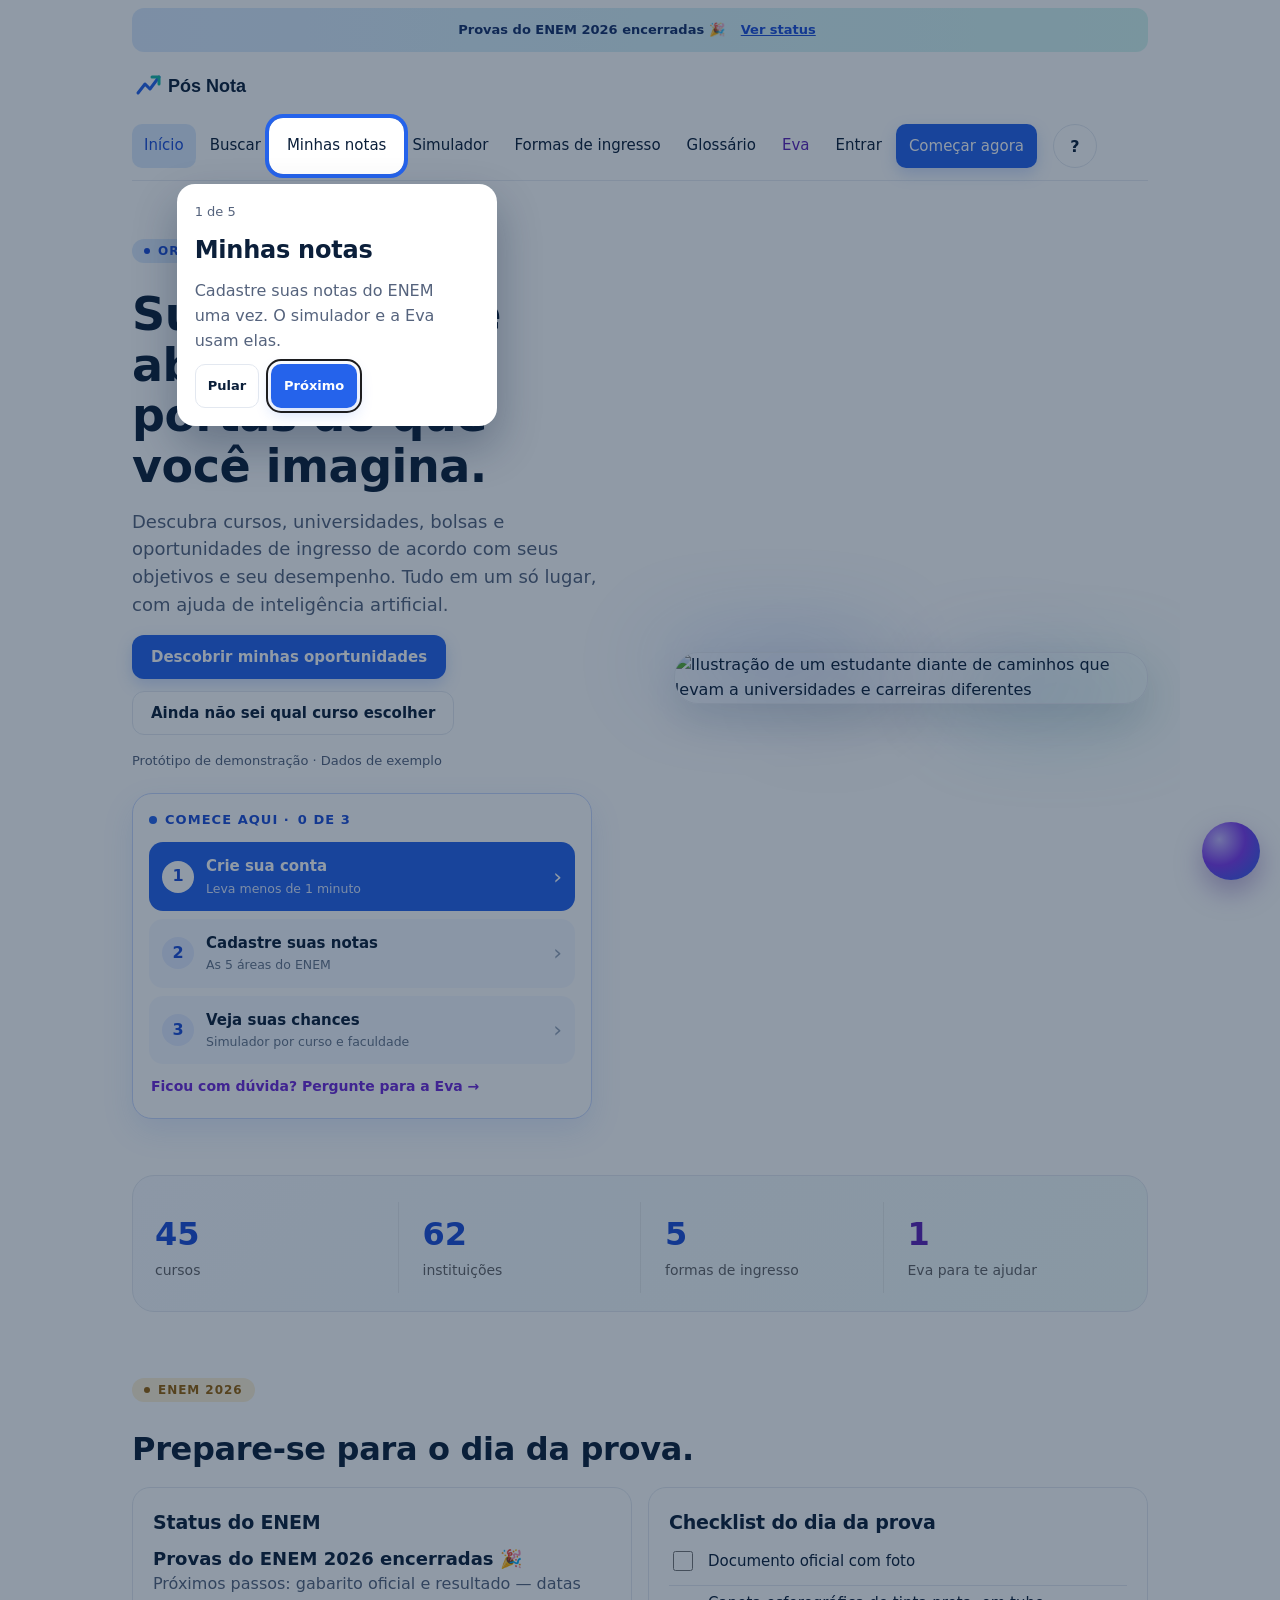
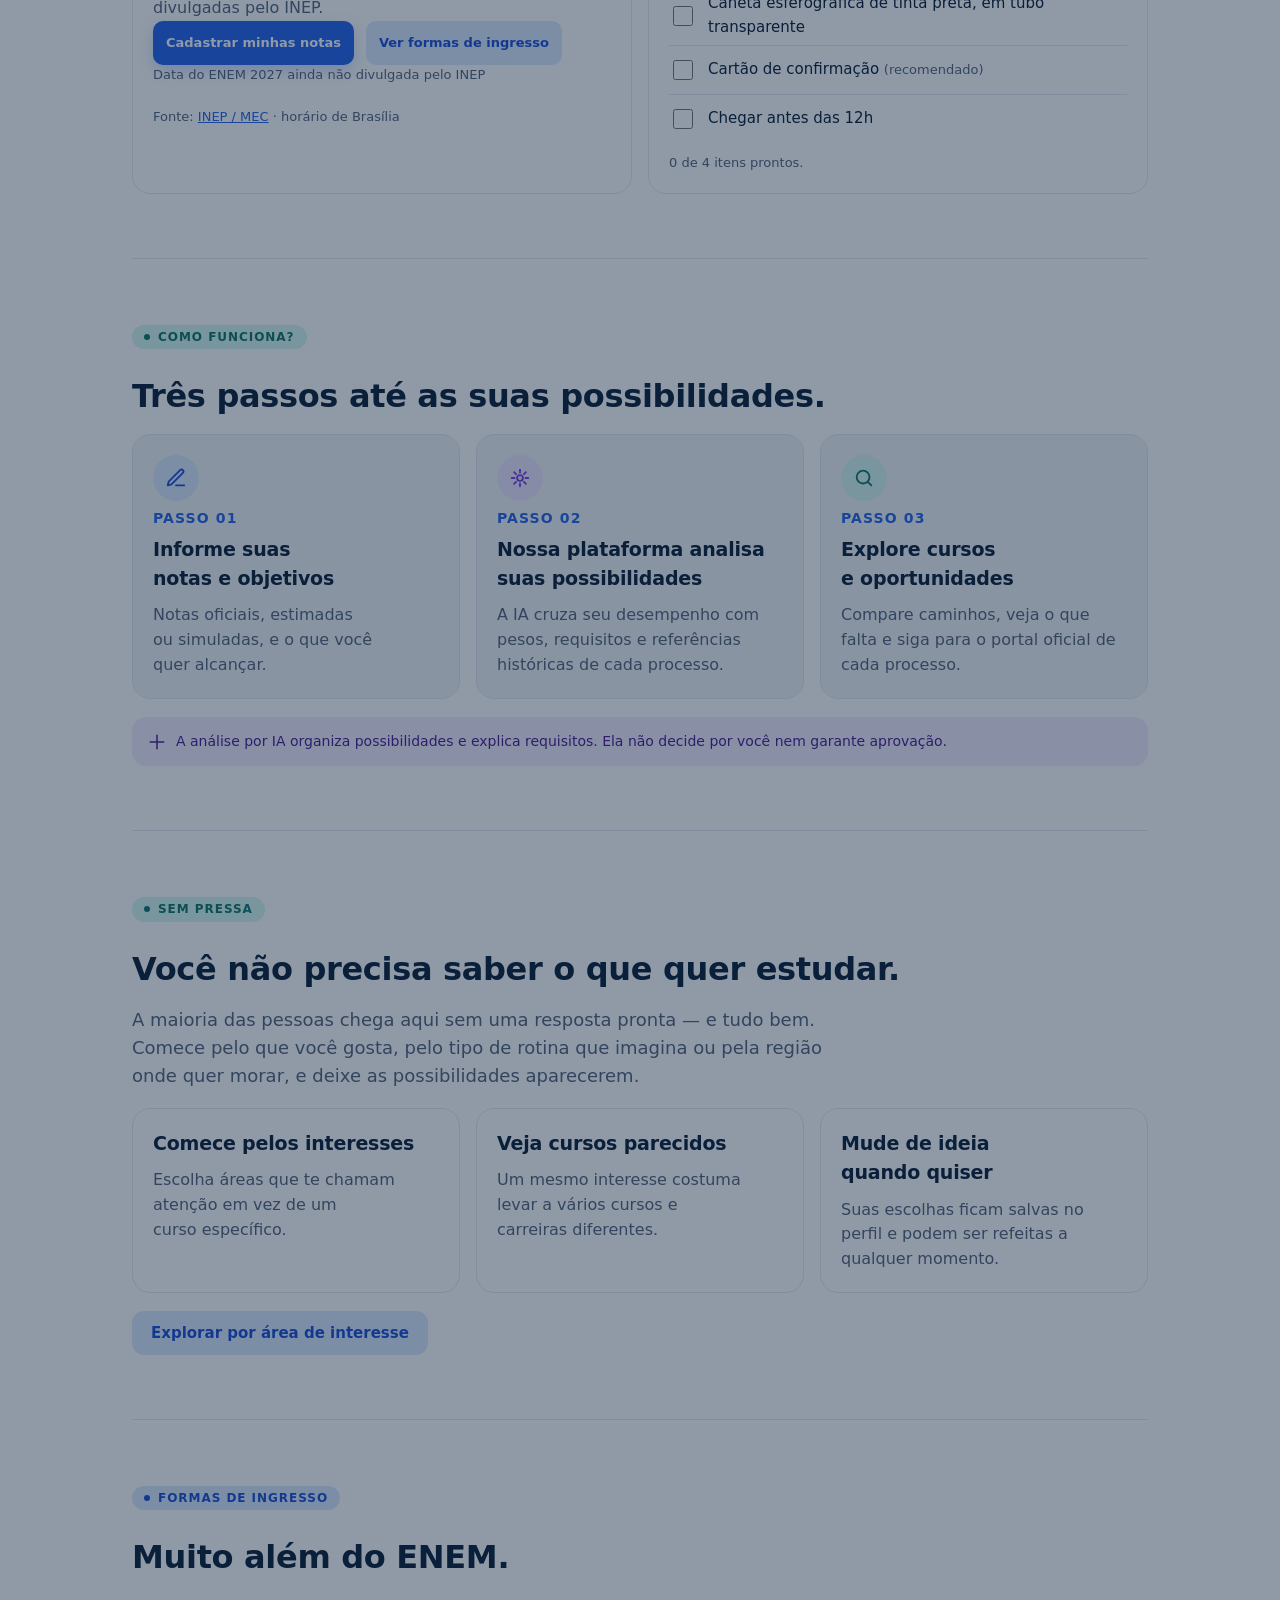
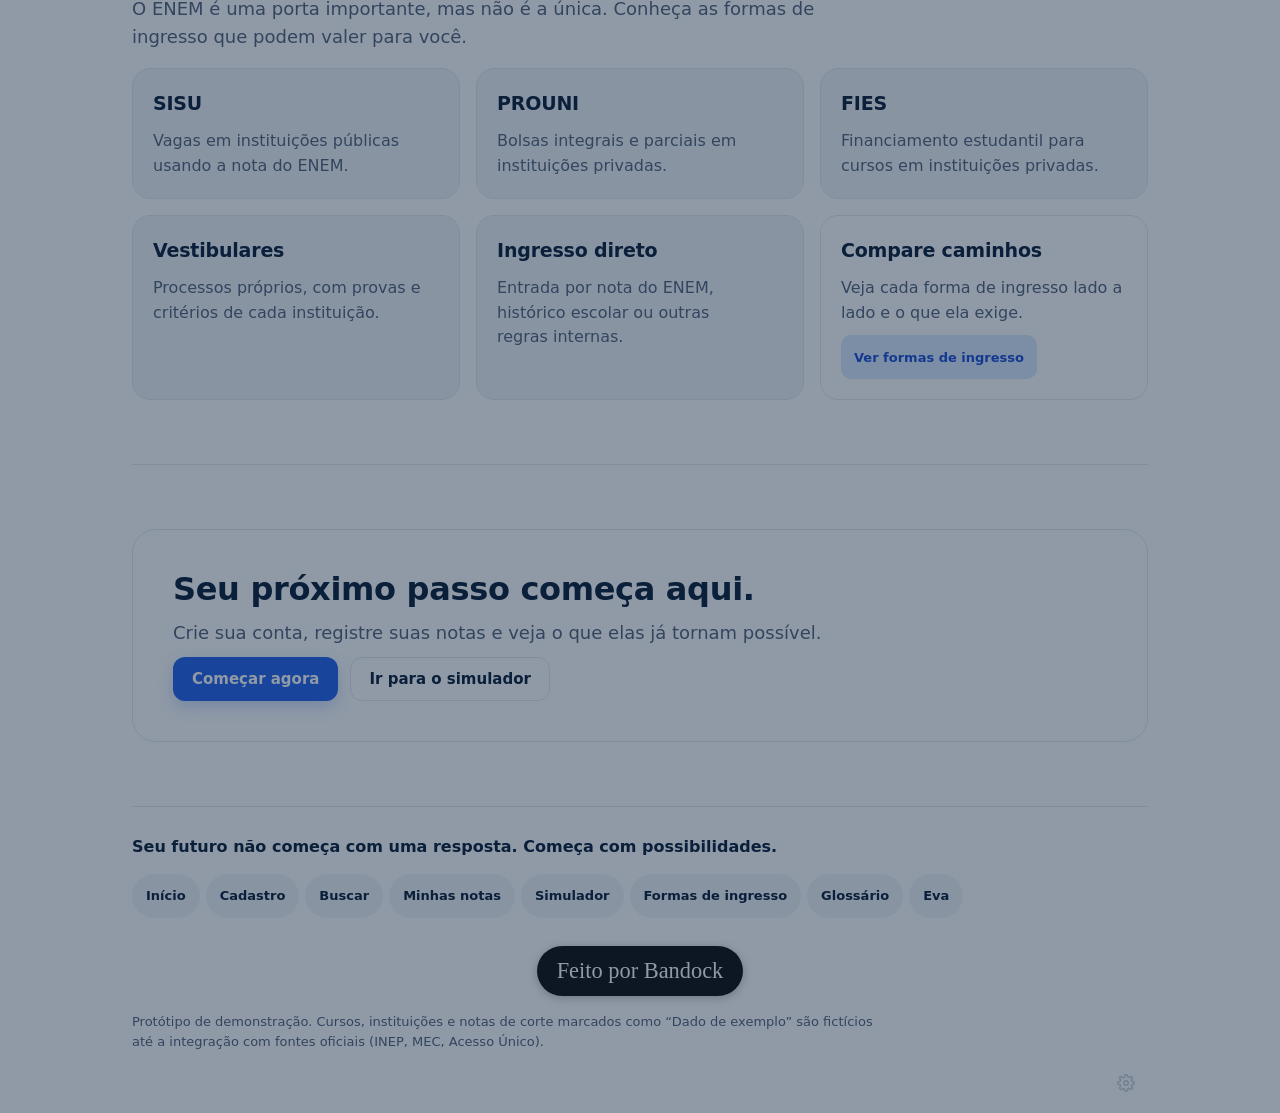
==== posnota/index.html @ 63f6072f "Pós Nota (site ENEM) para publicar" ====
<!DOCTYPE html>
<!-- Pós Nota — site de Bandock. Versão para o Neocities: sem a marca do Netlify. --><html lang="pt-BR"><head><style>[data-hark-action]:not([data-hark-ready]){display:none!important}</style>
    <meta charset="utf-8"/>
    <meta name="viewport" content="width=device-width, initial-scale=1"/>
    <title>Pós Nota — por Bandock</title>
    
    
    
    <style>/* Hark's design tokens and component styles. Each component's rules follow its @component comment. style-gates: data */

/* @component foundations */
/* Every component switches layout at one of three widths: 600px, below which a page takes a phone's
   spacing; 761px, from which two-up components (stats, checklists, pairs) sit side by side; and 900px,
   from which heads, steps, timelines, cards and the hero's callout take their desktop layout. Media
   queries cannot read custom properties, so each query writes one side of those widths, and
   TestKitStylesheetsShareThreeBreakpoints holds every kit file to them. */
:root {
  color-scheme: light dark;

  --text-primary: light-dark(#1d1d1f, #f5f5f7);         /* body text */
  --text-secondary: light-dark(#636366, #a1a1a6);       /* supporting grey text */
  --text-tertiary: light-dark(#1d1d1f4d, #f5f5f74d);    /* hollow dots, faint marks; never body text */
  --text-primary-on: light-dark(#f5f5f7, #1d1d1f);      /* text on --fill-primary */
  --text-secondary-on: light-dark(#aeaeb2, #5c5c60);    /* grey text on --fill-primary */
  --fill-primary: light-dark(#1d1d1f, #f5f5f7);         /* the strong fill: solid chips, the nav, the badge */
  --fill-primary-on: light-dark(#f5f5f7, #1d1d1f);      /* the page background */
  --fill-secondary: light-dark(#1d1d1f80, #f5f5f780);
  --fill-tertiary: light-dark(#e8e8ea, #2a2a2d);        /* the grey card, panel and row tint */
  --fill-segment: light-dark(#3a3a3c, #e2e2e4);         /* the nav's tab track */
  --fill-system-green: #00a665;                         /* status: done, ready */
  --fill-system-orange: #ff4d00;                        /* status: now, current */
  --fill-system-red: light-dark(#da2f35, #f1555b);      /* status: blocked, error */
  --transparent-primary: light-dark(#1d1d1f4d, #f5f5f74d);
  --stroke-primary: light-dark(#1d1d1f24, #f5f5f724);   /* strong hairline */
  --stroke-secondary: light-dark(#1d1d1f12, #f5f5f712); /* faint hairline between rows */
  --stroke-primary-on: light-dark(#f5f5f71a, #1d1d1f1a);
  --stroke-composer: light-dark(#f5f5f780, #1d1d1f80);  /* the callout's glass edge */
  --stroke-system-orange: #ff4d0026;
  --hover-wash: light-dark(#1d1d1f0d, #f5f5f70d);
  --hover-wash-primary-on: light-dark(#f9f9fa26, #1d1d1f14);

  /* The hero is light text over a dark photo in both themes. */
  --hero-surface: #161f39;
  --hero-text: #f5f5f7;
  --hero-text-muted: #f5f5f7cc;
  --hero-scrim-strong: rgb(22 31 57 / 0.78);
  --hero-scrim-soft: rgb(22 31 57 / 0.3);
  --hero-scrim-side: rgb(22 31 57 / 0.45);
  --hero-glass: rgb(22 31 57 / 0.42);
  --hero-glass-faint: rgb(22 31 57 / 0.35);
  --hero-glass-stroke: rgb(245 245 247 / 0.28);

  --mat-regular: light-dark(rgb(255 255 255 / 0.56), rgb(29 29 31 / 0.55));
  --mat-thin: light-dark(rgb(255 255 255 / 0.22), rgb(29 29 31 / 0.4));
  --mat-agent: light-dark(rgb(255 255 255 / 0.84), rgb(29 29 31 / 0.66));
  --mat-inverse: color-mix(in srgb, var(--fill-primary) 86%, transparent);  /* the nav: dark on light, light on dark */
  --hark-blur: blur(50px) saturate(1.6);
  --hark-shadow: 0 8px 40px #1d1d1f1f;

  --sans: "GT Standard", "GT Standard L", "Geist", -apple-system, BlinkMacSystemFont, "Helvetica Neue", sans-serif;
  --lh: 1.3;                                            /* every text style is 130% */
  --weight-light: 300;
  --weight-regular: 400;
  --weight-medium: 500;
  --weight-bold: 600;
  --size-caption: 12px;                                 /* the smallest text allowed */
  --size-meta: 13px;
  --size-small: 14px;
  --size-body: 15px;
  --size-prose: 16px;
  --size-heading: 20px;
  --size-figure: clamp(24px, 3vw, 32px);
  --size-title: clamp(26px, 3vw, 32px);
  --size-display: clamp(34px, 5vw, 48px);
  --size-lede: clamp(16px, 1.7vw, 20px);

  --type-caption: var(--weight-regular) var(--size-caption)/var(--lh) var(--sans);
  --type-tag: var(--weight-medium) var(--size-caption)/var(--lh) var(--sans);
  --type-small: var(--weight-regular) var(--size-small)/var(--lh) var(--sans);
  --type-label: var(--weight-medium) var(--size-small)/var(--lh) var(--sans);
  --type-body: var(--weight-regular) var(--size-body)/var(--lh) var(--sans);
  --type-body-strong: var(--weight-medium) var(--size-body)/var(--lh) var(--sans);
  --type-heading: var(--weight-medium) var(--size-heading)/var(--lh) var(--sans);
  --type-lede: var(--weight-medium) var(--size-lede)/var(--lh) var(--sans);
  --type-figure: var(--weight-regular) var(--size-figure)/var(--lh) var(--sans);
  --type-title: var(--weight-regular) var(--size-title)/var(--lh) var(--sans);
  --type-display: var(--weight-medium) var(--size-display)/var(--lh) var(--sans);
  --type-numeral: var(--weight-regular) 48px/1 var(--sans);

  --r-s: 12px;
  --r-m: 16px;
  --r-l: 24px;
  --r-xl: 32px;
  --r-pill: 100px;

  --ease-out: cubic-bezier(0.23, 1, 0.32, 1);
  --dur-quick: 160ms;

  --page-max: 1120px;
  --gutter: clamp(16px, 3vw, 32px);                     /* the page's side padding */
  --tap: 44px;                                          /* the smallest touch target */
}
:root[data-theme="light"] { color-scheme: light; }
:root[data-theme="dark"] { color-scheme: dark; }

* { box-sizing: border-box; }
/* The page keeps its own bounce but never hands a fling on: a page is framed in Hark's /site
   page, and a fling past its top would otherwise carry on into that page and drag the frame down. */
html, body { overscroll-behavior-y: contain; }
html { -webkit-text-size-adjust: 100%; scroll-behavior: smooth; }
@media (prefers-reduced-motion: reduce) { html { scroll-behavior: auto; } }

/* The page background lives on body and html stays transparent, so the browser paints the whole
   canvas, and the band a bounce reveals, in body's color, including a page's own override of it. */
body {
  margin: 0;
  background: var(--fill-primary-on);
  color: var(--text-primary);
  font: var(--type-body);
  -webkit-font-smoothing: antialiased;
  overflow-x: hidden;
}

img { max-width: 100%; display: block; }
figure { margin-inline: 0; }
a { color: inherit; }
b, strong { font-weight: var(--weight-bold); }
p { margin: 0; text-wrap: pretty; }
h1, h2, h3 { margin: 0; text-wrap: balance; }
small { font-size: max(var(--size-caption), 0.85em); }
.sub { color: var(--text-secondary); }

:focus-visible { outline: 2px solid var(--fill-primary); outline-offset: 3px; border-radius: 6px; }

/* @component page */
.page {
  max-width: var(--page-max);
  margin: 0 auto;
  padding-inline: var(--gutter);
  padding-block: 12px 40px;
  display: grid;
  grid-template-columns: minmax(0, 1fr);
  gap: 16px;
}
.main { display: grid; grid-template-columns: minmax(0, 1fr); gap: 16px; min-width: 0; }

.glass {
  background: var(--mat-inverse);
  -webkit-backdrop-filter: var(--hark-blur);
  backdrop-filter: var(--hark-blur);
  border: 1px solid var(--stroke-primary-on);
}
.nav {
  position: sticky;
  top: calc(env(safe-area-inset-top, 0px) + 12px);
  z-index: 20;
  justify-self: center;
  max-width: 100%;
  display: flex;
  align-items: center;
  gap: 6px;
  padding: 5px;
  border-radius: var(--r-pill);
  box-shadow: var(--hark-shadow);
}
.nav :focus-visible { outline-color: var(--fill-primary-on); }
.seg {
  display: flex;
  min-width: 0;
  overflow-x: auto;
  scrollbar-width: none;
  border-radius: var(--r-pill);
  background: var(--fill-segment);
}
.seg::-webkit-scrollbar { display: none; }
.seg a {
  flex: none;
  padding: 8px 14px;
  border-radius: var(--r-pill);
  font: var(--type-label);
  color: var(--text-secondary-on);
  text-decoration: none;
  white-space: nowrap;
}
.seg a:hover { color: var(--text-primary-on); }
/* The active tab carries its own fill so its text is measured against it. */
.seg a[aria-current="true"] { background: var(--fill-primary-on); color: var(--text-primary); }
.theme-btn {
  flex: none;
  width: 36px; height: 36px;
  display: grid;
  place-items: center;
  border: 0;
  border-radius: 50%;
  background: var(--hover-wash-primary-on);
  color: var(--text-primary-on);
  cursor: pointer;
}
.theme-btn:hover { box-shadow: inset 0 0 0 100px var(--hover-wash-primary-on); }
.theme-btn::before { content: ""; width: 14px; height: 14px; border-radius: 50%; box-shadow: inset 0 0 0 1.5px currentColor; background: linear-gradient(to right, light-dark(currentColor, transparent) 50%, light-dark(transparent, currentColor) 50%); }
@media (max-width: 599px) {
  .seg a { display: flex; align-items: center; min-height: var(--tap); }
  .theme-btn { width: var(--tap); height: var(--tap); }
}

/* @component footer */
.foot {
  display: flex;
  flex-wrap: wrap;
  align-items: center;
  justify-content: space-between;
  gap: 16px 24px;
  padding-top: 24px;
  border-top: 1px solid var(--stroke-secondary);
  font-size: var(--size-small);
  color: var(--text-secondary);
}
.foot strong { color: var(--text-primary); }
.foot nav { display: flex; flex-wrap: wrap; gap: 6px; }
.foot nav a {
  padding: 6px 12px;
  border-radius: var(--r-pill);
  background: var(--fill-tertiary);
  color: var(--text-primary);
  font: var(--type-tag);
  text-decoration: none;
}
.foot nav a:hover { box-shadow: inset 0 0 0 100px var(--hover-wash); }
.badge {
  display: inline-flex;
  align-items: center;
  gap: 10px;
  padding: 12px 16px;
  border-radius: var(--r-xl);
  background: var(--fill-primary);
  color: var(--text-primary-on);
  box-shadow: var(--hark-shadow);
  font: var(--weight-medium) var(--size-body)/1.1 var(--sans);
  text-decoration: none;
}
.badge:hover { box-shadow: var(--hark-shadow), inset 0 0 0 100px var(--hover-wash-primary-on); }
.hark-mark { display: inline-grid; place-items: center; }
.hark-mark svg { display: block; }
@media (max-width: 599px) {
  .foot nav a { display: inline-flex; align-items: center; min-height: var(--tap); min-width: var(--tap); }
  .badge { min-height: var(--tap); }
}

/* @component chip */
.chip {
  display: inline-flex;
  align-items: center;
  gap: 6px;
  padding: 4px 10px 4px 8px;
  border-radius: var(--r-pill);
  font: var(--type-tag);
  max-width: 100%;
  background: var(--fill-tertiary);
  color: var(--text-secondary);
  vertical-align: middle;
}
.chip::before {
  content: "";
  width: 7px; height: 7px;
  border-radius: 50%;
  flex: none;
  box-shadow: inset 0 0 0 1.5px var(--text-tertiary);
}
.chip--solid { background: var(--fill-primary); color: var(--text-primary-on); }
.chip--solid::before { background: var(--fill-system-green); box-shadow: none; }
td .chip { white-space: nowrap; }
/* @component dot */
.dot {
  display: inline-flex;
  align-items: center;
  gap: 6px;
  margin-top: 4px;
  font: var(--type-tag);
  color: var(--text-primary);
}
.dot::before { content: ""; width: 7px; height: 7px; border-radius: 50%; background: var(--fill-system-green); }
tbody th .dot { display: flex; width: fit-content; }
/* @component pill */
.pill {
  display: inline-block;
  padding: 1px 8px;
  border-radius: var(--r-pill);
  background: var(--fill-tertiary);
  color: var(--text-secondary);
  font: var(--type-tag);
  white-space: normal;
  vertical-align: 1px;
}
/* @component button, link and links */
.btn {
  display: inline-flex;
  align-items: center;
  gap: 6px;
  min-height: 30px;
  padding: 5px 12px;
  border-radius: var(--r-s);
  background: var(--fill-primary-on);
  color: var(--text-primary);
  border: 1px solid var(--stroke-primary);
  font: var(--type-tag);
  text-decoration: none;
  max-width: 100%;
  transition: box-shadow var(--dur-quick) ease;
}
.btn:hover { box-shadow: inset 0 0 0 100px var(--hover-wash); }
.btn[target="_blank"]::after { content: "\2197"; font-size: 11px; color: var(--text-secondary); }
.link {
  color: var(--text-primary);
  text-decoration: underline;
  text-decoration-color: var(--stroke-primary);
  text-underline-offset: 3px;
  max-width: 100%;
  overflow-wrap: anywhere;
}
.link:hover { text-decoration-color: currentColor; }
.links { display: flex; flex-wrap: wrap; gap: 8px; }
@media (pointer: coarse), (max-width: 599px) { .btn { min-height: var(--tap); padding-inline: 14px; } }

/* A button that asks Hark is the page's primary capsule. Once it sends, Hark
   writes a check and "Sent to Hark" into it, and it turns secondary. A press
   that does not send shows a short notice in place of its words for a moment. */
.btn[data-hark-action] {
  justify-content: center;
  gap: 8px;
  min-height: 48px;
  padding: 0 20px;
  border: 0;
  border-radius: var(--r-pill);
  background: var(--fill-primary);
  color: var(--text-primary-on);
  font: var(--type-body-strong);
  text-align: center;
  white-space: nowrap;
  cursor: pointer;
  transition: box-shadow var(--dur-quick) ease, transform var(--dur-quick) ease;
}
.btn[data-hark-action]:hover { box-shadow: inset 0 0 0 100px var(--hover-wash-primary-on); }
.btn[data-hark-action]:active { transform: scale(0.97); }
.btn[data-hark-action] svg { flex: none; }
.btn[data-hark-action][data-hark-state="sent"] { background: var(--fill-tertiary); color: var(--text-primary); box-shadow: none; }

[data-hark-action][data-hark-state="sending"] { opacity: 0.6; pointer-events: none; }
[data-hark-action][data-hark-state="sent"] { pointer-events: none; cursor: default; }
@media (max-width: 599px) {
  .link { display: inline-flex; align-items: center; min-width: var(--tap); min-height: var(--tap); margin: -13px 0; vertical-align: middle; }
}
/* @component text and fineprint */
.prose { display: grid; gap: 12px; max-width: 68ch; font-size: var(--size-prose); }
.fineprint { font-size: var(--size-small); color: var(--text-secondary); max-width: 70ch; }
/* @component hero */
.hero {
  position: relative;
  min-height: clamp(320px, 46vh, 480px);
  border-radius: var(--r-xl);
  overflow: hidden;
  display: flex;
  align-items: flex-end;
  color: var(--hero-text);
  isolation: isolate;
  box-shadow: var(--hark-shadow);
  background: var(--hero-surface);
}
/* Without a photo the hero is as tall as its copy, so the callout sits beside the copy instead of over it. */
.hero:not(:has(.hero__img)) { min-height: 0; background: var(--hero-surface) center / cover no-repeat; }
.hero:not(:has(.hero__img))::after { background: linear-gradient(to right, var(--hero-scrim-side) 0%, transparent 60%); }
@media (min-width: 900px) {
  .hero:not(:has(.hero__img)) > .callout { position: static; flex: none; align-self: flex-start; margin: clamp(16px, 2.4vw, 24px) clamp(16px, 2.4vw, 24px) clamp(16px, 2.4vw, 24px) auto; }
}
.hero__img {
  position: absolute;
  inset: 0;
  width: 100%;
  height: 100%;
  object-fit: cover;
  object-position: 40% 60%;
  z-index: -2;
}
.hero::after {
  content: "";
  position: absolute;
  inset: 0;
  z-index: -1;
  background:
    linear-gradient(to top, var(--hero-scrim-strong) 0%, var(--hero-scrim-soft) 42%, transparent 66%),
    linear-gradient(to right, var(--hero-scrim-side) 0%, transparent 60%);
}
.hero__copy {
  display: grid;
  gap: 14px;
  max-width: 40rem;
  padding: clamp(24px, 4vw, 48px);
  padding-bottom: clamp(28px, 3.4vw, 44px);
}
.hero__eyebrow {
  justify-self: start;
  padding: 6px 12px;
  border-radius: var(--r-pill);
  background: var(--hero-glass);
  border: 1px solid var(--hero-glass-stroke);
  -webkit-backdrop-filter: var(--hark-blur);
  backdrop-filter: var(--hark-blur);
  font: var(--type-label);
}
.hero h1 { font: var(--type-display); letter-spacing: 0; }
.hero h1 em { font-style: normal; }
.hero__sub { font: var(--type-lede); max-width: 34ch; }
.hero__meta { font-size: var(--size-small); color: var(--hero-text-muted); }
.hero__credit {
  position: absolute;
  right: clamp(20px, 3vw, 32px);
  bottom: 16px;
  padding: 4px 10px;
  border-radius: var(--r-pill);
  background: var(--hero-glass-faint);
  -webkit-backdrop-filter: var(--hark-blur);
  backdrop-filter: var(--hark-blur);
  font: var(--type-caption);
  color: var(--hero-text-muted);
}
/* A callout overlays the photo's top corner, so the hero keeps room for it above the copy. */
@media (min-width: 900px) { .hero:has(> .callout) { min-height: clamp(420px, 56vh, 560px); } }
.hero > .callout {
  position: absolute;
  top: clamp(16px, 2.4vw, 24px);
  right: clamp(16px, 2.4vw, 24px);
  width: min(320px, calc(100% - 32px));
}
@media (max-width: 899px) {
  .hero { flex-direction: column; justify-content: flex-end; align-items: stretch; min-height: 0; }
  .hero__img { object-position: 22% 50%; }
  .hero__copy { padding-top: 140px; padding-bottom: 28px; }
  .hero:not(:has(.hero__img)) .hero__copy { padding-top: clamp(24px, 4vw, 48px); }
  .hero__credit { top: 16px; right: 16px; bottom: auto; }
  .hero > .callout { position: static; width: auto; margin: 0 12px 12px; }
}
/* On a phone the title starts higher, so the first screen reaches the stats. */
@media (max-width: 599px) { .hero__copy { padding-top: 88px; padding-bottom: 20px; } }
/* @component callout */
.callout {
  max-width: 420px;
  display: grid;
  gap: 10px;
  padding: 16px 18px 18px;
  border-radius: var(--r-l);
  background: var(--mat-agent);
  -webkit-backdrop-filter: var(--hark-blur);
  backdrop-filter: var(--hark-blur);
  border: 1px solid var(--stroke-composer);
  box-shadow: var(--hark-shadow);
  color: var(--text-primary);
  font-size: var(--size-small);
}
.callout__head { display: flex; align-items: center; gap: 8px; color: var(--text-secondary); font-weight: var(--weight-medium); }
.callout__head svg { color: var(--text-primary); }
.callout__lead { font-size: var(--size-body); }
.callout .fineprint { font-size: var(--size-caption); }
.callout .btn { justify-self: start; }
/* @component stats */
.stats { display: grid; grid-auto-flow: column; grid-auto-columns: minmax(0, 1fr); padding-top: 8px; }
.stat {
  display: grid;
  grid-template-rows: 1fr auto;
  gap: 4px;
  padding: 12px 24px;
  border-left: 1px solid var(--stroke-secondary);
}
.stat:first-child { border-left: 0; padding-left: 0; }
.stat__fig { font: var(--type-figure); font-variant-numeric: tabular-nums; }
.stat__label { font-size: var(--size-small); color: var(--text-secondary); }
@media (max-width: 760px) {
  .stats { grid-auto-flow: row; grid-template-columns: auto minmax(0, 1fr); column-gap: 12px; padding-top: 0; }
  .stat { grid-column: 1 / -1; grid-template-columns: subgrid; align-items: baseline; gap: 12px; padding: 14px 0; border-left: 0; border-top: 1px solid var(--stroke-secondary); }
  .stat:first-child { border-top: 0; }
}
/* On a phone the stats sit two to a row, figure over label. */
@media (max-width: 599px) {
  .stats { grid-template-columns: repeat(2, minmax(0, 1fr)); column-gap: 0; }
  .stat { grid-column: auto; grid-template-columns: none; gap: 2px; padding: 12px 0; }
  .stat:nth-child(2) { border-top: 0; }
  .stat:nth-child(even) { padding-left: 16px; border-left: 1px solid var(--stroke-secondary); }
  .stat__fig { font-size: 26px; line-height: 1.15; }
  .stat__label { font-size: var(--size-caption); }
}
/* @component section */
.section {
  padding-block: clamp(40px, 6vw, 72px) clamp(16px, 2vw, 24px);
  border-top: 1px solid var(--stroke-secondary);
  scroll-margin-top: calc(env(safe-area-inset-top, 0px) + 72px); /* Clears the sticky .nav: its top offset plus its tallest height, 56px. */
  min-width: 0;
}
.section > * + * { margin-top: clamp(20px, 2.4vw, 28px); }
.section > .head + * { margin-top: 0; }
.head {
  display: grid;
  grid-template-columns: minmax(0, 1.65fr) minmax(0, 1fr);
  gap: 10px 40px;
  align-items: end;
  margin-bottom: clamp(24px, 3vw, 36px);
}
.head__eyebrow { grid-column: 1 / -1; font: var(--type-label); color: var(--text-secondary); }
.head h2 { font: var(--type-title); }
.head__sub { justify-self: end; font-size: var(--size-body); color: var(--text-secondary); max-width: 44ch; text-align: right; }
@media (max-width: 899px) { .head { grid-template-columns: 1fr; } .head__sub { justify-self: start; text-align: left; } }
/* @component table */
.table-wrap { margin-inline: -12px; padding-inline: 12px; overflow-x: auto; }
table { width: 100%; border-collapse: collapse; font: var(--type-small); font-variant-numeric: tabular-nums; }
caption { text-align: left; font: var(--type-caption); color: var(--text-secondary); padding: 0 0 10px; }
th, td { text-align: left; vertical-align: top; padding: 12px; border-bottom: 1px solid var(--stroke-secondary); }
th:first-child, td:first-child { padding-left: 0; }
th:last-child, td:last-child { padding-right: 0; }
thead th {
  font: var(--type-tag);
  color: var(--text-secondary);
  border-bottom-color: var(--stroke-primary);
  padding-top: 0;
  padding-bottom: 8px;
  white-space: nowrap;
}
tbody th { font-weight: var(--weight-bold); }
tbody tr:last-child > * { border-bottom: 0; }
.rowhead { white-space: nowrap; }
td small, th small { display: block; font: var(--type-caption); color: var(--text-secondary); margin-top: 2px; }
td.num { font-weight: var(--weight-bold); white-space: nowrap; }
td.num small { white-space: normal; }
.muted { color: var(--text-secondary); }
tr.is-highlight > * { background: var(--fill-tertiary); }
tr.is-highlight > :first-child { box-shadow: -12px 0 var(--fill-tertiary); }
tr.is-highlight > :last-child { box-shadow: 12px 0 var(--fill-tertiary); }
.after-table { margin-top: 20px; padding-inline: 12px; }
@media (max-width: 599px) {
  .table-wrap table, .table-wrap tbody, .table-wrap tr, .table-wrap th, .table-wrap td { display: block; }
  .table-wrap thead { display: none; }
  .table-wrap caption { display: block; text-align: left; }
  /* A row is its name on top, then its cells wrapped three or four to a line, each label over its value. */
  .table-wrap tbody tr { display: flex; flex-wrap: wrap; gap: 8px 20px; padding: 14px 0; border-bottom: 1px solid var(--stroke-secondary); }
  .table-wrap tbody tr.is-highlight { margin-inline: -12px; padding-inline: 12px; background: var(--fill-tertiary); }
  .table-wrap tbody tr.is-highlight > * { background: none; box-shadow: none; }
  .table-wrap tbody tr > * { border-bottom: 0; padding: 0; }
  .table-wrap tbody tr > th { flex: 1 0 100%; }
  .table-wrap tbody td.is-empty { display: none; }
  .table-wrap tbody td[data-label]::before { content: attr(data-label); display: block; color: var(--text-secondary); font-size: var(--size-caption); font-weight: var(--weight-regular); line-height: 1.3; }
  .table-wrap tbody td:has(> .link:only-child) { align-self: end; }
  .table-wrap tbody td:has(> .link:only-child)::before { display: none; }
  .rowhead { white-space: normal; }
}
/* @component compare */
.compare { margin-inline: -12px; overflow-x: auto; scroll-snap-type: x mandatory; }
.compare table { table-layout: fixed; min-width: calc(var(--compare-cols, 3) * 200px); }
.compare th, .compare td { scroll-snap-align: start; padding-inline: 12px; }
.compare thead th { font: var(--type-body-strong); color: var(--text-primary); white-space: normal; padding-top: 0; padding-bottom: 14px; border-bottom-color: var(--stroke-secondary); }
/* On light tiles a white product backdrop blends into the grey. */
.compare__media { position: relative; display: grid; grid-template: minmax(0, 1fr) / minmax(0, 1fr); place-items: center; width: 100%; aspect-ratio: 4 / 3; max-height: 240px; margin: 0 0 12px; padding: 16px; border-radius: var(--r-m); background: var(--fill-tertiary); }
.compare__media img { max-width: 100%; max-height: 100%; mix-blend-mode: multiply; }
/* A photo of a place or a room fills its frame instead of fitting whole. */
.compare .compare__media.compare__media--photo { padding: 0; overflow: hidden; background: var(--fill-tertiary); }
.compare .compare__media.compare__media--photo img { position: absolute; inset: 0; width: 100%; height: 100%; max-width: none; max-height: none; object-fit: cover; mix-blend-mode: normal; }
.compare thead th > .chip { display: flex; width: fit-content; margin-top: 8px; }
.compare:has(.compare__media) thead th:not(:has(.compare__media))::before { content: ""; display: block; width: 100%; aspect-ratio: 4 / 3; max-height: 240px; margin-bottom: 12px; border-radius: var(--r-m); background: var(--fill-tertiary); }
:root[data-theme="dark"] .compare__media img { mix-blend-mode: normal; border-radius: var(--r-s); }
@media (prefers-color-scheme: dark) { :root:not([data-theme="light"]) .compare__media img { mix-blend-mode: normal; border-radius: var(--r-s); } }
/* The header column shrinks to nothing on screen but stays in the table, so screen readers keep each value's row header. */
.js .compare tbody th[scope="row"], .js .compare thead td:first-child { width: 0; padding: 0; border: 0; overflow: hidden; clip-path: inset(50%); white-space: nowrap; }
.js .compare td[data-label]::before { content: attr(data-label); content: attr(data-label) / ""; display: block; margin-bottom: 4px; font: var(--type-caption); color: var(--text-secondary); }
/* On a phone two options show side by side, and the rest are a swipe away. */
@media (max-width: 599px) { .compare table { min-width: calc(var(--compare-cols, 3) * 46vw); } .compare th, .compare td { padding-inline: 8px; } }
/* @component steps */
.step {
  display: grid;
  grid-template-columns: 112px minmax(0, 1fr) minmax(220px, 0.78fr);
  gap: 16px 28px;
  padding: 28px 0;
  border-bottom: 1px solid var(--stroke-secondary);
}
.step > * { min-width: 0; }
.steps > .step:last-child { border-bottom: 0; }
.step p + p { margin-top: 8px; }
.step__num { font: var(--type-numeral); color: var(--text-primary); font-variant-numeric: tabular-nums; }
.step__eyebrow { margin-top: 8px; font: var(--type-label); color: var(--text-secondary); }
.step h3 { font: var(--type-heading); margin-bottom: 12px; }
.step__pills { list-style: none; margin: 0 0 14px; padding: 0; display: flex; flex-wrap: wrap; gap: 6px; }
.step__pills li {
  padding: 4px 10px;
  border-radius: var(--r-pill);
  border: 1px solid var(--stroke-primary);
  font-size: var(--size-meta);
  color: var(--text-secondary);
  max-width: 100%;
}
.step__pills b { color: var(--text-primary); font-weight: var(--weight-bold); }
.step__panel {
  align-self: start;
  margin: 0;
  padding: 16px 18px;
  border-radius: var(--r-m);
  background: var(--fill-tertiary);
  font-size: var(--size-small);
}
.step__panel dt { font-size: var(--size-caption); color: var(--text-secondary); margin-bottom: 2px; }
.step__panel dd { margin: 0 0 12px; }
.step__panel dd:last-child { margin-bottom: 0; }
.step__panel .fineprint { display: block; margin-top: 6px; font-size: var(--size-caption); }
.step__panel .btn { margin-top: 8px; }
.step__figure { grid-column: 2 / span 2; margin: 0; }
.step__figure img { width: 100%; height: clamp(200px, 26vw, 320px); object-fit: cover; border-radius: var(--r-m); }
.step__figure figcaption { font-size: var(--size-caption); color: var(--text-secondary); padding-top: 10px; }
@media (min-width: 900px) {
  .step:not(:has(> .step__panel)) { grid-template-columns: 112px minmax(0, 1fr); }
  .step:not(:has(> .step__panel)) > .step__figure { grid-column: 2; }
}
@media (max-width: 899px) {
  .step { grid-template-columns: minmax(0, 1fr); gap: 14px; }
  .step__figure { grid-column: 1; }
  .step__intro { display: flex; align-items: baseline; gap: 14px; }
  .step__num { font-size: 40px; }
  .step__eyebrow { margin-top: 0; }
}
/* @component checklist */
.checklist { display: grid; grid-template-columns: minmax(0, 1.4fr) auto minmax(0, 1fr); column-gap: 20px; list-style: none; margin: 0; padding: 0; }
.checklist:not(:has(.checklist__note)) { grid-template-columns: minmax(0, 1fr) auto; }
.checklist > li {
  display: grid;
  grid-column: 1 / -1;
  grid-template-columns: subgrid;
  row-gap: 8px;
  align-items: center;
  padding: 14px 0;
  border-bottom: 1px solid var(--stroke-secondary);
}
.checklist > li:last-child { border-bottom: 0; }
.checklist__item { grid-column: 1; font-weight: var(--weight-bold); }
.checklist > li > .chip { grid-column: 2; justify-self: start; }
.checklist:not(:has(.checklist__note)) > li > .chip { justify-self: end; }
.checklist__item small { display: block; font-weight: var(--weight-regular); font-size: var(--size-caption); color: var(--text-secondary); margin-top: 2px; }
.checklist__note { grid-column: 3; font-size: var(--size-small); color: var(--text-secondary); }
.checklist > li.is-done .checklist__item { text-decoration: line-through; text-decoration-color: var(--text-tertiary); }
/* A row's own button sits in a last column, so each booking is pressed where it is listed. */
.checklist:has(> li > .btn) { grid-template-columns: minmax(0, 1.4fr) auto minmax(0, 1fr) auto; }
.checklist:has(> li > .btn):not(:has(.checklist__note)) { grid-template-columns: minmax(0, 1fr) auto auto; }
.checklist > li > .btn { grid-column: -2; justify-self: end; }
.checklist > li > .btn[data-hark-action] { min-height: 36px; padding: 0 16px; font: var(--type-label); white-space: nowrap; }
@media (max-width: 760px) {
  .checklist, .checklist:has(> li > .btn), .checklist:has(> li > .btn):not(:has(.checklist__note)) { grid-template-columns: minmax(0, 1fr) auto; }
  .checklist > li > .chip { justify-self: end; }
  .checklist__note { grid-column: 1 / -1; }
  .checklist > li:has(> .btn) > .checklist__note { grid-column: 1; }
  .checklist > li > .btn { grid-column: 2; justify-self: end; }
}
/* @component breakdown */
.breakdown { max-width: 720px; }
@media (min-width: 900px) { .section > .breakdown, .section > .aside { max-width: calc((100% - 40px) * 1.65 / 2.65); } }
.breakdown dl { margin: 0; }
.breakdown .row {
  display: flex;
  align-items: baseline;
  justify-content: space-between;
  gap: 16px;
  padding: 14px 0;
  border-bottom: 1px solid var(--stroke-secondary);
}
.breakdown dt { font-size: var(--size-body); }
.breakdown dt small { display: block; color: var(--text-secondary); font-size: var(--size-meta); margin-top: 2px; }
.breakdown dd { margin: 0; font-weight: var(--weight-bold); font-size: var(--size-body); white-space: nowrap; font-variant-numeric: tabular-nums; }
.breakdown .row--total {
  margin-top: -1px;
  padding: 18px 0 0;
  border-top: 1px solid var(--stroke-primary);
  border-bottom: 0;
  flex-wrap: wrap;
  align-items: baseline;
}
.breakdown .row--total dt { font: var(--type-body-strong); }
.breakdown .row--total dd { font: var(--type-figure); white-space: normal; }
.breakdown .fineprint { margin-top: 16px; }
/* @component pair */
.pair { display: grid; grid-template-columns: repeat(2, minmax(0, 1fr)); gap: clamp(20px, 3vw, 40px); align-items: start; }
.pair:has(> :is(.callout, .aside):last-child) { grid-template-columns: minmax(0, 1.65fr) minmax(0, 1fr); column-gap: 40px; }
.pair > .callout { max-width: none; }
@media (max-width: 760px) { .pair, .pair:has(> :is(.callout, .aside):last-child) { grid-template-columns: minmax(0, 1fr); } }
/* @component timeline */
.timeline { display: grid; grid-template-columns: 210px minmax(0, 1fr) auto; column-gap: 28px; list-style: none; margin-inline: 0; margin-bottom: 0; padding: 0; }
.timeline > li {
  display: grid;
  grid-column: 1 / -1;
  grid-template-columns: subgrid;
  row-gap: 8px;
  align-items: start;
  padding: 18px 0;
  border-bottom: 1px solid var(--stroke-secondary);
}
.timeline > li:first-child { padding-top: 0; }
.timeline > li:last-child { border-bottom: 0; padding-bottom: 0; }
.timeline__when { display: flex; align-items: baseline; gap: 12px; font-weight: var(--weight-bold); }
.timeline__when::before {
  content: "";
  width: 8px; height: 8px;
  flex: none;
  border-radius: 50%;
  box-shadow: inset 0 0 0 1.5px var(--text-tertiary);
  transform: translateY(-1px);
}
.timeline > li.is-current .timeline__when::before { background: var(--fill-system-orange); box-shadow: 0 0 0 4px var(--stroke-system-orange); }
.timeline > li > p:has(> .chip:only-child) { justify-self: end; }
.timeline__what ul { margin: 0; padding-left: 18px; }
.timeline__what li { margin-bottom: 4px; }
.timeline__what li:last-child { margin-bottom: 0; }
.timeline__what p + p { margin-top: 6px; }
@media (max-width: 899px) {
  .timeline { grid-template-columns: minmax(0, 1fr); }
  .timeline > li > p:has(> .chip:only-child) { justify-self: start; }
  .timeline__what, .timeline > li > p:last-child { padding-left: 20px; }
}
/* @component cards */
.cards { display: grid; grid-template-columns: repeat(auto-fit, minmax(min(100%, 260px), 1fr)); gap: 16px; }
.cards:has(> :nth-child(4):last-child) { grid-template-columns: repeat(2, minmax(0, 1fr)); }
.cards > div { padding: 22px 24px; border-radius: var(--r-m); background: var(--fill-tertiary); }
.cards h3 { font: var(--type-heading); margin-bottom: 10px; }
.cards ul { margin: 0; padding: 0; list-style: none; }
.cards li { padding: 10px 0; border-bottom: 1px solid var(--stroke-secondary); }
.cards li:last-child { border-bottom: 0; padding-bottom: 0; }
.cards .quote { font: var(--type-heading); margin-bottom: 8px; text-wrap: balance; }
@media (max-width: 899px) { .cards { grid-template-columns: 1fr; } }
@media (max-width: 599px) { .cards { gap: 12px; } .cards > div { padding: 18px; } .cards h3 { margin-bottom: 4px; } }
/* @component aside */
.aside {
  max-width: 62ch;
  padding: 20px 22px;
  border: 1.5px dashed var(--stroke-primary);
  border-radius: var(--r-m);
}
.aside h3 { font: var(--type-heading); margin-bottom: 6px; }
/* @component chart */
.chart { margin-bottom: 8px; padding: 20px 20px 12px; border-radius: var(--r-m); background: var(--fill-tertiary); overflow-x: auto; }
.chart__cap { font-size: var(--size-caption); color: var(--text-secondary); margin-bottom: 12px; }
/* @component figure */
.band { margin-inline: 0; margin-bottom: 0; }
.band img { width: 100%; height: clamp(240px, 40vw, 520px); object-fit: cover; border-radius: var(--r-xl); }
.band figcaption { font-size: var(--size-caption); color: var(--text-secondary); padding: 10px 4px 0; }
.is-portrait img { width: auto; max-width: 100%; height: clamp(320px, 48vw, 560px); }
</style>
    <style>/* The Hark chart palette for Chart.js. Load it after hark.css. style-gates: data */
:root {
  --chart-ink: light-dark(#1d1d1f, #f5f5f7);            /* the story: one series, or the one that matters */
  --chart-ink-2: light-dark(#1d1d1f80, #f5f5f780);      /* the comparison beside the story; axis and legend text */
  --chart-ink-3: light-dark(#1d1d1f4d, #f5f5f74d);
  --chart-reference: light-dark(#1d1d1f24, #f5f5f724);  /* baselines, targets, averages: dashed 3 / 4 */
  --chart-grid: light-dark(#1d1d1f12, #f5f5f712);
  --chart-accent: #ff4d00;                              /* the one thing to look at now; never a series or a fill */
  --chart-good: light-dark(#607868, #8fa898);           /* positive, up, on track */
  --chart-bad: light-dark(#9c635e, #b97f7a);            /* negative, down, off track */
  --chart-muted: var(--chart-ink-3);                    /* context: the rest around a highlight, washes */
  /* Three or more series take these in order; one or two series take the inks. */
  --chart-1: light-dark(#b1bcd2, #c3ccdd);
  --chart-2: light-dark(#607868, #8fa898);
  --chart-3: light-dark(#dbb691, #e2c39f);
  --chart-4: light-dark(#a79fb8, #b9b2c9);
  --chart-5: light-dark(#d9c489, #e2d09e);
  --chart-6: light-dark(#7e9c9b, #96b3b2);
  --chart-7: light-dark(#c9a3a8, #d6b5b9);
  --chart-on-colour: #1d1d1f;                           /* text drawn on the seven colours, pale in both themes */
  --chart-mono: "GT Standard Mono", "Geist Mono", ui-monospace, monospace; /* every number on a chart */
}

/* @component chart (Chart.js) */
.chart { border: 1px solid var(--stroke-secondary); }
.chart__cap { font: var(--type-body-strong); color: var(--text-primary); margin-bottom: 14px; }
.chart__cap small { display: block; margin-top: 2px; font: var(--type-caption); color: var(--text-secondary); }
.chart__canvas { position: relative; height: 280px; }
.chart__canvas--tall { height: 400px; }
@media (max-width: 599px) {
  .chart__canvas { height: 220px; }
  .chart__canvas--tall { height: 320px; }
}
</style>
    <style>
      :root {
        color-scheme: light;
        --navy: #0b1f3a;
        --blue: #2563eb;
        --blue-ink: #1d4ed8;
        --blue-soft: #dbeafe;
        --gray: #f3f5f9;
        --teal: #14b8a6;
        --violet: #7c3aed;
        --orange: #f59e0b;
        --line: #e3e8f0;
        --muted: #55637d;
        --sans: "Plus Jakarta Sans", system-ui, sans-serif;
        --page-max: 1080px;
      }
      body {
        background: #fff;
        color: var(--navy);
        font: 400 16px/1.55 var(--sans);
      }
      .page { padding-block: 0 0; gap: 0; }
      h1, h2, h3, h4 { font-family: var(--sans); font-weight: 700; letter-spacing: -0.01em; }
      a { color: var(--blue); }
      .x-sr { position: absolute; width: 1px; height: 1px; overflow: hidden; clip: rect(0 0 0 0); }

      /* header */
      .x-head {
        position: sticky; top: 0; z-index: 30;
        display: flex; align-items: center; gap: 16px; flex-wrap: wrap;
        padding: 12px 0; background: rgba(255, 255, 255, 0.92);
        backdrop-filter: blur(12px); border-bottom: 1px solid var(--line);
      }
      .x-brand { display: inline-flex; align-items: center; min-height: 44px; text-decoration: none; margin-right: auto; }
      .x-nav { display: none; gap: 2px; align-items: center; flex-wrap: wrap; }
      .x-nav.is-open { display: flex; width: 100%; flex-direction: column; align-items: stretch; padding-top: 8px; }
      .x-nav a {
        display: flex; align-items: center; min-height: 44px; padding: 0 12px;
        border-radius: 10px; color: var(--navy); text-decoration: none; font-weight: 500; font-size: 15px;
      }
      .x-nav a:hover { background: var(--gray); }
      .x-nav a.x-btn { color: #fff; background: var(--blue); justify-content: center; }
      .x-nav a.x-btn:hover { background: var(--blue-ink); }
      .x-nav a.is-active { background: var(--blue-soft); color: var(--blue-ink); }
      .x-burger {
        display: inline-flex; align-items: center; justify-content: center;
        width: 44px; height: 44px; border: 1px solid var(--line); border-radius: 12px;
        background: #fff; cursor: pointer; color: var(--navy);
      }
      @media (min-width: 880px) {
        .x-nav { display: flex; }
        .x-burger { display: none; }
      }

      /* buttons */
      .x-btn {
        display: inline-flex; align-items: center; justify-content: center; gap: 8px;
        min-height: 44px; padding: 10px 18px; border-radius: 12px; border: 1px solid transparent;
        background: var(--blue); color: #fff; font: 600 15px/1.2 var(--sans);
        text-decoration: none; cursor: pointer; transition: transform 140ms var(--ease-out), background 140ms ease, box-shadow 140ms ease;
        box-shadow: 0 6px 16px rgba(37, 99, 235, 0.22);
      }
      .x-btn:hover { background: var(--blue-ink); transform: translateY(-1px); }
      .x-btn:active { transform: translateY(0); }
      .x-btn--ghost { background: #fff; color: var(--navy); border-color: var(--line); box-shadow: none; }
      .x-btn--ghost:hover { background: var(--gray); }
      .x-btn--soft { background: var(--blue-soft); color: var(--blue-ink); box-shadow: none; }
      .x-btn--soft:hover { background: #c7dbfd; }
      .x-btn--sm { min-height: 44px; padding: 6px 12px; font-size: 13px; border-radius: 10px; }
      .x-btn--danger { background: #fff; color: #b42318; border-color: #f0c8c3; box-shadow: none; }
      .x-actions { display: flex; flex-wrap: wrap; gap: 12px; }

      /* views + sections */
      .x-view { display: none; }
      .x-view.is-on { display: block; animation: viewIn 320ms var(--ease-out) both; }
      @keyframes viewIn { from { opacity: 0; transform: translateY(8px); } to { opacity: 1; transform: none; } }
      .x-sec { padding-block: clamp(36px, 6vw, 64px); }
      .x-sec + .x-sec { border-top: 1px solid var(--line); }
      .x-eyebrow { font: 700 12px/1.2 var(--sans); letter-spacing: 0.08em; text-transform: uppercase; color: var(--blue); margin-bottom: 10px; }
      h1.x-h1 { font-size: clamp(30px, 5vw, 46px); line-height: 1.1; font-weight: 800; }
      h2.x-h2 { font-size: clamp(24px, 3.4vw, 32px); line-height: 1.2; }
      h3.x-h3 { font-size: 19px; }
      .x-lead { font-size: clamp(16px, 1.6vw, 18px); color: var(--muted); max-width: 62ch; }
      .x-p { color: var(--muted); max-width: 68ch; }
      .x-sec > * + * { margin-top: 18px; }

      /* hero */
      .x-hero {
        display: grid; gap: 28px; align-items: center;
        padding-block: clamp(28px, 5vw, 56px);
      }
      @media (min-width: 880px) { .x-hero { grid-template-columns: 1.05fr 1fr; gap: 44px; } }
      .x-hero__copy > * + * { margin-top: 16px; }
      .x-hero img { width: 100%; border-radius: 24px; border: 1px solid var(--line); box-shadow: 0 18px 44px rgba(11, 31, 58, 0.12); }

      /* cards */
      .x-grid { display: grid; gap: 16px; grid-template-columns: 1fr; }
      @media (min-width: 640px) { .x-grid--2 { grid-template-columns: repeat(2, 1fr); } .x-grid--3 { grid-template-columns: repeat(2, 1fr); } }
      @media (min-width: 900px) { .x-grid--3 { grid-template-columns: repeat(3, 1fr); } }
      .x-card {
        background: var(--gray); border: 1px solid var(--line); border-radius: 18px; padding: 20px;
        transition: transform 180ms var(--ease-out), box-shadow 180ms var(--ease-out);
      }
      .x-card > * + * { margin-top: 10px; }
      .x-card--lift:hover { transform: translateY(-4px); box-shadow: 0 14px 30px rgba(11, 31, 58, 0.1); }
      .x-card--white { background: #fff; }
      .x-icon { display: inline-grid; place-items: center; width: 42px; height: 42px; border-radius: 12px; background: var(--blue-soft); color: var(--blue-ink); }
      .x-icon--teal { background: #d5f6f1; color: #0f766e; }
      .x-icon--violet { background: #ede5fd; color: var(--violet); }
      .x-icon--orange { background: #fdf0d5; color: #b45309; }
      .x-num { font: 800 14px/1 var(--sans); color: var(--blue); letter-spacing: 0.08em; }
      .x-small { font-size: 13px; color: var(--muted); }

      /* badges */
      .x-badge {
        display: inline-flex; align-items: center; gap: 6px; padding: 4px 10px; border-radius: 999px;
        font: 600 12px/1.4 var(--sans); background: var(--gray); color: var(--muted); border: 1px solid var(--line);
      }
      .x-badge--blue { background: var(--blue-soft); color: var(--blue-ink); border-color: #c7dbfd; }
      .x-badge--teal { background: #d5f6f1; color: #0f766e; border-color: #aeeae2; }
      .x-badge--orange { background: #fdf0d5; color: #96610a; border-color: #f6ddab; }
      .x-badge--violet { background: #ede5fd; color: #5b21b6; border-color: #dbcafb; }
      .x-badges { display: flex; flex-wrap: wrap; gap: 8px; }

      .x-note { border-radius: 14px; padding: 14px 16px; font-size: 14px; display: flex; gap: 10px; align-items: flex-start; }
      .x-note--info { background: var(--blue-soft); color: #15306b; }
      .x-note--orange { background: #fdf0d5; color: #7a4e07; }
      .x-note--ai { background: #f3edfe; color: #4c1d95; }
      .x-note svg { flex: none; margin-top: 2px; }

      /* forms */
      .x-form { max-width: 560px; }
      .x-form--wide { max-width: 760px; }
      .x-field { margin-bottom: 16px; }
      .x-field > label, .x-legend { display: block; font: 600 14px/1.4 var(--sans); margin-bottom: 6px; }
      .x-input, .x-select {
        width: 100%; min-height: 46px; padding: 10px 12px; border-radius: 12px;
        border: 1px solid var(--line); background: #fff; color: var(--navy); font: 400 15px/1.4 var(--sans);
      }
      .x-input:focus, .x-select:focus { outline: 2px solid var(--blue); outline-offset: 1px; border-color: var(--blue); }
      .x-input[aria-invalid="true"] { border-color: #d92d20; }
      .x-hint { font-size: 13px; color: var(--muted); margin-top: 6px; }
      .x-err { font-size: 13px; color: #b42318; margin-top: 6px; min-height: 0; }
      .x-pass { position: relative; }
      .x-pass .x-input { padding-right: 76px; }
      .x-pass button {
        position: absolute; right: 6px; top: 50%; transform: translateY(-50%);
        min-height: 34px; padding: 4px 10px; border-radius: 9px; border: 1px solid var(--line);
        background: #fff; font: 600 13px var(--sans); color: var(--navy); cursor: pointer;
      }
      .x-check { display: flex; gap: 10px; align-items: flex-start; font-size: 14px; color: var(--navy); margin-bottom: 14px; }
      .x-check input { width: 20px; height: 20px; margin: 2px 0 0; accent-color: var(--blue); flex: none; }
      .x-row { display: grid; gap: 14px; grid-template-columns: 1fr; }
      @media (min-width: 640px) { .x-row--2 { grid-template-columns: 1fr 1fr; } .x-row--3 { grid-template-columns: repeat(3, 1fr); } }

      /* strength + progress bars */
      .x-track { height: 8px; border-radius: 999px; background: var(--gray); overflow: hidden; border: 1px solid var(--line); }
      .x-track > i { display: block; height: 100%; width: 0; background: var(--blue); transition: width 400ms var(--ease-out), background 300ms ease; }
      .x-track--strength > i.w1 { width: 25%; background: #d92d20; }
      .x-track--strength > i.w2 { width: 55%; background: var(--orange); }
      .x-track--strength > i.w3 { width: 80%; background: var(--blue); }
      .x-track--strength > i.w4 { width: 100%; background: var(--teal); }

      /* chips (multi-select) */
      .x-chips { display: flex; flex-wrap: wrap; gap: 8px; }
      .x-chips button {
        min-height: 40px; padding: 8px 14px; border-radius: 999px; border: 1px solid var(--line);
        background: #fff; color: var(--navy); font: 500 14px var(--sans); cursor: pointer;
        transition: background 140ms ease, border-color 140ms ease;
      }
      .x-chips button:hover { background: var(--gray); }
      .x-chips button[aria-pressed="true"] { background: var(--blue-soft); border-color: var(--blue); color: var(--blue-ink); font-weight: 600; }

      /* table-ish list */
      .x-list { display: grid; gap: 12px; }
      .x-item { border: 1px solid var(--line); border-radius: 16px; padding: 16px; background: #fff; }
      .x-item__top { display: flex; flex-wrap: wrap; gap: 10px; align-items: center; justify-content: space-between; }
      .x-scores { display: flex; flex-wrap: wrap; gap: 8px 18px; margin-top: 10px; font-size: 14px; color: var(--muted); }
      .x-scores b { color: var(--navy); font-weight: 700; }

      /* results */
      .x-res { border: 1px solid var(--line); border-left: 5px solid var(--line); border-radius: 16px; padding: 18px; background: #fff; }
      .x-res--teal { border-left-color: var(--teal); }
      .x-res--blue { border-left-color: var(--blue); }
      .x-res--gray { border-left-color: #94a3b8; }
      .x-res--orange { border-left-color: var(--orange); }
      .x-res__grid { display: grid; gap: 10px 20px; grid-template-columns: 1fr; margin-top: 14px; }
      @media (min-width: 640px) { .x-res__grid { grid-template-columns: repeat(2, 1fr); } }
      .x-kv { font-size: 14px; }
      .x-kv span { display: block; color: var(--muted); font-size: 12px; font-weight: 600; text-transform: uppercase; letter-spacing: 0.05em; }
      .x-kv b { font-weight: 700; }
      .x-pop { animation: pop 380ms var(--ease-out) both; }
      @keyframes pop { from { opacity: 0; transform: translateY(14px); } to { opacity: 1; transform: none; } }

      /* steps / onboarding */
      .x-panel { border: 1px solid var(--line); border-radius: 20px; padding: 22px; background: #fff; box-shadow: 0 10px 30px rgba(11, 31, 58, 0.06); max-width: 640px; }
      .x-panel > * + * { margin-top: 14px; }

      /* toast */
      .x-toast {
        position: fixed; left: 50%; bottom: 24px; transform: translate(-50%, 20px);
        background: var(--navy); color: #fff; padding: 12px 18px; border-radius: 999px;
        font: 600 14px var(--sans); box-shadow: 0 14px 30px rgba(11, 31, 58, 0.28);
        opacity: 0; pointer-events: none; transition: opacity 220ms ease, transform 220ms var(--ease-out); z-index: 60;
      }
      .x-toast.is-on { opacity: 1; transform: translate(-50%, 0); }

      /* fade in on scroll */
      .x-fade { opacity: 0; transform: translateY(16px); transition: opacity 500ms var(--ease-out), transform 500ms var(--ease-out); }
      .x-fade.is-in { opacity: 1; transform: none; }

      /* footer */
      .x-foot { border-top: 1px solid var(--line); padding: 28px 0 40px; display: grid; gap: 10px; }
      .x-foot__claim { font-weight: 600; color: var(--navy); max-width: 60ch; }
      .x-foot__fine { font-size: 13px; color: var(--muted); max-width: 90ch; }
      .x-foot__links { display: flex; flex-wrap: wrap; gap: 6px; margin-top: 4px; }
      .x-foot__links a { display: inline-flex; align-items: center; min-height: 44px; padding: 6px 14px; border-radius: 999px; background: var(--gray); color: var(--navy); text-decoration: none; font: 600 13px var(--sans); }

      /* ---------- polish ---------- */
      .x-head { background: rgba(255, 255, 255, 0.7); backdrop-filter: saturate(180%) blur(16px); -webkit-backdrop-filter: saturate(180%) blur(16px); border-bottom-color: rgba(227, 232, 240, 0.8); }
      .x-nav a.x-nav__eva { color: #5b21b6; }
      .x-nav a.x-nav__eva.is-active { background: #ede5fd; color: #5b21b6; }
      .x-help { order: 0; width: 44px; height: 44px; border-radius: 50%; border: 1px solid var(--line); background: #fff; color: var(--navy); font: 700 16px var(--sans); cursor: pointer; }
      .x-help:hover { background: var(--gray); }
      @media (min-width: 880px) { .x-help { order: 2; } }
      .x-view.is-on { animation: viewIn 420ms var(--ease-out) both; }
      @keyframes viewIn { from { opacity: 0; transform: translateY(10px); filter: blur(4px); } to { opacity: 1; transform: none; filter: none; } }
      .x-eyebrow { display: inline-flex; align-items: center; gap: 8px; padding: 5px 12px; border-radius: 999px; background: var(--blue-soft); color: var(--blue-ink); }
      .x-eyebrow::before { content: ""; width: 6px; height: 6px; border-radius: 50%; background: currentColor; }
      .x-eyebrow--teal { background: #d5f6f1; color: #0f766e; }
      .x-eyebrow--violet { background: #ede5fd; color: #5b21b6; }
      .x-eyebrow--orange { background: #fdf0d5; color: #96610a; }
      .x-icon { border-radius: 50%; width: 46px; height: 46px; }
      .x-card { --bg: var(--gray); background: var(--bg); }
      .x-card--white { --bg: #fff; }
      .x-card--lift:hover { border-color: transparent; background: linear-gradient(var(--bg), var(--bg)) padding-box, linear-gradient(135deg, var(--blue), var(--teal)) border-box; }

      /* hero art */
      .x-hero__art { position: relative; isolation: isolate; }
      .x-hero__art img { position: relative; animation: floaty 7s ease-in-out infinite; }
      .x-blob { position: absolute; z-index: -1; border-radius: 50%; filter: blur(48px); opacity: 0.45; animation: drift 14s ease-in-out infinite alternate; }
      .x-blob--1 { width: 55%; height: 55%; top: -8%; left: -6%; background: var(--blue); }
      .x-blob--2 { width: 50%; height: 50%; bottom: -10%; right: -6%; background: var(--teal); animation-delay: -4s; }
      .x-blob--3 { width: 40%; height: 40%; top: 30%; right: 10%; background: var(--violet); opacity: 0.3; animation-delay: -8s; }
      .x-blob--4 { width: 35%; height: 35%; bottom: 0; left: 15%; background: var(--navy); opacity: 0.25; animation-delay: -2s; }
      @keyframes floaty { 50% { transform: translateY(-10px); } }
      @keyframes drift { to { transform: translate(8%, -6%) scale(1.12); } }

      /* stats strip */
      .x-strip { border: 1px solid var(--line); border-radius: 22px; padding: 18px 22px; background: linear-gradient(135deg, #f7f9ff, #f2fbfa); }
      .x-count { font-weight: 800; color: var(--blue-ink); }
      .x-count--violet { color: #5b21b6; }
      .x-hero__art, .x-strip { max-width: 100%; }
      .page, body { overflow-x: clip; }

      /* countdown + checklist */
      .x-days { font: 800 clamp(44px, 7vw, 64px)/1 var(--sans); color: var(--navy); letter-spacing: -0.02em; }
      .x-days small { font-size: 16px; font-weight: 600; color: var(--muted); margin-left: 6px; letter-spacing: 0; }
      .x-ticks { list-style: none; margin: 0; padding: 0; }
      .x-ticks li { border-bottom: 1px solid var(--line); }
      .x-ticks li:last-child { border-bottom: 0; }
      .x-ticks label { display: flex; gap: 12px; align-items: center; min-height: 48px; padding: 6px 0; cursor: pointer; font-size: 15px; }
      .x-ticks input { width: 20px; height: 20px; accent-color: var(--teal); flex: none; }
      .x-ticks input:checked + span { text-decoration: line-through; color: var(--muted); }

      /* status do ENEM (card + barra) */
      .x-days.is-pop { animation: daysPop 520ms var(--ease-out) both; }
      @keyframes daysPop { from { opacity: 0; transform: translateY(10px) scale(0.92); } to { opacity: 1; transform: none; } }
      .x-cd-title { font: 700 18px/1.35 var(--sans); color: var(--navy); }
      .x-live { display: inline-block; width: 10px; height: 10px; border-radius: 50%; background: var(--teal); margin-right: 8px; vertical-align: 1px; box-shadow: 0 0 0 0 rgba(20, 184, 166, 0.55); animation: livePulse 1.6s ease-out infinite; }
      @keyframes livePulse { to { box-shadow: 0 0 0 10px rgba(20, 184, 166, 0); } }
      .x-enem-bar { display: flex; align-items: center; justify-content: center; gap: 10px; flex-wrap: wrap; min-height: 44px; padding: 0 14px; margin-top: 8px; border-radius: 12px; background: linear-gradient(90deg, var(--blue-soft), #d5f6f1); color: #15306b; font: 600 13px/1.4 var(--sans); text-align: center; }
      .x-enem-bar a { display: inline-flex; align-items: center; justify-content: center; min-height: 44px; min-width: 44px; padding: 0 6px; color: var(--blue-ink); font-weight: 700; white-space: nowrap; }
      .x-cd-src a { display: inline-flex; align-items: center; min-height: 44px; min-width: 44px; }
      @media (prefers-reduced-motion: reduce) { .x-live, .x-days.is-pop { animation: none; } }

      /* calculator */
      .x-calc { display: grid; gap: 10px; }
      .x-calc__row { display: grid; grid-template-columns: 1fr 110px 90px; gap: 10px; align-items: center; }
      .x-calc__row span { font-weight: 600; font-size: 14px; }
      .x-calc__head { font-size: 12px; font-weight: 700; color: var(--muted); text-transform: uppercase; letter-spacing: 0.05em; }
      .x-result { border-radius: 16px; padding: 16px 18px; background: linear-gradient(135deg, var(--blue-soft), #d5f6f1); }
      .x-result b.x-big { display: block; font: 800 34px/1.1 var(--sans); }

      /* empty states */
      .x-empty { display: grid; justify-items: center; text-align: center; gap: 10px; padding: 28px 20px; }
      .x-empty svg { width: 120px; height: auto; }

      /* glossary */
      .x-search { max-width: 520px; }
      .x-gloss { display: grid; gap: 12px; grid-template-columns: 1fr; }
      @media (min-width: 720px) { .x-gloss { grid-template-columns: 1fr 1fr; } }
      .x-gloss .x-card h2 { font-size: 17px; }

      /* busca + detalhes */
      .x-seg { display: inline-flex; gap: 4px; padding: 4px; border-radius: 999px; background: var(--gray); border: 1px solid var(--line); }
      .x-seg button { min-height: 44px; padding: 8px 18px; border-radius: 999px; border: 0; background: transparent; color: var(--muted); font: 600 14px var(--sans); cursor: pointer; }
      .x-seg button[aria-selected="true"] { background: #fff; color: var(--blue-ink); box-shadow: 0 2px 8px rgba(11, 31, 58, 0.08); }
      .x-filters { margin-top: 16px; }
      .x-filters .x-legend { margin: 14px 0 8px; font-size: 13px; color: var(--muted); }
      .x-item h2, .x-item h3 { font-size: 17px; }
      .x-item h2 a, .x-item h3 a { color: var(--navy); text-decoration: none; }
      .x-item h2 a:hover, .x-item h3 a:hover { color: var(--blue-ink); text-decoration: underline; }
      .x-item .x-small { margin-top: 4px; }
      .x-heart { display: inline-grid; place-items: center; width: 44px; height: 44px; flex: none; border-radius: 50%; border: 1px solid var(--line); background: #fff; color: var(--muted); cursor: pointer; transition: color 140ms ease, background 140ms ease; }
      .x-heart:hover { background: var(--gray); }
      .x-heart[aria-pressed="true"] { color: #e11d48; background: #ffe4e9; border-color: #fecdd6; }
      .x-heart[aria-pressed="true"] svg { fill: currentColor; }
      .x-detail > * + * { margin-top: 14px; }
      .x-detail ul { margin: 6px 0 0; padding-left: 20px; }
      .x-back { display: inline-flex; align-items: center; min-height: 44px; color: var(--blue-ink); font: 600 14px var(--sans); text-decoration: none; }

      /* Eva orb + chat */
      .x-orb { width: 44px; height: 44px; flex: none; border-radius: 50%; background: radial-gradient(circle at 30% 30%, #c4b5fd, var(--violet) 45%, var(--blue)); box-shadow: 0 0 0 0 rgba(124, 58, 237, 0.4); animation: orb 2.8s ease-in-out infinite; }
      .x-orb--sm { width: 30px; height: 30px; }
      @keyframes orb { 50% { box-shadow: 0 0 0 9px rgba(124, 58, 237, 0); transform: scale(1.04); } }
      .x-chat { display: flex; flex-direction: column; border: 1px solid #dbcafb; border-radius: 22px; background: #fff; overflow: hidden; box-shadow: 0 18px 44px rgba(76, 29, 149, 0.1); height: min(640px, 75vh); }
      .x-chat__top { display: flex; align-items: center; gap: 12px; padding: 14px 16px; border-bottom: 1px solid #ede5fd; background: linear-gradient(135deg, #f7f3ff, #eef4ff); }
      .x-chat__top b { display: block; font-size: 16px; }
      .x-chat__top small { font-size: 12px; color: var(--muted); }
      .x-status { display: inline-flex; align-items: center; gap: 6px; margin-left: auto; font: 600 12px var(--sans); color: var(--muted); }
      .x-status::before { content: ""; width: 9px; height: 9px; border-radius: 50%; background: #94a3b8; }
      .x-status.is-on { color: #0f766e; }
      .x-status.is-on::before { background: #16a34a; }
      .x-chat__log { flex: 1; overflow-y: auto; padding: 16px; display: flex; flex-direction: column; gap: 12px; }
      .x-msg { display: flex; gap: 8px; align-items: flex-end; max-width: 92%; animation: pop 320ms var(--ease-out) both; }
      .x-msg__b { padding: 10px 14px; border-radius: 16px 16px 16px 4px; background: #f3edfe; color: #2e1065; font-size: 15px; }
      .x-msg__b > * + * { margin-top: 8px; }
      .x-msg__b a { color: #5b21b6; font-weight: 600; }
      .x-msg--me { align-self: flex-end; }
      .x-msg--me .x-msg__b { background: var(--navy); color: #fff; border-radius: 16px 16px 4px 16px; }
      .x-msg__acts { display: flex; flex-wrap: wrap; gap: 6px; }
      .x-msg__acts a { display: inline-flex; align-items: center; min-height: 36px; padding: 6px 12px; border-radius: 999px; background: #fff; border: 1px solid #dbcafb; color: #5b21b6; text-decoration: none; font: 600 13px var(--sans); }
      .x-msg__warn { font-size: 12px; color: #96610a; background: #fdf0d5; border-radius: 8px; padding: 4px 8px; }
      .x-typing { display: inline-flex; gap: 4px; margin-left: 6px; vertical-align: middle; }
      .x-typing i { width: 6px; height: 6px; border-radius: 50%; background: var(--violet); animation: blink 1.2s infinite; }
      .x-typing i:nth-child(2) { animation-delay: 0.2s; }
      .x-typing i:nth-child(3) { animation-delay: 0.4s; }
      @keyframes blink { 0%, 80%, 100% { opacity: 0.25; transform: translateY(0); } 40% { opacity: 1; transform: translateY(-3px); } }
      .x-chat .x-chips { padding: 0 16px 10px; }
      .x-chat .x-chips button { border-color: #dbcafb; color: #5b21b6; font-size: 13px; }
      .x-chat .x-chips button:hover { background: #f7f3ff; }
      .x-chat__form { display: flex; gap: 8px; padding: 12px; border-top: 1px solid #ede5fd; }
      .x-chat__form .x-input:focus { outline-color: var(--violet); border-color: var(--violet); }
      .x-btn--ai { background: var(--violet); box-shadow: 0 6px 16px rgba(124, 58, 237, 0.25); }
      .x-btn--ai:hover { background: #6d28d9; }

      /* floating button + drawer */
      .x-fab { position: fixed; right: 20px; bottom: 20px; z-index: 40; display: flex; align-items: center; gap: 10px; border: 0; background: none; cursor: pointer; padding: 0; }
      .x-fab .x-orb { width: 58px; height: 58px; box-shadow: 0 12px 28px rgba(76, 29, 149, 0.35); }
      .x-fab__tip { background: #fff; color: #4c1d95; border: 1px solid #dbcafb; border-radius: 999px; padding: 8px 14px; font: 600 13px var(--sans); box-shadow: 0 8px 20px rgba(11, 31, 58, 0.1); opacity: 0; transform: translateX(8px); transition: opacity 200ms ease, transform 200ms var(--ease-out); pointer-events: none; }
      .x-fab:hover .x-fab__tip, .x-fab:focus-visible .x-fab__tip, .x-fab.is-hint .x-fab__tip { opacity: 1; transform: none; }
      .x-fab[hidden] { display: none; }
      .x-drawer { position: fixed; inset: 0; z-index: 70; display: flex; align-items: flex-end; justify-content: flex-end; padding: 20px; background: rgba(11, 31, 58, 0.25); opacity: 0; pointer-events: none; transition: opacity 240ms ease; }
      .x-drawer.is-open { opacity: 1; pointer-events: auto; }
      .x-drawer__box { position: relative; width: min(420px, 100%); transform: translateY(40px); transition: transform 320ms var(--ease-out); }
      .x-drawer.is-open .x-drawer__box { transform: none; }
      .x-drawer .x-chat { height: min(620px, calc(100vh - 40px)); }
      .x-close { width: 44px; height: 44px; border-radius: 50%; border: 1px solid #dbcafb; background: #fff; cursor: pointer; font-size: 20px; color: #4c1d95; }
      @media (max-width: 640px) { .x-drawer { padding: 0; } .x-drawer .x-chat { height: 88vh; border-radius: 22px 22px 0 0; } }

      /* config modal + gear */
      .x-foot { position: relative; padding-bottom: 60px; }
      .x-gear { position: absolute; right: 0; bottom: 8px; display: inline-flex; align-items: center; gap: 6px; min-height: 44px; min-width: 44px; justify-content: center; border: 0; background: none; color: var(--muted); opacity: 0.3; cursor: pointer; font: 600 12px var(--sans); transition: opacity 160ms ease; }
      .x-gear span { display: none; }
      .x-gear:hover, .x-gear:focus-visible { opacity: 1; }
      .x-gear:hover span, .x-gear:focus-visible span { display: inline; }
      .x-modal { border: 0; border-radius: 22px; padding: 0; width: min(560px, calc(100% - 24px)); color: var(--navy); box-shadow: 0 30px 60px rgba(11, 31, 58, 0.3); }
      .x-modal::backdrop { background: rgba(11, 31, 58, 0.4); backdrop-filter: blur(3px); }
      .x-modal form { padding: 22px; }
      .x-modal textarea.x-input { min-height: 120px; resize: vertical; }
      .x-switch { display: flex; align-items: center; gap: 10px; min-height: 44px; font-size: 14px; cursor: pointer; }
      .x-switch input { width: 40px; height: 22px; accent-color: var(--violet); }

      /* mobile tab bar */
      .x-tabs { display: none; }
      @media (max-width: 879px) {
        body { padding-bottom: 72px; }
        .x-tabs { position: fixed; left: 0; right: 0; bottom: 0; z-index: 35; display: grid; grid-template-columns: repeat(5, 1fr); background: rgba(255, 255, 255, 0.85); backdrop-filter: blur(16px); -webkit-backdrop-filter: blur(16px); border-top: 1px solid var(--line); padding-bottom: env(safe-area-inset-bottom); }
        .x-tabs a { position: relative; display: grid; justify-items: center; gap: 2px; padding: 8px 0 10px; min-height: 56px; color: var(--muted); text-decoration: none; font: 600 12px/1.2 var(--sans); }
        .x-tabs a::before { content: ""; position: absolute; top: 0; left: 30%; right: 30%; height: 3px; border-radius: 0 0 3px 3px; background: var(--blue); transform: scaleX(0); transition: transform 220ms var(--ease-out); }
        .x-tabs a.is-active { color: var(--blue-ink); }
        .x-tabs a.is-active::before { transform: scaleX(1); }
        .x-tabs a[data-tab="eva"].is-active { color: #5b21b6; }
        .x-tabs a[data-tab="eva"]::before { background: var(--violet); }
        .x-fab { bottom: 84px; right: 14px; }
        .x-toast { bottom: 90px; }
      }

      /* tour */
      .x-tour-ring { position: fixed; z-index: 80; border-radius: 14px; box-shadow: 0 0 0 4px var(--blue), 0 0 0 9999px rgba(11, 31, 58, 0.45); pointer-events: none; transition: all 260ms var(--ease-out); }
      .x-tour { position: fixed; z-index: 81; width: min(320px, calc(100vw - 24px)); background: #fff; border-radius: 18px; padding: 18px; box-shadow: 0 20px 44px rgba(11, 31, 58, 0.3); transition: top 260ms var(--ease-out), left 260ms var(--ease-out); }
      .x-tour > * + * { margin-top: 10px; }

      @media (prefers-reduced-motion: reduce) {
        *, *::before, *::after { animation-duration: 0.01ms !important; animation-iteration-count: 1 !important; transition-duration: 0.01ms !important; }
        .x-fade { opacity: 1; transform: none; }
      }
    </style>
  <style>/* cyrillic-ext */
@font-face {
  font-family: 'Plus Jakarta Sans';
  font-style: normal;
  font-weight: 400;
  font-display: swap;
  src: url([data-uri]) format('woff2');
  unicode-range: U+0460-052F, U+1C80-1C8A, U+20B4, U+2DE0-2DFF, U+A640-A69F, U+FE2E-FE2F;
}
/* vietnamese */
@font-face {
  font-family: 'Plus Jakarta Sans';
  font-style: normal;
  font-weight: 400;
  font-display: swap;
  src: url(a/c5c239782d.woff2) format('woff2');
  unicode-range: U+0102-0103, U+0110-0111, U+0128-0129, U+0168-0169, U+01A0-01A1, U+01AF-01B0, U+0300-0301, U+0303-0304, U+0308-0309, U+0323, U+0329, U+1EA0-1EF9, U+20AB;
}
/* latin-ext */
@font-face {
  font-family: 'Plus Jakarta Sans';
  font-style: normal;
  font-weight: 400;
  font-display: swap;
  src: url(a/341687eeeb.woff2) format('woff2');
  unicode-range: U+0100-02BA, U+02BD-02C5, U+02C7-02CC, U+02CE-02D7, U+02DD-02FF, U+0304, U+0308, U+0329, U+1D00-1DBF, U+1E00-1E9F, U+1EF2-1EFF, U+2020, U+20A0-20AB, U+20AD-20C4, U+2113, U+2C60-2C7F, U+A720-A7FF;
}
/* latin */
@font-face {
  font-family: 'Plus Jakarta Sans';
  font-style: normal;
  font-weight: 400;
  font-display: swap;
  src: url(a/7660bd9909.woff2) format('woff2');
  unicode-range: U+0000-00FF, U+0131, U+0152-0153, U+02BB-02BC, U+02C6, U+02DA, U+02DC, U+0304, U+0308, U+0329, U+2000-206F, U+20AC, U+2122, U+2191, U+2193, U+2212, U+2215, U+FEFF, U+FFFD;
}
/* cyrillic-ext */
@font-face {
  font-family: 'Plus Jakarta Sans';
  font-style: normal;
  font-weight: 500;
  font-display: swap;
  src: url([data-uri]) format('woff2');
  unicode-range: U+0460-052F, U+1C80-1C8A, U+20B4, U+2DE0-2DFF, U+A640-A69F, U+FE2E-FE2F;
}
/* vietnamese */
@font-face {
  font-family: 'Plus Jakarta Sans';
  font-style: normal;
  font-weight: 500;
  font-display: swap;
  src: url(a/c5c239782d.woff2) format('woff2');
  unicode-range: U+0102-0103, U+0110-0111, U+0128-0129, U+0168-0169, U+01A0-01A1, U+01AF-01B0, U+0300-0301, U+0303-0304, U+0308-0309, U+0323, U+0329, U+1EA0-1EF9, U+20AB;
}
/* latin-ext */
@font-face {
  font-family: 'Plus Jakarta Sans';
  font-style: normal;
  font-weight: 500;
  font-display: swap;
  src: url(a/341687eeeb.woff2) format('woff2');
  unicode-range: U+0100-02BA, U+02BD-02C5, U+02C7-02CC, U+02CE-02D7, U+02DD-02FF, U+0304, U+0308, U+0329, U+1D00-1DBF, U+1E00-1E9F, U+1EF2-1EFF, U+2020, U+20A0-20AB, U+20AD-20C4, U+2113, U+2C60-2C7F, U+A720-A7FF;
}
/* latin */
@font-face {
  font-family: 'Plus Jakarta Sans';
  font-style: normal;
  font-weight: 500;
  font-display: swap;
  src: url(a/7660bd9909.woff2) format('woff2');
  unicode-range: U+0000-00FF, U+0131, U+0152-0153, U+02BB-02BC, U+02C6, U+02DA, U+02DC, U+0304, U+0308, U+0329, U+2000-206F, U+20AC, U+2122, U+2191, U+2193, U+2212, U+2215, U+FEFF, U+FFFD;
}
/* cyrillic-ext */
@font-face {
  font-family: 'Plus Jakarta Sans';
  font-style: normal;
  font-weight: 600;
  font-display: swap;
  src: url([data-uri]) format('woff2');
  unicode-range: U+0460-052F, U+1C80-1C8A, U+20B4, U+2DE0-2DFF, U+A640-A69F, U+FE2E-FE2F;
}
/* vietnamese */
@font-face {
  font-family: 'Plus Jakarta Sans';
  font-style: normal;
  font-weight: 600;
  font-display: swap;
  src: url(a/c5c239782d.woff2) format('woff2');
  unicode-range: U+0102-0103, U+0110-0111, U+0128-0129, U+0168-0169, U+01A0-01A1, U+01AF-01B0, U+0300-0301, U+0303-0304, U+0308-0309, U+0323, U+0329, U+1EA0-1EF9, U+20AB;
}
/* latin-ext */
@font-face {
  font-family: 'Plus Jakarta Sans';
  font-style: normal;
  font-weight: 600;
  font-display: swap;
  src: url(a/341687eeeb.woff2) format('woff2');
  unicode-range: U+0100-02BA, U+02BD-02C5, U+02C7-02CC, U+02CE-02D7, U+02DD-02FF, U+0304, U+0308, U+0329, U+1D00-1DBF, U+1E00-1E9F, U+1EF2-1EFF, U+2020, U+20A0-20AB, U+20AD-20C4, U+2113, U+2C60-2C7F, U+A720-A7FF;
}
/* latin */
@font-face {
  font-family: 'Plus Jakarta Sans';
  font-style: normal;
  font-weight: 600;
  font-display: swap;
  src: url(a/7660bd9909.woff2) format('woff2');
  unicode-range: U+0000-00FF, U+0131, U+0152-0153, U+02BB-02BC, U+02C6, U+02DA, U+02DC, U+0304, U+0308, U+0329, U+2000-206F, U+20AC, U+2122, U+2191, U+2193, U+2212, U+2215, U+FEFF, U+FFFD;
}
/* cyrillic-ext */
@font-face {
  font-family: 'Plus Jakarta Sans';
  font-style: normal;
  font-weight: 700;
  font-display: swap;
  src: url([data-uri]) format('woff2');
  unicode-range: U+0460-052F, U+1C80-1C8A, U+20B4, U+2DE0-2DFF, U+A640-A69F, U+FE2E-FE2F;
}
/* vietnamese */
@font-face {
  font-family: 'Plus Jakarta Sans';
  font-style: normal;
  font-weight: 700;
  font-display: swap;
  src: url(a/c5c239782d.woff2) format('woff2');
  unicode-range: U+0102-0103, U+0110-0111, U+0128-0129, U+0168-0169, U+01A0-01A1, U+01AF-01B0, U+0300-0301, U+0303-0304, U+0308-0309, U+0323, U+0329, U+1EA0-1EF9, U+20AB;
}
/* latin-ext */
@font-face {
  font-family: 'Plus Jakarta Sans';
  font-style: normal;
  font-weight: 700;
  font-display: swap;
  src: url(a/341687eeeb.woff2) format('woff2');
  unicode-range: U+0100-02BA, U+02BD-02C5, U+02C7-02CC, U+02CE-02D7, U+02DD-02FF, U+0304, U+0308, U+0329, U+1D00-1DBF, U+1E00-1E9F, U+1EF2-1EFF, U+2020, U+20A0-20AB, U+20AD-20C4, U+2113, U+2C60-2C7F, U+A720-A7FF;
}
/* latin */
@font-face {
  font-family: 'Plus Jakarta Sans';
  font-style: normal;
  font-weight: 700;
  font-display: swap;
  src: url(a/7660bd9909.woff2) format('woff2');
  unicode-range: U+0000-00FF, U+0131, U+0152-0153, U+02BB-02BC, U+02C6, U+02DA, U+02DC, U+0304, U+0308, U+0329, U+2000-206F, U+20AC, U+2122, U+2191, U+2193, U+2212, U+2215, U+FEFF, U+FFFD;
}
/* cyrillic-ext */
@font-face {
  font-family: 'Plus Jakarta Sans';
  font-style: normal;
  font-weight: 800;
  font-display: swap;
  src: url([data-uri]) format('woff2');
  unicode-range: U+0460-052F, U+1C80-1C8A, U+20B4, U+2DE0-2DFF, U+A640-A69F, U+FE2E-FE2F;
}
/* vietnamese */
@font-face {
  font-family: 'Plus Jakarta Sans';
  font-style: normal;
  font-weight: 800;
  font-display: swap;
  src: url(a/c5c239782d.woff2) format('woff2');
  unicode-range: U+0102-0103, U+0110-0111, U+0128-0129, U+0168-0169, U+01A0-01A1, U+01AF-01B0, U+0300-0301, U+0303-0304, U+0308-0309, U+0323, U+0329, U+1EA0-1EF9, U+20AB;
}
/* latin-ext */
@font-face {
  font-family: 'Plus Jakarta Sans';
  font-style: normal;
  font-weight: 800;
  font-display: swap;
  src: url(a/341687eeeb.woff2) format('woff2');
  unicode-range: U+0100-02BA, U+02BD-02C5, U+02C7-02CC, U+02CE-02D7, U+02DD-02FF, U+0304, U+0308, U+0329, U+1D00-1DBF, U+1E00-1E9F, U+1EF2-1EFF, U+2020, U+20A0-20AB, U+20AD-20C4, U+2113, U+2C60-2C7F, U+A720-A7FF;
}
/* latin */
@font-face {
  font-family: 'Plus Jakarta Sans';
  font-style: normal;
  font-weight: 800;
  font-display: swap;
  src: url(a/7660bd9909.woff2) format('woff2');
  unicode-range: U+0000-00FF, U+0131, U+0152-0153, U+02BB-02BC, U+02C6, U+02DA, U+02DC, U+0304, U+0308, U+0329, U+2000-206F, U+20AC, U+2122, U+2191, U+2193, U+2212, U+2215, U+FEFF, U+FFFD;
}
</style></head>
  <body>
    <div class="page" id="top">
      <div class="x-enem-bar" id="enem-bar" role="status" aria-live="polite" hidden=""><span id="enem-bar-text"></span><a href="#inicio" id="enem-bar-link">Ver status</a></div>
      <header class="x-head">
        <a aria-label="Pós Nota, página inicial" class="x-brand" href="#inicio">
          <svg width="138" height="30" viewBox="0 0 138 30" role="img" aria-hidden="true">
            <path d="M6 22 L13 13 L18 18 L27 6" fill="none" stroke="#2563EB" stroke-width="3" stroke-linecap="round" stroke-linejoin="round"></path>
            <path d="M20 6 H27 V13" fill="none" stroke="#14B8A6" stroke-width="3" stroke-linecap="round" stroke-linejoin="round"></path>
            <text x="36" y="21" font-family="Plus Jakarta Sans, sans-serif" font-size="18" font-weight="800" fill="#0B1F3A">Pós Nota</text>
          </svg>
        </a>
        <button class="x-help" id="help" type="button" aria-label="Rever o tour guiado" title="Rever o tour guiado">?</button>
        <button class="x-burger" id="burger" type="button" aria-expanded="false" aria-controls="nav" aria-label="Abrir menu">
          <svg width="20" height="20" viewBox="0 0 20 20" aria-hidden="true"><path d="M3 5h14M3 10h14M3 15h14" stroke="currentColor" stroke-width="2" stroke-linecap="round"></path></svg>
        </button>
        <nav class="x-nav" id="nav" aria-label="Principal">
          <a data-route="inicio" href="#inicio">Início</a>
          <a data-route="buscar" href="#buscar">Buscar</a>
          <a data-route="notas" href="#notas">Minhas notas</a>
          <a data-route="simulador" href="#simulador">Simulador</a>
          <a data-route="ingresso" href="#ingresso">Formas de ingresso</a>
          <a data-route="glossario" href="#glossario">Glossário</a>
          <a class="x-nav__eva" data-route="eva" href="#eva">Eva</a>
          <a data-route="cadastro" href="#cadastro">Entrar</a>
          <a class="x-btn" href="#cadastro">Começar agora</a>
        </nav>
      </header>

      <main class="main" id="main">
        <!-- INÍCIO -->
        <section class="x-view" id="view-inicio" aria-labelledby="h-inicio">
          <div class="x-hero">
            <div class="x-hero__copy">
              <p class="x-eyebrow">Orientação universitária com IA</p>
              <h1 class="x-h1" id="h-inicio">Sua nota pode abrir mais portas do que você imagina.</h1>
              <p class="x-lead">Descubra cursos, universidades, bolsas e oportunidades de ingresso de acordo com seus objetivos e seu desempenho. Tudo em um só lugar, com ajuda de inteligência artificial.</p>
              <div class="x-actions">
                <a class="x-btn" href="#cadastro">Descobrir minhas oportunidades</a>
                <button class="x-btn x-btn--ghost" type="button" data-scroll="nao-sei">Ainda não sei qual curso escolher</button>
              </div>
              <p class="x-small">Protótipo de demonstração · Dados de exemplo</p>
              <div class="pn-start" id="pn-start"><p class="pn-start__t"><span class="pn-dot"></span>Comece aqui · <b id="pn-prog">0 de 3</b></p>
                <a class="pn-step" data-s="user" href="#cadastro"><i>1</i><span><b>Crie sua conta</b><small>Leva menos de 1 minuto</small></span><em>›</em></a>
                <a class="pn-step" data-s="notas" href="#notas"><i>2</i><span><b>Cadastre suas notas</b><small>As 5 áreas do ENEM</small></span><em>›</em></a>
                <a class="pn-step" data-s="sim" href="#simulador"><i>3</i><span><b>Veja suas chances</b><small>Simulador por curso e faculdade</small></span><em>›</em></a>
                <a class="pn-help" href="#eva">Ficou com dúvida? Pergunte para a Eva →</a></div>
            </div>
            <div class="x-hero__art">
              <span class="x-blob x-blob--1" aria-hidden="true"></span><span class="x-blob x-blob--2" aria-hidden="true"></span><span class="x-blob x-blob--3" aria-hidden="true"></span><span class="x-blob x-blob--4" aria-hidden="true"></span>
              <img src="a/cc52f90d57.png" alt="Ilustração de um estudante diante de caminhos que levam a universidades e carreiras diferentes"/>
            </div>
          </div>

          <div class="x-strip x-fade">
            <section class="stats" aria-label="Pós Nota em números">
              <div class="stat"><span class="stat__fig"><span class="x-count" data-to="45">45</span></span><span class="stat__label">cursos</span></div>
              <div class="stat"><span class="stat__fig"><span class="x-count" data-to="62">62</span></span><span class="stat__label">instituições</span></div>
              <div class="stat"><span class="stat__fig"><span class="x-count" data-to="5">5</span></span><span class="stat__label">formas de ingresso</span></div>
              <div class="stat"><span class="stat__fig"><span class="x-count x-count--violet" data-to="1">1</span></span><span class="stat__label">Eva para te ajudar</span></div>
            </section>
          </div>

          <section class="x-sec x-fade" id="enem" aria-labelledby="h-enem">
            <p class="x-eyebrow x-eyebrow--orange" id="cd-eyebrow">ENEM 2026</p>
            <h2 class="x-h2" id="h-enem">Prepare-se para o dia da prova.</h2>
            <div class="x-grid x-grid--2">
              <article class="x-card x-card--white" aria-labelledby="cd-h">
                <h3 class="x-h3" id="cd-h">Status do ENEM</h3>
                <div id="cd-status" aria-live="polite">
                  <p class="x-cd-title">Faltam dias para o 1º dia do ENEM 2026</p>
                  <p class="x-p">Domingo, 8 de novembro: Linguagens, Ciências Humanas e Redação. Portões das 12h às 13h, prova das 13h30 às 19h (Brasília).</p>
                </div>
                <p class="x-small x-cd-src">Fonte: <a href="https://www.gov.br/inep" rel="noopener" target="_blank">INEP / MEC</a> · horário de Brasília</p>
              </article>
              <article class="x-card x-card--white" id="checklist">
                <h3 class="x-h3">Checklist do dia da prova</h3>
                <ul class="x-ticks" id="ticks">
                  <li><label><input type="checkbox" data-tick="doc"/><span>Documento oficial com foto</span></label></li>
                  <li><label><input type="checkbox" data-tick="caneta"/><span>Caneta esferográfica de tinta preta, em tubo transparente</span></label></li>
                  <li><label><input type="checkbox" data-tick="cartao"/><span>Cartão de confirmação <small class="x-small">(recomendado)</small></span></label></li>
                  <li><label><input type="checkbox" data-tick="hora"/><span>Chegar antes das 12h</span></label></li>
                </ul>
                <p class="x-small" id="ticks-sum">0 de 4 itens prontos.</p>
              </article>
            </div>
          </section>

          <section class="x-sec x-fade" aria-labelledby="h-como">
            <p class="x-eyebrow x-eyebrow--teal">Como funciona?</p>
            <h2 class="x-h2" id="h-como">Três passos até as suas possibilidades.</h2>
            <div class="x-grid x-grid--3">
              <article class="x-card x-card--lift">
                <span class="x-icon"><svg width="22" height="22" viewBox="0 0 24 24" fill="none" stroke="currentColor" stroke-width="2" stroke-linecap="round" stroke-linejoin="round" aria-hidden="true"><path d="M12 20h9"></path><path d="M16.5 3.5a2.1 2.1 0 0 1 3 3L7 19l-4 1 1-4Z"></path></svg></span>
                <p class="x-num">PASSO 01</p>
                <h3 class="x-h3">Informe suas notas e objetivos</h3>
                <p class="x-p">Notas oficiais, estimadas ou simuladas, e o que você quer alcançar.</p>
              </article>
              <article class="x-card x-card--lift">
                <span class="x-icon x-icon--violet"><svg width="22" height="22" viewBox="0 0 24 24" fill="none" stroke="currentColor" stroke-width="2" stroke-linecap="round" stroke-linejoin="round" aria-hidden="true"><path d="M12 3v3M12 18v3M3 12h3M18 12h3M5.6 5.6l2.1 2.1M16.3 16.3l2.1 2.1M18.4 5.6l-2.1 2.1M7.7 16.3l-2.1 2.1"></path><circle cx="12" cy="12" r="3.2"></circle></svg></span>
                <p class="x-num">PASSO 02</p>
                <h3 class="x-h3">Nossa plataforma analisa suas possibilidades</h3>
                <p class="x-p">A IA cruza seu desempenho com pesos, requisitos e referências históricas de cada processo.</p>
              </article>
              <article class="x-card x-card--lift">
                <span class="x-icon x-icon--teal"><svg width="22" height="22" viewBox="0 0 24 24" fill="none" stroke="currentColor" stroke-width="2" stroke-linecap="round" stroke-linejoin="round" aria-hidden="true"><circle cx="11" cy="11" r="7"></circle><path d="m20 20-3.6-3.6"></path></svg></span>
                <p class="x-num">PASSO 03</p>
                <h3 class="x-h3">Explore cursos e oportunidades</h3>
                <p class="x-p">Compare caminhos, veja o que falta e siga para o portal oficial de cada processo.</p>
              </article>
            </div>
            <p class="x-note x-note--ai"><svg width="18" height="18" viewBox="0 0 24 24" fill="none" stroke="currentColor" stroke-width="2" stroke-linecap="round" aria-hidden="true"><path d="M12 3v18M3 12h18"></path></svg> A análise por IA organiza possibilidades e explica requisitos. Ela não decide por você nem garante aprovação.</p>
          </section>

          <section class="x-sec x-fade" id="nao-sei" aria-labelledby="h-nao-sei">
            <p class="x-eyebrow x-eyebrow--teal">Sem pressa</p>
            <h2 class="x-h2" id="h-nao-sei">Você não precisa saber o que quer estudar.</h2>
            <p class="x-lead">A maioria das pessoas chega aqui sem uma resposta pronta — e tudo bem. Comece pelo que você gosta, pelo tipo de rotina que imagina ou pela região onde quer morar, e deixe as possibilidades aparecerem.</p>
            <div class="x-grid x-grid--3">
              <article class="x-card x-card--white x-card--lift">
                <h3 class="x-h3">Comece pelos interesses</h3>
                <p class="x-p">Escolha áreas que te chamam atenção em vez de um curso específico.</p>
              </article>
              <article class="x-card x-card--white x-card--lift">
                <h3 class="x-h3">Veja cursos parecidos</h3>
                <p class="x-p">Um mesmo interesse costuma levar a vários cursos e carreiras diferentes.</p>
              </article>
              <article class="x-card x-card--white x-card--lift">
                <h3 class="x-h3">Mude de ideia quando quiser</h3>
                <p class="x-p">Suas escolhas ficam salvas no perfil e podem ser refeitas a qualquer momento.</p>
              </article>
            </div>
            <div class="x-actions"><a class="x-btn x-btn--soft" href="#cadastro">Explorar por área de interesse</a></div>
          </section>

          <section class="x-sec x-fade" aria-labelledby="h-alem">
            <p class="x-eyebrow">Formas de ingresso</p>
            <h2 class="x-h2" id="h-alem">Muito além do ENEM.</h2>
            <p class="x-lead">O ENEM é uma porta importante, mas não é a única. Conheça as formas de ingresso que podem valer para você.</p>
            <div class="x-grid x-grid--3">
              <article class="x-card x-card--lift"><h3 class="x-h3">SISU</h3><p class="x-p">Vagas em instituições públicas usando a nota do ENEM.</p></article>
              <article class="x-card x-card--lift"><h3 class="x-h3">PROUNI</h3><p class="x-p">Bolsas integrais e parciais em instituições privadas.</p></article>
              <article class="x-card x-card--lift"><h3 class="x-h3">FIES</h3><p class="x-p">Financiamento estudantil para cursos em instituições privadas.</p></article>
              <article class="x-card x-card--lift"><h3 class="x-h3">Vestibulares</h3><p class="x-p">Processos próprios, com provas e critérios de cada instituição.</p></article>
              <article class="x-card x-card--lift"><h3 class="x-h3">Ingresso direto</h3><p class="x-p">Entrada por nota do ENEM, histórico escolar ou outras regras internas.</p></article>
              <article class="x-card x-card--white x-card--lift"><h3 class="x-h3">Compare caminhos</h3><p class="x-p">Veja cada forma de ingresso lado a lado e o que ela exige.</p><a class="x-btn x-btn--soft x-btn--sm" href="#ingresso">Ver formas de ingresso</a></article>
            </div>
          </section>

          <section class="x-sec x-fade" aria-labelledby="h-cta">
            <div class="x-card x-card--white" style="border-radius: 24px; padding: clamp(22px, 4vw, 40px)">
              <h2 class="x-h2" id="h-cta">Seu próximo passo começa aqui.</h2>
              <p class="x-lead">Crie sua conta, registre suas notas e veja o que elas já tornam possível.</p>
              <div class="x-actions"><a class="x-btn" href="#cadastro">Começar agora</a><a class="x-btn x-btn--ghost" href="#simulador">Ir para o simulador</a></div>
            </div>
          </section>
        </section>

        <!-- CADASTRO -->
        <section class="x-view" id="view-cadastro" aria-labelledby="h-cad">
          <div class="x-sec">
            <div id="cad-form-wrap">
              <p class="x-eyebrow">Criar conta</p>
              <h1 class="x-h2" id="h-cad">Comece a descobrir suas possibilidades.</h1>
              <p class="x-p">Leva menos de um minuto. Você pode completar o perfil depois.</p>
              <form class="x-form x-panel" id="cad-form" novalidate="" style="margin-top: 20px">
                <div class="x-field">
                  <label for="f-nome">Nome completo</label>
                  <input class="x-input" id="f-nome" name="nome" autocomplete="name" aria-describedby="f-nome-h f-nome-e"/>
                  <p class="x-hint" id="f-nome-h">Seu nome completo nunca é exibido publicamente.</p>
                  <p class="x-err" id="f-nome-e"></p>
                </div>
                <div class="x-field">
                  <label for="f-email">E-mail</label>
                  <input class="x-input" id="f-email" name="email" type="email" autocomplete="email" aria-describedby="f-email-e"/>
                  <p class="x-err" id="f-email-e"></p>
                </div>
                <div class="x-field">
                  <label for="f-senha">Senha</label>
                  <div class="x-pass">
                    <input class="x-input" id="f-senha" type="password" autocomplete="new-password" aria-describedby="f-senha-h f-senha-e"/>
                    <button type="button" data-toggle="f-senha" aria-label="Mostrar senha">Mostrar</button>
                  </div>
                  <div class="x-track x-track--strength" style="margin-top: 8px" aria-hidden="true"><i id="strength"></i></div>
                  <p class="x-hint" id="f-senha-h">Mínimo de 8 caracteres. <span id="strength-label"></span></p>
                  <p class="x-err" id="f-senha-e"></p>
                </div>
                <div class="x-field">
                  <label for="f-senha2">Confirmar senha</label>
                  <div class="x-pass">
                    <input class="x-input" id="f-senha2" type="password" autocomplete="new-password" aria-describedby="f-senha2-e"/>
                    <button type="button" data-toggle="f-senha2" aria-label="Mostrar confirmação de senha">Mostrar</button>
                  </div>
                  <p class="x-err" id="f-senha2-e"></p>
                </div>
                <label class="x-check"><input type="checkbox" id="f-termos" aria-describedby="f-termos-e"/> <span>Li e aceito os <a href="#cadastro">Termos de uso</a> e a <a href="#cadastro">Política de privacidade</a>, conforme a LGPD. <small class="x-small">(obrigatório)</small></span></label>
                <p class="x-err" id="f-termos-e" style="margin: -8px 0 12px"></p>
                <label class="x-check"><input type="checkbox" id="f-news"/> <span>Quero receber novidades sobre cursos, universidades, oportunidades de ingresso, bolsas, inscrições e mudanças nos processos seletivos. <small class="x-small">(opcional)</small></span></label>
                <button class="x-btn" type="submit" style="width: 100%">Criar conta</button>
              </form>
            </div>

            <div id="cad-logged" class="x-panel" hidden=""><p class="x-eyebrow">Sua conta</p><h2 class="x-h2">Olá, <span id="cad-logged-n"></span>! Você já está dentro.</h2><p class="x-p">Seus dados ficam salvos neste aparelho. Continue de onde parou:</p><div class="x-actions"><a class="x-btn" href="#notas">Minhas notas</a><a class="x-btn x-btn--ghost" href="#simulador">Simulador</a><button class="x-btn x-btn--ghost" type="button" id="btn-sair">Sair</button></div></div>
            <div id="cad-verify" class="x-panel" hidden="">
              <span class="x-icon x-icon--teal"><svg width="22" height="22" viewBox="0 0 24 24" fill="none" stroke="currentColor" stroke-width="2" stroke-linecap="round" stroke-linejoin="round" aria-hidden="true"><rect x="3" y="5" width="18" height="14" rx="2"></rect><path d="m3 7 9 6 9-6"></path></svg></span>
              <h2 class="x-h2" tabindex="-1" id="h-verify">Verifique sua caixa de entrada</h2>
              <p class="x-p">Enviamos um link de confirmação para <b id="verify-email"></b>. Abra o e-mail para ativar sua conta.</p>
              <div class="x-actions">
                <button class="x-btn x-btn--ghost" type="button" id="btn-resend">Reenviar e-mail</button>
                <button class="x-btn" type="button" id="btn-confirm">Simular confirmação</button>
              </div>
              <p class="x-small">“Simular confirmação” existe só neste protótipo.</p>
            </div>

            <div id="onb" class="x-panel" hidden="">
              <div class="x-item__top"><p class="x-eyebrow" style="margin: 0" id="onb-step">Etapa 1 de 3</p><button class="x-btn x-btn--ghost x-btn--sm" type="button" id="onb-later">Completar depois</button></div>
              <div class="x-track" role="progressbar" aria-label="Progresso do perfil" aria-valuemin="0" aria-valuemax="3" aria-valuenow="1" id="onb-bar"><i id="onb-fill"></i></div>

              <div data-onb="1">
                <h2 class="x-h2" tabindex="-1">Sobre você</h2>
                <div class="x-field" style="margin-top: 14px">
                  <label for="o-apelido">Nome de exibição</label>
                  <input class="x-input" id="o-apelido" autocomplete="nickname"/>
                  <p class="x-hint">É assim que vamos te chamar dentro da plataforma.</p>
                </div>
                <div class="x-row x-row--2">
                  <div class="x-field">
                    <label for="o-uf">Estado</label>
                    <select class="x-select" id="o-uf"><option value="">Selecione</option></select>
                  </div>
                  <div class="x-field">
                    <label for="o-sit">Situação acadêmica</label>
                    <select class="x-select" id="o-sit">
                      <option value="">Selecione</option>
                      <option>Cursando o ensino médio</option>
                      <option>Ensino médio concluído</option>
                      <option>Fazendo cursinho</option>
                      <option>Já estou na graduação</option>
                      <option>Quero voltar a estudar</option>
                    </select>
                  </div>
                </div>
              </div>

              <div data-onb="2" hidden="">
                <h2 class="x-h2" tabindex="-1">Objetivos</h2>
                <p class="x-p">Escolha quantos quiser.</p>
                <div class="x-chips" id="o-obj" role="group" aria-label="Objetivos">
                  <button type="button" aria-pressed="false">Entrar em uma universidade pública</button>
                  <button type="button" aria-pressed="false">Conseguir uma bolsa</button>
                  <button type="button" aria-pressed="false">Financiar meus estudos</button>
                  <button type="button" aria-pressed="false">Descobrir qual curso fazer</button>
                  <button type="button" aria-pressed="false">Estudar perto de casa</button>
                  <button type="button" aria-pressed="false">Mudar de cidade</button>
                  <button type="button" aria-pressed="false">Trocar de curso</button>
                </div>
              </div>

              <div data-onb="3" hidden="">
                <h2 class="x-h2" tabindex="-1">Preferências</h2>
                <div class="x-field" style="margin-top: 14px">
                  <p class="x-legend">Região</p>
                  <div class="x-chips" data-single="" id="o-reg" role="group" aria-label="Região">
                    <button type="button" aria-pressed="false">Norte</button><button type="button" aria-pressed="false">Nordeste</button><button type="button" aria-pressed="false">Centro-Oeste</button><button type="button" aria-pressed="false">Sudeste</button><button type="button" aria-pressed="false">Sul</button><button type="button" aria-pressed="false">Não tenho preferência</button>
                  </div>
                </div>
                <div class="x-field">
                  <p class="x-legend">Tipo de instituição</p>
                  <div class="x-chips" data-single="" id="o-tipo" role="group" aria-label="Tipo de instituição">
                    <button type="button" aria-pressed="false">Pública</button><button type="button" aria-pressed="false">Privada</button><button type="button" aria-pressed="false">Não tenho preferência</button>
                  </div>
                </div>
                <div class="x-field">
                  <p class="x-legend">Modalidade</p>
                  <div class="x-chips" data-single="" id="o-mod" role="group" aria-label="Modalidade">
                    <button type="button" aria-pressed="false">Presencial</button><button type="button" aria-pressed="false">EAD</button><button type="button" aria-pressed="false">Semipresencial</button><button type="button" aria-pressed="false">Não tenho preferência</button>
                  </div>
                </div>
              </div>

              <div class="x-actions">
                <button class="x-btn x-btn--ghost" type="button" id="onb-back" hidden="">Voltar</button>
                <button class="x-btn" type="button" id="onb-next">Continuar</button>
              </div>
            </div>
          </div>
        </section>

        <!-- NOTAS -->
        <section class="x-view" id="view-notas" aria-labelledby="h-notas">
          <div class="x-sec">
            <p class="x-note x-note--info" id="greeting" hidden=""></p>
            <p class="x-eyebrow">Minhas notas</p>
            <h1 class="x-h2" id="h-notas">Registre suas notas do ENEM.</h1>
            <p class="x-p">Salve quantas edições quiser. Notas estimadas e simuladas ficam sempre identificadas.</p>

            <form class="x-form--wide x-panel" id="nota-form" novalidate="">
              <div class="x-item__top"><h2 class="x-h3" id="nota-form-title">Nova edição</h2><span class="x-badge" id="nota-editing" hidden="">Editando</span></div>
              <div class="x-row x-row--3">
                <div class="x-field">
                  <label for="n-ano">Ano</label>
                  <select class="x-select" id="n-ano"></select>
                </div>
                <div class="x-field">
                  <label for="n-sit">Situação</label>
                  <select class="x-select" id="n-sit"><option>Oficial</option><option>Estimada</option><option>Simulada</option></select>
                </div>
                <div class="x-field">
                  <label for="n-orig">Origem</label>
                  <select class="x-select" id="n-orig"><option>Boletim oficial</option><option>Manual</option></select>
                </div>
              </div>
              <div class="x-row x-row--2" id="n-areas"></div>
              <div class="x-actions">
                <button class="x-btn" type="submit" id="nota-save">Salvar notas</button>
                <button class="x-btn x-btn--ghost" type="button" id="nota-cancel" hidden="">Cancelar edição</button>
              </div>
            </form>

            <p class="x-note x-note--orange"><svg width="18" height="18" viewBox="0 0 24 24" fill="none" stroke="currentColor" stroke-width="2" stroke-linecap="round" aria-hidden="true"><circle cx="12" cy="12" r="9"></circle><path d="M12 8v5M12 16.5v.5"></path></svg> Cada processo seletivo tem os próprios pesos, notas mínimas e regras eliminatórias. A média simples abaixo é só uma visão geral.</p>

            <div id="notas-empty" class="x-card x-empty">
              <svg viewBox="0 0 120 96" aria-hidden="true"><circle cx="60" cy="50" r="44" fill="#dbeafe"></circle><rect x="38" y="20" width="44" height="58" rx="6" fill="#fff" stroke="#2563eb" stroke-width="2.5"></rect><path d="M47 36h26M47 46h26M47 56h16" stroke="#94a3b8" stroke-width="2.5" stroke-linecap="round"></path><circle cx="82" cy="72" r="13" fill="#14b8a6"></circle><path d="M82 66v12M76 72h12" stroke="#fff" stroke-width="2.5" stroke-linecap="round"></path></svg>
              <h2 class="x-h3">Nenhuma nota salva ainda</h2>
              <p class="x-p">Preencha o formulário acima para ver o gráfico por área e usar o simulador.</p>
            </div>
            <div id="notas-has" hidden="">
              <h2 class="x-h3">Edições salvas</h2>
              <div class="x-list" id="notas-list" style="margin-top: 12px"></div>
              <figure class="chart" style="margin-top: 20px">
                <figcaption class="chart__cap" id="chart-cap">Notas por área<small>Escala de 0 a 1000</small></figcaption>
                <div class="chart__canvas"><canvas id="notas-chart" role="img" aria-label="Notas por área do conhecimento"></canvas></div>
              </figure>
            </div>
          </div>
        </section>

        <!-- SIMULADOR -->
        <section class="x-view" id="view-simulador" aria-labelledby="h-sim">
          <div class="x-sec">
            <p class="x-eyebrow">Simulador</p>
            <h1 class="x-h2" id="h-sim">Compare sua nota com referências históricas.</h1>
            <p class="x-note x-note--orange"><svg width="18" height="18" viewBox="0 0 24 24" fill="none" stroke="currentColor" stroke-width="2" stroke-linecap="round" aria-hidden="true"><circle cx="12" cy="12" r="9"></circle><path d="M12 8v5M12 16.5v.5"></path></svg> <span><b>Estar acima de uma nota de corte anterior não garante aprovação.</b> Notas de corte mudam a cada edição.</span></p>

            <div id="sim-empty" class="x-panel x-empty">
              <svg viewBox="0 0 120 96" aria-hidden="true"><circle cx="60" cy="50" r="44" fill="#d5f6f1"></circle><rect x="30" y="58" width="12" height="18" rx="3" fill="#94a3b8"></rect><rect x="48" y="44" width="12" height="32" rx="3" fill="#2563eb"></rect><rect x="66" y="30" width="12" height="46" rx="3" fill="#14b8a6"></rect><path d="M26 30l18-8 14 6 22-14" fill="none" stroke="#0b1f3a" stroke-width="2.5" stroke-linecap="round" stroke-linejoin="round"></path><circle cx="88" cy="22" r="6" fill="#f59e0b"></circle></svg>
              <h2 class="x-h3">Adicione suas notas primeiro</h2>
              <p class="x-p">O simulador usa as notas que você salvou em Minhas notas.</p>
              <a class="x-btn" href="#notas">Adicionar minhas notas</a>
            </div>

            <div id="sim-has" hidden="">
              <form class="x-form--wide x-panel" id="sim-form">
                <div class="x-row x-row--3">
                  <div class="x-field">
                    <label for="s-ed">Notas usadas</label>
                    <select class="x-select" id="s-ed"></select>
                  </div>
                  <div class="x-field">
                    <label for="s-curso">Curso</label>
                    <select class="x-select" id="s-curso"><option value="">Todos os cursos</option></select>
                  </div>
                  <div class="x-field">
                    <label for="s-tipo">Tipo</label>
                    <select class="x-select" id="s-tipo">
                      <option value="">Pública e privada</option>
                      <option value="Pública">Pública</option>
                      <option value="Privada">Privada</option>
                    </select>
                  </div>
                </div>
                <div class="x-row x-row--2">
                  <div class="x-field">
                    <label for="s-reg">Região</label>
                    <select class="x-select" id="s-reg">
                      <option value="">Todas as regiões</option>
                      <option>Norte</option><option>Nordeste</option><option>Centro-Oeste</option><option>Sudeste</option><option>Sul</option>
                    </select>
                  </div>
                  <div class="x-field">
                    <label for="s-uf">UF</label>
                    <select class="x-select" id="s-uf"><option value="">Todas as UFs</option></select>
                  </div>
                </div>
                <button class="x-btn" type="submit">Simular</button>
              </form>
              <p class="x-note x-note--ai" style="margin-top: 18px"><svg width="18" height="18" viewBox="0 0 24 24" fill="none" stroke="currentColor" stroke-width="2" stroke-linecap="round" aria-hidden="true"><path d="M12 3v3M12 18v3M3 12h3M18 12h3"></path><circle cx="12" cy="12" r="3.2"></circle></svg> Média ponderada = soma de (nota × peso) ÷ soma dos pesos, com os pesos de cada opção.</p>
              <div class="x-badges" style="margin-top: 14px" aria-label="Legenda">
                <span class="x-badge x-badge--teal">Dentro ou acima da nota de corte histórica</span>
                <span class="x-badge x-badge--blue">Próximo da referência histórica (até 20 pts)</span>
                <span class="x-badge">Abaixo da referência histórica</span>
                <span class="x-badge x-badge--orange">Não atende a um requisito eliminatório</span>
              </div>
              <div class="x-list" id="sim-results" style="margin-top: 18px" aria-live="polite"></div>
            </div>
          </div>

          <section class="x-sec" id="calculadora" aria-labelledby="h-calc">
            <p class="x-eyebrow x-eyebrow--teal">Ferramenta</p>
            <h2 class="x-h2" id="h-calc">Calculadora de nota ponderada</h2>
            <p class="x-p">Digite as notas e os pesos que o edital do curso define. Peso maior significa que aquela área conta mais na média.</p>
            <div class="x-panel x-form--wide">
              <div class="x-calc" id="calc">
                <div class="x-calc__row x-calc__head" aria-hidden="true"><span>Área</span><span>Nota</span><span>Peso</span></div>
              </div>
              <div class="x-actions"><button class="x-btn x-btn--ghost x-btn--sm" type="button" id="calc-mine">Usar minhas notas salvas</button></div>
              <div class="x-result" aria-live="polite"><span class="x-small">Nota ponderada</span><b class="x-big" id="calc-out">—</b><p class="x-small" id="calc-exp" style="margin-top: 6px">Preencha ao menos uma nota com peso maior que zero.</p></div>
            </div>
          </section>
        </section>

        <!-- INGRESSO -->
        <!-- BUSCAR -->
        <section class="x-view" id="view-buscar" aria-labelledby="h-busca">
          <div class="x-sec">
            <p class="x-eyebrow">Buscar</p>
            <h1 class="x-h2" id="h-busca">Encontrar cursos e universidades</h1>
            <div class="x-field x-search" style="margin-top: 18px">
              <label for="b-q">Curso, instituição, cidade, UF ou área</label>
              <input class="x-input" id="b-q" type="search" placeholder="Ex.: Medicina, UFSC, Recife, MG, Saúde" autocomplete="off"/>
            </div>
            <div class="x-seg" role="tablist" aria-label="Tipo de resultado">
              <button type="button" role="tab" id="b-tab-cursos" aria-selected="true" data-btab="cursos">Cursos</button>
              <button type="button" role="tab" id="b-tab-ies" aria-selected="false" data-btab="ies">Instituições</button>
            </div>
            <div class="x-filters" id="b-filters">
              <p class="x-legend">Tipo e modalidade</p>
              <div class="x-chips" role="group" aria-label="Tipo e modalidade">
                <button type="button" aria-pressed="false" data-g="tipo" data-v="Pública">Pública</button>
                <button type="button" aria-pressed="false" data-g="tipo" data-v="Privada">Privada</button>
                <button type="button" aria-pressed="false" data-g="mod" data-v="EAD">EAD</button>
              </div>
              <p class="x-legend">Região</p>
              <div class="x-chips" role="group" aria-label="Região">
                <button type="button" aria-pressed="false" data-g="reg" data-v="Sul">Sul</button>
                <button type="button" aria-pressed="false" data-g="reg" data-v="Sudeste">Sudeste</button>
                <button type="button" aria-pressed="false" data-g="reg" data-v="Centro-Oeste">Centro-Oeste</button>
                <button type="button" aria-pressed="false" data-g="reg" data-v="Nordeste">Nordeste</button>
                <button type="button" aria-pressed="false" data-g="reg" data-v="Norte">Norte</button>
              </div>
              <p class="x-legend">Ingresso</p>
              <div class="x-chips" role="group" aria-label="Forma de ingresso">
                <button type="button" aria-pressed="false" data-g="ing" data-v="SISU">SISU</button>
                <button type="button" aria-pressed="false" data-g="ing" data-v="PROUNI">PROUNI</button>
                <button type="button" aria-pressed="false" data-g="ing" data-v="FIES">FIES</button>
                <button type="button" aria-pressed="false" data-g="ing" data-v="Vestibular">Vestibular</button>
              </div>
            </div>
            <p class="x-small" id="b-count" aria-live="polite" style="margin-top: 18px"></p>
            <div class="x-list" id="b-list" role="tabpanel" style="margin-top: 12px"></div>
            <div class="x-actions" style="margin-top: 16px"><button class="x-btn x-btn--ghost" type="button" id="b-more" hidden="">Ver mais</button></div>
          </div>
        </section>

        <!-- DETALHE DO CURSO -->
        <section class="x-view" id="view-curso" aria-label="Detalhe do curso">
          <div class="x-sec" id="curso-box"></div>
        </section>

        <!-- DETALHE DA INSTITUIÇÃO -->
        <section class="x-view" id="view-ies" aria-label="Detalhe da instituição">
          <div class="x-sec" id="ies-box"></div>
        </section>

        <section class="x-view" id="view-ingresso" aria-labelledby="h-ing">
          <div class="x-sec">
            <p class="x-eyebrow">Formas de ingresso</p>
            <h1 class="x-h2" id="h-ing">Quatro caminhos para entrar na graduação.</h1>
            <p class="x-note x-note--orange"><svg width="18" height="18" viewBox="0 0 24 24" fill="none" stroke="currentColor" stroke-width="2" stroke-linecap="round" aria-hidden="true"><circle cx="12" cy="12" r="9"></circle><path d="M12 8v5M12 16.5v.5"></path></svg> <b>Regras e datas mudam a cada edição. Confirme sempre no edital oficial.</b></p>
            <div class="x-grid x-grid--2">
              <article class="x-card x-card--lift x-fade">
                <span class="x-icon"><svg width="22" height="22" viewBox="0 0 24 24" fill="none" stroke="currentColor" stroke-width="2" stroke-linecap="round" stroke-linejoin="round" aria-hidden="true"><path d="M3 10 12 5l9 5-9 5Z"></path><path d="M7 12v4c3 2 7 2 10 0v-4"></path></svg></span>
                <h2 class="x-h3">SISU</h2>
                <p class="x-p">Usa as notas do ENEM para concorrer a vagas em instituições públicas de ensino superior.</p>
                <a class="x-btn x-btn--soft x-btn--sm" href="https://acessounico.mec.gov.br/sisu" rel="noopener" target="_blank">Portal do SISU ↗</a>
              </article>
              <article class="x-card x-card--lift x-fade">
                <span class="x-icon x-icon--teal"><svg width="22" height="22" viewBox="0 0 24 24" fill="none" stroke="currentColor" stroke-width="2" stroke-linecap="round" stroke-linejoin="round" aria-hidden="true"><circle cx="12" cy="9" r="5"></circle><path d="m9 13-2 8 5-3 5 3-2-8"></path></svg></span>
                <h2 class="x-h3">PROUNI</h2>
                <p class="x-p">Bolsas integrais e parciais em instituições privadas, com critérios de renda e de trajetória escolar.</p>
                <a class="x-btn x-btn--soft x-btn--sm" href="https://acessounico.mec.gov.br/prouni" rel="noopener" target="_blank">Portal do PROUNI ↗</a>
              </article>
              <article class="x-card x-card--lift x-fade">
                <span class="x-icon"><svg width="22" height="22" viewBox="0 0 24 24" fill="none" stroke="currentColor" stroke-width="2" stroke-linecap="round" stroke-linejoin="round" aria-hidden="true"><rect x="3" y="6" width="18" height="12" rx="2"></rect><circle cx="12" cy="12" r="2.5"></circle></svg></span>
                <h2 class="x-h3">FIES</h2>
                <p class="x-p">Financiamento estudantil para cursar a graduação em instituições privadas.</p>
                <a class="x-btn x-btn--soft x-btn--sm" href="https://acessounico.mec.gov.br/fies" rel="noopener" target="_blank">Portal do FIES ↗</a>
              </article>
              <article class="x-card x-card--lift x-fade">
                <span class="x-icon x-icon--teal"><svg width="22" height="22" viewBox="0 0 24 24" fill="none" stroke="currentColor" stroke-width="2" stroke-linecap="round" stroke-linejoin="round" aria-hidden="true"><path d="M6 3h9l3 3v15H6Z"></path><path d="M9 10h6M9 14h6M9 18h4"></path></svg></span>
                <h2 class="x-h3">Vestibulares e ingresso direto</h2>
                <p class="x-p">Provas próprias, aproveitamento da nota do ENEM ou análise de histórico. As regras variam de instituição para instituição.</p>
                <a class="x-btn x-btn--soft x-btn--sm" href="https://www.gov.br/inep" rel="noopener" target="_blank">INEP ↗</a>
              </article>
            </div>
            <div class="x-actions"><a class="x-btn" href="#simulador">Simular com minhas notas</a></div>
          </div>

          <section class="x-sec x-fade" aria-labelledby="h-tl">
            <p class="x-eyebrow x-eyebrow--teal">Linha do tempo do estudante</p>
            <h2 class="x-h2" id="h-tl">Do ENEM à matrícula, em sete etapas.</h2>
            <p class="x-p">As datas de cada etapa são definidas a cada edição pelo MEC e pelo INEP. Confira sempre o cronograma oficial.</p>
            <ol class="timeline">
              <li><p class="timeline__when">1 · ENEM</p><div class="timeline__what">Você faz as provas nos dois dias de aplicação.</div></li>
              <li><p class="timeline__when">2 · Gabarito</p><div class="timeline__what">O INEP publica os gabaritos oficiais das provas objetivas.</div></li>
              <li><p class="timeline__when">3 · Resultado</p><div class="timeline__what">Saem as notas por área e da redação. Cadastre-as no Pós Nota.</div></li>
              <li><p class="timeline__when">4 · SISU</p><div class="timeline__what">Inscrição em até duas opções de curso em instituições públicas.</div></li>
              <li><p class="timeline__when">5 · PROUNI</p><div class="timeline__what">Inscrição para bolsas integrais ou parciais em instituições privadas.</div></li>
              <li><p class="timeline__when">6 · FIES</p><div class="timeline__what">Inscrição para financiar o curso em instituição privada.</div></li>
              <li><p class="timeline__when">7 · Matrícula</p><div class="timeline__what">Aprovado ou selecionado, você entrega os documentos na instituição dentro do prazo.</div></li>
            </ol>
            <div class="x-actions"><a class="x-btn x-btn--soft x-btn--sm" href="https://acessounico.mec.gov.br" rel="noopener" target="_blank">Acesso Único (MEC) ↗</a><a class="x-btn x-btn--soft x-btn--sm" href="https://www.gov.br/inep" rel="noopener" target="_blank">INEP ↗</a></div>
          </section>
        </section>

        <!-- EVA -->
        <section class="x-view" id="view-eva" aria-labelledby="h-eva">
          <div class="x-sec">
            <p class="x-eyebrow x-eyebrow--violet">Sua orientadora com IA</p>
            <h1 class="x-h2" id="h-eva">Fale com a Eva</h1>
            <p class="x-p">Eva é a Entidade Virtual Adaptativa do Pós Nota. Ela usa as notas que você já salvou, explica regras e aponta as fontes oficiais. Ela não promete aprovação.</p>
            <div id="eva-home"></div>
          </div>
        </section>

        <!-- GLOSSÁRIO -->
        <section class="x-view" id="view-glossario" aria-labelledby="h-glo">
          <div class="x-sec">
            <p class="x-eyebrow">Glossário</p>
            <h1 class="x-h2" id="h-glo">As palavras do processo seletivo, sem complicação.</h1>
            <div class="x-field x-search">
              <label for="glo-q">Buscar termo</label>
              <input class="x-input" id="glo-q" type="search" placeholder="Ex.: nota de corte, TRI, cotas" autocomplete="off"/>
            </div>
            <div class="x-gloss" id="glo-list" aria-live="polite"></div>
            <div class="x-card x-empty" id="glo-empty" hidden="">
              <svg viewBox="0 0 120 96" aria-hidden="true"><circle cx="60" cy="50" r="44" fill="#ede5fd"></circle><circle cx="54" cy="44" r="18" fill="#fff" stroke="#2563eb" stroke-width="3"></circle><path d="m67 57 14 14" stroke="#2563eb" stroke-width="4" stroke-linecap="round"></path><path d="M48 44h12" stroke="#94a3b8" stroke-width="3" stroke-linecap="round"></path></svg>
              <h2 class="x-h3">Nenhum termo encontrado</h2>
              <p class="x-p">Tente outra palavra ou pergunte para a Eva.</p>
              <a class="x-btn x-btn--ai x-btn--sm" href="#eva">Perguntar à Eva</a>
            </div>
          </div>
        </section>
      </main>

      <footer class="x-foot">
        <p class="x-foot__claim">Seu futuro não começa com uma resposta. Começa com possibilidades.</p>
        <nav class="x-foot__links" aria-label="Seções">
          <a href="#inicio">Início</a>
          <a href="#cadastro">Cadastro</a>
          <a href="#buscar">Buscar</a>
          <a href="#notas">Minhas notas</a>
          <a href="#simulador">Simulador</a>
          <a href="#ingresso">Formas de ingresso</a>
          <a href="#glossario">Glossário</a>
          <a href="#eva">Eva</a>
        </nav>
        <p style="text-align:center;margin:18px 0 6px"><span class="botao-bandock" style="display:inline-block;padding:8px 20px;border-radius:999px;background:#111;color:#fff;font-family:'Brush Script MT','Segoe Script',cursive;font-size:1.4rem;box-shadow:0 2px 10px rgba(0,0,0,.25)">Feito por Bandock</span></p>
        <p class="x-foot__fine">Protótipo de demonstração. Cursos, instituições e notas de corte marcados como “Dado de exemplo” são fictícios até a integração com fontes oficiais (INEP, MEC, Acesso Único).</p>
        <button class="x-gear" id="gear" type="button" aria-label="Config. Eva"><svg width="18" height="18" viewBox="0 0 24 24" fill="none" stroke="currentColor" stroke-width="2" stroke-linecap="round" stroke-linejoin="round" aria-hidden="true"><circle cx="12" cy="12" r="3"></circle><path d="M19.4 15a1.7 1.7 0 0 0 .3 1.8l.1.1a2 2 0 1 1-2.8 2.8l-.1-.1a1.7 1.7 0 0 0-1.8-.3 1.7 1.7 0 0 0-1 1.5V21a2 2 0 1 1-4 0v-.1a1.7 1.7 0 0 0-1.1-1.5 1.7 1.7 0 0 0-1.8.3l-.1.1a2 2 0 1 1-2.8-2.8l.1-.1a1.7 1.7 0 0 0 .3-1.8 1.7 1.7 0 0 0-1.5-1H3a2 2 0 1 1 0-4h.1a1.7 1.7 0 0 0 1.5-1.1 1.7 1.7 0 0 0-.3-1.8l-.1-.1a2 2 0 1 1 2.8-2.8l.1.1a1.7 1.7 0 0 0 1.8.3H9a1.7 1.7 0 0 0 1-1.5V3a2 2 0 1 1 4 0v.1a1.7 1.7 0 0 0 1 1.5 1.7 1.7 0 0 0 1.8-.3l.1-.1a2 2 0 1 1 2.8 2.8l-.1.1a1.7 1.7 0 0 0-.3 1.8V9a1.7 1.7 0 0 0 1.5 1H21a2 2 0 1 1 0 4h-.1a1.7 1.7 0 0 0-1.5 1Z"></path></svg><span>Config. Eva</span></button>
      </footer>
    </div>

    <!-- Eva chat (moved between the #eva view and the drawer) -->
    <div class="x-chat" id="chat" role="region" aria-label="Conversa com a Eva">
      <div class="x-chat__top">
        <span class="x-orb" aria-hidden="true"></span>
        <div><b>Eva</b><small>Entidade Virtual Adaptativa</small></div>
        <span class="x-status" id="eva-status">Modo demonstração</span>
        <button class="x-close" type="button" id="drawer-close" aria-label="Fechar conversa" hidden="">×</button>
      </div>
      <div class="x-chat__log" id="chat-log" aria-live="polite"></div>
      <div class="x-chips" id="chat-chips" role="group" aria-label="Sugestões de perguntas">
        <button type="button">Quanto falta pro ENEM?</button>
        <button type="button">Com minha nota consigo fazer Medicina?</button>
        <button type="button">Qual a diferença entre SISU e PROUNI?</button>
        <button type="button">Como funciona a nota ponderada?</button>
        <button type="button">Não sei que curso escolher</button>
        <button type="button">E se eu não entrar na primeira opção?</button>
        <button type="button">O que são modalidades de concorrência?</button>
      </div>
      <form class="x-chat__form" id="chat-form">
        <label class="x-sr" for="chat-in">Sua mensagem para a Eva</label>
        <button type="button" class="pn-more" id="chat-more" aria-label="Mostrar sugestões" aria-expanded="false"><svg width="20" height="20" viewBox="0 0 24 24" fill="currentColor"><circle cx="5" cy="12" r="2"/><circle cx="12" cy="12" r="2"/><circle cx="19" cy="12" r="2"/></svg></button><textarea class="x-input pn-ta" id="chat-in" rows="1" autocomplete="off" placeholder="Pergunte para a Eva…"></textarea>
        <button class="pn-send" type="submit" aria-label="Enviar"><svg width="20" height="20" viewBox="0 0 24 24" fill="none" stroke="currentColor" stroke-width="2.4" stroke-linecap="round" stroke-linejoin="round"><path d="M12 19V5"/><path d="m5 12 7-7 7 7"/></svg></button>
      </form>
    </div>

    <button class="x-fab" id="eva-fab" type="button" aria-label="Ficou perdido? Fala com a Eva" aria-controls="drawer" aria-expanded="false">
      <span class="x-fab__tip" aria-hidden="true">Ficou perdido? Fala com a Eva</span>
      <span class="x-orb" aria-hidden="true"></span>
    </button>
    <div class="x-drawer" id="drawer" aria-hidden="true"><div class="x-drawer__box" id="drawer-box" role="dialog" aria-modal="true" aria-label="Conversa com a Eva"></div></div>

    <dialog class="x-modal" id="cfg" aria-labelledby="h-cfg">
      <form method="dialog" id="cfg-form">
        <div class="x-item__top"><h2 class="x-h3" id="h-cfg">Conexão da Eva</h2><button class="x-close" value="cancel" aria-label="Fechar">×</button></div>
        <p class="x-note x-note--orange" style="margin: 14px 0 16px">Em produção, o token deve ficar no servidor, nunca no navegador.</p>
        <div class="x-field"><label for="c-url">Endpoint do servidor</label><input class="x-input" id="c-url" type="url" placeholder="https://seu-servidor.com/eva"/></div>
        <div class="x-field"><label for="c-model">Modelo / identificador</label><input class="x-input" id="c-model" placeholder="ex.: eva-orientadora-v1"/></div>
        <div class="x-field"><label for="c-token">Token de acesso</label><div class="x-pass"><input class="x-input" id="c-token" type="password" autocomplete="off"/><button type="button" data-toggle="c-token" aria-label="Mostrar token">Mostrar</button></div></div>
        <div class="x-field"><label for="c-sys">Prompt de sistema</label><textarea class="x-input" id="c-sys"></textarea></div>
        <label class="x-switch"><input type="checkbox" id="c-ctx" checked=""/> Usar contexto do estudante (notas e preferências)</label>
        <p class="x-small" id="cfg-msg" aria-live="polite"></p>
        <div class="x-actions" style="margin-top: 12px"><button class="x-btn x-btn--ghost" type="button" id="cfg-test">Testar conexão</button><button class="x-btn x-btn--ai" type="button" id="cfg-save">Salvar</button></div>
      </form>
    </dialog>

    <nav class="x-tabs" id="tabs" aria-label="Navegação rápida">
      <a data-tab="inicio" href="#inicio"><svg width="22" height="22" viewBox="0 0 24 24" fill="none" stroke="currentColor" stroke-width="2" stroke-linecap="round" stroke-linejoin="round" aria-hidden="true"><path d="m3 11 9-7 9 7v9a1 1 0 0 1-1 1h-5v-6H9v6H4a1 1 0 0 1-1-1Z"></path></svg>Início</a>
      <a data-tab="notas" href="#notas"><svg width="22" height="22" viewBox="0 0 24 24" fill="none" stroke="currentColor" stroke-width="2" stroke-linecap="round" stroke-linejoin="round" aria-hidden="true"><path d="M6 3h9l3 3v15H6Z"></path><path d="M9 10h6M9 14h6M9 18h4"></path></svg>Notas</a>
      <a data-tab="simulador" href="#simulador"><svg width="22" height="22" viewBox="0 0 24 24" fill="none" stroke="currentColor" stroke-width="2" stroke-linecap="round" stroke-linejoin="round" aria-hidden="true"><path d="M4 20V10M10 20V4M16 20v-7M22 20H2"></path></svg>Simulador</a>
      <a data-tab="eva" href="#eva"><svg width="22" height="22" viewBox="0 0 24 24" fill="none" stroke="currentColor" stroke-width="2" stroke-linecap="round" stroke-linejoin="round" aria-hidden="true"><path d="M21 12a8 8 0 0 1-11.6 7.1L4 20l1-4.6A8 8 0 1 1 21 12Z"></path></svg>Eva</a>
      <a data-tab="buscar" href="#buscar"><svg width="22" height="22" viewBox="0 0 24 24" fill="none" stroke="currentColor" stroke-width="2" stroke-linecap="round" stroke-linejoin="round" aria-hidden="true"><circle cx="11" cy="11" r="7"></circle><path d="m20 20-4-4"></path></svg>Buscar</a>
    </nav>

    <div class="x-toast" id="toast" role="status" aria-live="polite"></div>
    <script>// Catálogo do protótipo Pós Nota. Cursos e instituições são reais; ofertas, pesos, mínimos e notas de corte são DADOS DE EXEMPLO.
window.PN_CURSOS=[{"nome": "Medicina", "area": "Saúde", "grau": "Bacharelado", "anos": 6, "desc": "Forma médicos para prevenir, diagnosticar e tratar doenças.", "estuda": ["Anatomia", "Fisiologia", "Clínica médica", "Internato"], "atua": ["Hospitais", "Unidades de saúde", "Pesquisa"]}, {"nome": "Enfermagem", "area": "Saúde", "grau": "Bacharelado", "anos": 5, "desc": "Cuida de pacientes e coordena equipes de assistência em saúde.", "estuda": ["Fundamentos de enfermagem", "Farmacologia", "Saúde coletiva", "Estágios"], "atua": ["Hospitais", "Saúde da família", "Gestão em saúde"]}, {"nome": "Odontologia", "area": "Saúde", "grau": "Bacharelado", "anos": 5, "desc": "Cuida da saúde bucal, da prevenção à cirurgia.", "estuda": ["Anatomia bucal", "Dentística", "Periodontia", "Clínicas"], "atua": ["Consultórios", "SUS", "Clínicas especializadas"]}, {"nome": "Farmácia", "area": "Saúde", "grau": "Bacharelado", "anos": 5, "desc": "Estuda medicamentos, análises clínicas e alimentos.", "estuda": ["Química farmacêutica", "Farmacologia", "Análises clínicas"], "atua": ["Farmácias", "Indústria", "Laboratórios"]}, {"nome": "Fisioterapia", "area": "Saúde", "grau": "Bacharelado", "anos": 5, "desc": "Recupera e previne problemas de movimento e função do corpo.", "estuda": ["Cinesiologia", "Biomecânica", "Reabilitação"], "atua": ["Clínicas", "Hospitais", "Esporte"]}, {"nome": "Nutrição", "area": "Saúde", "grau": "Bacharelado", "anos": 4, "desc": "Relaciona alimentação, saúde e qualidade de vida.", "estuda": ["Bioquímica", "Dietoterapia", "Nutrição clínica"], "atua": ["Clínicas", "Alimentação coletiva", "Esporte"]}, {"nome": "Psicologia", "area": "Saúde", "grau": "Bacharelado", "anos": 5, "desc": "Estuda o comportamento e os processos mentais humanos.", "estuda": ["Psicologia do desenvolvimento", "Psicopatologia", "Avaliação psicológica"], "atua": ["Clínicas", "Escolas", "Organizações"]}, {"nome": "Biomedicina", "area": "Saúde", "grau": "Bacharelado", "anos": 4, "desc": "Atua na pesquisa e no diagnóstico laboratorial de doenças.", "estuda": ["Biologia celular", "Imunologia", "Análises clínicas"], "atua": ["Laboratórios", "Pesquisa", "Imagem"]}, {"nome": "Educação Física", "area": "Saúde", "grau": "Bacharelado", "anos": 4, "desc": "Promove saúde e desempenho por meio do movimento.", "estuda": ["Fisiologia do exercício", "Treinamento", "Esportes"], "atua": ["Academias", "Clubes", "Saúde"]}, {"nome": "Fonoaudiologia", "area": "Saúde", "grau": "Bacharelado", "anos": 4, "desc": "Cuida da comunicação: voz, fala, audição e deglutição.", "estuda": ["Audiologia", "Linguagem", "Voz"], "atua": ["Clínicas", "Hospitais", "Escolas"]}, {"nome": "Medicina Veterinária", "area": "Saúde", "grau": "Bacharelado", "anos": 5, "desc": "Cuida da saúde de animais e da segurança dos alimentos.", "estuda": ["Anatomia animal", "Clínica veterinária", "Inspeção de alimentos"], "atua": ["Clínicas", "Agropecuária", "Vigilância sanitária"]}, {"nome": "Direito", "area": "Humanas", "grau": "Bacharelado", "anos": 5, "desc": "Estuda as leis e sua aplicação na sociedade.", "estuda": ["Direito constitucional", "Civil", "Penal", "Prática jurídica"], "atua": ["Advocacia", "Concursos", "Empresas"]}, {"nome": "Administração", "area": "Negócios", "grau": "Bacharelado", "anos": 4, "desc": "Forma gestores de organizações e negócios.", "estuda": ["Gestão de pessoas", "Finanças", "Marketing"], "atua": ["Empresas", "Empreendedorismo", "Consultoria"]}, {"nome": "Ciências Contábeis", "area": "Negócios", "grau": "Bacharelado", "anos": 4, "desc": "Cuida das finanças, impostos e auditoria das organizações.", "estuda": ["Contabilidade", "Tributos", "Auditoria"], "atua": ["Escritórios", "Empresas", "Setor público"]}, {"nome": "Economia", "area": "Negócios", "grau": "Bacharelado", "anos": 4, "desc": "Analisa produção, consumo e políticas econômicas.", "estuda": ["Micro e macroeconomia", "Econometria", "Desenvolvimento"], "atua": ["Bancos", "Governo", "Pesquisa"]}, {"nome": "Relações Internacionais", "area": "Humanas", "grau": "Bacharelado", "anos": 4, "desc": "Estuda as relações entre países, empresas e organizações globais.", "estuda": ["Política internacional", "Comércio exterior", "Diplomacia"], "atua": ["Diplomacia", "ONGs", "Comércio exterior"]}, {"nome": "Jornalismo", "area": "Comunicação", "grau": "Bacharelado", "anos": 4, "desc": "Apura, produz e publica informação de interesse público.", "estuda": ["Reportagem", "Edição", "Jornalismo digital"], "atua": ["Veículos", "Assessoria", "Mídias digitais"]}, {"nome": "Publicidade e Propaganda", "area": "Comunicação", "grau": "Bacharelado", "anos": 4, "desc": "Cria campanhas e estratégias de comunicação para marcas.", "estuda": ["Criação", "Planejamento", "Mídias digitais"], "atua": ["Agências", "Marketing", "Produção de conteúdo"]}, {"nome": "Design", "area": "Artes", "grau": "Bacharelado", "anos": 4, "desc": "Projeta produtos, interfaces e identidades visuais.", "estuda": ["Projeto", "Tipografia", "UX/UI"], "atua": ["Estúdios", "Tecnologia", "Indústria"]}, {"nome": "Arquitetura e Urbanismo", "area": "Exatas", "grau": "Bacharelado", "anos": 5, "desc": "Projeta edificações e espaços urbanos.", "estuda": ["Projeto arquitetônico", "Urbanismo", "Estruturas"], "atua": ["Escritórios", "Prefeituras", "Construção"]}, {"nome": "Engenharia Civil", "area": "Exatas", "grau": "Bacharelado", "anos": 5, "desc": "Projeta e constrói obras e infraestrutura.", "estuda": ["Estruturas", "Geotecnia", "Hidráulica"], "atua": ["Construtoras", "Infraestrutura", "Setor público"]}, {"nome": "Engenharia Mecânica", "area": "Exatas", "grau": "Bacharelado", "anos": 5, "desc": "Projeta máquinas, motores e sistemas térmicos.", "estuda": ["Mecânica dos sólidos", "Termodinâmica", "Manufatura"], "atua": ["Indústria", "Automotivo", "Energia"]}, {"nome": "Engenharia Elétrica", "area": "Exatas", "grau": "Bacharelado", "anos": 5, "desc": "Trabalha com energia, eletrônica e automação.", "estuda": ["Circuitos", "Sistemas de potência", "Controle"], "atua": ["Energia", "Automação", "Telecom"]}, {"nome": "Engenharia de Produção", "area": "Exatas", "grau": "Bacharelado", "anos": 5, "desc": "Otimiza processos, qualidade e logística.", "estuda": ["Pesquisa operacional", "Qualidade", "Logística"], "atua": ["Indústria", "Consultoria", "Logística"]}, {"nome": "Engenharia Química", "area": "Exatas", "grau": "Bacharelado", "anos": 5, "desc": "Transforma matérias-primas em produtos em escala industrial.", "estuda": ["Operações unitárias", "Termodinâmica", "Processos"], "atua": ["Indústria química", "Petróleo", "Alimentos"]}, {"nome": "Engenharia de Computação", "area": "Tecnologia", "grau": "Bacharelado", "anos": 5, "desc": "Une hardware e software em sistemas computacionais.", "estuda": ["Arquitetura de computadores", "Sistemas embarcados", "Programação"], "atua": ["Tecnologia", "Indústria", "Pesquisa"]}, {"nome": "Engenharia Ambiental", "area": "Exatas", "grau": "Bacharelado", "anos": 5, "desc": "Desenvolve soluções para problemas ambientais.", "estuda": ["Saneamento", "Gestão ambiental", "Recursos hídricos"], "atua": ["Consultoria", "Órgãos ambientais", "Indústria"]}, {"nome": "Ciência da Computação", "area": "Tecnologia", "grau": "Bacharelado", "anos": 4, "desc": "Estuda algoritmos, programação e fundamentos da computação.", "estuda": ["Algoritmos", "Estruturas de dados", "Inteligência artificial"], "atua": ["Desenvolvimento", "Pesquisa", "Startups"]}, {"nome": "Sistemas de Informação", "area": "Tecnologia", "grau": "Bacharelado", "anos": 4, "desc": "Aplica tecnologia para resolver problemas de organizações.", "estuda": ["Banco de dados", "Engenharia de software", "Gestão de TI"], "atua": ["Empresas", "Consultoria", "Desenvolvimento"]}, {"nome": "Engenharia de Software", "area": "Tecnologia", "grau": "Bacharelado", "anos": 4, "desc": "Projeta, constrói e mantém software de qualidade.", "estuda": ["Requisitos", "Arquitetura de software", "Testes"], "atua": ["Desenvolvimento", "Produto", "Startups"]}, {"nome": "Análise e Desenvolvimento de Sistemas", "area": "Tecnologia", "grau": "Tecnólogo", "anos": 2.5, "desc": "Formação rápida e prática em desenvolvimento de software.", "estuda": ["Programação", "Banco de dados", "Web"], "atua": ["Desenvolvimento", "Suporte", "Freelance"]}, {"nome": "Ciência de Dados", "area": "Tecnologia", "grau": "Bacharelado", "anos": 4, "desc": "Extrai conhecimento de dados com estatística e computação.", "estuda": ["Estatística", "Aprendizado de máquina", "Visualização"], "atua": ["Tecnologia", "Finanças", "Saúde"]}, {"nome": "Matemática", "area": "Exatas", "grau": "Licenciatura", "anos": 4, "desc": "Estuda estruturas matemáticas e forma professores.", "estuda": ["Cálculo", "Álgebra", "Didática"], "atua": ["Ensino", "Pesquisa", "Mercado financeiro"]}, {"nome": "Física", "area": "Exatas", "grau": "Bacharelado", "anos": 4, "desc": "Investiga as leis da natureza, do átomo ao universo.", "estuda": ["Mecânica", "Eletromagnetismo", "Física moderna"], "atua": ["Pesquisa", "Ensino", "Tecnologia"]}, {"nome": "Química", "area": "Exatas", "grau": "Bacharelado", "anos": 4, "desc": "Estuda a composição e as transformações da matéria.", "estuda": ["Química orgânica", "Analítica", "Físico-química"], "atua": ["Indústria", "Laboratórios", "Ensino"]}, {"nome": "Ciências Biológicas", "area": "Natureza", "grau": "Bacharelado", "anos": 4, "desc": "Estuda os seres vivos e suas relações com o ambiente.", "estuda": ["Genética", "Ecologia", "Zoologia e botânica"], "atua": ["Pesquisa", "Meio ambiente", "Ensino"]}, {"nome": "Oceanografia", "area": "Natureza", "grau": "Bacharelado", "anos": 4, "desc": "Estuda os oceanos: vida marinha, correntes e clima.", "estuda": ["Oceanografia física", "Biologia marinha", "Geologia marinha"], "atua": ["Pesquisa", "Portos", "Meio ambiente"]}, {"nome": "Agronomia", "area": "Natureza", "grau": "Bacharelado", "anos": 5, "desc": "Desenvolve a produção agrícola de forma eficiente e sustentável.", "estuda": ["Solos", "Fitotecnia", "Agricultura de precisão"], "atua": ["Agronegócio", "Pesquisa", "Extensão rural"]}, {"nome": "Geografia", "area": "Humanas", "grau": "Licenciatura", "anos": 4, "desc": "Estuda o espaço, o território e a relação sociedade-natureza.", "estuda": ["Geografia física", "Cartografia", "Geoprocessamento"], "atua": ["Ensino", "Planejamento", "Geotecnologia"]}, {"nome": "História", "area": "Humanas", "grau": "Licenciatura", "anos": 4, "desc": "Investiga o passado para compreender o presente.", "estuda": ["História do Brasil", "História geral", "Pesquisa histórica"], "atua": ["Ensino", "Museus", "Pesquisa"]}, {"nome": "Letras", "area": "Humanas", "grau": "Licenciatura", "anos": 4, "desc": "Estuda línguas, literatura e linguagem.", "estuda": ["Linguística", "Literatura", "Tradução"], "atua": ["Ensino", "Revisão", "Tradução"]}, {"nome": "Pedagogia", "area": "Humanas", "grau": "Licenciatura", "anos": 4, "desc": "Forma profissionais para ensinar e gerir a educação.", "estuda": ["Didática", "Alfabetização", "Gestão escolar"], "atua": ["Escolas", "Gestão educacional", "Educação corporativa"]}, {"nome": "Serviço Social", "area": "Humanas", "grau": "Bacharelado", "anos": 4, "desc": "Atua na garantia de direitos e em políticas sociais.", "estuda": ["Políticas sociais", "Ética", "Estágio supervisionado"], "atua": ["Assistência social", "Saúde", "ONGs"]}, {"nome": "Cinema e Audiovisual", "area": "Artes", "grau": "Bacharelado", "anos": 4, "desc": "Cria e produz filmes, séries e conteúdo audiovisual.", "estuda": ["Roteiro", "Direção", "Montagem"], "atua": ["Produtoras", "Streaming", "Publicidade"]}, {"nome": "Gastronomia", "area": "Artes", "grau": "Tecnólogo", "anos": 2, "desc": "Forma profissionais para cozinha e gestão de restaurantes.", "estuda": ["Técnicas culinárias", "Confeitaria", "Gestão de cozinha"], "atua": ["Restaurantes", "Hotelaria", "Empreendedorismo"]}];
window.PN_INSTITUICOES=[{"sigla": "UFSC", "nome": "Universidade Federal de Santa Catarina", "cidade": "Florianópolis", "uf": "SC", "regiao": "Sul", "tipo": "Pública federal"}, {"sigla": "UDESC", "nome": "Universidade do Estado de Santa Catarina", "cidade": "Florianópolis", "uf": "SC", "regiao": "Sul", "tipo": "Pública estadual"}, {"sigla": "IFSC", "nome": "Instituto Federal de Santa Catarina", "cidade": "Florianópolis", "uf": "SC", "regiao": "Sul", "tipo": "Pública federal"}, {"sigla": "UFFS", "nome": "Universidade Federal da Fronteira Sul", "cidade": "Chapecó", "uf": "SC", "regiao": "Sul", "tipo": "Pública federal"}, {"sigla": "FURB", "nome": "Universidade Regional de Blumenau", "cidade": "Blumenau", "uf": "SC", "regiao": "Sul", "tipo": "Pública municipal"}, {"sigla": "UNIVALI", "nome": "Universidade do Vale do Itajaí", "cidade": "Itajaí", "uf": "SC", "regiao": "Sul", "tipo": "Privada"}, {"sigla": "UNISUL", "nome": "Universidade do Sul de Santa Catarina", "cidade": "Palhoça", "uf": "SC", "regiao": "Sul", "tipo": "Privada"}, {"sigla": "UFPR", "nome": "Universidade Federal do Paraná", "cidade": "Curitiba", "uf": "PR", "regiao": "Sul", "tipo": "Pública federal"}, {"sigla": "UTFPR", "nome": "Universidade Tecnológica Federal do Paraná", "cidade": "Curitiba", "uf": "PR", "regiao": "Sul", "tipo": "Pública federal"}, {"sigla": "UEL", "nome": "Universidade Estadual de Londrina", "cidade": "Londrina", "uf": "PR", "regiao": "Sul", "tipo": "Pública estadual"}, {"sigla": "UEM", "nome": "Universidade Estadual de Maringá", "cidade": "Maringá", "uf": "PR", "regiao": "Sul", "tipo": "Pública estadual"}, {"sigla": "PUCPR", "nome": "Pontifícia Universidade Católica do Paraná", "cidade": "Curitiba", "uf": "PR", "regiao": "Sul", "tipo": "Privada"}, {"sigla": "UFRGS", "nome": "Universidade Federal do Rio Grande do Sul", "cidade": "Porto Alegre", "uf": "RS", "regiao": "Sul", "tipo": "Pública federal"}, {"sigla": "UFSM", "nome": "Universidade Federal de Santa Maria", "cidade": "Santa Maria", "uf": "RS", "regiao": "Sul", "tipo": "Pública federal"}, {"sigla": "UFPel", "nome": "Universidade Federal de Pelotas", "cidade": "Pelotas", "uf": "RS", "regiao": "Sul", "tipo": "Pública federal"}, {"sigla": "FURG", "nome": "Universidade Federal do Rio Grande", "cidade": "Rio Grande", "uf": "RS", "regiao": "Sul", "tipo": "Pública federal"}, {"sigla": "PUCRS", "nome": "Pontifícia Universidade Católica do Rio Grande do Sul", "cidade": "Porto Alegre", "uf": "RS", "regiao": "Sul", "tipo": "Privada"}, {"sigla": "Unisinos", "nome": "Universidade do Vale do Rio dos Sinos", "cidade": "São Leopoldo", "uf": "RS", "regiao": "Sul", "tipo": "Privada"}, {"sigla": "USP", "nome": "Universidade de São Paulo", "cidade": "São Paulo", "uf": "SP", "regiao": "Sudeste", "tipo": "Pública estadual"}, {"sigla": "UNICAMP", "nome": "Universidade Estadual de Campinas", "cidade": "Campinas", "uf": "SP", "regiao": "Sudeste", "tipo": "Pública estadual"}, {"sigla": "UNESP", "nome": "Universidade Estadual Paulista", "cidade": "São Paulo", "uf": "SP", "regiao": "Sudeste", "tipo": "Pública estadual"}, {"sigla": "UNIFESP", "nome": "Universidade Federal de São Paulo", "cidade": "São Paulo", "uf": "SP", "regiao": "Sudeste", "tipo": "Pública federal"}, {"sigla": "UFSCar", "nome": "Universidade Federal de São Carlos", "cidade": "São Carlos", "uf": "SP", "regiao": "Sudeste", "tipo": "Pública federal"}, {"sigla": "UFABC", "nome": "Universidade Federal do ABC", "cidade": "Santo André", "uf": "SP", "regiao": "Sudeste", "tipo": "Pública federal"}, {"sigla": "Mackenzie", "nome": "Universidade Presbiteriana Mackenzie", "cidade": "São Paulo", "uf": "SP", "regiao": "Sudeste", "tipo": "Privada"}, {"sigla": "PUC-SP", "nome": "Pontifícia Universidade Católica de São Paulo", "cidade": "São Paulo", "uf": "SP", "regiao": "Sudeste", "tipo": "Privada"}, {"sigla": "Insper", "nome": "Insper Instituto de Ensino e Pesquisa", "cidade": "São Paulo", "uf": "SP", "regiao": "Sudeste", "tipo": "Privada"}, {"sigla": "FGV", "nome": "Fundação Getulio Vargas", "cidade": "São Paulo", "uf": "SP", "regiao": "Sudeste", "tipo": "Privada"}, {"sigla": "UFRJ", "nome": "Universidade Federal do Rio de Janeiro", "cidade": "Rio de Janeiro", "uf": "RJ", "regiao": "Sudeste", "tipo": "Pública federal"}, {"sigla": "UFF", "nome": "Universidade Federal Fluminense", "cidade": "Niterói", "uf": "RJ", "regiao": "Sudeste", "tipo": "Pública federal"}, {"sigla": "UERJ", "nome": "Universidade do Estado do Rio de Janeiro", "cidade": "Rio de Janeiro", "uf": "RJ", "regiao": "Sudeste", "tipo": "Pública estadual"}, {"sigla": "UNIRIO", "nome": "Universidade Federal do Estado do Rio de Janeiro", "cidade": "Rio de Janeiro", "uf": "RJ", "regiao": "Sudeste", "tipo": "Pública federal"}, {"sigla": "PUC-Rio", "nome": "Pontifícia Universidade Católica do Rio de Janeiro", "cidade": "Rio de Janeiro", "uf": "RJ", "regiao": "Sudeste", "tipo": "Privada"}, {"sigla": "UFMG", "nome": "Universidade Federal de Minas Gerais", "cidade": "Belo Horizonte", "uf": "MG", "regiao": "Sudeste", "tipo": "Pública federal"}, {"sigla": "UFJF", "nome": "Universidade Federal de Juiz de Fora", "cidade": "Juiz de Fora", "uf": "MG", "regiao": "Sudeste", "tipo": "Pública federal"}, {"sigla": "UFV", "nome": "Universidade Federal de Viçosa", "cidade": "Viçosa", "uf": "MG", "regiao": "Sudeste", "tipo": "Pública federal"}, {"sigla": "UFU", "nome": "Universidade Federal de Uberlândia", "cidade": "Uberlândia", "uf": "MG", "regiao": "Sudeste", "tipo": "Pública federal"}, {"sigla": "UFOP", "nome": "Universidade Federal de Ouro Preto", "cidade": "Ouro Preto", "uf": "MG", "regiao": "Sudeste", "tipo": "Pública federal"}, {"sigla": "PUC Minas", "nome": "Pontifícia Universidade Católica de Minas Gerais", "cidade": "Belo Horizonte", "uf": "MG", "regiao": "Sudeste", "tipo": "Privada"}, {"sigla": "UFES", "nome": "Universidade Federal do Espírito Santo", "cidade": "Vitória", "uf": "ES", "regiao": "Sudeste", "tipo": "Pública federal"}, {"sigla": "UnB", "nome": "Universidade de Brasília", "cidade": "Brasília", "uf": "DF", "regiao": "Centro-Oeste", "tipo": "Pública federal"}, {"sigla": "UFG", "nome": "Universidade Federal de Goiás", "cidade": "Goiânia", "uf": "GO", "regiao": "Centro-Oeste", "tipo": "Pública federal"}, {"sigla": "UFMS", "nome": "Universidade Federal de Mato Grosso do Sul", "cidade": "Campo Grande", "uf": "MS", "regiao": "Centro-Oeste", "tipo": "Pública federal"}, {"sigla": "UFMT", "nome": "Universidade Federal de Mato Grosso", "cidade": "Cuiabá", "uf": "MT", "regiao": "Centro-Oeste", "tipo": "Pública federal"}, {"sigla": "UFBA", "nome": "Universidade Federal da Bahia", "cidade": "Salvador", "uf": "BA", "regiao": "Nordeste", "tipo": "Pública federal"}, {"sigla": "UFPE", "nome": "Universidade Federal de Pernambuco", "cidade": "Recife", "uf": "PE", "regiao": "Nordeste", "tipo": "Pública federal"}, {"sigla": "UFC", "nome": "Universidade Federal do Ceará", "cidade": "Fortaleza", "uf": "CE", "regiao": "Nordeste", "tipo": "Pública federal"}, {"sigla": "UFRN", "nome": "Universidade Federal do Rio Grande do Norte", "cidade": "Natal", "uf": "RN", "regiao": "Nordeste", "tipo": "Pública federal"}, {"sigla": "UFPB", "nome": "Universidade Federal da Paraíba", "cidade": "João Pessoa", "uf": "PB", "regiao": "Nordeste", "tipo": "Pública federal"}, {"sigla": "UFAL", "nome": "Universidade Federal de Alagoas", "cidade": "Maceió", "uf": "AL", "regiao": "Nordeste", "tipo": "Pública federal"}, {"sigla": "UFS", "nome": "Universidade Federal de Sergipe", "cidade": "São Cristóvão", "uf": "SE", "regiao": "Nordeste", "tipo": "Pública federal"}, {"sigla": "UFPI", "nome": "Universidade Federal do Piauí", "cidade": "Teresina", "uf": "PI", "regiao": "Nordeste", "tipo": "Pública federal"}, {"sigla": "UFMA", "nome": "Universidade Federal do Maranhão", "cidade": "São Luís", "uf": "MA", "regiao": "Nordeste", "tipo": "Pública federal"}, {"sigla": "UFPA", "nome": "Universidade Federal do Pará", "cidade": "Belém", "uf": "PA", "regiao": "Norte", "tipo": "Pública federal"}, {"sigla": "UFAM", "nome": "Universidade Federal do Amazonas", "cidade": "Manaus", "uf": "AM", "regiao": "Norte", "tipo": "Pública federal"}, {"sigla": "UFRR", "nome": "Universidade Federal de Roraima", "cidade": "Boa Vista", "uf": "RR", "regiao": "Norte", "tipo": "Pública federal"}, {"sigla": "UNIFAP", "nome": "Universidade Federal do Amapá", "cidade": "Macapá", "uf": "AP", "regiao": "Norte", "tipo": "Pública federal"}, {"sigla": "UFAC", "nome": "Universidade Federal do Acre", "cidade": "Rio Branco", "uf": "AC", "regiao": "Norte", "tipo": "Pública federal"}, {"sigla": "UNIR", "nome": "Universidade Federal de Rondônia", "cidade": "Porto Velho", "uf": "RO", "regiao": "Norte", "tipo": "Pública federal"}, {"sigla": "UFT", "nome": "Universidade Federal do Tocantins", "cidade": "Palmas", "uf": "TO", "regiao": "Norte", "tipo": "Pública federal"}, {"sigla": "Uninter", "nome": "Centro Universitário Internacional Uninter", "cidade": "Curitiba", "uf": "PR", "regiao": "Sul", "tipo": "Privada EAD"}, {"sigla": "Cruzeiro do Sul Virtual", "nome": "Cruzeiro do Sul Virtual", "cidade": "São Paulo", "uf": "SP", "regiao": "Sudeste", "tipo": "Privada EAD"}];
window.PN_OFERTAS=[{"sigla": "UFSC", "curso": "Enfermagem", "turno": "Integral", "modalidade": "Presencial", "ingresso": ["SISU"], "pesos": [2, 1, 3, 2, 2], "redacaoMin": 500, "corte": 613.4, "anoRef": 2025, "exemplo": true}, {"sigla": "UFSC", "curso": "Publicidade e Propaganda", "turno": "Integral", "modalidade": "Presencial", "ingresso": ["SISU"], "pesos": [3, 2, 1, 1, 3], "redacaoMin": 300, "corte": 603.2, "anoRef": 2025, "exemplo": true}, {"sigla": "UFSC", "curso": "Relações Internacionais", "turno": "Integral", "modalidade": "Presencial", "ingresso": ["SISU"], "pesos": [2, 3, 1, 1, 3], "redacaoMin": 500, "corte": 747.2, "anoRef": 2025, "exemplo": true}, {"sigla": "UFSC", "curso": "Economia", "turno": "Vespertino", "modalidade": "Presencial", "ingresso": ["SISU"], "pesos": [2, 2, 1, 3, 2], "redacaoMin": 300, "corte": 669.4, "anoRef": 2025, "exemplo": true}, {"sigla": "UFSC", "curso": "Educação Física", "turno": "Integral", "modalidade": "Presencial", "ingresso": ["SISU"], "pesos": [2, 1, 3, 2, 2], "redacaoMin": 300, "corte": 635.7, "anoRef": 2025, "exemplo": true}, {"sigla": "UDESC", "curso": "Publicidade e Propaganda", "turno": "Noturno", "modalidade": "Presencial", "ingresso": ["Vestibular próprio", "SISU"], "pesos": [3, 2, 1, 1, 3], "redacaoMin": 400, "corte": 612.6, "anoRef": 2025, "exemplo": true}, {"sigla": "UDESC", "curso": "Fonoaudiologia", "turno": "Vespertino", "modalidade": "Presencial", "ingresso": ["Vestibular próprio", "SISU"], "pesos": [2, 1, 3, 2, 2], "redacaoMin": 500, "corte": 605.1, "anoRef": 2025, "exemplo": true}, {"sigla": "UDESC", "curso": "Ciências Contábeis", "turno": "Integral", "modalidade": "Presencial", "ingresso": ["Vestibular próprio", "SISU"], "pesos": [2, 2, 1, 3, 2], "redacaoMin": 500, "corte": 648.3, "anoRef": 2025, "exemplo": true}, {"sigla": "UDESC", "curso": "Engenharia Mecânica", "turno": "Noturno", "modalidade": "Presencial", "ingresso": ["Vestibular próprio", "SISU"], "pesos": [1, 1, 2, 4, 2], "redacaoMin": 500, "corte": 680.2, "anoRef": 2025, "exemplo": true}, {"sigla": "UDESC", "curso": "Psicologia", "turno": "Integral", "modalidade": "Presencial", "ingresso": ["Vestibular próprio", "SISU"], "pesos": [2, 1, 3, 2, 2], "redacaoMin": 300, "corte": 668.8, "anoRef": 2025, "exemplo": true}, {"sigla": "UDESC", "curso": "Nutrição", "turno": "Matutino", "modalidade": "Presencial", "ingresso": ["Vestibular próprio", "SISU"], "pesos": [2, 1, 3, 2, 2], "redacaoMin": 0, "corte": 610.4, "anoRef": 2025, "exemplo": true}, {"sigla": "UDESC", "curso": "Engenharia Química", "turno": "Noturno", "modalidade": "Presencial", "ingresso": ["Vestibular próprio", "SISU"], "pesos": [1, 1, 2, 4, 2], "redacaoMin": 300, "corte": 658.4, "anoRef": 2025, "exemplo": true}, {"sigla": "IFSC", "curso": "Serviço Social", "turno": "Matutino", "modalidade": "Presencial", "ingresso": ["SISU"], "pesos": [2, 3, 1, 1, 3], "redacaoMin": 300, "corte": 668.5, "anoRef": 2025, "exemplo": true}, {"sigla": "IFSC", "curso": "Publicidade e Propaganda", "turno": "Matutino", "modalidade": "Presencial", "ingresso": ["SISU"], "pesos": [3, 2, 1, 1, 3], "redacaoMin": 400, "corte": 634.8, "anoRef": 2025, "exemplo": true}, {"sigla": "IFSC", "curso": "Pedagogia", "turno": "Matutino", "modalidade": "Presencial", "ingresso": ["SISU"], "pesos": [2, 3, 1, 1, 3], "redacaoMin": 0, "corte": 607.8, "anoRef": 2025, "exemplo": true}, {"sigla": "IFSC", "curso": "Fisioterapia", "turno": "Noturno", "modalidade": "Presencial", "ingresso": ["SISU"], "pesos": [2, 1, 3, 2, 2], "redacaoMin": 0, "corte": 651.2, "anoRef": 2025, "exemplo": true}, {"sigla": "IFSC", "curso": "Geografia", "turno": "Noturno", "modalidade": "Presencial", "ingresso": ["SISU"], "pesos": [2, 3, 1, 1, 3], "redacaoMin": 300, "corte": 672.7, "anoRef": 2025, "exemplo": true}, {"sigla": "IFSC", "curso": "Medicina Veterinária", "turno": "Vespertino", "modalidade": "Presencial", "ingresso": ["SISU"], "pesos": [2, 1, 3, 2, 2], "redacaoMin": 300, "corte": 650.3, "anoRef": 2025, "exemplo": true}, {"sigla": "UFFS", "curso": "Ciências Biológicas", "turno": "Noturno", "modalidade": "Presencial", "ingresso": ["SISU"], "pesos": [1, 1, 3, 2, 2], "redacaoMin": 300, "corte": 652.0, "anoRef": 2025, "exemplo": true}, {"sigla": "UFFS", "curso": "Química", "turno": "Vespertino", "modalidade": "Presencial", "ingresso": ["SISU"], "pesos": [1, 1, 2, 4, 2], "redacaoMin": 0, "corte": 617.8, "anoRef": 2025, "exemplo": true}, {"sigla": "UFFS", "curso": "Jornalismo", "turno": "Matutino", "modalidade": "Presencial", "ingresso": ["SISU"], "pesos": [3, 2, 1, 1, 3], "redacaoMin": 300, "corte": 614.8, "anoRef": 2025, "exemplo": true}, {"sigla": "UFFS", "curso": "Agronomia", "turno": "Integral", "modalidade": "Presencial", "ingresso": ["SISU"], "pesos": [1, 1, 3, 2, 2], "redacaoMin": 450, "corte": 654.4, "anoRef": 2025, "exemplo": true}, {"sigla": "UFFS", "curso": "Ciência da Computação", "turno": "Noturno", "modalidade": "Presencial", "ingresso": ["SISU"], "pesos": [1, 1, 2, 4, 2], "redacaoMin": 500, "corte": 739.9, "anoRef": 2025, "exemplo": true}, {"sigla": "UFFS", "curso": "Pedagogia", "turno": "Integral", "modalidade": "Presencial", "ingresso": ["SISU"], "pesos": [2, 3, 1, 1, 3], "redacaoMin": 500, "corte": 601.8, "anoRef": 2025, "exemplo": true}, {"sigla": "FURB", "curso": "Biomedicina", "turno": "Matutino", "modalidade": "Presencial", "ingresso": ["Vestibular próprio", "SISU"], "pesos": [2, 1, 3, 2, 2], "redacaoMin": 500, "corte": 634.9, "anoRef": 2025, "exemplo": true}, {"sigla": "FURB", "curso": "Design", "turno": "Noturno", "modalidade": "Presencial", "ingresso": ["Vestibular próprio", "SISU"], "pesos": [3, 2, 1, 1, 2], "redacaoMin": 500, "corte": 650.6, "anoRef": 2025, "exemplo": true}, {"sigla": "FURB", "curso": "Ciência da Computação", "turno": "Noturno", "modalidade": "Presencial", "ingresso": ["Vestibular próprio", "SISU"], "pesos": [1, 1, 2, 4, 2], "redacaoMin": 300, "corte": 669.5, "anoRef": 2025, "exemplo": true}, {"sigla": "FURB", "curso": "Medicina Veterinária", "turno": "Integral", "modalidade": "Presencial", "ingresso": ["Vestibular próprio", "SISU"], "pesos": [2, 1, 3, 2, 2], "redacaoMin": 500, "corte": 637.3, "anoRef": 2025, "exemplo": true}, {"sigla": "FURB", "curso": "Engenharia de Software", "turno": "Integral", "modalidade": "Presencial", "ingresso": ["Vestibular próprio", "SISU"], "pesos": [1, 1, 2, 4, 2], "redacaoMin": 400, "corte": 572.9, "anoRef": 2025, "exemplo": true}, {"sigla": "FURB", "curso": "Medicina", "turno": "Matutino", "modalidade": "Presencial", "ingresso": ["Vestibular próprio", "SISU"], "pesos": [2, 1, 3, 2, 2], "redacaoMin": 0, "corte": 759.2, "anoRef": 2025, "exemplo": true}, {"sigla": "FURB", "curso": "Jornalismo", "turno": "Integral", "modalidade": "Presencial", "ingresso": ["Vestibular próprio", "SISU"], "pesos": [3, 2, 1, 1, 3], "redacaoMin": 0, "corte": 642.7, "anoRef": 2025, "exemplo": true}, {"sigla": "UNIVALI", "curso": "Química", "turno": "Noturno", "modalidade": "Presencial", "ingresso": ["PROUNI", "FIES", "Vestibular próprio"], "pesos": [1, 1, 2, 4, 2], "redacaoMin": 500, "corte": 561.9, "anoRef": 2025, "exemplo": true}, {"sigla": "UNIVALI", "curso": "Educação Física", "turno": "Matutino", "modalidade": "Presencial", "ingresso": ["PROUNI", "FIES", "Vestibular próprio"], "pesos": [2, 1, 3, 2, 2], "redacaoMin": 500, "corte": 594.8, "anoRef": 2025, "exemplo": true}, {"sigla": "UNIVALI", "curso": "Serviço Social", "turno": "Noturno", "modalidade": "Presencial", "ingresso": ["PROUNI", "FIES", "Vestibular próprio"], "pesos": [2, 3, 1, 1, 3], "redacaoMin": 450, "corte": 566.0, "anoRef": 2025, "exemplo": true}, {"sigla": "UNIVALI", "curso": "Análise e Desenvolvimento de Sistemas", "turno": "Vespertino", "modalidade": "Presencial", "ingresso": ["PROUNI", "FIES", "Vestibular próprio"], "pesos": [1, 1, 2, 4, 2], "redacaoMin": 500, "corte": 587.5, "anoRef": 2025, "exemplo": true}, {"sigla": "UNIVALI", "curso": "Ciências Biológicas", "turno": "Matutino", "modalidade": "Presencial", "ingresso": ["PROUNI", "FIES", "Vestibular próprio"], "pesos": [1, 1, 3, 2, 2], "redacaoMin": 0, "corte": 571.3, "anoRef": 2025, "exemplo": true}, {"sigla": "UNISUL", "curso": "Ciências Biológicas", "turno": "Noturno", "modalidade": "Presencial", "ingresso": ["PROUNI", "FIES", "Vestibular próprio"], "pesos": [1, 1, 3, 2, 2], "redacaoMin": 0, "corte": 544.5, "anoRef": 2025, "exemplo": true}, {"sigla": "UNISUL", "curso": "Economia", "turno": "Vespertino", "modalidade": "Presencial", "ingresso": ["PROUNI", "FIES", "Vestibular próprio"], "pesos": [2, 2, 1, 3, 2], "redacaoMin": 300, "corte": 575.5, "anoRef": 2025, "exemplo": true}, {"sigla": "UNISUL", "curso": "Agronomia", "turno": "Vespertino", "modalidade": "Presencial", "ingresso": ["PROUNI", "FIES", "Vestibular próprio"], "pesos": [1, 1, 3, 2, 2], "redacaoMin": 300, "corte": 613.8, "anoRef": 2025, "exemplo": true}, {"sigla": "UNISUL", "curso": "Cinema e Audiovisual", "turno": "Matutino", "modalidade": "Presencial", "ingresso": ["PROUNI", "FIES", "Vestibular próprio"], "pesos": [3, 2, 1, 1, 2], "redacaoMin": 0, "corte": 592.1, "anoRef": 2025, "exemplo": true}, {"sigla": "UNISUL", "curso": "Medicina", "turno": "Noturno", "modalidade": "Presencial", "ingresso": ["PROUNI", "FIES", "Vestibular próprio"], "pesos": [2, 1, 3, 2, 2], "redacaoMin": 450, "corte": 745.4, "anoRef": 2025, "exemplo": true}, {"sigla": "UNISUL", "curso": "Fisioterapia", "turno": "Integral", "modalidade": "Presencial", "ingresso": ["PROUNI", "FIES", "Vestibular próprio"], "pesos": [2, 1, 3, 2, 2], "redacaoMin": 0, "corte": 546.4, "anoRef": 2025, "exemplo": true}, {"sigla": "UNISUL", "curso": "Farmácia", "turno": "Integral", "modalidade": "Presencial", "ingresso": ["PROUNI", "FIES", "Vestibular próprio"], "pesos": [2, 1, 3, 2, 2], "redacaoMin": 300, "corte": 583.2, "anoRef": 2025, "exemplo": true}, {"sigla": "UNISUL", "curso": "Pedagogia", "turno": "Vespertino", "modalidade": "Presencial", "ingresso": ["PROUNI", "FIES", "Vestibular próprio"], "pesos": [2, 3, 1, 1, 3], "redacaoMin": 300, "corte": 608.4, "anoRef": 2025, "exemplo": true}, {"sigla": "UNISUL", "curso": "História", "turno": "Vespertino", "modalidade": "Presencial", "ingresso": ["PROUNI", "FIES", "Vestibular próprio"], "pesos": [2, 3, 1, 1, 3], "redacaoMin": 300, "corte": 575.9, "anoRef": 2025, "exemplo": true}, {"sigla": "UFPR", "curso": "Sistemas de Informação", "turno": "Integral", "modalidade": "Presencial", "ingresso": ["SISU"], "pesos": [1, 1, 2, 4, 2], "redacaoMin": 0, "corte": 669.9, "anoRef": 2025, "exemplo": true}, {"sigla": "UFPR", "curso": "Ciências Biológicas", "turno": "Matutino", "modalidade": "Presencial", "ingresso": ["SISU"], "pesos": [1, 1, 3, 2, 2], "redacaoMin": 450, "corte": 630.5, "anoRef": 2025, "exemplo": true}, {"sigla": "UFPR", "curso": "Psicologia", "turno": "Vespertino", "modalidade": "Presencial", "ingresso": ["SISU"], "pesos": [2, 1, 3, 2, 2], "redacaoMin": 0, "corte": 687.2, "anoRef": 2025, "exemplo": true}, {"sigla": "UFPR", "curso": "Farmácia", "turno": "Vespertino", "modalidade": "Presencial", "ingresso": ["SISU"], "pesos": [2, 1, 3, 2, 2], "redacaoMin": 400, "corte": 600.9, "anoRef": 2025, "exemplo": true}, {"sigla": "UFPR", "curso": "Pedagogia", "turno": "Noturno", "modalidade": "Presencial", "ingresso": ["SISU"], "pesos": [2, 3, 1, 1, 3], "redacaoMin": 450, "corte": 658.7, "anoRef": 2025, "exemplo": true}, {"sigla": "UTFPR", "curso": "Serviço Social", "turno": "Noturno", "modalidade": "Presencial", "ingresso": ["SISU"], "pesos": [2, 3, 1, 1, 3], "redacaoMin": 0, "corte": 607.1, "anoRef": 2025, "exemplo": true}, {"sigla": "UTFPR", "curso": "Ciência de Dados", "turno": "Matutino", "modalidade": "Presencial", "ingresso": ["SISU"], "pesos": [1, 1, 2, 4, 2], "redacaoMin": 0, "corte": 662.0, "anoRef": 2025, "exemplo": true}, {"sigla": "UTFPR", "curso": "Fonoaudiologia", "turno": "Matutino", "modalidade": "Presencial", "ingresso": ["SISU"], "pesos": [2, 1, 3, 2, 2], "redacaoMin": 0, "corte": 610.6, "anoRef": 2025, "exemplo": true}, {"sigla": "UTFPR", "curso": "Administração", "turno": "Vespertino", "modalidade": "Presencial", "ingresso": ["SISU"], "pesos": [2, 2, 1, 3, 2], "redacaoMin": 0, "corte": 630.9, "anoRef": 2025, "exemplo": true}, {"sigla": "UTFPR", "curso": "Design", "turno": "Matutino", "modalidade": "Presencial", "ingresso": ["SISU"], "pesos": [3, 2, 1, 1, 2], "redacaoMin": 500, "corte": 672.6, "anoRef": 2025, "exemplo": true}, {"sigla": "UTFPR", "curso": "Ciências Contábeis", "turno": "Integral", "modalidade": "Presencial", "ingresso": ["SISU"], "pesos": [2, 2, 1, 3, 2], "redacaoMin": 450, "corte": 679.7, "anoRef": 2025, "exemplo": true}, {"sigla": "UTFPR", "curso": "Farmácia", "turno": "Noturno", "modalidade": "Presencial", "ingresso": ["SISU"], "pesos": [2, 1, 3, 2, 2], "redacaoMin": 400, "corte": 672.2, "anoRef": 2025, "exemplo": true}, {"sigla": "UTFPR", "curso": "Agronomia", "turno": "Matutino", "modalidade": "Presencial", "ingresso": ["SISU"], "pesos": [1, 1, 3, 2, 2], "redacaoMin": 400, "corte": 640.4, "anoRef": 2025, "exemplo": true}, {"sigla": "UTFPR", "curso": "Química", "turno": "Vespertino", "modalidade": "Presencial", "ingresso": ["SISU"], "pesos": [1, 1, 2, 4, 2], "redacaoMin": 400, "corte": 638.9, "anoRef": 2025, "exemplo": true}, {"sigla": "UEL", "curso": "Medicina", "turno": "Matutino", "modalidade": "Presencial", "ingresso": ["Vestibular próprio", "SISU"], "pesos": [2, 1, 3, 2, 2], "redacaoMin": 500, "corte": 759.3, "anoRef": 2025, "exemplo": true}, {"sigla": "UEL", "curso": "Engenharia de Software", "turno": "Integral", "modalidade": "Presencial", "ingresso": ["Vestibular próprio", "SISU"], "pesos": [1, 1, 2, 4, 2], "redacaoMin": 300, "corte": 644.4, "anoRef": 2025, "exemplo": true}, {"sigla": "UEL", "curso": "História", "turno": "Vespertino", "modalidade": "Presencial", "ingresso": ["Vestibular próprio", "SISU"], "pesos": [2, 3, 1, 1, 3], "redacaoMin": 500, "corte": 620.7, "anoRef": 2025, "exemplo": true}, {"sigla": "UEL", "curso": "Oceanografia", "turno": "Integral", "modalidade": "Presencial", "ingresso": ["Vestibular próprio", "SISU"], "pesos": [1, 1, 3, 2, 2], "redacaoMin": 500, "corte": 678.3, "anoRef": 2025, "exemplo": true}, {"sigla": "UEL", "curso": "Psicologia", "turno": "Matutino", "modalidade": "Presencial", "ingresso": ["Vestibular próprio", "SISU"], "pesos": [2, 1, 3, 2, 2], "redacaoMin": 400, "corte": 673.1, "anoRef": 2025, "exemplo": true}, {"sigla": "UEM", "curso": "Ciências Biológicas", "turno": "Noturno", "modalidade": "Presencial", "ingresso": ["Vestibular próprio", "SISU"], "pesos": [1, 1, 3, 2, 2], "redacaoMin": 300, "corte": 626.7, "anoRef": 2025, "exemplo": true}, {"sigla": "UEM", "curso": "Fonoaudiologia", "turno": "Vespertino", "modalidade": "Presencial", "ingresso": ["Vestibular próprio", "SISU"], "pesos": [2, 1, 3, 2, 2], "redacaoMin": 400, "corte": 633.9, "anoRef": 2025, "exemplo": true}, {"sigla": "UEM", "curso": "Publicidade e Propaganda", "turno": "Integral", "modalidade": "Presencial", "ingresso": ["Vestibular próprio", "SISU"], "pesos": [3, 2, 1, 1, 3], "redacaoMin": 450, "corte": 606.8, "anoRef": 2025, "exemplo": true}, {"sigla": "UEM", "curso": "Design", "turno": "Integral", "modalidade": "Presencial", "ingresso": ["Vestibular próprio", "SISU"], "pesos": [3, 2, 1, 1, 2], "redacaoMin": 400, "corte": 605.8, "anoRef": 2025, "exemplo": true}, {"sigla": "UEM", "curso": "Geografia", "turno": "Matutino", "modalidade": "Presencial", "ingresso": ["Vestibular próprio", "SISU"], "pesos": [2, 3, 1, 1, 3], "redacaoMin": 450, "corte": 633.6, "anoRef": 2025, "exemplo": true}, {"sigla": "PUCPR", "curso": "Ciências Biológicas", "turno": "Matutino", "modalidade": "Presencial", "ingresso": ["PROUNI", "FIES", "Vestibular próprio"], "pesos": [1, 1, 3, 2, 2], "redacaoMin": 450, "corte": 614.1, "anoRef": 2025, "exemplo": true}, {"sigla": "PUCPR", "curso": "Medicina", "turno": "Noturno", "modalidade": "Presencial", "ingresso": ["PROUNI", "FIES", "Vestibular próprio"], "pesos": [2, 1, 3, 2, 2], "redacaoMin": 0, "corte": 729.9, "anoRef": 2025, "exemplo": true}, {"sigla": "PUCPR", "curso": "Biomedicina", "turno": "Matutino", "modalidade": "Presencial", "ingresso": ["PROUNI", "FIES", "Vestibular próprio"], "pesos": [2, 1, 3, 2, 2], "redacaoMin": 0, "corte": 566.4, "anoRef": 2025, "exemplo": true}, {"sigla": "PUCPR", "curso": "Fisioterapia", "turno": "Vespertino", "modalidade": "Presencial", "ingresso": ["PROUNI", "FIES", "Vestibular próprio"], "pesos": [2, 1, 3, 2, 2], "redacaoMin": 500, "corte": 611.7, "anoRef": 2025, "exemplo": true}, {"sigla": "PUCPR", "curso": "Fonoaudiologia", "turno": "Matutino", "modalidade": "Presencial", "ingresso": ["PROUNI", "FIES", "Vestibular próprio"], "pesos": [2, 1, 3, 2, 2], "redacaoMin": 300, "corte": 570.9, "anoRef": 2025, "exemplo": true}, {"sigla": "PUCPR", "curso": "Química", "turno": "Matutino", "modalidade": "Presencial", "ingresso": ["PROUNI", "FIES", "Vestibular próprio"], "pesos": [1, 1, 2, 4, 2], "redacaoMin": 400, "corte": 543.8, "anoRef": 2025, "exemplo": true}, {"sigla": "PUCPR", "curso": "Odontologia", "turno": "Matutino", "modalidade": "Presencial", "ingresso": ["PROUNI", "FIES", "Vestibular próprio"], "pesos": [2, 1, 3, 2, 2], "redacaoMin": 400, "corte": 682.2, "anoRef": 2025, "exemplo": true}, {"sigla": "PUCPR", "curso": "Engenharia de Produção", "turno": "Vespertino", "modalidade": "Presencial", "ingresso": ["PROUNI", "FIES", "Vestibular próprio"], "pesos": [1, 1, 2, 4, 2], "redacaoMin": 0, "corte": 553.9, "anoRef": 2025, "exemplo": true}, {"sigla": "UFRGS", "curso": "Administração", "turno": "Matutino", "modalidade": "Presencial", "ingresso": ["SISU"], "pesos": [2, 2, 1, 3, 2], "redacaoMin": 450, "corte": 603.3, "anoRef": 2025, "exemplo": true}, {"sigla": "UFRGS", "curso": "Engenharia de Software", "turno": "Noturno", "modalidade": "Presencial", "ingresso": ["SISU"], "pesos": [1, 1, 2, 4, 2], "redacaoMin": 400, "corte": 608.6, "anoRef": 2025, "exemplo": true}, {"sigla": "UFRGS", "curso": "Engenharia Elétrica", "turno": "Noturno", "modalidade": "Presencial", "ingresso": ["SISU"], "pesos": [1, 1, 2, 4, 2], "redacaoMin": 0, "corte": 651.1, "anoRef": 2025, "exemplo": true}, {"sigla": "UFRGS", "curso": "Arquitetura e Urbanismo", "turno": "Matutino", "modalidade": "Presencial", "ingresso": ["SISU"], "pesos": [1, 1, 2, 4, 2], "redacaoMin": 500, "corte": 694.0, "anoRef": 2025, "exemplo": true}, {"sigla": "UFRGS", "curso": "Economia", "turno": "Integral", "modalidade": "Presencial", "ingresso": ["SISU"], "pesos": [2, 2, 1, 3, 2], "redacaoMin": 0, "corte": 633.6, "anoRef": 2025, "exemplo": true}, {"sigla": "UFRGS", "curso": "Letras", "turno": "Noturno", "modalidade": "Presencial", "ingresso": ["SISU"], "pesos": [2, 3, 1, 1, 3], "redacaoMin": 450, "corte": 644.6, "anoRef": 2025, "exemplo": true}, {"sigla": "UFSM", "curso": "Biomedicina", "turno": "Matutino", "modalidade": "Presencial", "ingresso": ["SISU"], "pesos": [2, 1, 3, 2, 2], "redacaoMin": 400, "corte": 668.4, "anoRef": 2025, "exemplo": true}, {"sigla": "UFSM", "curso": "Engenharia Química", "turno": "Noturno", "modalidade": "Presencial", "ingresso": ["SISU"], "pesos": [1, 1, 2, 4, 2], "redacaoMin": 0, "corte": 642.7, "anoRef": 2025, "exemplo": true}, {"sigla": "UFSM", "curso": "Oceanografia", "turno": "Noturno", "modalidade": "Presencial", "ingresso": ["SISU"], "pesos": [1, 1, 3, 2, 2], "redacaoMin": 450, "corte": 638.3, "anoRef": 2025, "exemplo": true}, {"sigla": "UFSM", "curso": "Administração", "turno": "Matutino", "modalidade": "Presencial", "ingresso": ["SISU"], "pesos": [2, 2, 1, 3, 2], "redacaoMin": 300, "corte": 637.4, "anoRef": 2025, "exemplo": true}, {"sigla": "UFSM", "curso": "Jornalismo", "turno": "Matutino", "modalidade": "Presencial", "ingresso": ["SISU"], "pesos": [3, 2, 1, 1, 3], "redacaoMin": 500, "corte": 648.6, "anoRef": 2025, "exemplo": true}, {"sigla": "UFSM", "curso": "Odontologia", "turno": "Integral", "modalidade": "Presencial", "ingresso": ["SISU"], "pesos": [2, 1, 3, 2, 2], "redacaoMin": 400, "corte": 741.3, "anoRef": 2025, "exemplo": true}, {"sigla": "UFSM", "curso": "Ciência da Computação", "turno": "Noturno", "modalidade": "Presencial", "ingresso": ["SISU"], "pesos": [1, 1, 2, 4, 2], "redacaoMin": 450, "corte": 735.4, "anoRef": 2025, "exemplo": true}, {"sigla": "UFSM", "curso": "Medicina", "turno": "Vespertino", "modalidade": "Presencial", "ingresso": ["SISU"], "pesos": [2, 1, 3, 2, 2], "redacaoMin": 300, "corte": 777.7, "anoRef": 2025, "exemplo": true}, {"sigla": "UFSM", "curso": "Física", "turno": "Noturno", "modalidade": "Presencial", "ingresso": ["SISU"], "pesos": [1, 1, 2, 4, 2], "redacaoMin": 0, "corte": 636.8, "anoRef": 2025, "exemplo": true}, {"sigla": "UFPel", "curso": "Cinema e Audiovisual", "turno": "Matutino", "modalidade": "Presencial", "ingresso": ["SISU"], "pesos": [3, 2, 1, 1, 2], "redacaoMin": 450, "corte": 605.6, "anoRef": 2025, "exemplo": true}, {"sigla": "UFPel", "curso": "Arquitetura e Urbanismo", "turno": "Vespertino", "modalidade": "Presencial", "ingresso": ["SISU"], "pesos": [1, 1, 2, 4, 2], "redacaoMin": 450, "corte": 669.9, "anoRef": 2025, "exemplo": true}, {"sigla": "UFPel", "curso": "Economia", "turno": "Matutino", "modalidade": "Presencial", "ingresso": ["SISU"], "pesos": [2, 2, 1, 3, 2], "redacaoMin": 450, "corte": 673.5, "anoRef": 2025, "exemplo": true}, {"sigla": "UFPel", "curso": "Administração", "turno": "Matutino", "modalidade": "Presencial", "ingresso": ["SISU"], "pesos": [2, 2, 1, 3, 2], "redacaoMin": 0, "corte": 631.9, "anoRef": 2025, "exemplo": true}, {"sigla": "UFPel", "curso": "Fonoaudiologia", "turno": "Vespertino", "modalidade": "Presencial", "ingresso": ["SISU"], "pesos": [2, 1, 3, 2, 2], "redacaoMin": 300, "corte": 613.2, "anoRef": 2025, "exemplo": true}, {"sigla": "UFPel", "curso": "Enfermagem", "turno": "Vespertino", "modalidade": "Presencial", "ingresso": ["SISU"], "pesos": [2, 1, 3, 2, 2], "redacaoMin": 0, "corte": 666.6, "anoRef": 2025, "exemplo": true}, {"sigla": "FURG", "curso": "Engenharia de Software", "turno": "Noturno", "modalidade": "Presencial", "ingresso": ["SISU"], "pesos": [1, 1, 2, 4, 2], "redacaoMin": 450, "corte": 676.6, "anoRef": 2025, "exemplo": true}, {"sigla": "FURG", "curso": "Educação Física", "turno": "Vespertino", "modalidade": "Presencial", "ingresso": ["SISU"], "pesos": [2, 1, 3, 2, 2], "redacaoMin": 500, "corte": 664.4, "anoRef": 2025, "exemplo": true}, {"sigla": "FURG", "curso": "Serviço Social", "turno": "Vespertino", "modalidade": "Presencial", "ingresso": ["SISU"], "pesos": [2, 3, 1, 1, 3], "redacaoMin": 450, "corte": 620.3, "anoRef": 2025, "exemplo": true}, {"sigla": "FURG", "curso": "Física", "turno": "Noturno", "modalidade": "Presencial", "ingresso": ["SISU"], "pesos": [1, 1, 2, 4, 2], "redacaoMin": 500, "corte": 631.5, "anoRef": 2025, "exemplo": true}, {"sigla": "FURG", "curso": "Ciências Biológicas", "turno": "Noturno", "modalidade": "Presencial", "ingresso": ["SISU"], "pesos": [1, 1, 3, 2, 2], "redacaoMin": 450, "corte": 630.1, "anoRef": 2025, "exemplo": true}, {"sigla": "PUCRS", "curso": "Relações Internacionais", "turno": "Matutino", "modalidade": "Presencial", "ingresso": ["PROUNI", "FIES", "Vestibular próprio"], "pesos": [2, 3, 1, 1, 3], "redacaoMin": 450, "corte": 629.7, "anoRef": 2025, "exemplo": true}, {"sigla": "PUCRS", "curso": "Publicidade e Propaganda", "turno": "Integral", "modalidade": "Presencial", "ingresso": ["PROUNI", "FIES", "Vestibular próprio"], "pesos": [3, 2, 1, 1, 3], "redacaoMin": 450, "corte": 567.4, "anoRef": 2025, "exemplo": true}, {"sigla": "PUCRS", "curso": "Engenharia Mecânica", "turno": "Vespertino", "modalidade": "Presencial", "ingresso": ["PROUNI", "FIES", "Vestibular próprio"], "pesos": [1, 1, 2, 4, 2], "redacaoMin": 450, "corte": 609.1, "anoRef": 2025, "exemplo": true}, {"sigla": "PUCRS", "curso": "Engenharia Civil", "turno": "Vespertino", "modalidade": "Presencial", "ingresso": ["PROUNI", "FIES", "Vestibular próprio"], "pesos": [1, 1, 2, 4, 2], "redacaoMin": 500, "corte": 593.9, "anoRef": 2025, "exemplo": true}, {"sigla": "PUCRS", "curso": "Química", "turno": "Vespertino", "modalidade": "Presencial", "ingresso": ["PROUNI", "FIES", "Vestibular próprio"], "pesos": [1, 1, 2, 4, 2], "redacaoMin": 450, "corte": 542.0, "anoRef": 2025, "exemplo": true}, {"sigla": "PUCRS", "curso": "Nutrição", "turno": "Noturno", "modalidade": "Presencial", "ingresso": ["PROUNI", "FIES", "Vestibular próprio"], "pesos": [2, 1, 3, 2, 2], "redacaoMin": 450, "corte": 585.9, "anoRef": 2025, "exemplo": true}, {"sigla": "PUCRS", "curso": "Educação Física", "turno": "Matutino", "modalidade": "Presencial", "ingresso": ["PROUNI", "FIES", "Vestibular próprio"], "pesos": [2, 1, 3, 2, 2], "redacaoMin": 450, "corte": 593.2, "anoRef": 2025, "exemplo": true}, {"sigla": "Unisinos", "curso": "Ciência de Dados", "turno": "Integral", "modalidade": "Presencial", "ingresso": ["PROUNI", "FIES", "Vestibular próprio"], "pesos": [1, 1, 2, 4, 2], "redacaoMin": 450, "corte": 619.6, "anoRef": 2025, "exemplo": true}, {"sigla": "Unisinos", "curso": "Enfermagem", "turno": "Integral", "modalidade": "Presencial", "ingresso": ["PROUNI", "FIES", "Vestibular próprio"], "pesos": [2, 1, 3, 2, 2], "redacaoMin": 450, "corte": 543.1, "anoRef": 2025, "exemplo": true}, {"sigla": "Unisinos", "curso": "Engenharia Química", "turno": "Matutino", "modalidade": "Presencial", "ingresso": ["PROUNI", "FIES", "Vestibular próprio"], "pesos": [1, 1, 2, 4, 2], "redacaoMin": 0, "corte": 599.3, "anoRef": 2025, "exemplo": true}, {"sigla": "Unisinos", "curso": "Engenharia Mecânica", "turno": "Matutino", "modalidade": "Presencial", "ingresso": ["PROUNI", "FIES", "Vestibular próprio"], "pesos": [1, 1, 2, 4, 2], "redacaoMin": 450, "corte": 581.3, "anoRef": 2025, "exemplo": true}, {"sigla": "Unisinos", "curso": "Engenharia de Computação", "turno": "Noturno", "modalidade": "Presencial", "ingresso": ["PROUNI", "FIES", "Vestibular próprio"], "pesos": [1, 1, 2, 4, 2], "redacaoMin": 450, "corte": 678.3, "anoRef": 2025, "exemplo": true}, {"sigla": "Unisinos", "curso": "Medicina Veterinária", "turno": "Vespertino", "modalidade": "Presencial", "ingresso": ["PROUNI", "FIES", "Vestibular próprio"], "pesos": [2, 1, 3, 2, 2], "redacaoMin": 0, "corte": 550.7, "anoRef": 2025, "exemplo": true}, {"sigla": "Unisinos", "curso": "Engenharia de Software", "turno": "Noturno", "modalidade": "Presencial", "ingresso": ["PROUNI", "FIES", "Vestibular próprio"], "pesos": [1, 1, 2, 4, 2], "redacaoMin": 300, "corte": 546.7, "anoRef": 2025, "exemplo": true}, {"sigla": "Unisinos", "curso": "Educação Física", "turno": "Integral", "modalidade": "Presencial", "ingresso": ["PROUNI", "FIES", "Vestibular próprio"], "pesos": [2, 1, 3, 2, 2], "redacaoMin": 300, "corte": 545.2, "anoRef": 2025, "exemplo": true}, {"sigla": "USP", "curso": "História", "turno": "Matutino", "modalidade": "Presencial", "ingresso": ["Vestibular próprio", "SISU"], "pesos": [2, 3, 1, 1, 3], "redacaoMin": 450, "corte": 614.7, "anoRef": 2025, "exemplo": true}, {"sigla": "USP", "curso": "Fonoaudiologia", "turno": "Matutino", "modalidade": "Presencial", "ingresso": ["Vestibular próprio", "SISU"], "pesos": [2, 1, 3, 2, 2], "redacaoMin": 500, "corte": 647.6, "anoRef": 2025, "exemplo": true}, {"sigla": "USP", "curso": "Relações Internacionais", "turno": "Matutino", "modalidade": "Presencial", "ingresso": ["Vestibular próprio", "SISU"], "pesos": [2, 3, 1, 1, 3], "redacaoMin": 400, "corte": 684.1, "anoRef": 2025, "exemplo": true}, {"sigla": "USP", "curso": "Educação Física", "turno": "Noturno", "modalidade": "Presencial", "ingresso": ["Vestibular próprio", "SISU"], "pesos": [2, 1, 3, 2, 2], "redacaoMin": 500, "corte": 603.7, "anoRef": 2025, "exemplo": true}, {"sigla": "USP", "curso": "Análise e Desenvolvimento de Sistemas", "turno": "Vespertino", "modalidade": "Presencial", "ingresso": ["Vestibular próprio", "SISU"], "pesos": [1, 1, 2, 4, 2], "redacaoMin": 300, "corte": 648.1, "anoRef": 2025, "exemplo": true}, {"sigla": "UNICAMP", "curso": "Psicologia", "turno": "Vespertino", "modalidade": "Presencial", "ingresso": ["Vestibular próprio", "SISU"], "pesos": [2, 1, 3, 2, 2], "redacaoMin": 400, "corte": 704.1, "anoRef": 2025, "exemplo": true}, {"sigla": "UNICAMP", "curso": "Arquitetura e Urbanismo", "turno": "Integral", "modalidade": "Presencial", "ingresso": ["Vestibular próprio", "SISU"], "pesos": [1, 1, 2, 4, 2], "redacaoMin": 450, "corte": 703.8, "anoRef": 2025, "exemplo": true}, {"sigla": "UNICAMP", "curso": "Geografia", "turno": "Vespertino", "modalidade": "Presencial", "ingresso": ["Vestibular próprio", "SISU"], "pesos": [2, 3, 1, 1, 3], "redacaoMin": 400, "corte": 613.6, "anoRef": 2025, "exemplo": true}, {"sigla": "UNICAMP", "curso": "Biomedicina", "turno": "Matutino", "modalidade": "Presencial", "ingresso": ["Vestibular próprio", "SISU"], "pesos": [2, 1, 3, 2, 2], "redacaoMin": 450, "corte": 658.2, "anoRef": 2025, "exemplo": true}, {"sigla": "UNICAMP", "curso": "Oceanografia", "turno": "Noturno", "modalidade": "Presencial", "ingresso": ["Vestibular próprio", "SISU"], "pesos": [1, 1, 3, 2, 2], "redacaoMin": 500, "corte": 666.8, "anoRef": 2025, "exemplo": true}, {"sigla": "UNICAMP", "curso": "Odontologia", "turno": "Vespertino", "modalidade": "Presencial", "ingresso": ["Vestibular próprio", "SISU"], "pesos": [2, 1, 3, 2, 2], "redacaoMin": 450, "corte": 758.4, "anoRef": 2025, "exemplo": true}, {"sigla": "UNESP", "curso": "Publicidade e Propaganda", "turno": "Vespertino", "modalidade": "Presencial", "ingresso": ["Vestibular próprio", "SISU"], "pesos": [3, 2, 1, 1, 3], "redacaoMin": 400, "corte": 678.0, "anoRef": 2025, "exemplo": true}, {"sigla": "UNESP", "curso": "Engenharia Civil", "turno": "Matutino", "modalidade": "Presencial", "ingresso": ["Vestibular próprio", "SISU"], "pesos": [1, 1, 2, 4, 2], "redacaoMin": 450, "corte": 641.2, "anoRef": 2025, "exemplo": true}, {"sigla": "UNESP", "curso": "Relações Internacionais", "turno": "Noturno", "modalidade": "Presencial", "ingresso": ["Vestibular próprio", "SISU"], "pesos": [2, 3, 1, 1, 3], "redacaoMin": 400, "corte": 703.9, "anoRef": 2025, "exemplo": true}, {"sigla": "UNESP", "curso": "Nutrição", "turno": "Integral", "modalidade": "Presencial", "ingresso": ["Vestibular próprio", "SISU"], "pesos": [2, 1, 3, 2, 2], "redacaoMin": 500, "corte": 635.9, "anoRef": 2025, "exemplo": true}, {"sigla": "UNESP", "curso": "Gastronomia", "turno": "Matutino", "modalidade": "Presencial", "ingresso": ["Vestibular próprio", "SISU"], "pesos": [3, 2, 1, 1, 2], "redacaoMin": 450, "corte": 610.5, "anoRef": 2025, "exemplo": true}, {"sigla": "UNESP", "curso": "Sistemas de Informação", "turno": "Vespertino", "modalidade": "Presencial", "ingresso": ["Vestibular próprio", "SISU"], "pesos": [1, 1, 2, 4, 2], "redacaoMin": 450, "corte": 630.4, "anoRef": 2025, "exemplo": true}, {"sigla": "UNESP", "curso": "Serviço Social", "turno": "Integral", "modalidade": "Presencial", "ingresso": ["Vestibular próprio", "SISU"], "pesos": [2, 3, 1, 1, 3], "redacaoMin": 400, "corte": 602.2, "anoRef": 2025, "exemplo": true}, {"sigla": "UNESP", "curso": "Engenharia de Software", "turno": "Noturno", "modalidade": "Presencial", "ingresso": ["Vestibular próprio", "SISU"], "pesos": [1, 1, 2, 4, 2], "redacaoMin": 500, "corte": 631.4, "anoRef": 2025, "exemplo": true}, {"sigla": "UNESP", "curso": "Oceanografia", "turno": "Noturno", "modalidade": "Presencial", "ingresso": ["Vestibular próprio", "SISU"], "pesos": [1, 1, 3, 2, 2], "redacaoMin": 450, "corte": 671.0, "anoRef": 2025, "exemplo": true}, {"sigla": "UNIFESP", "curso": "Engenharia Mecânica", "turno": "Integral", "modalidade": "Presencial", "ingresso": ["SISU"], "pesos": [1, 1, 2, 4, 2], "redacaoMin": 500, "corte": 641.0, "anoRef": 2025, "exemplo": true}, {"sigla": "UNIFESP", "curso": "Engenharia Elétrica", "turno": "Matutino", "modalidade": "Presencial", "ingresso": ["SISU"], "pesos": [1, 1, 2, 4, 2], "redacaoMin": 300, "corte": 623.7, "anoRef": 2025, "exemplo": true}, {"sigla": "UNIFESP", "curso": "Engenharia de Software", "turno": "Noturno", "modalidade": "Presencial", "ingresso": ["SISU"], "pesos": [1, 1, 2, 4, 2], "redacaoMin": 0, "corte": 635.8, "anoRef": 2025, "exemplo": true}, {"sigla": "UNIFESP", "curso": "Publicidade e Propaganda", "turno": "Matutino", "modalidade": "Presencial", "ingresso": ["SISU"], "pesos": [3, 2, 1, 1, 3], "redacaoMin": 400, "corte": 637.2, "anoRef": 2025, "exemplo": true}, {"sigla": "UNIFESP", "curso": "Arquitetura e Urbanismo", "turno": "Matutino", "modalidade": "Presencial", "ingresso": ["SISU"], "pesos": [1, 1, 2, 4, 2], "redacaoMin": 400, "corte": 661.0, "anoRef": 2025, "exemplo": true}, {"sigla": "UNIFESP", "curso": "Jornalismo", "turno": "Noturno", "modalidade": "Presencial", "ingresso": ["SISU"], "pesos": [3, 2, 1, 1, 3], "redacaoMin": 300, "corte": 606.6, "anoRef": 2025, "exemplo": true}, {"sigla": "UNIFESP", "curso": "Economia", "turno": "Integral", "modalidade": "Presencial", "ingresso": ["SISU"], "pesos": [2, 2, 1, 3, 2], "redacaoMin": 0, "corte": 662.6, "anoRef": 2025, "exemplo": true}, {"sigla": "UNIFESP", "curso": "Biomedicina", "turno": "Vespertino", "modalidade": "Presencial", "ingresso": ["SISU"], "pesos": [2, 1, 3, 2, 2], "redacaoMin": 450, "corte": 660.3, "anoRef": 2025, "exemplo": true}, {"sigla": "UNIFESP", "curso": "Administração", "turno": "Noturno", "modalidade": "Presencial", "ingresso": ["SISU"], "pesos": [2, 2, 1, 3, 2], "redacaoMin": 450, "corte": 606.1, "anoRef": 2025, "exemplo": true}, {"sigla": "UFSCar", "curso": "Engenharia de Computação", "turno": "Matutino", "modalidade": "Presencial", "ingresso": ["SISU"], "pesos": [1, 1, 2, 4, 2], "redacaoMin": 300, "corte": 696.8, "anoRef": 2025, "exemplo": true}, {"sigla": "UFSCar", "curso": "Ciência de Dados", "turno": "Integral", "modalidade": "Presencial", "ingresso": ["SISU"], "pesos": [1, 1, 2, 4, 2], "redacaoMin": 300, "corte": 638.1, "anoRef": 2025, "exemplo": true}, {"sigla": "UFSCar", "curso": "Fisioterapia", "turno": "Matutino", "modalidade": "Presencial", "ingresso": ["SISU"], "pesos": [2, 1, 3, 2, 2], "redacaoMin": 500, "corte": 653.4, "anoRef": 2025, "exemplo": true}, {"sigla": "UFSCar", "curso": "Oceanografia", "turno": "Noturno", "modalidade": "Presencial", "ingresso": ["SISU"], "pesos": [1, 1, 3, 2, 2], "redacaoMin": 500, "corte": 657.0, "anoRef": 2025, "exemplo": true}, {"sigla": "UFSCar", "curso": "Letras", "turno": "Integral", "modalidade": "Presencial", "ingresso": ["SISU"], "pesos": [2, 3, 1, 1, 3], "redacaoMin": 500, "corte": 640.0, "anoRef": 2025, "exemplo": true}, {"sigla": "UFABC", "curso": "Ciências Contábeis", "turno": "Matutino", "modalidade": "Presencial", "ingresso": ["SISU"], "pesos": [2, 2, 1, 3, 2], "redacaoMin": 300, "corte": 620.6, "anoRef": 2025, "exemplo": true}, {"sigla": "UFABC", "curso": "Letras", "turno": "Integral", "modalidade": "Presencial", "ingresso": ["SISU"], "pesos": [2, 3, 1, 1, 3], "redacaoMin": 450, "corte": 620.5, "anoRef": 2025, "exemplo": true}, {"sigla": "UFABC", "curso": "Jornalismo", "turno": "Vespertino", "modalidade": "Presencial", "ingresso": ["SISU"], "pesos": [3, 2, 1, 1, 3], "redacaoMin": 400, "corte": 676.0, "anoRef": 2025, "exemplo": true}, {"sigla": "UFABC", "curso": "Serviço Social", "turno": "Noturno", "modalidade": "Presencial", "ingresso": ["SISU"], "pesos": [2, 3, 1, 1, 3], "redacaoMin": 450, "corte": 636.1, "anoRef": 2025, "exemplo": true}, {"sigla": "UFABC", "curso": "Nutrição", "turno": "Noturno", "modalidade": "Presencial", "ingresso": ["SISU"], "pesos": [2, 1, 3, 2, 2], "redacaoMin": 500, "corte": 629.7, "anoRef": 2025, "exemplo": true}, {"sigla": "Mackenzie", "curso": "Ciência da Computação", "turno": "Integral", "modalidade": "Presencial", "ingresso": ["PROUNI", "FIES", "Vestibular próprio"], "pesos": [1, 1, 2, 4, 2], "redacaoMin": 0, "corte": 638.2, "anoRef": 2025, "exemplo": true}, {"sigla": "Mackenzie", "curso": "Biomedicina", "turno": "Noturno", "modalidade": "Presencial", "ingresso": ["PROUNI", "FIES", "Vestibular próprio"], "pesos": [2, 1, 3, 2, 2], "redacaoMin": 450, "corte": 579.1, "anoRef": 2025, "exemplo": true}, {"sigla": "Mackenzie", "curso": "Química", "turno": "Vespertino", "modalidade": "Presencial", "ingresso": ["PROUNI", "FIES", "Vestibular próprio"], "pesos": [1, 1, 2, 4, 2], "redacaoMin": 400, "corte": 578.5, "anoRef": 2025, "exemplo": true}, {"sigla": "Mackenzie", "curso": "Economia", "turno": "Vespertino", "modalidade": "Presencial", "ingresso": ["PROUNI", "FIES", "Vestibular próprio"], "pesos": [2, 2, 1, 3, 2], "redacaoMin": 0, "corte": 603.6, "anoRef": 2025, "exemplo": true}, {"sigla": "Mackenzie", "curso": "Fonoaudiologia", "turno": "Noturno", "modalidade": "Presencial", "ingresso": ["PROUNI", "FIES", "Vestibular próprio"], "pesos": [2, 1, 3, 2, 2], "redacaoMin": 500, "corte": 595.3, "anoRef": 2025, "exemplo": true}, {"sigla": "Mackenzie", "curso": "Publicidade e Propaganda", "turno": "Matutino", "modalidade": "Presencial", "ingresso": ["PROUNI", "FIES", "Vestibular próprio"], "pesos": [3, 2, 1, 1, 3], "redacaoMin": 500, "corte": 551.6, "anoRef": 2025, "exemplo": true}, {"sigla": "PUC-SP", "curso": "Cinema e Audiovisual", "turno": "Vespertino", "modalidade": "Presencial", "ingresso": ["PROUNI", "FIES", "Vestibular próprio"], "pesos": [3, 2, 1, 1, 2], "redacaoMin": 400, "corte": 600.2, "anoRef": 2025, "exemplo": true}, {"sigla": "PUC-SP", "curso": "Publicidade e Propaganda", "turno": "Vespertino", "modalidade": "Presencial", "ingresso": ["PROUNI", "FIES", "Vestibular próprio"], "pesos": [3, 2, 1, 1, 3], "redacaoMin": 450, "corte": 615.0, "anoRef": 2025, "exemplo": true}, {"sigla": "PUC-SP", "curso": "Oceanografia", "turno": "Noturno", "modalidade": "Presencial", "ingresso": ["PROUNI", "FIES", "Vestibular próprio"], "pesos": [1, 1, 3, 2, 2], "redacaoMin": 450, "corte": 600.3, "anoRef": 2025, "exemplo": true}, {"sigla": "PUC-SP", "curso": "Odontologia", "turno": "Matutino", "modalidade": "Presencial", "ingresso": ["PROUNI", "FIES", "Vestibular próprio"], "pesos": [2, 1, 3, 2, 2], "redacaoMin": 400, "corte": 643.4, "anoRef": 2025, "exemplo": true}, {"sigla": "PUC-SP", "curso": "Direito", "turno": "Noturno", "modalidade": "Presencial", "ingresso": ["PROUNI", "FIES", "Vestibular próprio"], "pesos": [2, 3, 1, 1, 3], "redacaoMin": 450, "corte": 663.8, "anoRef": 2025, "exemplo": true}, {"sigla": "Insper", "curso": "Odontologia", "turno": "Vespertino", "modalidade": "Presencial", "ingresso": ["PROUNI", "FIES", "Vestibular próprio"], "pesos": [2, 1, 3, 2, 2], "redacaoMin": 450, "corte": 630.1, "anoRef": 2025, "exemplo": true}, {"sigla": "Insper", "curso": "Engenharia de Software", "turno": "Noturno", "modalidade": "Presencial", "ingresso": ["PROUNI", "FIES", "Vestibular próprio"], "pesos": [1, 1, 2, 4, 2], "redacaoMin": 500, "corte": 606.8, "anoRef": 2025, "exemplo": true}, {"sigla": "Insper", "curso": "Nutrição", "turno": "Vespertino", "modalidade": "Presencial", "ingresso": ["PROUNI", "FIES", "Vestibular próprio"], "pesos": [2, 1, 3, 2, 2], "redacaoMin": 0, "corte": 620.2, "anoRef": 2025, "exemplo": true}, {"sigla": "Insper", "curso": "Engenharia Civil", "turno": "Matutino", "modalidade": "Presencial", "ingresso": ["PROUNI", "FIES", "Vestibular próprio"], "pesos": [1, 1, 2, 4, 2], "redacaoMin": 400, "corte": 610.4, "anoRef": 2025, "exemplo": true}, {"sigla": "Insper", "curso": "Jornalismo", "turno": "Integral", "modalidade": "Presencial", "ingresso": ["PROUNI", "FIES", "Vestibular próprio"], "pesos": [3, 2, 1, 1, 3], "redacaoMin": 0, "corte": 603.0, "anoRef": 2025, "exemplo": true}, {"sigla": "Insper", "curso": "Pedagogia", "turno": "Matutino", "modalidade": "Presencial", "ingresso": ["PROUNI", "FIES", "Vestibular próprio"], "pesos": [2, 3, 1, 1, 3], "redacaoMin": 300, "corte": 617.3, "anoRef": 2025, "exemplo": true}, {"sigla": "Insper", "curso": "Biomedicina", "turno": "Vespertino", "modalidade": "Presencial", "ingresso": ["PROUNI", "FIES", "Vestibular próprio"], "pesos": [2, 1, 3, 2, 2], "redacaoMin": 0, "corte": 541.2, "anoRef": 2025, "exemplo": true}, {"sigla": "Insper", "curso": "Engenharia de Computação", "turno": "Vespertino", "modalidade": "Presencial", "ingresso": ["PROUNI", "FIES", "Vestibular próprio"], "pesos": [1, 1, 2, 4, 2], "redacaoMin": 0, "corte": 644.6, "anoRef": 2025, "exemplo": true}, {"sigla": "Insper", "curso": "Matemática", "turno": "Vespertino", "modalidade": "Presencial", "ingresso": ["PROUNI", "FIES", "Vestibular próprio"], "pesos": [1, 1, 2, 4, 2], "redacaoMin": 400, "corte": 559.5, "anoRef": 2025, "exemplo": true}, {"sigla": "FGV", "curso": "Engenharia Ambiental", "turno": "Matutino", "modalidade": "Presencial", "ingresso": ["PROUNI", "FIES", "Vestibular próprio"], "pesos": [1, 1, 2, 4, 2], "redacaoMin": 500, "corte": 589.5, "anoRef": 2025, "exemplo": true}, {"sigla": "FGV", "curso": "Análise e Desenvolvimento de Sistemas", "turno": "Integral", "modalidade": "Presencial", "ingresso": ["PROUNI", "FIES", "Vestibular próprio"], "pesos": [1, 1, 2, 4, 2], "redacaoMin": 400, "corte": 557.8, "anoRef": 2025, "exemplo": true}, {"sigla": "FGV", "curso": "Cinema e Audiovisual", "turno": "Noturno", "modalidade": "Presencial", "ingresso": ["PROUNI", "FIES", "Vestibular próprio"], "pesos": [3, 2, 1, 1, 2], "redacaoMin": 500, "corte": 593.3, "anoRef": 2025, "exemplo": true}, {"sigla": "FGV", "curso": "Relações Internacionais", "turno": "Noturno", "modalidade": "Presencial", "ingresso": ["PROUNI", "FIES", "Vestibular próprio"], "pesos": [2, 3, 1, 1, 3], "redacaoMin": 400, "corte": 610.8, "anoRef": 2025, "exemplo": true}, {"sigla": "FGV", "curso": "Engenharia de Software", "turno": "Vespertino", "modalidade": "Presencial", "ingresso": ["PROUNI", "FIES", "Vestibular próprio"], "pesos": [1, 1, 2, 4, 2], "redacaoMin": 300, "corte": 614.4, "anoRef": 2025, "exemplo": true}, {"sigla": "FGV", "curso": "Ciências Biológicas", "turno": "Noturno", "modalidade": "Presencial", "ingresso": ["PROUNI", "FIES", "Vestibular próprio"], "pesos": [1, 1, 3, 2, 2], "redacaoMin": 400, "corte": 601.6, "anoRef": 2025, "exemplo": true}, {"sigla": "FGV", "curso": "Fonoaudiologia", "turno": "Vespertino", "modalidade": "Presencial", "ingresso": ["PROUNI", "FIES", "Vestibular próprio"], "pesos": [2, 1, 3, 2, 2], "redacaoMin": 450, "corte": 609.9, "anoRef": 2025, "exemplo": true}, {"sigla": "UFRJ", "curso": "Gastronomia", "turno": "Noturno", "modalidade": "Presencial", "ingresso": ["SISU"], "pesos": [3, 2, 1, 1, 2], "redacaoMin": 450, "corte": 605.7, "anoRef": 2025, "exemplo": true}, {"sigla": "UFRJ", "curso": "Relações Internacionais", "turno": "Vespertino", "modalidade": "Presencial", "ingresso": ["SISU"], "pesos": [2, 3, 1, 1, 3], "redacaoMin": 300, "corte": 718.5, "anoRef": 2025, "exemplo": true}, {"sigla": "UFRJ", "curso": "Oceanografia", "turno": "Matutino", "modalidade": "Presencial", "ingresso": ["SISU"], "pesos": [1, 1, 3, 2, 2], "redacaoMin": 500, "corte": 605.0, "anoRef": 2025, "exemplo": true}, {"sigla": "UFRJ", "curso": "Engenharia Química", "turno": "Integral", "modalidade": "Presencial", "ingresso": ["SISU"], "pesos": [1, 1, 2, 4, 2], "redacaoMin": 450, "corte": 642.1, "anoRef": 2025, "exemplo": true}, {"sigla": "UFRJ", "curso": "Economia", "turno": "Integral", "modalidade": "Presencial", "ingresso": ["SISU"], "pesos": [2, 2, 1, 3, 2], "redacaoMin": 300, "corte": 658.4, "anoRef": 2025, "exemplo": true}, {"sigla": "UFRJ", "curso": "Engenharia Ambiental", "turno": "Integral", "modalidade": "Presencial", "ingresso": ["SISU"], "pesos": [1, 1, 2, 4, 2], "redacaoMin": 450, "corte": 619.8, "anoRef": 2025, "exemplo": true}, {"sigla": "UFF", "curso": "Engenharia Mecânica", "turno": "Noturno", "modalidade": "Presencial", "ingresso": ["SISU"], "pesos": [1, 1, 2, 4, 2], "redacaoMin": 450, "corte": 648.9, "anoRef": 2025, "exemplo": true}, {"sigla": "UFF", "curso": "História", "turno": "Integral", "modalidade": "Presencial", "ingresso": ["SISU"], "pesos": [2, 3, 1, 1, 3], "redacaoMin": 300, "corte": 604.6, "anoRef": 2025, "exemplo": true}, {"sigla": "UFF", "curso": "Engenharia de Computação", "turno": "Matutino", "modalidade": "Presencial", "ingresso": ["SISU"], "pesos": [1, 1, 2, 4, 2], "redacaoMin": 0, "corte": 726.4, "anoRef": 2025, "exemplo": true}, {"sigla": "UFF", "curso": "Pedagogia", "turno": "Integral", "modalidade": "Presencial", "ingresso": ["SISU"], "pesos": [2, 3, 1, 1, 3], "redacaoMin": 450, "corte": 612.2, "anoRef": 2025, "exemplo": true}, {"sigla": "UFF", "curso": "Nutrição", "turno": "Integral", "modalidade": "Presencial", "ingresso": ["SISU"], "pesos": [2, 1, 3, 2, 2], "redacaoMin": 0, "corte": 638.3, "anoRef": 2025, "exemplo": true}, {"sigla": "UFF", "curso": "Gastronomia", "turno": "Noturno", "modalidade": "Presencial", "ingresso": ["SISU"], "pesos": [3, 2, 1, 1, 2], "redacaoMin": 400, "corte": 607.4, "anoRef": 2025, "exemplo": true}, {"sigla": "UFF", "curso": "Química", "turno": "Matutino", "modalidade": "Presencial", "ingresso": ["SISU"], "pesos": [1, 1, 2, 4, 2], "redacaoMin": 500, "corte": 618.4, "anoRef": 2025, "exemplo": true}, {"sigla": "UERJ", "curso": "Medicina Veterinária", "turno": "Vespertino", "modalidade": "Presencial", "ingresso": ["Vestibular próprio", "SISU"], "pesos": [2, 1, 3, 2, 2], "redacaoMin": 500, "corte": 630.1, "anoRef": 2025, "exemplo": true}, {"sigla": "UERJ", "curso": "Direito", "turno": "Noturno", "modalidade": "Presencial", "ingresso": ["Vestibular próprio", "SISU"], "pesos": [2, 3, 1, 1, 3], "redacaoMin": 450, "corte": 719.3, "anoRef": 2025, "exemplo": true}, {"sigla": "UERJ", "curso": "Nutrição", "turno": "Vespertino", "modalidade": "Presencial", "ingresso": ["Vestibular próprio", "SISU"], "pesos": [2, 1, 3, 2, 2], "redacaoMin": 400, "corte": 601.7, "anoRef": 2025, "exemplo": true}, {"sigla": "UERJ", "curso": "História", "turno": "Integral", "modalidade": "Presencial", "ingresso": ["Vestibular próprio", "SISU"], "pesos": [2, 3, 1, 1, 3], "redacaoMin": 450, "corte": 620.9, "anoRef": 2025, "exemplo": true}, {"sigla": "UERJ", "curso": "Engenharia Química", "turno": "Noturno", "modalidade": "Presencial", "ingresso": ["Vestibular próprio", "SISU"], "pesos": [1, 1, 2, 4, 2], "redacaoMin": 450, "corte": 675.7, "anoRef": 2025, "exemplo": true}, {"sigla": "UERJ", "curso": "Pedagogia", "turno": "Noturno", "modalidade": "Presencial", "ingresso": ["Vestibular próprio", "SISU"], "pesos": [2, 3, 1, 1, 3], "redacaoMin": 300, "corte": 659.0, "anoRef": 2025, "exemplo": true}, {"sigla": "UNIRIO", "curso": "Psicologia", "turno": "Vespertino", "modalidade": "Presencial", "ingresso": ["SISU"], "pesos": [2, 1, 3, 2, 2], "redacaoMin": 400, "corte": 662.0, "anoRef": 2025, "exemplo": true}, {"sigla": "UNIRIO", "curso": "Relações Internacionais", "turno": "Vespertino", "modalidade": "Presencial", "ingresso": ["SISU"], "pesos": [2, 3, 1, 1, 3], "redacaoMin": 400, "corte": 676.8, "anoRef": 2025, "exemplo": true}, {"sigla": "UNIRIO", "curso": "Engenharia Química", "turno": "Noturno", "modalidade": "Presencial", "ingresso": ["SISU"], "pesos": [1, 1, 2, 4, 2], "redacaoMin": 300, "corte": 629.6, "anoRef": 2025, "exemplo": true}, {"sigla": "UNIRIO", "curso": "Oceanografia", "turno": "Noturno", "modalidade": "Presencial", "ingresso": ["SISU"], "pesos": [1, 1, 3, 2, 2], "redacaoMin": 300, "corte": 679.6, "anoRef": 2025, "exemplo": true}, {"sigla": "UNIRIO", "curso": "Engenharia Elétrica", "turno": "Integral", "modalidade": "Presencial", "ingresso": ["SISU"], "pesos": [1, 1, 2, 4, 2], "redacaoMin": 400, "corte": 680.8, "anoRef": 2025, "exemplo": true}, {"sigla": "UNIRIO", "curso": "Pedagogia", "turno": "Noturno", "modalidade": "Presencial", "ingresso": ["SISU"], "pesos": [2, 3, 1, 1, 3], "redacaoMin": 300, "corte": 604.1, "anoRef": 2025, "exemplo": true}, {"sigla": "UNIRIO", "curso": "Design", "turno": "Noturno", "modalidade": "Presencial", "ingresso": ["SISU"], "pesos": [3, 2, 1, 1, 2], "redacaoMin": 450, "corte": 637.2, "anoRef": 2025, "exemplo": true}, {"sigla": "UNIRIO", "curso": "Geografia", "turno": "Noturno", "modalidade": "Presencial", "ingresso": ["SISU"], "pesos": [2, 3, 1, 1, 3], "redacaoMin": 500, "corte": 616.5, "anoRef": 2025, "exemplo": true}, {"sigla": "PUC-Rio", "curso": "Medicina Veterinária", "turno": "Matutino", "modalidade": "Presencial", "ingresso": ["PROUNI", "FIES", "Vestibular próprio"], "pesos": [2, 1, 3, 2, 2], "redacaoMin": 300, "corte": 549.9, "anoRef": 2025, "exemplo": true}, {"sigla": "PUC-Rio", "curso": "Jornalismo", "turno": "Noturno", "modalidade": "Presencial", "ingresso": ["PROUNI", "FIES", "Vestibular próprio"], "pesos": [3, 2, 1, 1, 3], "redacaoMin": 0, "corte": 590.8, "anoRef": 2025, "exemplo": true}, {"sigla": "PUC-Rio", "curso": "Análise e Desenvolvimento de Sistemas", "turno": "Noturno", "modalidade": "Presencial", "ingresso": ["PROUNI", "FIES", "Vestibular próprio"], "pesos": [1, 1, 2, 4, 2], "redacaoMin": 500, "corte": 541.1, "anoRef": 2025, "exemplo": true}, {"sigla": "PUC-Rio", "curso": "Design", "turno": "Noturno", "modalidade": "Presencial", "ingresso": ["PROUNI", "FIES", "Vestibular próprio"], "pesos": [3, 2, 1, 1, 2], "redacaoMin": 500, "corte": 587.4, "anoRef": 2025, "exemplo": true}, {"sigla": "PUC-Rio", "curso": "Engenharia Mecânica", "turno": "Integral", "modalidade": "Presencial", "ingresso": ["PROUNI", "FIES", "Vestibular próprio"], "pesos": [1, 1, 2, 4, 2], "redacaoMin": 300, "corte": 587.5, "anoRef": 2025, "exemplo": true}, {"sigla": "PUC-Rio", "curso": "Biomedicina", "turno": "Noturno", "modalidade": "Presencial", "ingresso": ["PROUNI", "FIES", "Vestibular próprio"], "pesos": [2, 1, 3, 2, 2], "redacaoMin": 500, "corte": 619.2, "anoRef": 2025, "exemplo": true}, {"sigla": "PUC-Rio", "curso": "Engenharia de Software", "turno": "Vespertino", "modalidade": "Presencial", "ingresso": ["PROUNI", "FIES", "Vestibular próprio"], "pesos": [1, 1, 2, 4, 2], "redacaoMin": 400, "corte": 548.6, "anoRef": 2025, "exemplo": true}, {"sigla": "UFMG", "curso": "Educação Física", "turno": "Matutino", "modalidade": "Presencial", "ingresso": ["SISU"], "pesos": [2, 1, 3, 2, 2], "redacaoMin": 500, "corte": 612.1, "anoRef": 2025, "exemplo": true}, {"sigla": "UFMG", "curso": "Odontologia", "turno": "Noturno", "modalidade": "Presencial", "ingresso": ["SISU"], "pesos": [2, 1, 3, 2, 2], "redacaoMin": 500, "corte": 748.4, "anoRef": 2025, "exemplo": true}, {"sigla": "UFMG", "curso": "Arquitetura e Urbanismo", "turno": "Vespertino", "modalidade": "Presencial", "ingresso": ["SISU"], "pesos": [1, 1, 2, 4, 2], "redacaoMin": 0, "corte": 679.8, "anoRef": 2025, "exemplo": true}, {"sigla": "UFMG", "curso": "Ciência de Dados", "turno": "Vespertino", "modalidade": "Presencial", "ingresso": ["SISU"], "pesos": [1, 1, 2, 4, 2], "redacaoMin": 400, "corte": 678.0, "anoRef": 2025, "exemplo": true}, {"sigla": "UFMG", "curso": "Biomedicina", "turno": "Matutino", "modalidade": "Presencial", "ingresso": ["SISU"], "pesos": [2, 1, 3, 2, 2], "redacaoMin": 450, "corte": 647.4, "anoRef": 2025, "exemplo": true}, {"sigla": "UFJF", "curso": "Engenharia de Produção", "turno": "Noturno", "modalidade": "Presencial", "ingresso": ["SISU"], "pesos": [1, 1, 2, 4, 2], "redacaoMin": 300, "corte": 651.0, "anoRef": 2025, "exemplo": true}, {"sigla": "UFJF", "curso": "Psicologia", "turno": "Integral", "modalidade": "Presencial", "ingresso": ["SISU"], "pesos": [2, 1, 3, 2, 2], "redacaoMin": 300, "corte": 718.6, "anoRef": 2025, "exemplo": true}, {"sigla": "UFJF", "curso": "Gastronomia", "turno": "Integral", "modalidade": "Presencial", "ingresso": ["SISU"], "pesos": [3, 2, 1, 1, 2], "redacaoMin": 0, "corte": 676.8, "anoRef": 2025, "exemplo": true}, {"sigla": "UFJF", "curso": "Química", "turno": "Matutino", "modalidade": "Presencial", "ingresso": ["SISU"], "pesos": [1, 1, 2, 4, 2], "redacaoMin": 500, "corte": 631.2, "anoRef": 2025, "exemplo": true}, {"sigla": "UFJF", "curso": "Engenharia Elétrica", "turno": "Matutino", "modalidade": "Presencial", "ingresso": ["SISU"], "pesos": [1, 1, 2, 4, 2], "redacaoMin": 500, "corte": 670.2, "anoRef": 2025, "exemplo": true}, {"sigla": "UFJF", "curso": "Farmácia", "turno": "Noturno", "modalidade": "Presencial", "ingresso": ["SISU"], "pesos": [2, 1, 3, 2, 2], "redacaoMin": 300, "corte": 629.8, "anoRef": 2025, "exemplo": true}, {"sigla": "UFV", "curso": "Medicina", "turno": "Integral", "modalidade": "Presencial", "ingresso": ["SISU"], "pesos": [2, 1, 3, 2, 2], "redacaoMin": 400, "corte": 766.8, "anoRef": 2025, "exemplo": true}, {"sigla": "UFV", "curso": "Publicidade e Propaganda", "turno": "Noturno", "modalidade": "Presencial", "ingresso": ["SISU"], "pesos": [3, 2, 1, 1, 3], "redacaoMin": 0, "corte": 630.2, "anoRef": 2025, "exemplo": true}, {"sigla": "UFV", "curso": "Fonoaudiologia", "turno": "Matutino", "modalidade": "Presencial", "ingresso": ["SISU"], "pesos": [2, 1, 3, 2, 2], "redacaoMin": 450, "corte": 606.5, "anoRef": 2025, "exemplo": true}, {"sigla": "UFV", "curso": "Educação Física", "turno": "Vespertino", "modalidade": "Presencial", "ingresso": ["SISU"], "pesos": [2, 1, 3, 2, 2], "redacaoMin": 450, "corte": 608.8, "anoRef": 2025, "exemplo": true}, {"sigla": "UFV", "curso": "Química", "turno": "Integral", "modalidade": "Presencial", "ingresso": ["SISU"], "pesos": [1, 1, 2, 4, 2], "redacaoMin": 450, "corte": 665.5, "anoRef": 2025, "exemplo": true}, {"sigla": "UFV", "curso": "Jornalismo", "turno": "Integral", "modalidade": "Presencial", "ingresso": ["SISU"], "pesos": [3, 2, 1, 1, 3], "redacaoMin": 500, "corte": 678.3, "anoRef": 2025, "exemplo": true}, {"sigla": "UFV", "curso": "Direito", "turno": "Integral", "modalidade": "Presencial", "ingresso": ["SISU"], "pesos": [2, 3, 1, 1, 3], "redacaoMin": 450, "corte": 663.8, "anoRef": 2025, "exemplo": true}, {"sigla": "UFV", "curso": "Biomedicina", "turno": "Integral", "modalidade": "Presencial", "ingresso": ["SISU"], "pesos": [2, 1, 3, 2, 2], "redacaoMin": 450, "corte": 654.7, "anoRef": 2025, "exemplo": true}, {"sigla": "UFV", "curso": "Enfermagem", "turno": "Integral", "modalidade": "Presencial", "ingresso": ["SISU"], "pesos": [2, 1, 3, 2, 2], "redacaoMin": 0, "corte": 656.3, "anoRef": 2025, "exemplo": true}, {"sigla": "UFU", "curso": "Fisioterapia", "turno": "Noturno", "modalidade": "Presencial", "ingresso": ["SISU"], "pesos": [2, 1, 3, 2, 2], "redacaoMin": 450, "corte": 671.0, "anoRef": 2025, "exemplo": true}, {"sigla": "UFU", "curso": "Educação Física", "turno": "Noturno", "modalidade": "Presencial", "ingresso": ["SISU"], "pesos": [2, 1, 3, 2, 2], "redacaoMin": 450, "corte": 667.5, "anoRef": 2025, "exemplo": true}, {"sigla": "UFU", "curso": "Publicidade e Propaganda", "turno": "Integral", "modalidade": "Presencial", "ingresso": ["SISU"], "pesos": [3, 2, 1, 1, 3], "redacaoMin": 0, "corte": 655.9, "anoRef": 2025, "exemplo": true}, {"sigla": "UFU", "curso": "História", "turno": "Matutino", "modalidade": "Presencial", "ingresso": ["SISU"], "pesos": [2, 3, 1, 1, 3], "redacaoMin": 450, "corte": 670.5, "anoRef": 2025, "exemplo": true}, {"sigla": "UFU", "curso": "Letras", "turno": "Vespertino", "modalidade": "Presencial", "ingresso": ["SISU"], "pesos": [2, 3, 1, 1, 3], "redacaoMin": 400, "corte": 629.8, "anoRef": 2025, "exemplo": true}, {"sigla": "UFU", "curso": "Agronomia", "turno": "Vespertino", "modalidade": "Presencial", "ingresso": ["SISU"], "pesos": [1, 1, 3, 2, 2], "redacaoMin": 0, "corte": 651.3, "anoRef": 2025, "exemplo": true}, {"sigla": "UFOP", "curso": "Serviço Social", "turno": "Integral", "modalidade": "Presencial", "ingresso": ["SISU"], "pesos": [2, 3, 1, 1, 3], "redacaoMin": 450, "corte": 610.1, "anoRef": 2025, "exemplo": true}, {"sigla": "UFOP", "curso": "Jornalismo", "turno": "Matutino", "modalidade": "Presencial", "ingresso": ["SISU"], "pesos": [3, 2, 1, 1, 3], "redacaoMin": 500, "corte": 647.1, "anoRef": 2025, "exemplo": true}, {"sigla": "UFOP", "curso": "Engenharia de Produção", "turno": "Noturno", "modalidade": "Presencial", "ingresso": ["SISU"], "pesos": [1, 1, 2, 4, 2], "redacaoMin": 0, "corte": 671.4, "anoRef": 2025, "exemplo": true}, {"sigla": "UFOP", "curso": "Fonoaudiologia", "turno": "Integral", "modalidade": "Presencial", "ingresso": ["SISU"], "pesos": [2, 1, 3, 2, 2], "redacaoMin": 400, "corte": 654.6, "anoRef": 2025, "exemplo": true}, {"sigla": "UFOP", "curso": "Análise e Desenvolvimento de Sistemas", "turno": "Integral", "modalidade": "Presencial", "ingresso": ["SISU"], "pesos": [1, 1, 2, 4, 2], "redacaoMin": 500, "corte": 645.5, "anoRef": 2025, "exemplo": true}, {"sigla": "UFOP", "curso": "Fisioterapia", "turno": "Vespertino", "modalidade": "Presencial", "ingresso": ["SISU"], "pesos": [2, 1, 3, 2, 2], "redacaoMin": 300, "corte": 619.8, "anoRef": 2025, "exemplo": true}, {"sigla": "UFOP", "curso": "Nutrição", "turno": "Noturno", "modalidade": "Presencial", "ingresso": ["SISU"], "pesos": [2, 1, 3, 2, 2], "redacaoMin": 0, "corte": 644.8, "anoRef": 2025, "exemplo": true}, {"sigla": "PUC Minas", "curso": "Economia", "turno": "Noturno", "modalidade": "Presencial", "ingresso": ["PROUNI", "FIES", "Vestibular próprio"], "pesos": [2, 2, 1, 3, 2], "redacaoMin": 400, "corte": 563.9, "anoRef": 2025, "exemplo": true}, {"sigla": "PUC Minas", "curso": "Ciência da Computação", "turno": "Integral", "modalidade": "Presencial", "ingresso": ["PROUNI", "FIES", "Vestibular próprio"], "pesos": [1, 1, 2, 4, 2], "redacaoMin": 300, "corte": 664.9, "anoRef": 2025, "exemplo": true}, {"sigla": "PUC Minas", "curso": "Ciências Biológicas", "turno": "Vespertino", "modalidade": "Presencial", "ingresso": ["PROUNI", "FIES", "Vestibular próprio"], "pesos": [1, 1, 3, 2, 2], "redacaoMin": 0, "corte": 612.1, "anoRef": 2025, "exemplo": true}, {"sigla": "PUC Minas", "curso": "História", "turno": "Integral", "modalidade": "Presencial", "ingresso": ["PROUNI", "FIES", "Vestibular próprio"], "pesos": [2, 3, 1, 1, 3], "redacaoMin": 500, "corte": 543.2, "anoRef": 2025, "exemplo": true}, {"sigla": "PUC Minas", "curso": "Pedagogia", "turno": "Vespertino", "modalidade": "Presencial", "ingresso": ["PROUNI", "FIES", "Vestibular próprio"], "pesos": [2, 3, 1, 1, 3], "redacaoMin": 400, "corte": 593.2, "anoRef": 2025, "exemplo": true}, {"sigla": "PUC Minas", "curso": "Serviço Social", "turno": "Noturno", "modalidade": "Presencial", "ingresso": ["PROUNI", "FIES", "Vestibular próprio"], "pesos": [2, 3, 1, 1, 3], "redacaoMin": 500, "corte": 579.6, "anoRef": 2025, "exemplo": true}, {"sigla": "PUC Minas", "curso": "Enfermagem", "turno": "Matutino", "modalidade": "Presencial", "ingresso": ["PROUNI", "FIES", "Vestibular próprio"], "pesos": [2, 1, 3, 2, 2], "redacaoMin": 300, "corte": 546.8, "anoRef": 2025, "exemplo": true}, {"sigla": "PUC Minas", "curso": "Publicidade e Propaganda", "turno": "Integral", "modalidade": "Presencial", "ingresso": ["PROUNI", "FIES", "Vestibular próprio"], "pesos": [3, 2, 1, 1, 3], "redacaoMin": 400, "corte": 546.4, "anoRef": 2025, "exemplo": true}, {"sigla": "PUC Minas", "curso": "Geografia", "turno": "Vespertino", "modalidade": "Presencial", "ingresso": ["PROUNI", "FIES", "Vestibular próprio"], "pesos": [2, 3, 1, 1, 3], "redacaoMin": 500, "corte": 594.4, "anoRef": 2025, "exemplo": true}, {"sigla": "UFES", "curso": "Ciências Contábeis", "turno": "Vespertino", "modalidade": "Presencial", "ingresso": ["SISU"], "pesos": [2, 2, 1, 3, 2], "redacaoMin": 500, "corte": 675.7, "anoRef": 2025, "exemplo": true}, {"sigla": "UFES", "curso": "Matemática", "turno": "Matutino", "modalidade": "Presencial", "ingresso": ["SISU"], "pesos": [1, 1, 2, 4, 2], "redacaoMin": 450, "corte": 606.0, "anoRef": 2025, "exemplo": true}, {"sigla": "UFES", "curso": "Biomedicina", "turno": "Integral", "modalidade": "Presencial", "ingresso": ["SISU"], "pesos": [2, 1, 3, 2, 2], "redacaoMin": 300, "corte": 607.3, "anoRef": 2025, "exemplo": true}, {"sigla": "UFES", "curso": "Engenharia Elétrica", "turno": "Matutino", "modalidade": "Presencial", "ingresso": ["SISU"], "pesos": [1, 1, 2, 4, 2], "redacaoMin": 400, "corte": 627.3, "anoRef": 2025, "exemplo": true}, {"sigla": "UFES", "curso": "Ciência da Computação", "turno": "Integral", "modalidade": "Presencial", "ingresso": ["SISU"], "pesos": [1, 1, 2, 4, 2], "redacaoMin": 450, "corte": 695.7, "anoRef": 2025, "exemplo": true}, {"sigla": "UFES", "curso": "Serviço Social", "turno": "Matutino", "modalidade": "Presencial", "ingresso": ["SISU"], "pesos": [2, 3, 1, 1, 3], "redacaoMin": 450, "corte": 622.5, "anoRef": 2025, "exemplo": true}, {"sigla": "UFES", "curso": "Design", "turno": "Noturno", "modalidade": "Presencial", "ingresso": ["SISU"], "pesos": [3, 2, 1, 1, 2], "redacaoMin": 0, "corte": 629.4, "anoRef": 2025, "exemplo": true}, {"sigla": "UnB", "curso": "Ciência da Computação", "turno": "Vespertino", "modalidade": "Presencial", "ingresso": ["SISU"], "pesos": [1, 1, 2, 4, 2], "redacaoMin": 500, "corte": 753.4, "anoRef": 2025, "exemplo": true}, {"sigla": "UnB", "curso": "Enfermagem", "turno": "Noturno", "modalidade": "Presencial", "ingresso": ["SISU"], "pesos": [2, 1, 3, 2, 2], "redacaoMin": 0, "corte": 653.4, "anoRef": 2025, "exemplo": true}, {"sigla": "UnB", "curso": "Engenharia de Software", "turno": "Matutino", "modalidade": "Presencial", "ingresso": ["SISU"], "pesos": [1, 1, 2, 4, 2], "redacaoMin": 500, "corte": 641.5, "anoRef": 2025, "exemplo": true}, {"sigla": "UnB", "curso": "Fisioterapia", "turno": "Integral", "modalidade": "Presencial", "ingresso": ["SISU"], "pesos": [2, 1, 3, 2, 2], "redacaoMin": 450, "corte": 646.8, "anoRef": 2025, "exemplo": true}, {"sigla": "UnB", "curso": "Engenharia Civil", "turno": "Vespertino", "modalidade": "Presencial", "ingresso": ["SISU"], "pesos": [1, 1, 2, 4, 2], "redacaoMin": 500, "corte": 631.4, "anoRef": 2025, "exemplo": true}, {"sigla": "UFG", "curso": "Engenharia de Computação", "turno": "Integral", "modalidade": "Presencial", "ingresso": ["SISU"], "pesos": [1, 1, 2, 4, 2], "redacaoMin": 500, "corte": 699.5, "anoRef": 2025, "exemplo": true}, {"sigla": "UFG", "curso": "Arquitetura e Urbanismo", "turno": "Noturno", "modalidade": "Presencial", "ingresso": ["SISU"], "pesos": [1, 1, 2, 4, 2], "redacaoMin": 300, "corte": 704.2, "anoRef": 2025, "exemplo": true}, {"sigla": "UFG", "curso": "Engenharia Mecânica", "turno": "Noturno", "modalidade": "Presencial", "ingresso": ["SISU"], "pesos": [1, 1, 2, 4, 2], "redacaoMin": 300, "corte": 618.2, "anoRef": 2025, "exemplo": true}, {"sigla": "UFG", "curso": "Economia", "turno": "Integral", "modalidade": "Presencial", "ingresso": ["SISU"], "pesos": [2, 2, 1, 3, 2], "redacaoMin": 300, "corte": 620.0, "anoRef": 2025, "exemplo": true}, {"sigla": "UFG", "curso": "Medicina Veterinária", "turno": "Vespertino", "modalidade": "Presencial", "ingresso": ["SISU"], "pesos": [2, 1, 3, 2, 2], "redacaoMin": 450, "corte": 680.8, "anoRef": 2025, "exemplo": true}, {"sigla": "UFMS", "curso": "Sistemas de Informação", "turno": "Integral", "modalidade": "Presencial", "ingresso": ["SISU"], "pesos": [1, 1, 2, 4, 2], "redacaoMin": 450, "corte": 656.4, "anoRef": 2025, "exemplo": true}, {"sigla": "UFMS", "curso": "Cinema e Audiovisual", "turno": "Noturno", "modalidade": "Presencial", "ingresso": ["SISU"], "pesos": [3, 2, 1, 1, 2], "redacaoMin": 500, "corte": 638.1, "anoRef": 2025, "exemplo": true}, {"sigla": "UFMS", "curso": "Oceanografia", "turno": "Integral", "modalidade": "Presencial", "ingresso": ["SISU"], "pesos": [1, 1, 3, 2, 2], "redacaoMin": 400, "corte": 664.5, "anoRef": 2025, "exemplo": true}, {"sigla": "UFMS", "curso": "Pedagogia", "turno": "Integral", "modalidade": "Presencial", "ingresso": ["SISU"], "pesos": [2, 3, 1, 1, 3], "redacaoMin": 400, "corte": 604.8, "anoRef": 2025, "exemplo": true}, {"sigla": "UFMS", "curso": "Letras", "turno": "Integral", "modalidade": "Presencial", "ingresso": ["SISU"], "pesos": [2, 3, 1, 1, 3], "redacaoMin": 500, "corte": 609.6, "anoRef": 2025, "exemplo": true}, {"sigla": "UFMS", "curso": "História", "turno": "Vespertino", "modalidade": "Presencial", "ingresso": ["SISU"], "pesos": [2, 3, 1, 1, 3], "redacaoMin": 500, "corte": 649.6, "anoRef": 2025, "exemplo": true}, {"sigla": "UFMS", "curso": "Engenharia Civil", "turno": "Vespertino", "modalidade": "Presencial", "ingresso": ["SISU"], "pesos": [1, 1, 2, 4, 2], "redacaoMin": 500, "corte": 605.7, "anoRef": 2025, "exemplo": true}, {"sigla": "UFMS", "curso": "Geografia", "turno": "Vespertino", "modalidade": "Presencial", "ingresso": ["SISU"], "pesos": [2, 3, 1, 1, 3], "redacaoMin": 500, "corte": 641.2, "anoRef": 2025, "exemplo": true}, {"sigla": "UFMS", "curso": "Fonoaudiologia", "turno": "Vespertino", "modalidade": "Presencial", "ingresso": ["SISU"], "pesos": [2, 1, 3, 2, 2], "redacaoMin": 0, "corte": 607.8, "anoRef": 2025, "exemplo": true}, {"sigla": "UFMT", "curso": "Nutrição", "turno": "Matutino", "modalidade": "Presencial", "ingresso": ["SISU"], "pesos": [2, 1, 3, 2, 2], "redacaoMin": 400, "corte": 656.4, "anoRef": 2025, "exemplo": true}, {"sigla": "UFMT", "curso": "Matemática", "turno": "Vespertino", "modalidade": "Presencial", "ingresso": ["SISU"], "pesos": [1, 1, 2, 4, 2], "redacaoMin": 450, "corte": 636.8, "anoRef": 2025, "exemplo": true}, {"sigla": "UFMT", "curso": "Pedagogia", "turno": "Integral", "modalidade": "Presencial", "ingresso": ["SISU"], "pesos": [2, 3, 1, 1, 3], "redacaoMin": 400, "corte": 676.1, "anoRef": 2025, "exemplo": true}, {"sigla": "UFMT", "curso": "Direito", "turno": "Vespertino", "modalidade": "Presencial", "ingresso": ["SISU"], "pesos": [2, 3, 1, 1, 3], "redacaoMin": 400, "corte": 672.3, "anoRef": 2025, "exemplo": true}, {"sigla": "UFMT", "curso": "Odontologia", "turno": "Matutino", "modalidade": "Presencial", "ingresso": ["SISU"], "pesos": [2, 1, 3, 2, 2], "redacaoMin": 400, "corte": 767.1, "anoRef": 2025, "exemplo": true}, {"sigla": "UFMT", "curso": "Relações Internacionais", "turno": "Noturno", "modalidade": "Presencial", "ingresso": ["SISU"], "pesos": [2, 3, 1, 1, 3], "redacaoMin": 400, "corte": 689.0, "anoRef": 2025, "exemplo": true}, {"sigla": "UFMT", "curso": "Sistemas de Informação", "turno": "Matutino", "modalidade": "Presencial", "ingresso": ["SISU"], "pesos": [1, 1, 2, 4, 2], "redacaoMin": 500, "corte": 650.7, "anoRef": 2025, "exemplo": true}, {"sigla": "UFBA", "curso": "Arquitetura e Urbanismo", "turno": "Integral", "modalidade": "Presencial", "ingresso": ["SISU"], "pesos": [1, 1, 2, 4, 2], "redacaoMin": 450, "corte": 676.5, "anoRef": 2025, "exemplo": true}, {"sigla": "UFBA", "curso": "Ciências Biológicas", "turno": "Noturno", "modalidade": "Presencial", "ingresso": ["SISU"], "pesos": [1, 1, 3, 2, 2], "redacaoMin": 400, "corte": 602.2, "anoRef": 2025, "exemplo": true}, {"sigla": "UFBA", "curso": "Engenharia Química", "turno": "Noturno", "modalidade": "Presencial", "ingresso": ["SISU"], "pesos": [1, 1, 2, 4, 2], "redacaoMin": 450, "corte": 627.2, "anoRef": 2025, "exemplo": true}, {"sigla": "UFBA", "curso": "Pedagogia", "turno": "Matutino", "modalidade": "Presencial", "ingresso": ["SISU"], "pesos": [2, 3, 1, 1, 3], "redacaoMin": 0, "corte": 617.3, "anoRef": 2025, "exemplo": true}, {"sigla": "UFBA", "curso": "Engenharia Mecânica", "turno": "Integral", "modalidade": "Presencial", "ingresso": ["SISU"], "pesos": [1, 1, 2, 4, 2], "redacaoMin": 400, "corte": 612.9, "anoRef": 2025, "exemplo": true}, {"sigla": "UFPE", "curso": "Educação Física", "turno": "Noturno", "modalidade": "Presencial", "ingresso": ["SISU"], "pesos": [2, 1, 3, 2, 2], "redacaoMin": 300, "corte": 653.0, "anoRef": 2025, "exemplo": true}, {"sigla": "UFPE", "curso": "Geografia", "turno": "Noturno", "modalidade": "Presencial", "ingresso": ["SISU"], "pesos": [2, 3, 1, 1, 3], "redacaoMin": 450, "corte": 678.2, "anoRef": 2025, "exemplo": true}, {"sigla": "UFPE", "curso": "Engenharia Química", "turno": "Noturno", "modalidade": "Presencial", "ingresso": ["SISU"], "pesos": [1, 1, 2, 4, 2], "redacaoMin": 450, "corte": 630.9, "anoRef": 2025, "exemplo": true}, {"sigla": "UFPE", "curso": "Fonoaudiologia", "turno": "Noturno", "modalidade": "Presencial", "ingresso": ["SISU"], "pesos": [2, 1, 3, 2, 2], "redacaoMin": 500, "corte": 625.0, "anoRef": 2025, "exemplo": true}, {"sigla": "UFPE", "curso": "Medicina Veterinária", "turno": "Noturno", "modalidade": "Presencial", "ingresso": ["SISU"], "pesos": [2, 1, 3, 2, 2], "redacaoMin": 450, "corte": 659.5, "anoRef": 2025, "exemplo": true}, {"sigla": "UFPE", "curso": "Direito", "turno": "Matutino", "modalidade": "Presencial", "ingresso": ["SISU"], "pesos": [2, 3, 1, 1, 3], "redacaoMin": 300, "corte": 713.8, "anoRef": 2025, "exemplo": true}, {"sigla": "UFPE", "curso": "Letras", "turno": "Noturno", "modalidade": "Presencial", "ingresso": ["SISU"], "pesos": [2, 3, 1, 1, 3], "redacaoMin": 0, "corte": 617.6, "anoRef": 2025, "exemplo": true}, {"sigla": "UFPE", "curso": "Sistemas de Informação", "turno": "Integral", "modalidade": "Presencial", "ingresso": ["SISU"], "pesos": [1, 1, 2, 4, 2], "redacaoMin": 500, "corte": 647.9, "anoRef": 2025, "exemplo": true}, {"sigla": "UFPE", "curso": "Odontologia", "turno": "Integral", "modalidade": "Presencial", "ingresso": ["SISU"], "pesos": [2, 1, 3, 2, 2], "redacaoMin": 300, "corte": 726.3, "anoRef": 2025, "exemplo": true}, {"sigla": "UFC", "curso": "Fonoaudiologia", "turno": "Noturno", "modalidade": "Presencial", "ingresso": ["SISU"], "pesos": [2, 1, 3, 2, 2], "redacaoMin": 300, "corte": 650.4, "anoRef": 2025, "exemplo": true}, {"sigla": "UFC", "curso": "Ciência da Computação", "turno": "Noturno", "modalidade": "Presencial", "ingresso": ["SISU"], "pesos": [1, 1, 2, 4, 2], "redacaoMin": 300, "corte": 690.0, "anoRef": 2025, "exemplo": true}, {"sigla": "UFC", "curso": "Nutrição", "turno": "Noturno", "modalidade": "Presencial", "ingresso": ["SISU"], "pesos": [2, 1, 3, 2, 2], "redacaoMin": 300, "corte": 612.1, "anoRef": 2025, "exemplo": true}, {"sigla": "UFC", "curso": "Economia", "turno": "Vespertino", "modalidade": "Presencial", "ingresso": ["SISU"], "pesos": [2, 2, 1, 3, 2], "redacaoMin": 300, "corte": 636.8, "anoRef": 2025, "exemplo": true}, {"sigla": "UFC", "curso": "Sistemas de Informação", "turno": "Vespertino", "modalidade": "Presencial", "ingresso": ["SISU"], "pesos": [1, 1, 2, 4, 2], "redacaoMin": 500, "corte": 660.0, "anoRef": 2025, "exemplo": true}, {"sigla": "UFC", "curso": "Engenharia Elétrica", "turno": "Integral", "modalidade": "Presencial", "ingresso": ["SISU"], "pesos": [1, 1, 2, 4, 2], "redacaoMin": 400, "corte": 610.2, "anoRef": 2025, "exemplo": true}, {"sigla": "UFC", "curso": "Enfermagem", "turno": "Vespertino", "modalidade": "Presencial", "ingresso": ["SISU"], "pesos": [2, 1, 3, 2, 2], "redacaoMin": 0, "corte": 619.8, "anoRef": 2025, "exemplo": true}, {"sigla": "UFC", "curso": "Engenharia Ambiental", "turno": "Noturno", "modalidade": "Presencial", "ingresso": ["SISU"], "pesos": [1, 1, 2, 4, 2], "redacaoMin": 0, "corte": 630.0, "anoRef": 2025, "exemplo": true}, {"sigla": "UFC", "curso": "Farmácia", "turno": "Vespertino", "modalidade": "Presencial", "ingresso": ["SISU"], "pesos": [2, 1, 3, 2, 2], "redacaoMin": 0, "corte": 653.1, "anoRef": 2025, "exemplo": true}, {"sigla": "UFRN", "curso": "Geografia", "turno": "Vespertino", "modalidade": "Presencial", "ingresso": ["SISU"], "pesos": [2, 3, 1, 1, 3], "redacaoMin": 0, "corte": 637.6, "anoRef": 2025, "exemplo": true}, {"sigla": "UFRN", "curso": "Química", "turno": "Vespertino", "modalidade": "Presencial", "ingresso": ["SISU"], "pesos": [1, 1, 2, 4, 2], "redacaoMin": 300, "corte": 630.7, "anoRef": 2025, "exemplo": true}, {"sigla": "UFRN", "curso": "Enfermagem", "turno": "Noturno", "modalidade": "Presencial", "ingresso": ["SISU"], "pesos": [2, 1, 3, 2, 2], "redacaoMin": 0, "corte": 611.0, "anoRef": 2025, "exemplo": true}, {"sigla": "UFRN", "curso": "Letras", "turno": "Integral", "modalidade": "Presencial", "ingresso": ["SISU"], "pesos": [2, 3, 1, 1, 3], "redacaoMin": 450, "corte": 669.9, "anoRef": 2025, "exemplo": true}, {"sigla": "UFRN", "curso": "Matemática", "turno": "Vespertino", "modalidade": "Presencial", "ingresso": ["SISU"], "pesos": [1, 1, 2, 4, 2], "redacaoMin": 400, "corte": 605.3, "anoRef": 2025, "exemplo": true}, {"sigla": "UFRN", "curso": "Oceanografia", "turno": "Noturno", "modalidade": "Presencial", "ingresso": ["SISU"], "pesos": [1, 1, 3, 2, 2], "redacaoMin": 0, "corte": 602.3, "anoRef": 2025, "exemplo": true}, {"sigla": "UFRN", "curso": "Relações Internacionais", "turno": "Integral", "modalidade": "Presencial", "ingresso": ["SISU"], "pesos": [2, 3, 1, 1, 3], "redacaoMin": 500, "corte": 750.7, "anoRef": 2025, "exemplo": true}, {"sigla": "UFRN", "curso": "Fonoaudiologia", "turno": "Matutino", "modalidade": "Presencial", "ingresso": ["SISU"], "pesos": [2, 1, 3, 2, 2], "redacaoMin": 0, "corte": 642.4, "anoRef": 2025, "exemplo": true}, {"sigla": "UFPB", "curso": "Pedagogia", "turno": "Vespertino", "modalidade": "Presencial", "ingresso": ["SISU"], "pesos": [2, 3, 1, 1, 3], "redacaoMin": 0, "corte": 608.3, "anoRef": 2025, "exemplo": true}, {"sigla": "UFPB", "curso": "Direito", "turno": "Matutino", "modalidade": "Presencial", "ingresso": ["SISU"], "pesos": [2, 3, 1, 1, 3], "redacaoMin": 0, "corte": 665.3, "anoRef": 2025, "exemplo": true}, {"sigla": "UFPB", "curso": "Engenharia de Software", "turno": "Vespertino", "modalidade": "Presencial", "ingresso": ["SISU"], "pesos": [1, 1, 2, 4, 2], "redacaoMin": 500, "corte": 639.5, "anoRef": 2025, "exemplo": true}, {"sigla": "UFPB", "curso": "Análise e Desenvolvimento de Sistemas", "turno": "Matutino", "modalidade": "Presencial", "ingresso": ["SISU"], "pesos": [1, 1, 2, 4, 2], "redacaoMin": 400, "corte": 604.4, "anoRef": 2025, "exemplo": true}, {"sigla": "UFPB", "curso": "Letras", "turno": "Noturno", "modalidade": "Presencial", "ingresso": ["SISU"], "pesos": [2, 3, 1, 1, 3], "redacaoMin": 400, "corte": 606.1, "anoRef": 2025, "exemplo": true}, {"sigla": "UFPB", "curso": "Cinema e Audiovisual", "turno": "Vespertino", "modalidade": "Presencial", "ingresso": ["SISU"], "pesos": [3, 2, 1, 1, 2], "redacaoMin": 450, "corte": 647.7, "anoRef": 2025, "exemplo": true}, {"sigla": "UFPB", "curso": "Educação Física", "turno": "Noturno", "modalidade": "Presencial", "ingresso": ["SISU"], "pesos": [2, 1, 3, 2, 2], "redacaoMin": 300, "corte": 649.5, "anoRef": 2025, "exemplo": true}, {"sigla": "UFAL", "curso": "Engenharia de Produção", "turno": "Noturno", "modalidade": "Presencial", "ingresso": ["SISU"], "pesos": [1, 1, 2, 4, 2], "redacaoMin": 400, "corte": 669.1, "anoRef": 2025, "exemplo": true}, {"sigla": "UFAL", "curso": "Física", "turno": "Noturno", "modalidade": "Presencial", "ingresso": ["SISU"], "pesos": [1, 1, 2, 4, 2], "redacaoMin": 400, "corte": 641.4, "anoRef": 2025, "exemplo": true}, {"sigla": "UFAL", "curso": "Publicidade e Propaganda", "turno": "Matutino", "modalidade": "Presencial", "ingresso": ["SISU"], "pesos": [3, 2, 1, 1, 3], "redacaoMin": 450, "corte": 654.4, "anoRef": 2025, "exemplo": true}, {"sigla": "UFAL", "curso": "Nutrição", "turno": "Noturno", "modalidade": "Presencial", "ingresso": ["SISU"], "pesos": [2, 1, 3, 2, 2], "redacaoMin": 500, "corte": 606.0, "anoRef": 2025, "exemplo": true}, {"sigla": "UFAL", "curso": "Ciência da Computação", "turno": "Integral", "modalidade": "Presencial", "ingresso": ["SISU"], "pesos": [1, 1, 2, 4, 2], "redacaoMin": 0, "corte": 715.7, "anoRef": 2025, "exemplo": true}, {"sigla": "UFAL", "curso": "Pedagogia", "turno": "Noturno", "modalidade": "Presencial", "ingresso": ["SISU"], "pesos": [2, 3, 1, 1, 3], "redacaoMin": 500, "corte": 651.8, "anoRef": 2025, "exemplo": true}, {"sigla": "UFAL", "curso": "Letras", "turno": "Integral", "modalidade": "Presencial", "ingresso": ["SISU"], "pesos": [2, 3, 1, 1, 3], "redacaoMin": 300, "corte": 620.8, "anoRef": 2025, "exemplo": true}, {"sigla": "UFAL", "curso": "Direito", "turno": "Integral", "modalidade": "Presencial", "ingresso": ["SISU"], "pesos": [2, 3, 1, 1, 3], "redacaoMin": 300, "corte": 716.1, "anoRef": 2025, "exemplo": true}, {"sigla": "UFS", "curso": "Engenharia de Produção", "turno": "Noturno", "modalidade": "Presencial", "ingresso": ["SISU"], "pesos": [1, 1, 2, 4, 2], "redacaoMin": 450, "corte": 647.8, "anoRef": 2025, "exemplo": true}, {"sigla": "UFS", "curso": "Engenharia Química", "turno": "Matutino", "modalidade": "Presencial", "ingresso": ["SISU"], "pesos": [1, 1, 2, 4, 2], "redacaoMin": 500, "corte": 673.4, "anoRef": 2025, "exemplo": true}, {"sigla": "UFS", "curso": "Oceanografia", "turno": "Noturno", "modalidade": "Presencial", "ingresso": ["SISU"], "pesos": [1, 1, 3, 2, 2], "redacaoMin": 300, "corte": 641.0, "anoRef": 2025, "exemplo": true}, {"sigla": "UFS", "curso": "Odontologia", "turno": "Matutino", "modalidade": "Presencial", "ingresso": ["SISU"], "pesos": [2, 1, 3, 2, 2], "redacaoMin": 450, "corte": 693.5, "anoRef": 2025, "exemplo": true}, {"sigla": "UFS", "curso": "Geografia", "turno": "Integral", "modalidade": "Presencial", "ingresso": ["SISU"], "pesos": [2, 3, 1, 1, 3], "redacaoMin": 400, "corte": 671.8, "anoRef": 2025, "exemplo": true}, {"sigla": "UFS", "curso": "Fonoaudiologia", "turno": "Matutino", "modalidade": "Presencial", "ingresso": ["SISU"], "pesos": [2, 1, 3, 2, 2], "redacaoMin": 500, "corte": 657.3, "anoRef": 2025, "exemplo": true}, {"sigla": "UFS", "curso": "Sistemas de Informação", "turno": "Matutino", "modalidade": "Presencial", "ingresso": ["SISU"], "pesos": [1, 1, 2, 4, 2], "redacaoMin": 0, "corte": 662.1, "anoRef": 2025, "exemplo": true}, {"sigla": "UFPI", "curso": "Sistemas de Informação", "turno": "Integral", "modalidade": "Presencial", "ingresso": ["SISU"], "pesos": [1, 1, 2, 4, 2], "redacaoMin": 500, "corte": 644.5, "anoRef": 2025, "exemplo": true}, {"sigla": "UFPI", "curso": "Direito", "turno": "Matutino", "modalidade": "Presencial", "ingresso": ["SISU"], "pesos": [2, 3, 1, 1, 3], "redacaoMin": 300, "corte": 698.8, "anoRef": 2025, "exemplo": true}, {"sigla": "UFPI", "curso": "Nutrição", "turno": "Matutino", "modalidade": "Presencial", "ingresso": ["SISU"], "pesos": [2, 1, 3, 2, 2], "redacaoMin": 0, "corte": 666.0, "anoRef": 2025, "exemplo": true}, {"sigla": "UFPI", "curso": "Cinema e Audiovisual", "turno": "Matutino", "modalidade": "Presencial", "ingresso": ["SISU"], "pesos": [3, 2, 1, 1, 2], "redacaoMin": 450, "corte": 617.0, "anoRef": 2025, "exemplo": true}, {"sigla": "UFPI", "curso": "Engenharia Civil", "turno": "Noturno", "modalidade": "Presencial", "ingresso": ["SISU"], "pesos": [1, 1, 2, 4, 2], "redacaoMin": 450, "corte": 670.8, "anoRef": 2025, "exemplo": true}, {"sigla": "UFMA", "curso": "Educação Física", "turno": "Integral", "modalidade": "Presencial", "ingresso": ["SISU"], "pesos": [2, 1, 3, 2, 2], "redacaoMin": 300, "corte": 653.0, "anoRef": 2025, "exemplo": true}, {"sigla": "UFMA", "curso": "História", "turno": "Vespertino", "modalidade": "Presencial", "ingresso": ["SISU"], "pesos": [2, 3, 1, 1, 3], "redacaoMin": 450, "corte": 609.7, "anoRef": 2025, "exemplo": true}, {"sigla": "UFMA", "curso": "Nutrição", "turno": "Matutino", "modalidade": "Presencial", "ingresso": ["SISU"], "pesos": [2, 1, 3, 2, 2], "redacaoMin": 500, "corte": 644.6, "anoRef": 2025, "exemplo": true}, {"sigla": "UFMA", "curso": "Fisioterapia", "turno": "Matutino", "modalidade": "Presencial", "ingresso": ["SISU"], "pesos": [2, 1, 3, 2, 2], "redacaoMin": 450, "corte": 623.5, "anoRef": 2025, "exemplo": true}, {"sigla": "UFMA", "curso": "Arquitetura e Urbanismo", "turno": "Integral", "modalidade": "Presencial", "ingresso": ["SISU"], "pesos": [1, 1, 2, 4, 2], "redacaoMin": 500, "corte": 667.2, "anoRef": 2025, "exemplo": true}, {"sigla": "UFMA", "curso": "Engenharia de Computação", "turno": "Matutino", "modalidade": "Presencial", "ingresso": ["SISU"], "pesos": [1, 1, 2, 4, 2], "redacaoMin": 400, "corte": 711.9, "anoRef": 2025, "exemplo": true}, {"sigla": "UFMA", "curso": "Análise e Desenvolvimento de Sistemas", "turno": "Noturno", "modalidade": "Presencial", "ingresso": ["SISU"], "pesos": [1, 1, 2, 4, 2], "redacaoMin": 500, "corte": 628.9, "anoRef": 2025, "exemplo": true}, {"sigla": "UFMA", "curso": "Física", "turno": "Noturno", "modalidade": "Presencial", "ingresso": ["SISU"], "pesos": [1, 1, 2, 4, 2], "redacaoMin": 300, "corte": 610.6, "anoRef": 2025, "exemplo": true}, {"sigla": "UFMA", "curso": "Engenharia Ambiental", "turno": "Noturno", "modalidade": "Presencial", "ingresso": ["SISU"], "pesos": [1, 1, 2, 4, 2], "redacaoMin": 300, "corte": 670.6, "anoRef": 2025, "exemplo": true}, {"sigla": "UFPA", "curso": "Química", "turno": "Noturno", "modalidade": "Presencial", "ingresso": ["SISU"], "pesos": [1, 1, 2, 4, 2], "redacaoMin": 500, "corte": 679.0, "anoRef": 2025, "exemplo": true}, {"sigla": "UFPA", "curso": "Nutrição", "turno": "Integral", "modalidade": "Presencial", "ingresso": ["SISU"], "pesos": [2, 1, 3, 2, 2], "redacaoMin": 0, "corte": 603.9, "anoRef": 2025, "exemplo": true}, {"sigla": "UFPA", "curso": "Matemática", "turno": "Noturno", "modalidade": "Presencial", "ingresso": ["SISU"], "pesos": [1, 1, 2, 4, 2], "redacaoMin": 300, "corte": 673.8, "anoRef": 2025, "exemplo": true}, {"sigla": "UFPA", "curso": "Pedagogia", "turno": "Integral", "modalidade": "Presencial", "ingresso": ["SISU"], "pesos": [2, 3, 1, 1, 3], "redacaoMin": 450, "corte": 653.9, "anoRef": 2025, "exemplo": true}, {"sigla": "UFPA", "curso": "Medicina Veterinária", "turno": "Noturno", "modalidade": "Presencial", "ingresso": ["SISU"], "pesos": [2, 1, 3, 2, 2], "redacaoMin": 400, "corte": 669.5, "anoRef": 2025, "exemplo": true}, {"sigla": "UFPA", "curso": "Agronomia", "turno": "Noturno", "modalidade": "Presencial", "ingresso": ["SISU"], "pesos": [1, 1, 3, 2, 2], "redacaoMin": 450, "corte": 651.1, "anoRef": 2025, "exemplo": true}, {"sigla": "UFPA", "curso": "História", "turno": "Matutino", "modalidade": "Presencial", "ingresso": ["SISU"], "pesos": [2, 3, 1, 1, 3], "redacaoMin": 450, "corte": 607.4, "anoRef": 2025, "exemplo": true}, {"sigla": "UFPA", "curso": "Fonoaudiologia", "turno": "Matutino", "modalidade": "Presencial", "ingresso": ["SISU"], "pesos": [2, 1, 3, 2, 2], "redacaoMin": 400, "corte": 659.6, "anoRef": 2025, "exemplo": true}, {"sigla": "UFPA", "curso": "Letras", "turno": "Noturno", "modalidade": "Presencial", "ingresso": ["SISU"], "pesos": [2, 3, 1, 1, 3], "redacaoMin": 400, "corte": 641.0, "anoRef": 2025, "exemplo": true}, {"sigla": "UFAM", "curso": "Engenharia de Produção", "turno": "Integral", "modalidade": "Presencial", "ingresso": ["SISU"], "pesos": [1, 1, 2, 4, 2], "redacaoMin": 400, "corte": 659.4, "anoRef": 2025, "exemplo": true}, {"sigla": "UFAM", "curso": "Matemática", "turno": "Integral", "modalidade": "Presencial", "ingresso": ["SISU"], "pesos": [1, 1, 2, 4, 2], "redacaoMin": 0, "corte": 618.3, "anoRef": 2025, "exemplo": true}, {"sigla": "UFAM", "curso": "Ciências Biológicas", "turno": "Vespertino", "modalidade": "Presencial", "ingresso": ["SISU"], "pesos": [1, 1, 3, 2, 2], "redacaoMin": 300, "corte": 650.0, "anoRef": 2025, "exemplo": true}, {"sigla": "UFAM", "curso": "Psicologia", "turno": "Noturno", "modalidade": "Presencial", "ingresso": ["SISU"], "pesos": [2, 1, 3, 2, 2], "redacaoMin": 500, "corte": 680.7, "anoRef": 2025, "exemplo": true}, {"sigla": "UFAM", "curso": "Engenharia Civil", "turno": "Matutino", "modalidade": "Presencial", "ingresso": ["SISU"], "pesos": [1, 1, 2, 4, 2], "redacaoMin": 450, "corte": 625.0, "anoRef": 2025, "exemplo": true}, {"sigla": "UFAM", "curso": "Relações Internacionais", "turno": "Vespertino", "modalidade": "Presencial", "ingresso": ["SISU"], "pesos": [2, 3, 1, 1, 3], "redacaoMin": 400, "corte": 729.5, "anoRef": 2025, "exemplo": true}, {"sigla": "UFRR", "curso": "Engenharia de Computação", "turno": "Noturno", "modalidade": "Presencial", "ingresso": ["SISU"], "pesos": [1, 1, 2, 4, 2], "redacaoMin": 0, "corte": 764.1, "anoRef": 2025, "exemplo": true}, {"sigla": "UFRR", "curso": "Matemática", "turno": "Vespertino", "modalidade": "Presencial", "ingresso": ["SISU"], "pesos": [1, 1, 2, 4, 2], "redacaoMin": 400, "corte": 663.5, "anoRef": 2025, "exemplo": true}, {"sigla": "UFRR", "curso": "Engenharia de Software", "turno": "Vespertino", "modalidade": "Presencial", "ingresso": ["SISU"], "pesos": [1, 1, 2, 4, 2], "redacaoMin": 300, "corte": 613.9, "anoRef": 2025, "exemplo": true}, {"sigla": "UFRR", "curso": "Relações Internacionais", "turno": "Vespertino", "modalidade": "Presencial", "ingresso": ["SISU"], "pesos": [2, 3, 1, 1, 3], "redacaoMin": 400, "corte": 716.0, "anoRef": 2025, "exemplo": true}, {"sigla": "UFRR", "curso": "Ciências Contábeis", "turno": "Matutino", "modalidade": "Presencial", "ingresso": ["SISU"], "pesos": [2, 2, 1, 3, 2], "redacaoMin": 400, "corte": 606.6, "anoRef": 2025, "exemplo": true}, {"sigla": "UNIFAP", "curso": "Engenharia Química", "turno": "Integral", "modalidade": "Presencial", "ingresso": ["SISU"], "pesos": [1, 1, 2, 4, 2], "redacaoMin": 300, "corte": 680.0, "anoRef": 2025, "exemplo": true}, {"sigla": "UNIFAP", "curso": "Matemática", "turno": "Noturno", "modalidade": "Presencial", "ingresso": ["SISU"], "pesos": [1, 1, 2, 4, 2], "redacaoMin": 400, "corte": 650.6, "anoRef": 2025, "exemplo": true}, {"sigla": "UNIFAP", "curso": "Sistemas de Informação", "turno": "Matutino", "modalidade": "Presencial", "ingresso": ["SISU"], "pesos": [1, 1, 2, 4, 2], "redacaoMin": 300, "corte": 646.6, "anoRef": 2025, "exemplo": true}, {"sigla": "UNIFAP", "curso": "Ciências Biológicas", "turno": "Integral", "modalidade": "Presencial", "ingresso": ["SISU"], "pesos": [1, 1, 3, 2, 2], "redacaoMin": 0, "corte": 651.0, "anoRef": 2025, "exemplo": true}, {"sigla": "UNIFAP", "curso": "Publicidade e Propaganda", "turno": "Vespertino", "modalidade": "Presencial", "ingresso": ["SISU"], "pesos": [3, 2, 1, 1, 3], "redacaoMin": 500, "corte": 642.5, "anoRef": 2025, "exemplo": true}, {"sigla": "UFAC", "curso": "Matemática", "turno": "Vespertino", "modalidade": "Presencial", "ingresso": ["SISU"], "pesos": [1, 1, 2, 4, 2], "redacaoMin": 500, "corte": 664.3, "anoRef": 2025, "exemplo": true}, {"sigla": "UFAC", "curso": "Educação Física", "turno": "Noturno", "modalidade": "Presencial", "ingresso": ["SISU"], "pesos": [2, 1, 3, 2, 2], "redacaoMin": 400, "corte": 602.7, "anoRef": 2025, "exemplo": true}, {"sigla": "UFAC", "curso": "Engenharia Civil", "turno": "Noturno", "modalidade": "Presencial", "ingresso": ["SISU"], "pesos": [1, 1, 2, 4, 2], "redacaoMin": 0, "corte": 653.6, "anoRef": 2025, "exemplo": true}, {"sigla": "UFAC", "curso": "História", "turno": "Matutino", "modalidade": "Presencial", "ingresso": ["SISU"], "pesos": [2, 3, 1, 1, 3], "redacaoMin": 0, "corte": 633.6, "anoRef": 2025, "exemplo": true}, {"sigla": "UFAC", "curso": "Serviço Social", "turno": "Vespertino", "modalidade": "Presencial", "ingresso": ["SISU"], "pesos": [2, 3, 1, 1, 3], "redacaoMin": 300, "corte": 621.8, "anoRef": 2025, "exemplo": true}, {"sigla": "UFAC", "curso": "Medicina Veterinária", "turno": "Integral", "modalidade": "Presencial", "ingresso": ["SISU"], "pesos": [2, 1, 3, 2, 2], "redacaoMin": 500, "corte": 631.9, "anoRef": 2025, "exemplo": true}, {"sigla": "UFAC", "curso": "Engenharia de Computação", "turno": "Matutino", "modalidade": "Presencial", "ingresso": ["SISU"], "pesos": [1, 1, 2, 4, 2], "redacaoMin": 0, "corte": 704.4, "anoRef": 2025, "exemplo": true}, {"sigla": "UFAC", "curso": "Arquitetura e Urbanismo", "turno": "Matutino", "modalidade": "Presencial", "ingresso": ["SISU"], "pesos": [1, 1, 2, 4, 2], "redacaoMin": 450, "corte": 713.7, "anoRef": 2025, "exemplo": true}, {"sigla": "UFAC", "curso": "Engenharia Mecânica", "turno": "Vespertino", "modalidade": "Presencial", "ingresso": ["SISU"], "pesos": [1, 1, 2, 4, 2], "redacaoMin": 0, "corte": 652.7, "anoRef": 2025, "exemplo": true}, {"sigla": "UNIR", "curso": "Ciências Contábeis", "turno": "Noturno", "modalidade": "Presencial", "ingresso": ["SISU"], "pesos": [2, 2, 1, 3, 2], "redacaoMin": 500, "corte": 668.4, "anoRef": 2025, "exemplo": true}, {"sigla": "UNIR", "curso": "Ciências Biológicas", "turno": "Vespertino", "modalidade": "Presencial", "ingresso": ["SISU"], "pesos": [1, 1, 3, 2, 2], "redacaoMin": 300, "corte": 634.0, "anoRef": 2025, "exemplo": true}, {"sigla": "UNIR", "curso": "Engenharia Civil", "turno": "Noturno", "modalidade": "Presencial", "ingresso": ["SISU"], "pesos": [1, 1, 2, 4, 2], "redacaoMin": 300, "corte": 635.9, "anoRef": 2025, "exemplo": true}, {"sigla": "UNIR", "curso": "Análise e Desenvolvimento de Sistemas", "turno": "Noturno", "modalidade": "Presencial", "ingresso": ["SISU"], "pesos": [1, 1, 2, 4, 2], "redacaoMin": 300, "corte": 638.7, "anoRef": 2025, "exemplo": true}, {"sigla": "UNIR", "curso": "Física", "turno": "Noturno", "modalidade": "Presencial", "ingresso": ["SISU"], "pesos": [1, 1, 2, 4, 2], "redacaoMin": 450, "corte": 662.3, "anoRef": 2025, "exemplo": true}, {"sigla": "UNIR", "curso": "Engenharia Química", "turno": "Noturno", "modalidade": "Presencial", "ingresso": ["SISU"], "pesos": [1, 1, 2, 4, 2], "redacaoMin": 0, "corte": 635.6, "anoRef": 2025, "exemplo": true}, {"sigla": "UNIR", "curso": "Serviço Social", "turno": "Vespertino", "modalidade": "Presencial", "ingresso": ["SISU"], "pesos": [2, 3, 1, 1, 3], "redacaoMin": 450, "corte": 669.8, "anoRef": 2025, "exemplo": true}, {"sigla": "UNIR", "curso": "Direito", "turno": "Noturno", "modalidade": "Presencial", "ingresso": ["SISU"], "pesos": [2, 3, 1, 1, 3], "redacaoMin": 0, "corte": 678.3, "anoRef": 2025, "exemplo": true}, {"sigla": "UNIR", "curso": "Engenharia de Software", "turno": "Noturno", "modalidade": "Presencial", "ingresso": ["SISU"], "pesos": [1, 1, 2, 4, 2], "redacaoMin": 450, "corte": 610.7, "anoRef": 2025, "exemplo": true}, {"sigla": "UFT", "curso": "Ciências Contábeis", "turno": "Matutino", "modalidade": "Presencial", "ingresso": ["SISU"], "pesos": [2, 2, 1, 3, 2], "redacaoMin": 300, "corte": 678.1, "anoRef": 2025, "exemplo": true}, {"sigla": "UFT", "curso": "Administração", "turno": "Matutino", "modalidade": "Presencial", "ingresso": ["SISU"], "pesos": [2, 2, 1, 3, 2], "redacaoMin": 300, "corte": 667.1, "anoRef": 2025, "exemplo": true}, {"sigla": "UFT", "curso": "Química", "turno": "Noturno", "modalidade": "Presencial", "ingresso": ["SISU"], "pesos": [1, 1, 2, 4, 2], "redacaoMin": 450, "corte": 652.1, "anoRef": 2025, "exemplo": true}, {"sigla": "UFT", "curso": "Publicidade e Propaganda", "turno": "Integral", "modalidade": "Presencial", "ingresso": ["SISU"], "pesos": [3, 2, 1, 1, 3], "redacaoMin": 500, "corte": 618.0, "anoRef": 2025, "exemplo": true}, {"sigla": "UFT", "curso": "Ciências Biológicas", "turno": "Vespertino", "modalidade": "Presencial", "ingresso": ["SISU"], "pesos": [1, 1, 3, 2, 2], "redacaoMin": 450, "corte": 620.5, "anoRef": 2025, "exemplo": true}, {"sigla": "UFT", "curso": "Pedagogia", "turno": "Noturno", "modalidade": "Presencial", "ingresso": ["SISU"], "pesos": [2, 3, 1, 1, 3], "redacaoMin": 400, "corte": 625.3, "anoRef": 2025, "exemplo": true}, {"sigla": "UFT", "curso": "Educação Física", "turno": "Integral", "modalidade": "Presencial", "ingresso": ["SISU"], "pesos": [2, 1, 3, 2, 2], "redacaoMin": 500, "corte": 607.2, "anoRef": 2025, "exemplo": true}, {"sigla": "UFT", "curso": "Psicologia", "turno": "Matutino", "modalidade": "Presencial", "ingresso": ["SISU"], "pesos": [2, 1, 3, 2, 2], "redacaoMin": 450, "corte": 664.9, "anoRef": 2025, "exemplo": true}, {"sigla": "Uninter", "curso": "Psicologia", "turno": "EAD", "modalidade": "EAD", "ingresso": ["PROUNI", "FIES", "Vestibular próprio"], "pesos": [2, 1, 3, 2, 2], "redacaoMin": 400, "corte": 601.6, "anoRef": 2025, "exemplo": true}, {"sigla": "Uninter", "curso": "Matemática", "turno": "EAD", "modalidade": "EAD", "ingresso": ["PROUNI", "FIES", "Vestibular próprio"], "pesos": [1, 1, 2, 4, 2], "redacaoMin": 400, "corte": 553.3, "anoRef": 2025, "exemplo": true}, {"sigla": "Uninter", "curso": "Geografia", "turno": "EAD", "modalidade": "EAD", "ingresso": ["PROUNI", "FIES", "Vestibular próprio"], "pesos": [2, 3, 1, 1, 3], "redacaoMin": 500, "corte": 609.5, "anoRef": 2025, "exemplo": true}, {"sigla": "Uninter", "curso": "Jornalismo", "turno": "EAD", "modalidade": "EAD", "ingresso": ["PROUNI", "FIES", "Vestibular próprio"], "pesos": [3, 2, 1, 1, 3], "redacaoMin": 500, "corte": 557.5, "anoRef": 2025, "exemplo": true}, {"sigla": "Uninter", "curso": "Engenharia de Computação", "turno": "EAD", "modalidade": "EAD", "ingresso": ["PROUNI", "FIES", "Vestibular próprio"], "pesos": [1, 1, 2, 4, 2], "redacaoMin": 0, "corte": 654.3, "anoRef": 2025, "exemplo": true}, {"sigla": "Uninter", "curso": "Gastronomia", "turno": "EAD", "modalidade": "EAD", "ingresso": ["PROUNI", "FIES", "Vestibular próprio"], "pesos": [3, 2, 1, 1, 2], "redacaoMin": 400, "corte": 598.7, "anoRef": 2025, "exemplo": true}, {"sigla": "Cruzeiro do Sul Virtual", "curso": "Sistemas de Informação", "turno": "EAD", "modalidade": "EAD", "ingresso": ["PROUNI", "FIES", "Vestibular próprio"], "pesos": [1, 1, 2, 4, 2], "redacaoMin": 450, "corte": 618.8, "anoRef": 2025, "exemplo": true}, {"sigla": "Cruzeiro do Sul Virtual", "curso": "Engenharia de Computação", "turno": "EAD", "modalidade": "EAD", "ingresso": ["PROUNI", "FIES", "Vestibular próprio"], "pesos": [1, 1, 2, 4, 2], "redacaoMin": 400, "corte": 695.1, "anoRef": 2025, "exemplo": true}, {"sigla": "Cruzeiro do Sul Virtual", "curso": "Cinema e Audiovisual", "turno": "EAD", "modalidade": "EAD", "ingresso": ["PROUNI", "FIES", "Vestibular próprio"], "pesos": [3, 2, 1, 1, 2], "redacaoMin": 300, "corte": 553.0, "anoRef": 2025, "exemplo": true}, {"sigla": "Cruzeiro do Sul Virtual", "curso": "Publicidade e Propaganda", "turno": "EAD", "modalidade": "EAD", "ingresso": ["PROUNI", "FIES", "Vestibular próprio"], "pesos": [3, 2, 1, 1, 3], "redacaoMin": 400, "corte": 601.9, "anoRef": 2025, "exemplo": true}, {"sigla": "Cruzeiro do Sul Virtual", "curso": "Jornalismo", "turno": "EAD", "modalidade": "EAD", "ingresso": ["PROUNI", "FIES", "Vestibular próprio"], "pesos": [3, 2, 1, 1, 3], "redacaoMin": 400, "corte": 540.4, "anoRef": 2025, "exemplo": true}];
</script>
    <script>/* Page behaviors for Hark's component library: the nav, the theme toggle, tables and images. style-gates: data */
(function () {
  "use strict";
  var doc = document, root = doc.documentElement;
  root.classList.add("js");
  var LOGO = '<svg width="SIZE" height="SIZE" viewBox="0 0 36 36" fill="none" aria-hidden="true"><path fill="currentColor" d="M25.096 30c-.072 0-.12-.048-.168-.12-4.776-6.384-12.216-10.8-20.736-11.688C4.048 18.168 4 18.096 4 18s.048-.168.192-.192c8.52-.888 15.96-5.304 20.736-11.688.048-.072.096-.12.168-.12s.096.024.168.072A15.02 15.02 0 0 1 31.12 18a15.02 15.02 0 0 1-5.856 11.928c-.072.048-.096.072-.168.072"/></svg>';

  function esc(s) {
    return String(s == null ? "" : s).replace(/[&<>"]/g, function (c) {
      return { "&": "&amp;", "<": "&lt;", ">": "&gt;", '"': "&quot;" }[c];
    });
  }
  function each(a, f) { return (a || []).map(f).join(""); }
  function autoNav() {
    var sections = [].slice.call(doc.querySelectorAll("section[data-nav]"));
    var header = doc.querySelector("header.nav[data-auto]");
    if (header) {
      header.innerHTML = '<nav class="seg" aria-label="Sections">' +
        each(sections, function (s) { return '<a href="#' + esc(s.id) + '">' + esc(s.getAttribute("data-nav")) + "</a>"; }) + "</nav>" +
        '<button class="theme-btn" id="theme-btn" type="button" aria-label="Switch to dark theme"></button>';
    }
    [].slice.call(doc.querySelectorAll(".foot nav[data-auto]")).forEach(function (n) {
      n.innerHTML = '<a href="#top">Top</a>' + each(sections, function (s) { return '<a href="#' + esc(s.id) + '">' + esc(s.getAttribute("data-nav")) + "</a>"; });
    });
    [].slice.call(doc.querySelectorAll(".table-wrap table")).forEach(function (t) {
      var names = [].map.call(t.querySelectorAll("thead th"), function (th) { return th.textContent.trim(); });
      [].slice.call(t.querySelectorAll("tbody tr")).forEach(function (tr) {
        [].slice.call(tr.children).forEach(function (c, i) {
          if (c.tagName !== "TD") return;
          if (!c.textContent.trim() && !c.querySelector("img, svg")) c.classList.add("is-empty");
          else if (names[i] && !c.hasAttribute("data-label")) c.setAttribute("data-label", names[i]);
        });
      });
    });
    [].slice.call(doc.querySelectorAll(".compare table")).forEach(function (t) {
      t.parentNode.style.setProperty("--compare-cols", t.querySelectorAll("thead th").length);
      [].slice.call(t.querySelectorAll(".compare__media .chip")).forEach(function (chip) {
        chip.closest("th").appendChild(chip);
      });
      [].slice.call(t.querySelectorAll("tbody tr")).forEach(function (tr) {
        var head = tr.querySelector("th"), label = head ? head.textContent.trim() : "";
        [].slice.call(tr.querySelectorAll("td")).forEach(function (td) {
          if (label && !td.hasAttribute("data-label")) td.setAttribute("data-label", label);
        });
      });
    });
    [].slice.call(doc.querySelectorAll(".step__figure img, .band img")).forEach(function (im) {
      var mark = function () { if (im.naturalHeight > im.naturalWidth) im.parentNode.classList.add("is-portrait"); };
      if (im.complete) mark(); else im.addEventListener("load", mark);
    });
    [].slice.call(doc.querySelectorAll(".hark-mark:empty")).forEach(function (m) { m.innerHTML = LOGO.replace(/SIZE/g, m.getAttribute("data-size") || "20"); });
  }

  // Gives each day of plans a toggle and opens the first day. hark-trip.css shows the toggle, and
  // closes the other days, only on a phone.
  function dayToggles() {
    [].slice.call(doc.querySelectorAll(".timeline > li")).forEach(function (day, i) {
      var what = day.querySelector(".timeline__what");
      if (!what || !what.querySelector(".plan") || what.querySelector(".day__toggle")) return;
      var btn = doc.createElement("button");
      btn.type = "button";
      btn.className = "day__toggle";
      var label = function () {
        var open = day.classList.contains("is-open");
        btn.textContent = open ? "Hide details" : "Show details";
        btn.setAttribute("aria-expanded", open ? "true" : "false");
      };
      if (i === 0) day.classList.add("is-open");
      btn.addEventListener("click", function () { day.classList.toggle("is-open"); label(); });
      label();
      what.appendChild(btn);
    });
  }

  function behaviors() {
    var reduce = window.matchMedia("(prefers-reduced-motion: reduce)").matches;
    var btn = doc.getElementById("theme-btn"), mq = window.matchMedia("(prefers-color-scheme: dark)");
    try { var saved = localStorage.getItem("hark-theme"); if (saved === "light" || saved === "dark") root.setAttribute("data-theme", saved); } catch (e) { /* storage blocked: follow the system theme */ }
    function current() { var t = root.getAttribute("data-theme"); return t === "light" || t === "dark" ? t : (mq.matches ? "dark" : "light"); }
    function label() { if (btn) btn.setAttribute("aria-label", current() === "dark" ? "Switch to light theme" : "Switch to dark theme"); }
    if (btn) btn.addEventListener("click", function () {
      var next = current() === "dark" ? "light" : "dark";
      root.setAttribute("data-theme", next);
      try { localStorage.setItem("hark-theme", next); } catch (e) { /* storage blocked: the choice lasts this visit */ }
      label();
    });
    label();

    var seg = doc.querySelector(".seg");
    if (seg) {
      var links = [].slice.call(seg.querySelectorAll("a"));
      var targets = links.map(function (a) { return doc.getElementById(a.getAttribute("href").slice(1)); });
      var active = -2;
      var reveal = function (i) {
        if (i < 0) return;
        var a = links[i];
        var l = a.offsetLeft - 8, r = a.offsetLeft + a.offsetWidth + 8;
        if (l < seg.scrollLeft || r > seg.scrollLeft + seg.clientWidth) seg.scrollTo({ left: l, behavior: reduce ? "auto" : "smooth" });
      };
      var sync = function (force) {
        var line = window.innerHeight * 0.32, cur = -1;
        targets.forEach(function (t, i) { if (t && t.getBoundingClientRect().top <= line) cur = i; });
        if (cur === active && !force) return;
        active = cur;
        links.forEach(function (a, i) { if (i === cur) a.setAttribute("aria-current", "true"); else a.removeAttribute("aria-current"); });
        reveal(cur);
      };
      var ticking = false;
      window.addEventListener("scroll", function () {
        if (ticking) return; ticking = true;
        window.requestAnimationFrame(function () { sync(false); ticking = false; });
      }, { passive: true });
      window.addEventListener("resize", function () { sync(true); }, { passive: true });
      if (doc.fonts && doc.fonts.ready) doc.fonts.ready.then(function () { sync(true); });
      sync(true);
    }

  }

  function start() {
    autoNav();
    dayToggles();
    behaviors();
  }
  if (doc.readyState === "loading") doc.addEventListener("DOMContentLoaded", start);
  else start();
})();
</script>
    <script>/*!
 * Chart.js v4.5.1
 * https://www.chartjs.org
 * (c) 2025 Chart.js Contributors
 * Released under the MIT License
 */
!function(t,e){"object"==typeof exports&&"undefined"!=typeof module?module.exports=e():"function"==typeof define&&define.amd?define(e):(t="undefined"!=typeof globalThis?globalThis:t||self).Chart=e()}(this,(function(){"use strict";var t=Object.freeze({__proto__:null,get Colors(){return Jo},get Decimation(){return ta},get Filler(){return ba},get Legend(){return Ma},get SubTitle(){return Pa},get Title(){return ka},get Tooltip(){return Na}});function e(){}const i=(()=>{let t=0;return()=>t++})();function s(t){return null==t}function n(t){if(Array.isArray&&Array.isArray(t))return!0;const e=Object.prototype.toString.call(t);return"[object"===e.slice(0,7)&&"Array]"===e.slice(-6)}function o(t){return null!==t&&"[object Object]"===Object.prototype.toString.call(t)}function a(t){return("number"==typeof t||t instanceof Number)&&isFinite(+t)}function r(t,e){return a(t)?t:e}function l(t,e){return void 0===t?e:t}const h=(t,e)=>"string"==typeof t&&t.endsWith("%")?parseFloat(t)/100:+t/e,c=(t,e)=>"string"==typeof t&&t.endsWith("%")?parseFloat(t)/100*e:+t;function d(t,e,i){if(t&&"function"==typeof t.call)return t.apply(i,e)}function u(t,e,i,s){let a,r,l;if(n(t))if(r=t.length,s)for(a=r-1;a>=0;a--)e.call(i,t[a],a);else for(a=0;a<r;a++)e.call(i,t[a],a);else if(o(t))for(l=Object.keys(t),r=l.length,a=0;a<r;a++)e.call(i,t[l[a]],l[a])}function f(t,e){let i,s,n,o;if(!t||!e||t.length!==e.length)return!1;for(i=0,s=t.length;i<s;++i)if(n=t[i],o=e[i],n.datasetIndex!==o.datasetIndex||n.index!==o.index)return!1;return!0}function g(t){if(n(t))return t.map(g);if(o(t)){const e=Object.create(null),i=Object.keys(t),s=i.length;let n=0;for(;n<s;++n)e[i[n]]=g(t[i[n]]);return e}return t}function p(t){return-1===["__proto__","prototype","constructor"].indexOf(t)}function m(t,e,i,s){if(!p(t))return;const n=e[t],a=i[t];o(n)&&o(a)?x(n,a,s):e[t]=g(a)}function x(t,e,i){const s=n(e)?e:[e],a=s.length;if(!o(t))return t;const r=(i=i||{}).merger||m;let l;for(let e=0;e<a;++e){if(l=s[e],!o(l))continue;const n=Object.keys(l);for(let e=0,s=n.length;e<s;++e)r(n[e],t,l,i)}return t}function b(t,e){return x(t,e,{merger:_})}function _(t,e,i){if(!p(t))return;const s=e[t],n=i[t];o(s)&&o(n)?b(s,n):Object.prototype.hasOwnProperty.call(e,t)||(e[t]=g(n))}const y={"":t=>t,x:t=>t.x,y:t=>t.y};function v(t){const e=t.split("."),i=[];let s="";for(const t of e)s+=t,s.endsWith("\\")?s=s.slice(0,-1)+".":(i.push(s),s="");return i}function M(t,e){const i=y[e]||(y[e]=function(t){const e=v(t);return t=>{for(const i of e){if(""===i)break;t=t&&t[i]}return t}}(e));return i(t)}function w(t){return t.charAt(0).toUpperCase()+t.slice(1)}const k=t=>void 0!==t,S=t=>"function"==typeof t,P=(t,e)=>{if(t.size!==e.size)return!1;for(const i of t)if(!e.has(i))return!1;return!0};function D(t){return"mouseup"===t.type||"click"===t.type||"contextmenu"===t.type}const C=Math.PI,O=2*C,A=O+C,T=Number.POSITIVE_INFINITY,L=C/180,E=C/2,R=C/4,I=2*C/3,z=Math.log10,F=Math.sign;function V(t,e,i){return Math.abs(t-e)<i}function B(t){const e=Math.round(t);t=V(t,e,t/1e3)?e:t;const i=Math.pow(10,Math.floor(z(t))),s=t/i;return(s<=1?1:s<=2?2:s<=5?5:10)*i}function W(t){const e=[],i=Math.sqrt(t);let s;for(s=1;s<i;s++)t%s==0&&(e.push(s),e.push(t/s));return i===(0|i)&&e.push(i),e.sort(((t,e)=>t-e)).pop(),e}function N(t){return!function(t){return"symbol"==typeof t||"object"==typeof t&&null!==t&&!(Symbol.toPrimitive in t||"toString"in t||"valueOf"in t)}(t)&&!isNaN(parseFloat(t))&&isFinite(t)}function H(t,e){const i=Math.round(t);return i-e<=t&&i+e>=t}function j(t,e,i){let s,n,o;for(s=0,n=t.length;s<n;s++)o=t[s][i],isNaN(o)||(e.min=Math.min(e.min,o),e.max=Math.max(e.max,o))}function $(t){return t*(C/180)}function Y(t){return t*(180/C)}function U(t){if(!a(t))return;let e=1,i=0;for(;Math.round(t*e)/e!==t;)e*=10,i++;return i}function X(t,e){const i=e.x-t.x,s=e.y-t.y,n=Math.sqrt(i*i+s*s);let o=Math.atan2(s,i);return o<-.5*C&&(o+=O),{angle:o,distance:n}}function q(t,e){return Math.sqrt(Math.pow(e.x-t.x,2)+Math.pow(e.y-t.y,2))}function K(t,e){return(t-e+A)%O-C}function G(t){return(t%O+O)%O}function J(t,e,i,s){const n=G(t),o=G(e),a=G(i),r=G(o-n),l=G(a-n),h=G(n-o),c=G(n-a);return n===o||n===a||s&&o===a||r>l&&h<c}function Z(t,e,i){return Math.max(e,Math.min(i,t))}function Q(t){return Z(t,-32768,32767)}function tt(t,e,i,s=1e-6){return t>=Math.min(e,i)-s&&t<=Math.max(e,i)+s}function et(t,e,i){i=i||(i=>t[i]<e);let s,n=t.length-1,o=0;for(;n-o>1;)s=o+n>>1,i(s)?o=s:n=s;return{lo:o,hi:n}}const it=(t,e,i,s)=>et(t,i,s?s=>{const n=t[s][e];return n<i||n===i&&t[s+1][e]===i}:s=>t[s][e]<i),st=(t,e,i)=>et(t,i,(s=>t[s][e]>=i));function nt(t,e,i){let s=0,n=t.length;for(;s<n&&t[s]<e;)s++;for(;n>s&&t[n-1]>i;)n--;return s>0||n<t.length?t.slice(s,n):t}const ot=["push","pop","shift","splice","unshift"];function at(t,e){t._chartjs?t._chartjs.listeners.push(e):(Object.defineProperty(t,"_chartjs",{configurable:!0,enumerable:!1,value:{listeners:[e]}}),ot.forEach((e=>{const i="_onData"+w(e),s=t[e];Object.defineProperty(t,e,{configurable:!0,enumerable:!1,value(...e){const n=s.apply(this,e);return t._chartjs.listeners.forEach((t=>{"function"==typeof t[i]&&t[i](...e)})),n}})})))}function rt(t,e){const i=t._chartjs;if(!i)return;const s=i.listeners,n=s.indexOf(e);-1!==n&&s.splice(n,1),s.length>0||(ot.forEach((e=>{delete t[e]})),delete t._chartjs)}function lt(t){const e=new Set(t);return e.size===t.length?t:Array.from(e)}const ht="undefined"==typeof window?function(t){return t()}:window.requestAnimationFrame;function ct(t,e){let i=[],s=!1;return function(...n){i=n,s||(s=!0,ht.call(window,(()=>{s=!1,t.apply(e,i)})))}}function dt(t,e){let i;return function(...s){return e?(clearTimeout(i),i=setTimeout(t,e,s)):t.apply(this,s),e}}const ut=t=>"start"===t?"left":"end"===t?"right":"center",ft=(t,e,i)=>"start"===t?e:"end"===t?i:(e+i)/2,gt=(t,e,i,s)=>t===(s?"left":"right")?i:"center"===t?(e+i)/2:e;function pt(t,e,i){const n=e.length;let o=0,a=n;if(t._sorted){const{iScale:r,vScale:l,_parsed:h}=t,c=t.dataset&&t.dataset.options?t.dataset.options.spanGaps:null,d=r.axis,{min:u,max:f,minDefined:g,maxDefined:p}=r.getUserBounds();if(g){if(o=Math.min(it(h,d,u).lo,i?n:it(e,d,r.getPixelForValue(u)).lo),c){const t=h.slice(0,o+1).reverse().findIndex((t=>!s(t[l.axis])));o-=Math.max(0,t)}o=Z(o,0,n-1)}if(p){let t=Math.max(it(h,r.axis,f,!0).hi+1,i?0:it(e,d,r.getPixelForValue(f),!0).hi+1);if(c){const e=h.slice(t-1).findIndex((t=>!s(t[l.axis])));t+=Math.max(0,e)}a=Z(t,o,n)-o}else a=n-o}return{start:o,count:a}}function mt(t){const{xScale:e,yScale:i,_scaleRanges:s}=t,n={xmin:e.min,xmax:e.max,ymin:i.min,ymax:i.max};if(!s)return t._scaleRanges=n,!0;const o=s.xmin!==e.min||s.xmax!==e.max||s.ymin!==i.min||s.ymax!==i.max;return Object.assign(s,n),o}class xt{constructor(){this._request=null,this._charts=new Map,this._running=!1,this._lastDate=void 0}_notify(t,e,i,s){const n=e.listeners[s],o=e.duration;n.forEach((s=>s({chart:t,initial:e.initial,numSteps:o,currentStep:Math.min(i-e.start,o)})))}_refresh(){this._request||(this._running=!0,this._request=ht.call(window,(()=>{this._update(),this._request=null,this._running&&this._refresh()})))}_update(t=Date.now()){let e=0;this._charts.forEach(((i,s)=>{if(!i.running||!i.items.length)return;const n=i.items;let o,a=n.length-1,r=!1;for(;a>=0;--a)o=n[a],o._active?(o._total>i.duration&&(i.duration=o._total),o.tick(t),r=!0):(n[a]=n[n.length-1],n.pop());r&&(s.draw(),this._notify(s,i,t,"progress")),n.length||(i.running=!1,this._notify(s,i,t,"complete"),i.initial=!1),e+=n.length})),this._lastDate=t,0===e&&(this._running=!1)}_getAnims(t){const e=this._charts;let i=e.get(t);return i||(i={running:!1,initial:!0,items:[],listeners:{complete:[],progress:[]}},e.set(t,i)),i}listen(t,e,i){this._getAnims(t).listeners[e].push(i)}add(t,e){e&&e.length&&this._getAnims(t).items.push(...e)}has(t){return this._getAnims(t).items.length>0}start(t){const e=this._charts.get(t);e&&(e.running=!0,e.start=Date.now(),e.duration=e.items.reduce(((t,e)=>Math.max(t,e._duration)),0),this._refresh())}running(t){if(!this._running)return!1;const e=this._charts.get(t);return!!(e&&e.running&&e.items.length)}stop(t){const e=this._charts.get(t);if(!e||!e.items.length)return;const i=e.items;let s=i.length-1;for(;s>=0;--s)i[s].cancel();e.items=[],this._notify(t,e,Date.now(),"complete")}remove(t){return this._charts.delete(t)}}var bt=new xt;
/*!
 * @kurkle/color v0.3.2
 * https://github.com/kurkle/color#readme
 * (c) 2023 Jukka Kurkela
 * Released under the MIT License
 */function _t(t){return t+.5|0}const yt=(t,e,i)=>Math.max(Math.min(t,i),e);function vt(t){return yt(_t(2.55*t),0,255)}function Mt(t){return yt(_t(255*t),0,255)}function wt(t){return yt(_t(t/2.55)/100,0,1)}function kt(t){return yt(_t(100*t),0,100)}const St={0:0,1:1,2:2,3:3,4:4,5:5,6:6,7:7,8:8,9:9,A:10,B:11,C:12,D:13,E:14,F:15,a:10,b:11,c:12,d:13,e:14,f:15},Pt=[..."0123456789ABCDEF"],Dt=t=>Pt[15&t],Ct=t=>Pt[(240&t)>>4]+Pt[15&t],Ot=t=>(240&t)>>4==(15&t);function At(t){var e=(t=>Ot(t.r)&&Ot(t.g)&&Ot(t.b)&&Ot(t.a))(t)?Dt:Ct;return t?"#"+e(t.r)+e(t.g)+e(t.b)+((t,e)=>t<255?e(t):"")(t.a,e):void 0}const Tt=/^(hsla?|hwb|hsv)\(\s*([-+.e\d]+)(?:deg)?[\s,]+([-+.e\d]+)%[\s,]+([-+.e\d]+)%(?:[\s,]+([-+.e\d]+)(%)?)?\s*\)$/;function Lt(t,e,i){const s=e*Math.min(i,1-i),n=(e,n=(e+t/30)%12)=>i-s*Math.max(Math.min(n-3,9-n,1),-1);return[n(0),n(8),n(4)]}function Et(t,e,i){const s=(s,n=(s+t/60)%6)=>i-i*e*Math.max(Math.min(n,4-n,1),0);return[s(5),s(3),s(1)]}function Rt(t,e,i){const s=Lt(t,1,.5);let n;for(e+i>1&&(n=1/(e+i),e*=n,i*=n),n=0;n<3;n++)s[n]*=1-e-i,s[n]+=e;return s}function It(t){const e=t.r/255,i=t.g/255,s=t.b/255,n=Math.max(e,i,s),o=Math.min(e,i,s),a=(n+o)/2;let r,l,h;return n!==o&&(h=n-o,l=a>.5?h/(2-n-o):h/(n+o),r=function(t,e,i,s,n){return t===n?(e-i)/s+(e<i?6:0):e===n?(i-t)/s+2:(t-e)/s+4}(e,i,s,h,n),r=60*r+.5),[0|r,l||0,a]}function zt(t,e,i,s){return(Array.isArray(e)?t(e[0],e[1],e[2]):t(e,i,s)).map(Mt)}function Ft(t,e,i){return zt(Lt,t,e,i)}function Vt(t){return(t%360+360)%360}function Bt(t){const e=Tt.exec(t);let i,s=255;if(!e)return;e[5]!==i&&(s=e[6]?vt(+e[5]):Mt(+e[5]));const n=Vt(+e[2]),o=+e[3]/100,a=+e[4]/100;return i="hwb"===e[1]?function(t,e,i){return zt(Rt,t,e,i)}(n,o,a):"hsv"===e[1]?function(t,e,i){return zt(Et,t,e,i)}(n,o,a):Ft(n,o,a),{r:i[0],g:i[1],b:i[2],a:s}}const Wt={x:"dark",Z:"light",Y:"re",X:"blu",W:"gr",V:"medium",U:"slate",A:"ee",T:"ol",S:"or",B:"ra",C:"lateg",D:"ights",R:"in",Q:"turquois",E:"hi",P:"ro",O:"al",N:"le",M:"de",L:"yello",F:"en",K:"ch",G:"arks",H:"ea",I:"ightg",J:"wh"},Nt={OiceXe:"f0f8ff",antiquewEte:"faebd7",aqua:"ffff",aquamarRe:"7fffd4",azuY:"f0ffff",beige:"f5f5dc",bisque:"ffe4c4",black:"0",blanKedOmond:"ffebcd",Xe:"ff",XeviTet:"8a2be2",bPwn:"a52a2a",burlywood:"deb887",caMtXe:"5f9ea0",KartYuse:"7fff00",KocTate:"d2691e",cSO:"ff7f50",cSnflowerXe:"6495ed",cSnsilk:"fff8dc",crimson:"dc143c",cyan:"ffff",xXe:"8b",xcyan:"8b8b",xgTMnPd:"b8860b",xWay:"a9a9a9",xgYF:"6400",xgYy:"a9a9a9",xkhaki:"bdb76b",xmagFta:"8b008b",xTivegYF:"556b2f",xSange:"ff8c00",xScEd:"9932cc",xYd:"8b0000",xsOmon:"e9967a",xsHgYF:"8fbc8f",xUXe:"483d8b",xUWay:"2f4f4f",xUgYy:"2f4f4f",xQe:"ced1",xviTet:"9400d3",dAppRk:"ff1493",dApskyXe:"bfff",dimWay:"696969",dimgYy:"696969",dodgerXe:"1e90ff",fiYbrick:"b22222",flSOwEte:"fffaf0",foYstWAn:"228b22",fuKsia:"ff00ff",gaRsbSo:"dcdcdc",ghostwEte:"f8f8ff",gTd:"ffd700",gTMnPd:"daa520",Way:"808080",gYF:"8000",gYFLw:"adff2f",gYy:"808080",honeyMw:"f0fff0",hotpRk:"ff69b4",RdianYd:"cd5c5c",Rdigo:"4b0082",ivSy:"fffff0",khaki:"f0e68c",lavFMr:"e6e6fa",lavFMrXsh:"fff0f5",lawngYF:"7cfc00",NmoncEffon:"fffacd",ZXe:"add8e6",ZcSO:"f08080",Zcyan:"e0ffff",ZgTMnPdLw:"fafad2",ZWay:"d3d3d3",ZgYF:"90ee90",ZgYy:"d3d3d3",ZpRk:"ffb6c1",ZsOmon:"ffa07a",ZsHgYF:"20b2aa",ZskyXe:"87cefa",ZUWay:"778899",ZUgYy:"778899",ZstAlXe:"b0c4de",ZLw:"ffffe0",lime:"ff00",limegYF:"32cd32",lRF:"faf0e6",magFta:"ff00ff",maPon:"800000",VaquamarRe:"66cdaa",VXe:"cd",VScEd:"ba55d3",VpurpN:"9370db",VsHgYF:"3cb371",VUXe:"7b68ee",VsprRggYF:"fa9a",VQe:"48d1cc",VviTetYd:"c71585",midnightXe:"191970",mRtcYam:"f5fffa",mistyPse:"ffe4e1",moccasR:"ffe4b5",navajowEte:"ffdead",navy:"80",Tdlace:"fdf5e6",Tive:"808000",TivedBb:"6b8e23",Sange:"ffa500",SangeYd:"ff4500",ScEd:"da70d6",pOegTMnPd:"eee8aa",pOegYF:"98fb98",pOeQe:"afeeee",pOeviTetYd:"db7093",papayawEp:"ffefd5",pHKpuff:"ffdab9",peru:"cd853f",pRk:"ffc0cb",plum:"dda0dd",powMrXe:"b0e0e6",purpN:"800080",YbeccapurpN:"663399",Yd:"ff0000",Psybrown:"bc8f8f",PyOXe:"4169e1",saddNbPwn:"8b4513",sOmon:"fa8072",sandybPwn:"f4a460",sHgYF:"2e8b57",sHshell:"fff5ee",siFna:"a0522d",silver:"c0c0c0",skyXe:"87ceeb",UXe:"6a5acd",UWay:"708090",UgYy:"708090",snow:"fffafa",sprRggYF:"ff7f",stAlXe:"4682b4",tan:"d2b48c",teO:"8080",tEstN:"d8bfd8",tomato:"ff6347",Qe:"40e0d0",viTet:"ee82ee",JHt:"f5deb3",wEte:"ffffff",wEtesmoke:"f5f5f5",Lw:"ffff00",LwgYF:"9acd32"};let Ht;function jt(t){Ht||(Ht=function(){const t={},e=Object.keys(Nt),i=Object.keys(Wt);let s,n,o,a,r;for(s=0;s<e.length;s++){for(a=r=e[s],n=0;n<i.length;n++)o=i[n],r=r.replace(o,Wt[o]);o=parseInt(Nt[a],16),t[r]=[o>>16&255,o>>8&255,255&o]}return t}(),Ht.transparent=[0,0,0,0]);const e=Ht[t.toLowerCase()];return e&&{r:e[0],g:e[1],b:e[2],a:4===e.length?e[3]:255}}const $t=/^rgba?\(\s*([-+.\d]+)(%)?[\s,]+([-+.e\d]+)(%)?[\s,]+([-+.e\d]+)(%)?(?:[\s,/]+([-+.e\d]+)(%)?)?\s*\)$/;const Yt=t=>t<=.0031308?12.92*t:1.055*Math.pow(t,1/2.4)-.055,Ut=t=>t<=.04045?t/12.92:Math.pow((t+.055)/1.055,2.4);function Xt(t,e,i){if(t){let s=It(t);s[e]=Math.max(0,Math.min(s[e]+s[e]*i,0===e?360:1)),s=Ft(s),t.r=s[0],t.g=s[1],t.b=s[2]}}function qt(t,e){return t?Object.assign(e||{},t):t}function Kt(t){var e={r:0,g:0,b:0,a:255};return Array.isArray(t)?t.length>=3&&(e={r:t[0],g:t[1],b:t[2],a:255},t.length>3&&(e.a=Mt(t[3]))):(e=qt(t,{r:0,g:0,b:0,a:1})).a=Mt(e.a),e}function Gt(t){return"r"===t.charAt(0)?function(t){const e=$t.exec(t);let i,s,n,o=255;if(e){if(e[7]!==i){const t=+e[7];o=e[8]?vt(t):yt(255*t,0,255)}return i=+e[1],s=+e[3],n=+e[5],i=255&(e[2]?vt(i):yt(i,0,255)),s=255&(e[4]?vt(s):yt(s,0,255)),n=255&(e[6]?vt(n):yt(n,0,255)),{r:i,g:s,b:n,a:o}}}(t):Bt(t)}class Jt{constructor(t){if(t instanceof Jt)return t;const e=typeof t;let i;var s,n,o;"object"===e?i=Kt(t):"string"===e&&(o=(s=t).length,"#"===s[0]&&(4===o||5===o?n={r:255&17*St[s[1]],g:255&17*St[s[2]],b:255&17*St[s[3]],a:5===o?17*St[s[4]]:255}:7!==o&&9!==o||(n={r:St[s[1]]<<4|St[s[2]],g:St[s[3]]<<4|St[s[4]],b:St[s[5]]<<4|St[s[6]],a:9===o?St[s[7]]<<4|St[s[8]]:255})),i=n||jt(t)||Gt(t)),this._rgb=i,this._valid=!!i}get valid(){return this._valid}get rgb(){var t=qt(this._rgb);return t&&(t.a=wt(t.a)),t}set rgb(t){this._rgb=Kt(t)}rgbString(){return this._valid?(t=this._rgb)&&(t.a<255?`rgba(${t.r}, ${t.g}, ${t.b}, ${wt(t.a)})`:`rgb(${t.r}, ${t.g}, ${t.b})`):void 0;var t}hexString(){return this._valid?At(this._rgb):void 0}hslString(){return this._valid?function(t){if(!t)return;const e=It(t),i=e[0],s=kt(e[1]),n=kt(e[2]);return t.a<255?`hsla(${i}, ${s}%, ${n}%, ${wt(t.a)})`:`hsl(${i}, ${s}%, ${n}%)`}(this._rgb):void 0}mix(t,e){if(t){const i=this.rgb,s=t.rgb;let n;const o=e===n?.5:e,a=2*o-1,r=i.a-s.a,l=((a*r==-1?a:(a+r)/(1+a*r))+1)/2;n=1-l,i.r=255&l*i.r+n*s.r+.5,i.g=255&l*i.g+n*s.g+.5,i.b=255&l*i.b+n*s.b+.5,i.a=o*i.a+(1-o)*s.a,this.rgb=i}return this}interpolate(t,e){return t&&(this._rgb=function(t,e,i){const s=Ut(wt(t.r)),n=Ut(wt(t.g)),o=Ut(wt(t.b));return{r:Mt(Yt(s+i*(Ut(wt(e.r))-s))),g:Mt(Yt(n+i*(Ut(wt(e.g))-n))),b:Mt(Yt(o+i*(Ut(wt(e.b))-o))),a:t.a+i*(e.a-t.a)}}(this._rgb,t._rgb,e)),this}clone(){return new Jt(this.rgb)}alpha(t){return this._rgb.a=Mt(t),this}clearer(t){return this._rgb.a*=1-t,this}greyscale(){const t=this._rgb,e=_t(.3*t.r+.59*t.g+.11*t.b);return t.r=t.g=t.b=e,this}opaquer(t){return this._rgb.a*=1+t,this}negate(){const t=this._rgb;return t.r=255-t.r,t.g=255-t.g,t.b=255-t.b,this}lighten(t){return Xt(this._rgb,2,t),this}darken(t){return Xt(this._rgb,2,-t),this}saturate(t){return Xt(this._rgb,1,t),this}desaturate(t){return Xt(this._rgb,1,-t),this}rotate(t){return function(t,e){var i=It(t);i[0]=Vt(i[0]+e),i=Ft(i),t.r=i[0],t.g=i[1],t.b=i[2]}(this._rgb,t),this}}function Zt(t){if(t&&"object"==typeof t){const e=t.toString();return"[object CanvasPattern]"===e||"[object CanvasGradient]"===e}return!1}function Qt(t){return Zt(t)?t:new Jt(t)}function te(t){return Zt(t)?t:new Jt(t).saturate(.5).darken(.1).hexString()}const ee=["x","y","borderWidth","radius","tension"],ie=["color","borderColor","backgroundColor"];const se=new Map;function ne(t,e,i){return function(t,e){e=e||{};const i=t+JSON.stringify(e);let s=se.get(i);return s||(s=new Intl.NumberFormat(t,e),se.set(i,s)),s}(e,i).format(t)}const oe={values:t=>n(t)?t:""+t,numeric(t,e,i){if(0===t)return"0";const s=this.chart.options.locale;let n,o=t;if(i.length>1){const e=Math.max(Math.abs(i[0].value),Math.abs(i[i.length-1].value));(e<1e-4||e>1e15)&&(n="scientific"),o=function(t,e){let i=e.length>3?e[2].value-e[1].value:e[1].value-e[0].value;Math.abs(i)>=1&&t!==Math.floor(t)&&(i=t-Math.floor(t));return i}(t,i)}const a=z(Math.abs(o)),r=isNaN(a)?1:Math.max(Math.min(-1*Math.floor(a),20),0),l={notation:n,minimumFractionDigits:r,maximumFractionDigits:r};return Object.assign(l,this.options.ticks.format),ne(t,s,l)},logarithmic(t,e,i){if(0===t)return"0";const s=i[e].significand||t/Math.pow(10,Math.floor(z(t)));return[1,2,3,5,10,15].includes(s)||e>.8*i.length?oe.numeric.call(this,t,e,i):""}};var ae={formatters:oe};const re=Object.create(null),le=Object.create(null);function he(t,e){if(!e)return t;const i=e.split(".");for(let e=0,s=i.length;e<s;++e){const s=i[e];t=t[s]||(t[s]=Object.create(null))}return t}function ce(t,e,i){return"string"==typeof e?x(he(t,e),i):x(he(t,""),e)}class de{constructor(t,e){this.animation=void 0,this.backgroundColor="rgba(0,0,0,0.1)",this.borderColor="rgba(0,0,0,0.1)",this.color="#666",this.datasets={},this.devicePixelRatio=t=>t.chart.platform.getDevicePixelRatio(),this.elements={},this.events=["mousemove","mouseout","click","touchstart","touchmove"],this.font={family:"'Helvetica Neue', 'Helvetica', 'Arial', sans-serif",size:12,style:"normal",lineHeight:1.2,weight:null},this.hover={},this.hoverBackgroundColor=(t,e)=>te(e.backgroundColor),this.hoverBorderColor=(t,e)=>te(e.borderColor),this.hoverColor=(t,e)=>te(e.color),this.indexAxis="x",this.interaction={mode:"nearest",intersect:!0,includeInvisible:!1},this.maintainAspectRatio=!0,this.onHover=null,this.onClick=null,this.parsing=!0,this.plugins={},this.responsive=!0,this.scale=void 0,this.scales={},this.showLine=!0,this.drawActiveElementsOnTop=!0,this.describe(t),this.apply(e)}set(t,e){return ce(this,t,e)}get(t){return he(this,t)}describe(t,e){return ce(le,t,e)}override(t,e){return ce(re,t,e)}route(t,e,i,s){const n=he(this,t),a=he(this,i),r="_"+e;Object.defineProperties(n,{[r]:{value:n[e],writable:!0},[e]:{enumerable:!0,get(){const t=this[r],e=a[s];return o(t)?Object.assign({},e,t):l(t,e)},set(t){this[r]=t}}})}apply(t){t.forEach((t=>t(this)))}}var ue=new de({_scriptable:t=>!t.startsWith("on"),_indexable:t=>"events"!==t,hover:{_fallback:"interaction"},interaction:{_scriptable:!1,_indexable:!1}},[function(t){t.set("animation",{delay:void 0,duration:1e3,easing:"easeOutQuart",fn:void 0,from:void 0,loop:void 0,to:void 0,type:void 0}),t.describe("animation",{_fallback:!1,_indexable:!1,_scriptable:t=>"onProgress"!==t&&"onComplete"!==t&&"fn"!==t}),t.set("animations",{colors:{type:"color",properties:ie},numbers:{type:"number",properties:ee}}),t.describe("animations",{_fallback:"animation"}),t.set("transitions",{active:{animation:{duration:400}},resize:{animation:{duration:0}},show:{animations:{colors:{from:"transparent"},visible:{type:"boolean",duration:0}}},hide:{animations:{colors:{to:"transparent"},visible:{type:"boolean",easing:"linear",fn:t=>0|t}}}})},function(t){t.set("layout",{autoPadding:!0,padding:{top:0,right:0,bottom:0,left:0}})},function(t){t.set("scale",{display:!0,offset:!1,reverse:!1,beginAtZero:!1,bounds:"ticks",clip:!0,grace:0,grid:{display:!0,lineWidth:1,drawOnChartArea:!0,drawTicks:!0,tickLength:8,tickWidth:(t,e)=>e.lineWidth,tickColor:(t,e)=>e.color,offset:!1},border:{display:!0,dash:[],dashOffset:0,width:1},title:{display:!1,text:"",padding:{top:4,bottom:4}},ticks:{minRotation:0,maxRotation:50,mirror:!1,textStrokeWidth:0,textStrokeColor:"",padding:3,display:!0,autoSkip:!0,autoSkipPadding:3,labelOffset:0,callback:ae.formatters.values,minor:{},major:{},align:"center",crossAlign:"near",showLabelBackdrop:!1,backdropColor:"rgba(255, 255, 255, 0.75)",backdropPadding:2}}),t.route("scale.ticks","color","","color"),t.route("scale.grid","color","","borderColor"),t.route("scale.border","color","","borderColor"),t.route("scale.title","color","","color"),t.describe("scale",{_fallback:!1,_scriptable:t=>!t.startsWith("before")&&!t.startsWith("after")&&"callback"!==t&&"parser"!==t,_indexable:t=>"borderDash"!==t&&"tickBorderDash"!==t&&"dash"!==t}),t.describe("scales",{_fallback:"scale"}),t.describe("scale.ticks",{_scriptable:t=>"backdropPadding"!==t&&"callback"!==t,_indexable:t=>"backdropPadding"!==t})}]);function fe(){return"undefined"!=typeof window&&"undefined"!=typeof document}function ge(t){let e=t.parentNode;return e&&"[object ShadowRoot]"===e.toString()&&(e=e.host),e}function pe(t,e,i){let s;return"string"==typeof t?(s=parseInt(t,10),-1!==t.indexOf("%")&&(s=s/100*e.parentNode[i])):s=t,s}const me=t=>t.ownerDocument.defaultView.getComputedStyle(t,null);function xe(t,e){return me(t).getPropertyValue(e)}const be=["top","right","bottom","left"];function _e(t,e,i){const s={};i=i?"-"+i:"";for(let n=0;n<4;n++){const o=be[n];s[o]=parseFloat(t[e+"-"+o+i])||0}return s.width=s.left+s.right,s.height=s.top+s.bottom,s}const ye=(t,e,i)=>(t>0||e>0)&&(!i||!i.shadowRoot);function ve(t,e){if("native"in t)return t;const{canvas:i,currentDevicePixelRatio:s}=e,n=me(i),o="border-box"===n.boxSizing,a=_e(n,"padding"),r=_e(n,"border","width"),{x:l,y:h,box:c}=function(t,e){const i=t.touches,s=i&&i.length?i[0]:t,{offsetX:n,offsetY:o}=s;let a,r,l=!1;if(ye(n,o,t.target))a=n,r=o;else{const t=e.getBoundingClientRect();a=s.clientX-t.left,r=s.clientY-t.top,l=!0}return{x:a,y:r,box:l}}(t,i),d=a.left+(c&&r.left),u=a.top+(c&&r.top);let{width:f,height:g}=e;return o&&(f-=a.width+r.width,g-=a.height+r.height),{x:Math.round((l-d)/f*i.width/s),y:Math.round((h-u)/g*i.height/s)}}const Me=t=>Math.round(10*t)/10;function we(t,e,i,s){const n=me(t),o=_e(n,"margin"),a=pe(n.maxWidth,t,"clientWidth")||T,r=pe(n.maxHeight,t,"clientHeight")||T,l=function(t,e,i){let s,n;if(void 0===e||void 0===i){const o=t&&ge(t);if(o){const t=o.getBoundingClientRect(),a=me(o),r=_e(a,"border","width"),l=_e(a,"padding");e=t.width-l.width-r.width,i=t.height-l.height-r.height,s=pe(a.maxWidth,o,"clientWidth"),n=pe(a.maxHeight,o,"clientHeight")}else e=t.clientWidth,i=t.clientHeight}return{width:e,height:i,maxWidth:s||T,maxHeight:n||T}}(t,e,i);let{width:h,height:c}=l;if("content-box"===n.boxSizing){const t=_e(n,"border","width"),e=_e(n,"padding");h-=e.width+t.width,c-=e.height+t.height}h=Math.max(0,h-o.width),c=Math.max(0,s?h/s:c-o.height),h=Me(Math.min(h,a,l.maxWidth)),c=Me(Math.min(c,r,l.maxHeight)),h&&!c&&(c=Me(h/2));return(void 0!==e||void 0!==i)&&s&&l.height&&c>l.height&&(c=l.height,h=Me(Math.floor(c*s))),{width:h,height:c}}function ke(t,e,i){const s=e||1,n=Me(t.height*s),o=Me(t.width*s);t.height=Me(t.height),t.width=Me(t.width);const a=t.canvas;return a.style&&(i||!a.style.height&&!a.style.width)&&(a.style.height=`${t.height}px`,a.style.width=`${t.width}px`),(t.currentDevicePixelRatio!==s||a.height!==n||a.width!==o)&&(t.currentDevicePixelRatio=s,a.height=n,a.width=o,t.ctx.setTransform(s,0,0,s,0,0),!0)}const Se=function(){let t=!1;try{const e={get passive(){return t=!0,!1}};fe()&&(window.addEventListener("test",null,e),window.removeEventListener("test",null,e))}catch(t){}return t}();function Pe(t,e){const i=xe(t,e),s=i&&i.match(/^(\d+)(\.\d+)?px$/);return s?+s[1]:void 0}function De(t){return!t||s(t.size)||s(t.family)?null:(t.style?t.style+" ":"")+(t.weight?t.weight+" ":"")+t.size+"px "+t.family}function Ce(t,e,i,s,n){let o=e[n];return o||(o=e[n]=t.measureText(n).width,i.push(n)),o>s&&(s=o),s}function Oe(t,e,i,s){let o=(s=s||{}).data=s.data||{},a=s.garbageCollect=s.garbageCollect||[];s.font!==e&&(o=s.data={},a=s.garbageCollect=[],s.font=e),t.save(),t.font=e;let r=0;const l=i.length;let h,c,d,u,f;for(h=0;h<l;h++)if(u=i[h],null==u||n(u)){if(n(u))for(c=0,d=u.length;c<d;c++)f=u[c],null==f||n(f)||(r=Ce(t,o,a,r,f))}else r=Ce(t,o,a,r,u);t.restore();const g=a.length/2;if(g>i.length){for(h=0;h<g;h++)delete o[a[h]];a.splice(0,g)}return r}function Ae(t,e,i){const s=t.currentDevicePixelRatio,n=0!==i?Math.max(i/2,.5):0;return Math.round((e-n)*s)/s+n}function Te(t,e){(e||t)&&((e=e||t.getContext("2d")).save(),e.resetTransform(),e.clearRect(0,0,t.width,t.height),e.restore())}function Le(t,e,i,s){Ee(t,e,i,s,null)}function Ee(t,e,i,s,n){let o,a,r,l,h,c,d,u;const f=e.pointStyle,g=e.rotation,p=e.radius;let m=(g||0)*L;if(f&&"object"==typeof f&&(o=f.toString(),"[object HTMLImageElement]"===o||"[object HTMLCanvasElement]"===o))return t.save(),t.translate(i,s),t.rotate(m),t.drawImage(f,-f.width/2,-f.height/2,f.width,f.height),void t.restore();if(!(isNaN(p)||p<=0)){switch(t.beginPath(),f){default:n?t.ellipse(i,s,n/2,p,0,0,O):t.arc(i,s,p,0,O),t.closePath();break;case"triangle":c=n?n/2:p,t.moveTo(i+Math.sin(m)*c,s-Math.cos(m)*p),m+=I,t.lineTo(i+Math.sin(m)*c,s-Math.cos(m)*p),m+=I,t.lineTo(i+Math.sin(m)*c,s-Math.cos(m)*p),t.closePath();break;case"rectRounded":h=.516*p,l=p-h,a=Math.cos(m+R)*l,d=Math.cos(m+R)*(n?n/2-h:l),r=Math.sin(m+R)*l,u=Math.sin(m+R)*(n?n/2-h:l),t.arc(i-d,s-r,h,m-C,m-E),t.arc(i+u,s-a,h,m-E,m),t.arc(i+d,s+r,h,m,m+E),t.arc(i-u,s+a,h,m+E,m+C),t.closePath();break;case"rect":if(!g){l=Math.SQRT1_2*p,c=n?n/2:l,t.rect(i-c,s-l,2*c,2*l);break}m+=R;case"rectRot":d=Math.cos(m)*(n?n/2:p),a=Math.cos(m)*p,r=Math.sin(m)*p,u=Math.sin(m)*(n?n/2:p),t.moveTo(i-d,s-r),t.lineTo(i+u,s-a),t.lineTo(i+d,s+r),t.lineTo(i-u,s+a),t.closePath();break;case"crossRot":m+=R;case"cross":d=Math.cos(m)*(n?n/2:p),a=Math.cos(m)*p,r=Math.sin(m)*p,u=Math.sin(m)*(n?n/2:p),t.moveTo(i-d,s-r),t.lineTo(i+d,s+r),t.moveTo(i+u,s-a),t.lineTo(i-u,s+a);break;case"star":d=Math.cos(m)*(n?n/2:p),a=Math.cos(m)*p,r=Math.sin(m)*p,u=Math.sin(m)*(n?n/2:p),t.moveTo(i-d,s-r),t.lineTo(i+d,s+r),t.moveTo(i+u,s-a),t.lineTo(i-u,s+a),m+=R,d=Math.cos(m)*(n?n/2:p),a=Math.cos(m)*p,r=Math.sin(m)*p,u=Math.sin(m)*(n?n/2:p),t.moveTo(i-d,s-r),t.lineTo(i+d,s+r),t.moveTo(i+u,s-a),t.lineTo(i-u,s+a);break;case"line":a=n?n/2:Math.cos(m)*p,r=Math.sin(m)*p,t.moveTo(i-a,s-r),t.lineTo(i+a,s+r);break;case"dash":t.moveTo(i,s),t.lineTo(i+Math.cos(m)*(n?n/2:p),s+Math.sin(m)*p);break;case!1:t.closePath()}t.fill(),e.borderWidth>0&&t.stroke()}}function Re(t,e,i){return i=i||.5,!e||t&&t.x>e.left-i&&t.x<e.right+i&&t.y>e.top-i&&t.y<e.bottom+i}function Ie(t,e){t.save(),t.beginPath(),t.rect(e.left,e.top,e.right-e.left,e.bottom-e.top),t.clip()}function ze(t){t.restore()}function Fe(t,e,i,s,n){if(!e)return t.lineTo(i.x,i.y);if("middle"===n){const s=(e.x+i.x)/2;t.lineTo(s,e.y),t.lineTo(s,i.y)}else"after"===n!=!!s?t.lineTo(e.x,i.y):t.lineTo(i.x,e.y);t.lineTo(i.x,i.y)}function Ve(t,e,i,s){if(!e)return t.lineTo(i.x,i.y);t.bezierCurveTo(s?e.cp1x:e.cp2x,s?e.cp1y:e.cp2y,s?i.cp2x:i.cp1x,s?i.cp2y:i.cp1y,i.x,i.y)}function Be(t,e,i,s,n){if(n.strikethrough||n.underline){const o=t.measureText(s),a=e-o.actualBoundingBoxLeft,r=e+o.actualBoundingBoxRight,l=i-o.actualBoundingBoxAscent,h=i+o.actualBoundingBoxDescent,c=n.strikethrough?(l+h)/2:h;t.strokeStyle=t.fillStyle,t.beginPath(),t.lineWidth=n.decorationWidth||2,t.moveTo(a,c),t.lineTo(r,c),t.stroke()}}function We(t,e){const i=t.fillStyle;t.fillStyle=e.color,t.fillRect(e.left,e.top,e.width,e.height),t.fillStyle=i}function Ne(t,e,i,o,a,r={}){const l=n(e)?e:[e],h=r.strokeWidth>0&&""!==r.strokeColor;let c,d;for(t.save(),t.font=a.string,function(t,e){e.translation&&t.translate(e.translation[0],e.translation[1]),s(e.rotation)||t.rotate(e.rotation),e.color&&(t.fillStyle=e.color),e.textAlign&&(t.textAlign=e.textAlign),e.textBaseline&&(t.textBaseline=e.textBaseline)}(t,r),c=0;c<l.length;++c)d=l[c],r.backdrop&&We(t,r.backdrop),h&&(r.strokeColor&&(t.strokeStyle=r.strokeColor),s(r.strokeWidth)||(t.lineWidth=r.strokeWidth),t.strokeText(d,i,o,r.maxWidth)),t.fillText(d,i,o,r.maxWidth),Be(t,i,o,d,r),o+=Number(a.lineHeight);t.restore()}function He(t,e){const{x:i,y:s,w:n,h:o,radius:a}=e;t.arc(i+a.topLeft,s+a.topLeft,a.topLeft,1.5*C,C,!0),t.lineTo(i,s+o-a.bottomLeft),t.arc(i+a.bottomLeft,s+o-a.bottomLeft,a.bottomLeft,C,E,!0),t.lineTo(i+n-a.bottomRight,s+o),t.arc(i+n-a.bottomRight,s+o-a.bottomRight,a.bottomRight,E,0,!0),t.lineTo(i+n,s+a.topRight),t.arc(i+n-a.topRight,s+a.topRight,a.topRight,0,-E,!0),t.lineTo(i+a.topLeft,s)}function je(t,e=[""],i,s,n=(()=>t[0])){const o=i||t;void 0===s&&(s=ti("_fallback",t));const a={[Symbol.toStringTag]:"Object",_cacheable:!0,_scopes:t,_rootScopes:o,_fallback:s,_getTarget:n,override:i=>je([i,...t],e,o,s)};return new Proxy(a,{deleteProperty:(e,i)=>(delete e[i],delete e._keys,delete t[0][i],!0),get:(i,s)=>qe(i,s,(()=>function(t,e,i,s){let n;for(const o of e)if(n=ti(Ue(o,t),i),void 0!==n)return Xe(t,n)?Ze(i,s,t,n):n}(s,e,t,i))),getOwnPropertyDescriptor:(t,e)=>Reflect.getOwnPropertyDescriptor(t._scopes[0],e),getPrototypeOf:()=>Reflect.getPrototypeOf(t[0]),has:(t,e)=>ei(t).includes(e),ownKeys:t=>ei(t),set(t,e,i){const s=t._storage||(t._storage=n());return t[e]=s[e]=i,delete t._keys,!0}})}function $e(t,e,i,s){const a={_cacheable:!1,_proxy:t,_context:e,_subProxy:i,_stack:new Set,_descriptors:Ye(t,s),setContext:e=>$e(t,e,i,s),override:n=>$e(t.override(n),e,i,s)};return new Proxy(a,{deleteProperty:(e,i)=>(delete e[i],delete t[i],!0),get:(t,e,i)=>qe(t,e,(()=>function(t,e,i){const{_proxy:s,_context:a,_subProxy:r,_descriptors:l}=t;let h=s[e];S(h)&&l.isScriptable(e)&&(h=function(t,e,i,s){const{_proxy:n,_context:o,_subProxy:a,_stack:r}=i;if(r.has(t))throw new Error("Recursion detected: "+Array.from(r).join("->")+"->"+t);r.add(t);let l=e(o,a||s);r.delete(t),Xe(t,l)&&(l=Ze(n._scopes,n,t,l));return l}(e,h,t,i));n(h)&&h.length&&(h=function(t,e,i,s){const{_proxy:n,_context:a,_subProxy:r,_descriptors:l}=i;if(void 0!==a.index&&s(t))return e[a.index%e.length];if(o(e[0])){const i=e,s=n._scopes.filter((t=>t!==i));e=[];for(const o of i){const i=Ze(s,n,t,o);e.push($e(i,a,r&&r[t],l))}}return e}(e,h,t,l.isIndexable));Xe(e,h)&&(h=$e(h,a,r&&r[e],l));return h}(t,e,i))),getOwnPropertyDescriptor:(e,i)=>e._descriptors.allKeys?Reflect.has(t,i)?{enumerable:!0,configurable:!0}:void 0:Reflect.getOwnPropertyDescriptor(t,i),getPrototypeOf:()=>Reflect.getPrototypeOf(t),has:(e,i)=>Reflect.has(t,i),ownKeys:()=>Reflect.ownKeys(t),set:(e,i,s)=>(t[i]=s,delete e[i],!0)})}function Ye(t,e={scriptable:!0,indexable:!0}){const{_scriptable:i=e.scriptable,_indexable:s=e.indexable,_allKeys:n=e.allKeys}=t;return{allKeys:n,scriptable:i,indexable:s,isScriptable:S(i)?i:()=>i,isIndexable:S(s)?s:()=>s}}const Ue=(t,e)=>t?t+w(e):e,Xe=(t,e)=>o(e)&&"adapters"!==t&&(null===Object.getPrototypeOf(e)||e.constructor===Object);function qe(t,e,i){if(Object.prototype.hasOwnProperty.call(t,e)||"constructor"===e)return t[e];const s=i();return t[e]=s,s}function Ke(t,e,i){return S(t)?t(e,i):t}const Ge=(t,e)=>!0===t?e:"string"==typeof t?M(e,t):void 0;function Je(t,e,i,s,n){for(const o of e){const e=Ge(i,o);if(e){t.add(e);const o=Ke(e._fallback,i,n);if(void 0!==o&&o!==i&&o!==s)return o}else if(!1===e&&void 0!==s&&i!==s)return null}return!1}function Ze(t,e,i,s){const a=e._rootScopes,r=Ke(e._fallback,i,s),l=[...t,...a],h=new Set;h.add(s);let c=Qe(h,l,i,r||i,s);return null!==c&&((void 0===r||r===i||(c=Qe(h,l,r,c,s),null!==c))&&je(Array.from(h),[""],a,r,(()=>function(t,e,i){const s=t._getTarget();e in s||(s[e]={});const a=s[e];if(n(a)&&o(i))return i;return a||{}}(e,i,s))))}function Qe(t,e,i,s,n){for(;i;)i=Je(t,e,i,s,n);return i}function ti(t,e){for(const i of e){if(!i)continue;const e=i[t];if(void 0!==e)return e}}function ei(t){let e=t._keys;return e||(e=t._keys=function(t){const e=new Set;for(const i of t)for(const t of Object.keys(i).filter((t=>!t.startsWith("_"))))e.add(t);return Array.from(e)}(t._scopes)),e}function ii(t,e,i,s){const{iScale:n}=t,{key:o="r"}=this._parsing,a=new Array(s);let r,l,h,c;for(r=0,l=s;r<l;++r)h=r+i,c=e[h],a[r]={r:n.parse(M(c,o),h)};return a}const si=Number.EPSILON||1e-14,ni=(t,e)=>e<t.length&&!t[e].skip&&t[e],oi=t=>"x"===t?"y":"x";function ai(t,e,i,s){const n=t.skip?e:t,o=e,a=i.skip?e:i,r=q(o,n),l=q(a,o);let h=r/(r+l),c=l/(r+l);h=isNaN(h)?0:h,c=isNaN(c)?0:c;const d=s*h,u=s*c;return{previous:{x:o.x-d*(a.x-n.x),y:o.y-d*(a.y-n.y)},next:{x:o.x+u*(a.x-n.x),y:o.y+u*(a.y-n.y)}}}function ri(t,e="x"){const i=oi(e),s=t.length,n=Array(s).fill(0),o=Array(s);let a,r,l,h=ni(t,0);for(a=0;a<s;++a)if(r=l,l=h,h=ni(t,a+1),l){if(h){const t=h[e]-l[e];n[a]=0!==t?(h[i]-l[i])/t:0}o[a]=r?h?F(n[a-1])!==F(n[a])?0:(n[a-1]+n[a])/2:n[a-1]:n[a]}!function(t,e,i){const s=t.length;let n,o,a,r,l,h=ni(t,0);for(let c=0;c<s-1;++c)l=h,h=ni(t,c+1),l&&h&&(V(e[c],0,si)?i[c]=i[c+1]=0:(n=i[c]/e[c],o=i[c+1]/e[c],r=Math.pow(n,2)+Math.pow(o,2),r<=9||(a=3/Math.sqrt(r),i[c]=n*a*e[c],i[c+1]=o*a*e[c])))}(t,n,o),function(t,e,i="x"){const s=oi(i),n=t.length;let o,a,r,l=ni(t,0);for(let h=0;h<n;++h){if(a=r,r=l,l=ni(t,h+1),!r)continue;const n=r[i],c=r[s];a&&(o=(n-a[i])/3,r[`cp1${i}`]=n-o,r[`cp1${s}`]=c-o*e[h]),l&&(o=(l[i]-n)/3,r[`cp2${i}`]=n+o,r[`cp2${s}`]=c+o*e[h])}}(t,o,e)}function li(t,e,i){return Math.max(Math.min(t,i),e)}function hi(t,e,i,s,n){let o,a,r,l;if(e.spanGaps&&(t=t.filter((t=>!t.skip))),"monotone"===e.cubicInterpolationMode)ri(t,n);else{let i=s?t[t.length-1]:t[0];for(o=0,a=t.length;o<a;++o)r=t[o],l=ai(i,r,t[Math.min(o+1,a-(s?0:1))%a],e.tension),r.cp1x=l.previous.x,r.cp1y=l.previous.y,r.cp2x=l.next.x,r.cp2y=l.next.y,i=r}e.capBezierPoints&&function(t,e){let i,s,n,o,a,r=Re(t[0],e);for(i=0,s=t.length;i<s;++i)a=o,o=r,r=i<s-1&&Re(t[i+1],e),o&&(n=t[i],a&&(n.cp1x=li(n.cp1x,e.left,e.right),n.cp1y=li(n.cp1y,e.top,e.bottom)),r&&(n.cp2x=li(n.cp2x,e.left,e.right),n.cp2y=li(n.cp2y,e.top,e.bottom)))}(t,i)}const ci=t=>0===t||1===t,di=(t,e,i)=>-Math.pow(2,10*(t-=1))*Math.sin((t-e)*O/i),ui=(t,e,i)=>Math.pow(2,-10*t)*Math.sin((t-e)*O/i)+1,fi={linear:t=>t,easeInQuad:t=>t*t,easeOutQuad:t=>-t*(t-2),easeInOutQuad:t=>(t/=.5)<1?.5*t*t:-.5*(--t*(t-2)-1),easeInCubic:t=>t*t*t,easeOutCubic:t=>(t-=1)*t*t+1,easeInOutCubic:t=>(t/=.5)<1?.5*t*t*t:.5*((t-=2)*t*t+2),easeInQuart:t=>t*t*t*t,easeOutQuart:t=>-((t-=1)*t*t*t-1),easeInOutQuart:t=>(t/=.5)<1?.5*t*t*t*t:-.5*((t-=2)*t*t*t-2),easeInQuint:t=>t*t*t*t*t,easeOutQuint:t=>(t-=1)*t*t*t*t+1,easeInOutQuint:t=>(t/=.5)<1?.5*t*t*t*t*t:.5*((t-=2)*t*t*t*t+2),easeInSine:t=>1-Math.cos(t*E),easeOutSine:t=>Math.sin(t*E),easeInOutSine:t=>-.5*(Math.cos(C*t)-1),easeInExpo:t=>0===t?0:Math.pow(2,10*(t-1)),easeOutExpo:t=>1===t?1:1-Math.pow(2,-10*t),easeInOutExpo:t=>ci(t)?t:t<.5?.5*Math.pow(2,10*(2*t-1)):.5*(2-Math.pow(2,-10*(2*t-1))),easeInCirc:t=>t>=1?t:-(Math.sqrt(1-t*t)-1),easeOutCirc:t=>Math.sqrt(1-(t-=1)*t),easeInOutCirc:t=>(t/=.5)<1?-.5*(Math.sqrt(1-t*t)-1):.5*(Math.sqrt(1-(t-=2)*t)+1),easeInElastic:t=>ci(t)?t:di(t,.075,.3),easeOutElastic:t=>ci(t)?t:ui(t,.075,.3),easeInOutElastic(t){const e=.1125;return ci(t)?t:t<.5?.5*di(2*t,e,.45):.5+.5*ui(2*t-1,e,.45)},easeInBack(t){const e=1.70158;return t*t*((e+1)*t-e)},easeOutBack(t){const e=1.70158;return(t-=1)*t*((e+1)*t+e)+1},easeInOutBack(t){let e=1.70158;return(t/=.5)<1?t*t*((1+(e*=1.525))*t-e)*.5:.5*((t-=2)*t*((1+(e*=1.525))*t+e)+2)},easeInBounce:t=>1-fi.easeOutBounce(1-t),easeOutBounce(t){const e=7.5625,i=2.75;return t<1/i?e*t*t:t<2/i?e*(t-=1.5/i)*t+.75:t<2.5/i?e*(t-=2.25/i)*t+.9375:e*(t-=2.625/i)*t+.984375},easeInOutBounce:t=>t<.5?.5*fi.easeInBounce(2*t):.5*fi.easeOutBounce(2*t-1)+.5};function gi(t,e,i,s){return{x:t.x+i*(e.x-t.x),y:t.y+i*(e.y-t.y)}}function pi(t,e,i,s){return{x:t.x+i*(e.x-t.x),y:"middle"===s?i<.5?t.y:e.y:"after"===s?i<1?t.y:e.y:i>0?e.y:t.y}}function mi(t,e,i,s){const n={x:t.cp2x,y:t.cp2y},o={x:e.cp1x,y:e.cp1y},a=gi(t,n,i),r=gi(n,o,i),l=gi(o,e,i),h=gi(a,r,i),c=gi(r,l,i);return gi(h,c,i)}const xi=/^(normal|(\d+(?:\.\d+)?)(px|em|%)?)$/,bi=/^(normal|italic|initial|inherit|unset|(oblique( -?[0-9]?[0-9]deg)?))$/;function _i(t,e){const i=(""+t).match(xi);if(!i||"normal"===i[1])return 1.2*e;switch(t=+i[2],i[3]){case"px":return t;case"%":t/=100}return e*t}const yi=t=>+t||0;function vi(t,e){const i={},s=o(e),n=s?Object.keys(e):e,a=o(t)?s?i=>l(t[i],t[e[i]]):e=>t[e]:()=>t;for(const t of n)i[t]=yi(a(t));return i}function Mi(t){return vi(t,{top:"y",right:"x",bottom:"y",left:"x"})}function wi(t){return vi(t,["topLeft","topRight","bottomLeft","bottomRight"])}function ki(t){const e=Mi(t);return e.width=e.left+e.right,e.height=e.top+e.bottom,e}function Si(t,e){t=t||{},e=e||ue.font;let i=l(t.size,e.size);"string"==typeof i&&(i=parseInt(i,10));let s=l(t.style,e.style);s&&!(""+s).match(bi)&&(console.warn('Invalid font style specified: "'+s+'"'),s=void 0);const n={family:l(t.family,e.family),lineHeight:_i(l(t.lineHeight,e.lineHeight),i),size:i,style:s,weight:l(t.weight,e.weight),string:""};return n.string=De(n),n}function Pi(t,e,i,s){let o,a,r,l=!0;for(o=0,a=t.length;o<a;++o)if(r=t[o],void 0!==r&&(void 0!==e&&"function"==typeof r&&(r=r(e),l=!1),void 0!==i&&n(r)&&(r=r[i%r.length],l=!1),void 0!==r))return s&&!l&&(s.cacheable=!1),r}function Di(t,e,i){const{min:s,max:n}=t,o=c(e,(n-s)/2),a=(t,e)=>i&&0===t?0:t+e;return{min:a(s,-Math.abs(o)),max:a(n,o)}}function Ci(t,e){return Object.assign(Object.create(t),e)}function Oi(t,e,i){return t?function(t,e){return{x:i=>t+t+e-i,setWidth(t){e=t},textAlign:t=>"center"===t?t:"right"===t?"left":"right",xPlus:(t,e)=>t-e,leftForLtr:(t,e)=>t-e}}(e,i):{x:t=>t,setWidth(t){},textAlign:t=>t,xPlus:(t,e)=>t+e,leftForLtr:(t,e)=>t}}function Ai(t,e){let i,s;"ltr"!==e&&"rtl"!==e||(i=t.canvas.style,s=[i.getPropertyValue("direction"),i.getPropertyPriority("direction")],i.setProperty("direction",e,"important"),t.prevTextDirection=s)}function Ti(t,e){void 0!==e&&(delete t.prevTextDirection,t.canvas.style.setProperty("direction",e[0],e[1]))}function Li(t){return"angle"===t?{between:J,compare:K,normalize:G}:{between:tt,compare:(t,e)=>t-e,normalize:t=>t}}function Ei({start:t,end:e,count:i,loop:s,style:n}){return{start:t%i,end:e%i,loop:s&&(e-t+1)%i==0,style:n}}function Ri(t,e,i){if(!i)return[t];const{property:s,start:n,end:o}=i,a=e.length,{compare:r,between:l,normalize:h}=Li(s),{start:c,end:d,loop:u,style:f}=function(t,e,i){const{property:s,start:n,end:o}=i,{between:a,normalize:r}=Li(s),l=e.length;let h,c,{start:d,end:u,loop:f}=t;if(f){for(d+=l,u+=l,h=0,c=l;h<c&&a(r(e[d%l][s]),n,o);++h)d--,u--;d%=l,u%=l}return u<d&&(u+=l),{start:d,end:u,loop:f,style:t.style}}(t,e,i),g=[];let p,m,x,b=!1,_=null;const y=()=>b||l(n,x,p)&&0!==r(n,x),v=()=>!b||0===r(o,p)||l(o,x,p);for(let t=c,i=c;t<=d;++t)m=e[t%a],m.skip||(p=h(m[s]),p!==x&&(b=l(p,n,o),null===_&&y()&&(_=0===r(p,n)?t:i),null!==_&&v()&&(g.push(Ei({start:_,end:t,loop:u,count:a,style:f})),_=null),i=t,x=p));return null!==_&&g.push(Ei({start:_,end:d,loop:u,count:a,style:f})),g}function Ii(t,e){const i=[],s=t.segments;for(let n=0;n<s.length;n++){const o=Ri(s[n],t.points,e);o.length&&i.push(...o)}return i}function zi(t,e){const i=t.points,s=t.options.spanGaps,n=i.length;if(!n)return[];const o=!!t._loop,{start:a,end:r}=function(t,e,i,s){let n=0,o=e-1;if(i&&!s)for(;n<e&&!t[n].skip;)n++;for(;n<e&&t[n].skip;)n++;for(n%=e,i&&(o+=n);o>n&&t[o%e].skip;)o--;return o%=e,{start:n,end:o}}(i,n,o,s);if(!0===s)return Fi(t,[{start:a,end:r,loop:o}],i,e);return Fi(t,function(t,e,i,s){const n=t.length,o=[];let a,r=e,l=t[e];for(a=e+1;a<=i;++a){const i=t[a%n];i.skip||i.stop?l.skip||(s=!1,o.push({start:e%n,end:(a-1)%n,loop:s}),e=r=i.stop?a:null):(r=a,l.skip&&(e=a)),l=i}return null!==r&&o.push({start:e%n,end:r%n,loop:s}),o}(i,a,r<a?r+n:r,!!t._fullLoop&&0===a&&r===n-1),i,e)}function Fi(t,e,i,s){return s&&s.setContext&&i?function(t,e,i,s){const n=t._chart.getContext(),o=Vi(t.options),{_datasetIndex:a,options:{spanGaps:r}}=t,l=i.length,h=[];let c=o,d=e[0].start,u=d;function f(t,e,s,n){const o=r?-1:1;if(t!==e){for(t+=l;i[t%l].skip;)t-=o;for(;i[e%l].skip;)e+=o;t%l!=e%l&&(h.push({start:t%l,end:e%l,loop:s,style:n}),c=n,d=e%l)}}for(const t of e){d=r?d:t.start;let e,o=i[d%l];for(u=d+1;u<=t.end;u++){const r=i[u%l];e=Vi(s.setContext(Ci(n,{type:"segment",p0:o,p1:r,p0DataIndex:(u-1)%l,p1DataIndex:u%l,datasetIndex:a}))),Bi(e,c)&&f(d,u-1,t.loop,c),o=r,c=e}d<u-1&&f(d,u-1,t.loop,c)}return h}(t,e,i,s):e}function Vi(t){return{backgroundColor:t.backgroundColor,borderCapStyle:t.borderCapStyle,borderDash:t.borderDash,borderDashOffset:t.borderDashOffset,borderJoinStyle:t.borderJoinStyle,borderWidth:t.borderWidth,borderColor:t.borderColor}}function Bi(t,e){if(!e)return!1;const i=[],s=function(t,e){return Zt(e)?(i.includes(e)||i.push(e),i.indexOf(e)):e};return JSON.stringify(t,s)!==JSON.stringify(e,s)}function Wi(t,e,i){return t.options.clip?t[i]:e[i]}function Ni(t,e){const i=e._clip;if(i.disabled)return!1;const s=function(t,e){const{xScale:i,yScale:s}=t;return i&&s?{left:Wi(i,e,"left"),right:Wi(i,e,"right"),top:Wi(s,e,"top"),bottom:Wi(s,e,"bottom")}:e}(e,t.chartArea);return{left:!1===i.left?0:s.left-(!0===i.left?0:i.left),right:!1===i.right?t.width:s.right+(!0===i.right?0:i.right),top:!1===i.top?0:s.top-(!0===i.top?0:i.top),bottom:!1===i.bottom?t.height:s.bottom+(!0===i.bottom?0:i.bottom)}}var Hi=Object.freeze({__proto__:null,HALF_PI:E,INFINITY:T,PI:C,PITAU:A,QUARTER_PI:R,RAD_PER_DEG:L,TAU:O,TWO_THIRDS_PI:I,_addGrace:Di,_alignPixel:Ae,_alignStartEnd:ft,_angleBetween:J,_angleDiff:K,_arrayUnique:lt,_attachContext:$e,_bezierCurveTo:Ve,_bezierInterpolation:mi,_boundSegment:Ri,_boundSegments:Ii,_capitalize:w,_computeSegments:zi,_createResolver:je,_decimalPlaces:U,_deprecated:function(t,e,i,s){void 0!==e&&console.warn(t+': "'+i+'" is deprecated. Please use "'+s+'" instead')},_descriptors:Ye,_elementsEqual:f,_factorize:W,_filterBetween:nt,_getParentNode:ge,_getStartAndCountOfVisiblePoints:pt,_int16Range:Q,_isBetween:tt,_isClickEvent:D,_isDomSupported:fe,_isPointInArea:Re,_limitValue:Z,_longestText:Oe,_lookup:et,_lookupByKey:it,_measureText:Ce,_merger:m,_mergerIf:_,_normalizeAngle:G,_parseObjectDataRadialScale:ii,_pointInLine:gi,_readValueToProps:vi,_rlookupByKey:st,_scaleRangesChanged:mt,_setMinAndMaxByKey:j,_splitKey:v,_steppedInterpolation:pi,_steppedLineTo:Fe,_textX:gt,_toLeftRightCenter:ut,_updateBezierControlPoints:hi,addRoundedRectPath:He,almostEquals:V,almostWhole:H,callback:d,clearCanvas:Te,clipArea:Ie,clone:g,color:Qt,createContext:Ci,debounce:dt,defined:k,distanceBetweenPoints:q,drawPoint:Le,drawPointLegend:Ee,each:u,easingEffects:fi,finiteOrDefault:r,fontString:function(t,e,i){return e+" "+t+"px "+i},formatNumber:ne,getAngleFromPoint:X,getDatasetClipArea:Ni,getHoverColor:te,getMaximumSize:we,getRelativePosition:ve,getRtlAdapter:Oi,getStyle:xe,isArray:n,isFinite:a,isFunction:S,isNullOrUndef:s,isNumber:N,isObject:o,isPatternOrGradient:Zt,listenArrayEvents:at,log10:z,merge:x,mergeIf:b,niceNum:B,noop:e,overrideTextDirection:Ai,readUsedSize:Pe,renderText:Ne,requestAnimFrame:ht,resolve:Pi,resolveObjectKey:M,restoreTextDirection:Ti,retinaScale:ke,setsEqual:P,sign:F,splineCurve:ai,splineCurveMonotone:ri,supportsEventListenerOptions:Se,throttled:ct,toDegrees:Y,toDimension:c,toFont:Si,toFontString:De,toLineHeight:_i,toPadding:ki,toPercentage:h,toRadians:$,toTRBL:Mi,toTRBLCorners:wi,uid:i,unclipArea:ze,unlistenArrayEvents:rt,valueOrDefault:l});function ji(t,e,i,n){const{controller:o,data:a,_sorted:r}=t,l=o._cachedMeta.iScale,h=t.dataset&&t.dataset.options?t.dataset.options.spanGaps:null;if(l&&e===l.axis&&"r"!==e&&r&&a.length){const r=l._reversePixels?st:it;if(!n){const n=r(a,e,i);if(h){const{vScale:e}=o._cachedMeta,{_parsed:i}=t,a=i.slice(0,n.lo+1).reverse().findIndex((t=>!s(t[e.axis])));n.lo-=Math.max(0,a);const r=i.slice(n.hi).findIndex((t=>!s(t[e.axis])));n.hi+=Math.max(0,r)}return n}if(o._sharedOptions){const t=a[0],s="function"==typeof t.getRange&&t.getRange(e);if(s){const t=r(a,e,i-s),n=r(a,e,i+s);return{lo:t.lo,hi:n.hi}}}}return{lo:0,hi:a.length-1}}function $i(t,e,i,s,n){const o=t.getSortedVisibleDatasetMetas(),a=i[e];for(let t=0,i=o.length;t<i;++t){const{index:i,data:r}=o[t],{lo:l,hi:h}=ji(o[t],e,a,n);for(let t=l;t<=h;++t){const e=r[t];e.skip||s(e,i,t)}}}function Yi(t,e,i,s,n){const o=[];if(!n&&!t.isPointInArea(e))return o;return $i(t,i,e,(function(i,a,r){(n||Re(i,t.chartArea,0))&&i.inRange(e.x,e.y,s)&&o.push({element:i,datasetIndex:a,index:r})}),!0),o}function Ui(t,e,i,s,n,o){let a=[];const r=function(t){const e=-1!==t.indexOf("x"),i=-1!==t.indexOf("y");return function(t,s){const n=e?Math.abs(t.x-s.x):0,o=i?Math.abs(t.y-s.y):0;return Math.sqrt(Math.pow(n,2)+Math.pow(o,2))}}(i);let l=Number.POSITIVE_INFINITY;return $i(t,i,e,(function(i,h,c){const d=i.inRange(e.x,e.y,n);if(s&&!d)return;const u=i.getCenterPoint(n);if(!(!!o||t.isPointInArea(u))&&!d)return;const f=r(e,u);f<l?(a=[{element:i,datasetIndex:h,index:c}],l=f):f===l&&a.push({element:i,datasetIndex:h,index:c})})),a}function Xi(t,e,i,s,n,o){return o||t.isPointInArea(e)?"r"!==i||s?Ui(t,e,i,s,n,o):function(t,e,i,s){let n=[];return $i(t,i,e,(function(t,i,o){const{startAngle:a,endAngle:r}=t.getProps(["startAngle","endAngle"],s),{angle:l}=X(t,{x:e.x,y:e.y});J(l,a,r)&&n.push({element:t,datasetIndex:i,index:o})})),n}(t,e,i,n):[]}function qi(t,e,i,s,n){const o=[],a="x"===i?"inXRange":"inYRange";let r=!1;return $i(t,i,e,((t,s,l)=>{t[a]&&t[a](e[i],n)&&(o.push({element:t,datasetIndex:s,index:l}),r=r||t.inRange(e.x,e.y,n))})),s&&!r?[]:o}var Ki={evaluateInteractionItems:$i,modes:{index(t,e,i,s){const n=ve(e,t),o=i.axis||"x",a=i.includeInvisible||!1,r=i.intersect?Yi(t,n,o,s,a):Xi(t,n,o,!1,s,a),l=[];return r.length?(t.getSortedVisibleDatasetMetas().forEach((t=>{const e=r[0].index,i=t.data[e];i&&!i.skip&&l.push({element:i,datasetIndex:t.index,index:e})})),l):[]},dataset(t,e,i,s){const n=ve(e,t),o=i.axis||"xy",a=i.includeInvisible||!1;let r=i.intersect?Yi(t,n,o,s,a):Xi(t,n,o,!1,s,a);if(r.length>0){const e=r[0].datasetIndex,i=t.getDatasetMeta(e).data;r=[];for(let t=0;t<i.length;++t)r.push({element:i[t],datasetIndex:e,index:t})}return r},point:(t,e,i,s)=>Yi(t,ve(e,t),i.axis||"xy",s,i.includeInvisible||!1),nearest(t,e,i,s){const n=ve(e,t),o=i.axis||"xy",a=i.includeInvisible||!1;return Xi(t,n,o,i.intersect,s,a)},x:(t,e,i,s)=>qi(t,ve(e,t),"x",i.intersect,s),y:(t,e,i,s)=>qi(t,ve(e,t),"y",i.intersect,s)}};const Gi=["left","top","right","bottom"];function Ji(t,e){return t.filter((t=>t.pos===e))}function Zi(t,e){return t.filter((t=>-1===Gi.indexOf(t.pos)&&t.box.axis===e))}function Qi(t,e){return t.sort(((t,i)=>{const s=e?i:t,n=e?t:i;return s.weight===n.weight?s.index-n.index:s.weight-n.weight}))}function ts(t,e){const i=function(t){const e={};for(const i of t){const{stack:t,pos:s,stackWeight:n}=i;if(!t||!Gi.includes(s))continue;const o=e[t]||(e[t]={count:0,placed:0,weight:0,size:0});o.count++,o.weight+=n}return e}(t),{vBoxMaxWidth:s,hBoxMaxHeight:n}=e;let o,a,r;for(o=0,a=t.length;o<a;++o){r=t[o];const{fullSize:a}=r.box,l=i[r.stack],h=l&&r.stackWeight/l.weight;r.horizontal?(r.width=h?h*s:a&&e.availableWidth,r.height=n):(r.width=s,r.height=h?h*n:a&&e.availableHeight)}return i}function es(t,e,i,s){return Math.max(t[i],e[i])+Math.max(t[s],e[s])}function is(t,e){t.top=Math.max(t.top,e.top),t.left=Math.max(t.left,e.left),t.bottom=Math.max(t.bottom,e.bottom),t.right=Math.max(t.right,e.right)}function ss(t,e,i,s){const{pos:n,box:a}=i,r=t.maxPadding;if(!o(n)){i.size&&(t[n]-=i.size);const e=s[i.stack]||{size:0,count:1};e.size=Math.max(e.size,i.horizontal?a.height:a.width),i.size=e.size/e.count,t[n]+=i.size}a.getPadding&&is(r,a.getPadding());const l=Math.max(0,e.outerWidth-es(r,t,"left","right")),h=Math.max(0,e.outerHeight-es(r,t,"top","bottom")),c=l!==t.w,d=h!==t.h;return t.w=l,t.h=h,i.horizontal?{same:c,other:d}:{same:d,other:c}}function ns(t,e){const i=e.maxPadding;function s(t){const s={left:0,top:0,right:0,bottom:0};return t.forEach((t=>{s[t]=Math.max(e[t],i[t])})),s}return s(t?["left","right"]:["top","bottom"])}function os(t,e,i,s){const n=[];let o,a,r,l,h,c;for(o=0,a=t.length,h=0;o<a;++o){r=t[o],l=r.box,l.update(r.width||e.w,r.height||e.h,ns(r.horizontal,e));const{same:a,other:d}=ss(e,i,r,s);h|=a&&n.length,c=c||d,l.fullSize||n.push(r)}return h&&os(n,e,i,s)||c}function as(t,e,i,s,n){t.top=i,t.left=e,t.right=e+s,t.bottom=i+n,t.width=s,t.height=n}function rs(t,e,i,s){const n=i.padding;let{x:o,y:a}=e;for(const r of t){const t=r.box,l=s[r.stack]||{count:1,placed:0,weight:1},h=r.stackWeight/l.weight||1;if(r.horizontal){const s=e.w*h,o=l.size||t.height;k(l.start)&&(a=l.start),t.fullSize?as(t,n.left,a,i.outerWidth-n.right-n.left,o):as(t,e.left+l.placed,a,s,o),l.start=a,l.placed+=s,a=t.bottom}else{const s=e.h*h,a=l.size||t.width;k(l.start)&&(o=l.start),t.fullSize?as(t,o,n.top,a,i.outerHeight-n.bottom-n.top):as(t,o,e.top+l.placed,a,s),l.start=o,l.placed+=s,o=t.right}}e.x=o,e.y=a}var ls={addBox(t,e){t.boxes||(t.boxes=[]),e.fullSize=e.fullSize||!1,e.position=e.position||"top",e.weight=e.weight||0,e._layers=e._layers||function(){return[{z:0,draw(t){e.draw(t)}}]},t.boxes.push(e)},removeBox(t,e){const i=t.boxes?t.boxes.indexOf(e):-1;-1!==i&&t.boxes.splice(i,1)},configure(t,e,i){e.fullSize=i.fullSize,e.position=i.position,e.weight=i.weight},update(t,e,i,s){if(!t)return;const n=ki(t.options.layout.padding),o=Math.max(e-n.width,0),a=Math.max(i-n.height,0),r=function(t){const e=function(t){const e=[];let i,s,n,o,a,r;for(i=0,s=(t||[]).length;i<s;++i)n=t[i],({position:o,options:{stack:a,stackWeight:r=1}}=n),e.push({index:i,box:n,pos:o,horizontal:n.isHorizontal(),weight:n.weight,stack:a&&o+a,stackWeight:r});return e}(t),i=Qi(e.filter((t=>t.box.fullSize)),!0),s=Qi(Ji(e,"left"),!0),n=Qi(Ji(e,"right")),o=Qi(Ji(e,"top"),!0),a=Qi(Ji(e,"bottom")),r=Zi(e,"x"),l=Zi(e,"y");return{fullSize:i,leftAndTop:s.concat(o),rightAndBottom:n.concat(l).concat(a).concat(r),chartArea:Ji(e,"chartArea"),vertical:s.concat(n).concat(l),horizontal:o.concat(a).concat(r)}}(t.boxes),l=r.vertical,h=r.horizontal;u(t.boxes,(t=>{"function"==typeof t.beforeLayout&&t.beforeLayout()}));const c=l.reduce(((t,e)=>e.box.options&&!1===e.box.options.display?t:t+1),0)||1,d=Object.freeze({outerWidth:e,outerHeight:i,padding:n,availableWidth:o,availableHeight:a,vBoxMaxWidth:o/2/c,hBoxMaxHeight:a/2}),f=Object.assign({},n);is(f,ki(s));const g=Object.assign({maxPadding:f,w:o,h:a,x:n.left,y:n.top},n),p=ts(l.concat(h),d);os(r.fullSize,g,d,p),os(l,g,d,p),os(h,g,d,p)&&os(l,g,d,p),function(t){const e=t.maxPadding;function i(i){const s=Math.max(e[i]-t[i],0);return t[i]+=s,s}t.y+=i("top"),t.x+=i("left"),i("right"),i("bottom")}(g),rs(r.leftAndTop,g,d,p),g.x+=g.w,g.y+=g.h,rs(r.rightAndBottom,g,d,p),t.chartArea={left:g.left,top:g.top,right:g.left+g.w,bottom:g.top+g.h,height:g.h,width:g.w},u(r.chartArea,(e=>{const i=e.box;Object.assign(i,t.chartArea),i.update(g.w,g.h,{left:0,top:0,right:0,bottom:0})}))}};class hs{acquireContext(t,e){}releaseContext(t){return!1}addEventListener(t,e,i){}removeEventListener(t,e,i){}getDevicePixelRatio(){return 1}getMaximumSize(t,e,i,s){return e=Math.max(0,e||t.width),i=i||t.height,{width:e,height:Math.max(0,s?Math.floor(e/s):i)}}isAttached(t){return!0}updateConfig(t){}}class cs extends hs{acquireContext(t){return t&&t.getContext&&t.getContext("2d")||null}updateConfig(t){t.options.animation=!1}}const ds="$chartjs",us={touchstart:"mousedown",touchmove:"mousemove",touchend:"mouseup",pointerenter:"mouseenter",pointerdown:"mousedown",pointermove:"mousemove",pointerup:"mouseup",pointerleave:"mouseout",pointerout:"mouseout"},fs=t=>null===t||""===t;const gs=!!Se&&{passive:!0};function ps(t,e,i){t&&t.canvas&&t.canvas.removeEventListener(e,i,gs)}function ms(t,e){for(const i of t)if(i===e||i.contains(e))return!0}function xs(t,e,i){const s=t.canvas,n=new MutationObserver((t=>{let e=!1;for(const i of t)e=e||ms(i.addedNodes,s),e=e&&!ms(i.removedNodes,s);e&&i()}));return n.observe(document,{childList:!0,subtree:!0}),n}function bs(t,e,i){const s=t.canvas,n=new MutationObserver((t=>{let e=!1;for(const i of t)e=e||ms(i.removedNodes,s),e=e&&!ms(i.addedNodes,s);e&&i()}));return n.observe(document,{childList:!0,subtree:!0}),n}const _s=new Map;let ys=0;function vs(){const t=window.devicePixelRatio;t!==ys&&(ys=t,_s.forEach(((e,i)=>{i.currentDevicePixelRatio!==t&&e()})))}function Ms(t,e,i){const s=t.canvas,n=s&&ge(s);if(!n)return;const o=ct(((t,e)=>{const s=n.clientWidth;i(t,e),s<n.clientWidth&&i()}),window),a=new ResizeObserver((t=>{const e=t[0],i=e.contentRect.width,s=e.contentRect.height;0===i&&0===s||o(i,s)}));return a.observe(n),function(t,e){_s.size||window.addEventListener("resize",vs),_s.set(t,e)}(t,o),a}function ws(t,e,i){i&&i.disconnect(),"resize"===e&&function(t){_s.delete(t),_s.size||window.removeEventListener("resize",vs)}(t)}function ks(t,e,i){const s=t.canvas,n=ct((e=>{null!==t.ctx&&i(function(t,e){const i=us[t.type]||t.type,{x:s,y:n}=ve(t,e);return{type:i,chart:e,native:t,x:void 0!==s?s:null,y:void 0!==n?n:null}}(e,t))}),t);return function(t,e,i){t&&t.addEventListener(e,i,gs)}(s,e,n),n}class Ss extends hs{acquireContext(t,e){const i=t&&t.getContext&&t.getContext("2d");return i&&i.canvas===t?(function(t,e){const i=t.style,s=t.getAttribute("height"),n=t.getAttribute("width");if(t[ds]={initial:{height:s,width:n,style:{display:i.display,height:i.height,width:i.width}}},i.display=i.display||"block",i.boxSizing=i.boxSizing||"border-box",fs(n)){const e=Pe(t,"width");void 0!==e&&(t.width=e)}if(fs(s))if(""===t.style.height)t.height=t.width/(e||2);else{const e=Pe(t,"height");void 0!==e&&(t.height=e)}}(t,e),i):null}releaseContext(t){const e=t.canvas;if(!e[ds])return!1;const i=e[ds].initial;["height","width"].forEach((t=>{const n=i[t];s(n)?e.removeAttribute(t):e.setAttribute(t,n)}));const n=i.style||{};return Object.keys(n).forEach((t=>{e.style[t]=n[t]})),e.width=e.width,delete e[ds],!0}addEventListener(t,e,i){this.removeEventListener(t,e);const s=t.$proxies||(t.$proxies={}),n={attach:xs,detach:bs,resize:Ms}[e]||ks;s[e]=n(t,e,i)}removeEventListener(t,e){const i=t.$proxies||(t.$proxies={}),s=i[e];if(!s)return;({attach:ws,detach:ws,resize:ws}[e]||ps)(t,e,s),i[e]=void 0}getDevicePixelRatio(){return window.devicePixelRatio}getMaximumSize(t,e,i,s){return we(t,e,i,s)}isAttached(t){const e=t&&ge(t);return!(!e||!e.isConnected)}}function Ps(t){return!fe()||"undefined"!=typeof OffscreenCanvas&&t instanceof OffscreenCanvas?cs:Ss}var Ds=Object.freeze({__proto__:null,BasePlatform:hs,BasicPlatform:cs,DomPlatform:Ss,_detectPlatform:Ps});const Cs="transparent",Os={boolean:(t,e,i)=>i>.5?e:t,color(t,e,i){const s=Qt(t||Cs),n=s.valid&&Qt(e||Cs);return n&&n.valid?n.mix(s,i).hexString():e},number:(t,e,i)=>t+(e-t)*i};class As{constructor(t,e,i,s){const n=e[i];s=Pi([t.to,s,n,t.from]);const o=Pi([t.from,n,s]);this._active=!0,this._fn=t.fn||Os[t.type||typeof o],this._easing=fi[t.easing]||fi.linear,this._start=Math.floor(Date.now()+(t.delay||0)),this._duration=this._total=Math.floor(t.duration),this._loop=!!t.loop,this._target=e,this._prop=i,this._from=o,this._to=s,this._promises=void 0}active(){return this._active}update(t,e,i){if(this._active){this._notify(!1);const s=this._target[this._prop],n=i-this._start,o=this._duration-n;this._start=i,this._duration=Math.floor(Math.max(o,t.duration)),this._total+=n,this._loop=!!t.loop,this._to=Pi([t.to,e,s,t.from]),this._from=Pi([t.from,s,e])}}cancel(){this._active&&(this.tick(Date.now()),this._active=!1,this._notify(!1))}tick(t){const e=t-this._start,i=this._duration,s=this._prop,n=this._from,o=this._loop,a=this._to;let r;if(this._active=n!==a&&(o||e<i),!this._active)return this._target[s]=a,void this._notify(!0);e<0?this._target[s]=n:(r=e/i%2,r=o&&r>1?2-r:r,r=this._easing(Math.min(1,Math.max(0,r))),this._target[s]=this._fn(n,a,r))}wait(){const t=this._promises||(this._promises=[]);return new Promise(((e,i)=>{t.push({res:e,rej:i})}))}_notify(t){const e=t?"res":"rej",i=this._promises||[];for(let t=0;t<i.length;t++)i[t][e]()}}class Ts{constructor(t,e){this._chart=t,this._properties=new Map,this.configure(e)}configure(t){if(!o(t))return;const e=Object.keys(ue.animation),i=this._properties;Object.getOwnPropertyNames(t).forEach((s=>{const a=t[s];if(!o(a))return;const r={};for(const t of e)r[t]=a[t];(n(a.properties)&&a.properties||[s]).forEach((t=>{t!==s&&i.has(t)||i.set(t,r)}))}))}_animateOptions(t,e){const i=e.options,s=function(t,e){if(!e)return;let i=t.options;if(!i)return void(t.options=e);i.$shared&&(t.options=i=Object.assign({},i,{$shared:!1,$animations:{}}));return i}(t,i);if(!s)return[];const n=this._createAnimations(s,i);return i.$shared&&function(t,e){const i=[],s=Object.keys(e);for(let e=0;e<s.length;e++){const n=t[s[e]];n&&n.active()&&i.push(n.wait())}return Promise.all(i)}(t.options.$animations,i).then((()=>{t.options=i}),(()=>{})),n}_createAnimations(t,e){const i=this._properties,s=[],n=t.$animations||(t.$animations={}),o=Object.keys(e),a=Date.now();let r;for(r=o.length-1;r>=0;--r){const l=o[r];if("$"===l.charAt(0))continue;if("options"===l){s.push(...this._animateOptions(t,e));continue}const h=e[l];let c=n[l];const d=i.get(l);if(c){if(d&&c.active()){c.update(d,h,a);continue}c.cancel()}d&&d.duration?(n[l]=c=new As(d,t,l,h),s.push(c)):t[l]=h}return s}update(t,e){if(0===this._properties.size)return void Object.assign(t,e);const i=this._createAnimations(t,e);return i.length?(bt.add(this._chart,i),!0):void 0}}function Ls(t,e){const i=t&&t.options||{},s=i.reverse,n=void 0===i.min?e:0,o=void 0===i.max?e:0;return{start:s?o:n,end:s?n:o}}function Es(t,e){const i=[],s=t._getSortedDatasetMetas(e);let n,o;for(n=0,o=s.length;n<o;++n)i.push(s[n].index);return i}function Rs(t,e,i,s={}){const n=t.keys,o="single"===s.mode;let r,l,h,c;if(null===e)return;let d=!1;for(r=0,l=n.length;r<l;++r){if(h=+n[r],h===i){if(d=!0,s.all)continue;break}c=t.values[h],a(c)&&(o||0===e||F(e)===F(c))&&(e+=c)}return d||s.all?e:0}function Is(t,e){const i=t&&t.options.stacked;return i||void 0===i&&void 0!==e.stack}function zs(t,e,i){const s=t[e]||(t[e]={});return s[i]||(s[i]={})}function Fs(t,e,i,s){for(const n of e.getMatchingVisibleMetas(s).reverse()){const e=t[n.index];if(i&&e>0||!i&&e<0)return n.index}return null}function Vs(t,e){const{chart:i,_cachedMeta:s}=t,n=i._stacks||(i._stacks={}),{iScale:o,vScale:a,index:r}=s,l=o.axis,h=a.axis,c=function(t,e,i){return`${t.id}.${e.id}.${i.stack||i.type}`}(o,a,s),d=e.length;let u;for(let t=0;t<d;++t){const i=e[t],{[l]:o,[h]:d}=i;u=(i._stacks||(i._stacks={}))[h]=zs(n,c,o),u[r]=d,u._top=Fs(u,a,!0,s.type),u._bottom=Fs(u,a,!1,s.type);(u._visualValues||(u._visualValues={}))[r]=d}}function Bs(t,e){const i=t.scales;return Object.keys(i).filter((t=>i[t].axis===e)).shift()}function Ws(t,e){const i=t.controller.index,s=t.vScale&&t.vScale.axis;if(s){e=e||t._parsed;for(const t of e){const e=t._stacks;if(!e||void 0===e[s]||void 0===e[s][i])return;delete e[s][i],void 0!==e[s]._visualValues&&void 0!==e[s]._visualValues[i]&&delete e[s]._visualValues[i]}}}const Ns=t=>"reset"===t||"none"===t,Hs=(t,e)=>e?t:Object.assign({},t);class js{static defaults={};static datasetElementType=null;static dataElementType=null;constructor(t,e){this.chart=t,this._ctx=t.ctx,this.index=e,this._cachedDataOpts={},this._cachedMeta=this.getMeta(),this._type=this._cachedMeta.type,this.options=void 0,this._parsing=!1,this._data=void 0,this._objectData=void 0,this._sharedOptions=void 0,this._drawStart=void 0,this._drawCount=void 0,this.enableOptionSharing=!1,this.supportsDecimation=!1,this.$context=void 0,this._syncList=[],this.datasetElementType=new.target.datasetElementType,this.dataElementType=new.target.dataElementType,this.initialize()}initialize(){const t=this._cachedMeta;this.configure(),this.linkScales(),t._stacked=Is(t.vScale,t),this.addElements(),this.options.fill&&!this.chart.isPluginEnabled("filler")&&console.warn("Tried to use the 'fill' option without the 'Filler' plugin enabled. Please import and register the 'Filler' plugin and make sure it is not disabled in the options")}updateIndex(t){this.index!==t&&Ws(this._cachedMeta),this.index=t}linkScales(){const t=this.chart,e=this._cachedMeta,i=this.getDataset(),s=(t,e,i,s)=>"x"===t?e:"r"===t?s:i,n=e.xAxisID=l(i.xAxisID,Bs(t,"x")),o=e.yAxisID=l(i.yAxisID,Bs(t,"y")),a=e.rAxisID=l(i.rAxisID,Bs(t,"r")),r=e.indexAxis,h=e.iAxisID=s(r,n,o,a),c=e.vAxisID=s(r,o,n,a);e.xScale=this.getScaleForId(n),e.yScale=this.getScaleForId(o),e.rScale=this.getScaleForId(a),e.iScale=this.getScaleForId(h),e.vScale=this.getScaleForId(c)}getDataset(){return this.chart.data.datasets[this.index]}getMeta(){return this.chart.getDatasetMeta(this.index)}getScaleForId(t){return this.chart.scales[t]}_getOtherScale(t){const e=this._cachedMeta;return t===e.iScale?e.vScale:e.iScale}reset(){this._update("reset")}_destroy(){const t=this._cachedMeta;this._data&&rt(this._data,this),t._stacked&&Ws(t)}_dataCheck(){const t=this.getDataset(),e=t.data||(t.data=[]),i=this._data;if(o(e)){const t=this._cachedMeta;this._data=function(t,e){const{iScale:i,vScale:s}=e,n="x"===i.axis?"x":"y",o="x"===s.axis?"x":"y",a=Object.keys(t),r=new Array(a.length);let l,h,c;for(l=0,h=a.length;l<h;++l)c=a[l],r[l]={[n]:c,[o]:t[c]};return r}(e,t)}else if(i!==e){if(i){rt(i,this);const t=this._cachedMeta;Ws(t),t._parsed=[]}e&&Object.isExtensible(e)&&at(e,this),this._syncList=[],this._data=e}}addElements(){const t=this._cachedMeta;this._dataCheck(),this.datasetElementType&&(t.dataset=new this.datasetElementType)}buildOrUpdateElements(t){const e=this._cachedMeta,i=this.getDataset();let s=!1;this._dataCheck();const n=e._stacked;e._stacked=Is(e.vScale,e),e.stack!==i.stack&&(s=!0,Ws(e),e.stack=i.stack),this._resyncElements(t),(s||n!==e._stacked)&&(Vs(this,e._parsed),e._stacked=Is(e.vScale,e))}configure(){const t=this.chart.config,e=t.datasetScopeKeys(this._type),i=t.getOptionScopes(this.getDataset(),e,!0);this.options=t.createResolver(i,this.getContext()),this._parsing=this.options.parsing,this._cachedDataOpts={}}parse(t,e){const{_cachedMeta:i,_data:s}=this,{iScale:a,_stacked:r}=i,l=a.axis;let h,c,d,u=0===t&&e===s.length||i._sorted,f=t>0&&i._parsed[t-1];if(!1===this._parsing)i._parsed=s,i._sorted=!0,d=s;else{d=n(s[t])?this.parseArrayData(i,s,t,e):o(s[t])?this.parseObjectData(i,s,t,e):this.parsePrimitiveData(i,s,t,e);const a=()=>null===c[l]||f&&c[l]<f[l];for(h=0;h<e;++h)i._parsed[h+t]=c=d[h],u&&(a()&&(u=!1),f=c);i._sorted=u}r&&Vs(this,d)}parsePrimitiveData(t,e,i,s){const{iScale:n,vScale:o}=t,a=n.axis,r=o.axis,l=n.getLabels(),h=n===o,c=new Array(s);let d,u,f;for(d=0,u=s;d<u;++d)f=d+i,c[d]={[a]:h||n.parse(l[f],f),[r]:o.parse(e[f],f)};return c}parseArrayData(t,e,i,s){const{xScale:n,yScale:o}=t,a=new Array(s);let r,l,h,c;for(r=0,l=s;r<l;++r)h=r+i,c=e[h],a[r]={x:n.parse(c[0],h),y:o.parse(c[1],h)};return a}parseObjectData(t,e,i,s){const{xScale:n,yScale:o}=t,{xAxisKey:a="x",yAxisKey:r="y"}=this._parsing,l=new Array(s);let h,c,d,u;for(h=0,c=s;h<c;++h)d=h+i,u=e[d],l[h]={x:n.parse(M(u,a),d),y:o.parse(M(u,r),d)};return l}getParsed(t){return this._cachedMeta._parsed[t]}getDataElement(t){return this._cachedMeta.data[t]}applyStack(t,e,i){const s=this.chart,n=this._cachedMeta,o=e[t.axis];return Rs({keys:Es(s,!0),values:e._stacks[t.axis]._visualValues},o,n.index,{mode:i})}updateRangeFromParsed(t,e,i,s){const n=i[e.axis];let o=null===n?NaN:n;const a=s&&i._stacks[e.axis];s&&a&&(s.values=a,o=Rs(s,n,this._cachedMeta.index)),t.min=Math.min(t.min,o),t.max=Math.max(t.max,o)}getMinMax(t,e){const i=this._cachedMeta,s=i._parsed,n=i._sorted&&t===i.iScale,o=s.length,r=this._getOtherScale(t),l=((t,e,i)=>t&&!e.hidden&&e._stacked&&{keys:Es(i,!0),values:null})(e,i,this.chart),h={min:Number.POSITIVE_INFINITY,max:Number.NEGATIVE_INFINITY},{min:c,max:d}=function(t){const{min:e,max:i,minDefined:s,maxDefined:n}=t.getUserBounds();return{min:s?e:Number.NEGATIVE_INFINITY,max:n?i:Number.POSITIVE_INFINITY}}(r);let u,f;function g(){f=s[u];const e=f[r.axis];return!a(f[t.axis])||c>e||d<e}for(u=0;u<o&&(g()||(this.updateRangeFromParsed(h,t,f,l),!n));++u);if(n)for(u=o-1;u>=0;--u)if(!g()){this.updateRangeFromParsed(h,t,f,l);break}return h}getAllParsedValues(t){const e=this._cachedMeta._parsed,i=[];let s,n,o;for(s=0,n=e.length;s<n;++s)o=e[s][t.axis],a(o)&&i.push(o);return i}getMaxOverflow(){return!1}getLabelAndValue(t){const e=this._cachedMeta,i=e.iScale,s=e.vScale,n=this.getParsed(t);return{label:i?""+i.getLabelForValue(n[i.axis]):"",value:s?""+s.getLabelForValue(n[s.axis]):""}}_update(t){const e=this._cachedMeta;this.update(t||"default"),e._clip=function(t){let e,i,s,n;return o(t)?(e=t.top,i=t.right,s=t.bottom,n=t.left):e=i=s=n=t,{top:e,right:i,bottom:s,left:n,disabled:!1===t}}(l(this.options.clip,function(t,e,i){if(!1===i)return!1;const s=Ls(t,i),n=Ls(e,i);return{top:n.end,right:s.end,bottom:n.start,left:s.start}}(e.xScale,e.yScale,this.getMaxOverflow())))}update(t){}draw(){const t=this._ctx,e=this.chart,i=this._cachedMeta,s=i.data||[],n=e.chartArea,o=[],a=this._drawStart||0,r=this._drawCount||s.length-a,l=this.options.drawActiveElementsOnTop;let h;for(i.dataset&&i.dataset.draw(t,n,a,r),h=a;h<a+r;++h){const e=s[h];e.hidden||(e.active&&l?o.push(e):e.draw(t,n))}for(h=0;h<o.length;++h)o[h].draw(t,n)}getStyle(t,e){const i=e?"active":"default";return void 0===t&&this._cachedMeta.dataset?this.resolveDatasetElementOptions(i):this.resolveDataElementOptions(t||0,i)}getContext(t,e,i){const s=this.getDataset();let n;if(t>=0&&t<this._cachedMeta.data.length){const e=this._cachedMeta.data[t];n=e.$context||(e.$context=function(t,e,i){return Ci(t,{active:!1,dataIndex:e,parsed:void 0,raw:void 0,element:i,index:e,mode:"default",type:"data"})}(this.getContext(),t,e)),n.parsed=this.getParsed(t),n.raw=s.data[t],n.index=n.dataIndex=t}else n=this.$context||(this.$context=function(t,e){return Ci(t,{active:!1,dataset:void 0,datasetIndex:e,index:e,mode:"default",type:"dataset"})}(this.chart.getContext(),this.index)),n.dataset=s,n.index=n.datasetIndex=this.index;return n.active=!!e,n.mode=i,n}resolveDatasetElementOptions(t){return this._resolveElementOptions(this.datasetElementType.id,t)}resolveDataElementOptions(t,e){return this._resolveElementOptions(this.dataElementType.id,e,t)}_resolveElementOptions(t,e="default",i){const s="active"===e,n=this._cachedDataOpts,o=t+"-"+e,a=n[o],r=this.enableOptionSharing&&k(i);if(a)return Hs(a,r);const l=this.chart.config,h=l.datasetElementScopeKeys(this._type,t),c=s?[`${t}Hover`,"hover",t,""]:[t,""],d=l.getOptionScopes(this.getDataset(),h),u=Object.keys(ue.elements[t]),f=l.resolveNamedOptions(d,u,(()=>this.getContext(i,s,e)),c);return f.$shared&&(f.$shared=r,n[o]=Object.freeze(Hs(f,r))),f}_resolveAnimations(t,e,i){const s=this.chart,n=this._cachedDataOpts,o=`animation-${e}`,a=n[o];if(a)return a;let r;if(!1!==s.options.animation){const s=this.chart.config,n=s.datasetAnimationScopeKeys(this._type,e),o=s.getOptionScopes(this.getDataset(),n);r=s.createResolver(o,this.getContext(t,i,e))}const l=new Ts(s,r&&r.animations);return r&&r._cacheable&&(n[o]=Object.freeze(l)),l}getSharedOptions(t){if(t.$shared)return this._sharedOptions||(this._sharedOptions=Object.assign({},t))}includeOptions(t,e){return!e||Ns(t)||this.chart._animationsDisabled}_getSharedOptions(t,e){const i=this.resolveDataElementOptions(t,e),s=this._sharedOptions,n=this.getSharedOptions(i),o=this.includeOptions(e,n)||n!==s;return this.updateSharedOptions(n,e,i),{sharedOptions:n,includeOptions:o}}updateElement(t,e,i,s){Ns(s)?Object.assign(t,i):this._resolveAnimations(e,s).update(t,i)}updateSharedOptions(t,e,i){t&&!Ns(e)&&this._resolveAnimations(void 0,e).update(t,i)}_setStyle(t,e,i,s){t.active=s;const n=this.getStyle(e,s);this._resolveAnimations(e,i,s).update(t,{options:!s&&this.getSharedOptions(n)||n})}removeHoverStyle(t,e,i){this._setStyle(t,i,"active",!1)}setHoverStyle(t,e,i){this._setStyle(t,i,"active",!0)}_removeDatasetHoverStyle(){const t=this._cachedMeta.dataset;t&&this._setStyle(t,void 0,"active",!1)}_setDatasetHoverStyle(){const t=this._cachedMeta.dataset;t&&this._setStyle(t,void 0,"active",!0)}_resyncElements(t){const e=this._data,i=this._cachedMeta.data;for(const[t,e,i]of this._syncList)this[t](e,i);this._syncList=[];const s=i.length,n=e.length,o=Math.min(n,s);o&&this.parse(0,o),n>s?this._insertElements(s,n-s,t):n<s&&this._removeElements(n,s-n)}_insertElements(t,e,i=!0){const s=this._cachedMeta,n=s.data,o=t+e;let a;const r=t=>{for(t.length+=e,a=t.length-1;a>=o;a--)t[a]=t[a-e]};for(r(n),a=t;a<o;++a)n[a]=new this.dataElementType;this._parsing&&r(s._parsed),this.parse(t,e),i&&this.updateElements(n,t,e,"reset")}updateElements(t,e,i,s){}_removeElements(t,e){const i=this._cachedMeta;if(this._parsing){const s=i._parsed.splice(t,e);i._stacked&&Ws(i,s)}i.data.splice(t,e)}_sync(t){if(this._parsing)this._syncList.push(t);else{const[e,i,s]=t;this[e](i,s)}this.chart._dataChanges.push([this.index,...t])}_onDataPush(){const t=arguments.length;this._sync(["_insertElements",this.getDataset().data.length-t,t])}_onDataPop(){this._sync(["_removeElements",this._cachedMeta.data.length-1,1])}_onDataShift(){this._sync(["_removeElements",0,1])}_onDataSplice(t,e){e&&this._sync(["_removeElements",t,e]);const i=arguments.length-2;i&&this._sync(["_insertElements",t,i])}_onDataUnshift(){this._sync(["_insertElements",0,arguments.length])}}class $s{static defaults={};static defaultRoutes=void 0;x;y;active=!1;options;$animations;tooltipPosition(t){const{x:e,y:i}=this.getProps(["x","y"],t);return{x:e,y:i}}hasValue(){return N(this.x)&&N(this.y)}getProps(t,e){const i=this.$animations;if(!e||!i)return this;const s={};return t.forEach((t=>{s[t]=i[t]&&i[t].active()?i[t]._to:this[t]})),s}}function Ys(t,e){const i=t.options.ticks,n=function(t){const e=t.options.offset,i=t._tickSize(),s=t._length/i+(e?0:1),n=t._maxLength/i;return Math.floor(Math.min(s,n))}(t),o=Math.min(i.maxTicksLimit||n,n),a=i.major.enabled?function(t){const e=[];let i,s;for(i=0,s=t.length;i<s;i++)t[i].major&&e.push(i);return e}(e):[],r=a.length,l=a[0],h=a[r-1],c=[];if(r>o)return function(t,e,i,s){let n,o=0,a=i[0];for(s=Math.ceil(s),n=0;n<t.length;n++)n===a&&(e.push(t[n]),o++,a=i[o*s])}(e,c,a,r/o),c;const d=function(t,e,i){const s=function(t){const e=t.length;let i,s;if(e<2)return!1;for(s=t[0],i=1;i<e;++i)if(t[i]-t[i-1]!==s)return!1;return s}(t),n=e.length/i;if(!s)return Math.max(n,1);const o=W(s);for(let t=0,e=o.length-1;t<e;t++){const e=o[t];if(e>n)return e}return Math.max(n,1)}(a,e,o);if(r>0){let t,i;const n=r>1?Math.round((h-l)/(r-1)):null;for(Us(e,c,d,s(n)?0:l-n,l),t=0,i=r-1;t<i;t++)Us(e,c,d,a[t],a[t+1]);return Us(e,c,d,h,s(n)?e.length:h+n),c}return Us(e,c,d),c}function Us(t,e,i,s,n){const o=l(s,0),a=Math.min(l(n,t.length),t.length);let r,h,c,d=0;for(i=Math.ceil(i),n&&(r=n-s,i=r/Math.floor(r/i)),c=o;c<0;)d++,c=Math.round(o+d*i);for(h=Math.max(o,0);h<a;h++)h===c&&(e.push(t[h]),d++,c=Math.round(o+d*i))}const Xs=(t,e,i)=>"top"===e||"left"===e?t[e]+i:t[e]-i,qs=(t,e)=>Math.min(e||t,t);function Ks(t,e){const i=[],s=t.length/e,n=t.length;let o=0;for(;o<n;o+=s)i.push(t[Math.floor(o)]);return i}function Gs(t,e,i){const s=t.ticks.length,n=Math.min(e,s-1),o=t._startPixel,a=t._endPixel,r=1e-6;let l,h=t.getPixelForTick(n);if(!(i&&(l=1===s?Math.max(h-o,a-h):0===e?(t.getPixelForTick(1)-h)/2:(h-t.getPixelForTick(n-1))/2,h+=n<e?l:-l,h<o-r||h>a+r)))return h}function Js(t){return t.drawTicks?t.tickLength:0}function Zs(t,e){if(!t.display)return 0;const i=Si(t.font,e),s=ki(t.padding);return(n(t.text)?t.text.length:1)*i.lineHeight+s.height}function Qs(t,e,i){let s=ut(t);return(i&&"right"!==e||!i&&"right"===e)&&(s=(t=>"left"===t?"right":"right"===t?"left":t)(s)),s}class tn extends $s{constructor(t){super(),this.id=t.id,this.type=t.type,this.options=void 0,this.ctx=t.ctx,this.chart=t.chart,this.top=void 0,this.bottom=void 0,this.left=void 0,this.right=void 0,this.width=void 0,this.height=void 0,this._margins={left:0,right:0,top:0,bottom:0},this.maxWidth=void 0,this.maxHeight=void 0,this.paddingTop=void 0,this.paddingBottom=void 0,this.paddingLeft=void 0,this.paddingRight=void 0,this.axis=void 0,this.labelRotation=void 0,this.min=void 0,this.max=void 0,this._range=void 0,this.ticks=[],this._gridLineItems=null,this._labelItems=null,this._labelSizes=null,this._length=0,this._maxLength=0,this._longestTextCache={},this._startPixel=void 0,this._endPixel=void 0,this._reversePixels=!1,this._userMax=void 0,this._userMin=void 0,this._suggestedMax=void 0,this._suggestedMin=void 0,this._ticksLength=0,this._borderValue=0,this._cache={},this._dataLimitsCached=!1,this.$context=void 0}init(t){this.options=t.setContext(this.getContext()),this.axis=t.axis,this._userMin=this.parse(t.min),this._userMax=this.parse(t.max),this._suggestedMin=this.parse(t.suggestedMin),this._suggestedMax=this.parse(t.suggestedMax)}parse(t,e){return t}getUserBounds(){let{_userMin:t,_userMax:e,_suggestedMin:i,_suggestedMax:s}=this;return t=r(t,Number.POSITIVE_INFINITY),e=r(e,Number.NEGATIVE_INFINITY),i=r(i,Number.POSITIVE_INFINITY),s=r(s,Number.NEGATIVE_INFINITY),{min:r(t,i),max:r(e,s),minDefined:a(t),maxDefined:a(e)}}getMinMax(t){let e,{min:i,max:s,minDefined:n,maxDefined:o}=this.getUserBounds();if(n&&o)return{min:i,max:s};const a=this.getMatchingVisibleMetas();for(let r=0,l=a.length;r<l;++r)e=a[r].controller.getMinMax(this,t),n||(i=Math.min(i,e.min)),o||(s=Math.max(s,e.max));return i=o&&i>s?s:i,s=n&&i>s?i:s,{min:r(i,r(s,i)),max:r(s,r(i,s))}}getPadding(){return{left:this.paddingLeft||0,top:this.paddingTop||0,right:this.paddingRight||0,bottom:this.paddingBottom||0}}getTicks(){return this.ticks}getLabels(){const t=this.chart.data;return this.options.labels||(this.isHorizontal()?t.xLabels:t.yLabels)||t.labels||[]}getLabelItems(t=this.chart.chartArea){return this._labelItems||(this._labelItems=this._computeLabelItems(t))}beforeLayout(){this._cache={},this._dataLimitsCached=!1}beforeUpdate(){d(this.options.beforeUpdate,[this])}update(t,e,i){const{beginAtZero:s,grace:n,ticks:o}=this.options,a=o.sampleSize;this.beforeUpdate(),this.maxWidth=t,this.maxHeight=e,this._margins=i=Object.assign({left:0,right:0,top:0,bottom:0},i),this.ticks=null,this._labelSizes=null,this._gridLineItems=null,this._labelItems=null,this.beforeSetDimensions(),this.setDimensions(),this.afterSetDimensions(),this._maxLength=this.isHorizontal()?this.width+i.left+i.right:this.height+i.top+i.bottom,this._dataLimitsCached||(this.beforeDataLimits(),this.determineDataLimits(),this.afterDataLimits(),this._range=Di(this,n,s),this._dataLimitsCached=!0),this.beforeBuildTicks(),this.ticks=this.buildTicks()||[],this.afterBuildTicks();const r=a<this.ticks.length;this._convertTicksToLabels(r?Ks(this.ticks,a):this.ticks),this.configure(),this.beforeCalculateLabelRotation(),this.calculateLabelRotation(),this.afterCalculateLabelRotation(),o.display&&(o.autoSkip||"auto"===o.source)&&(this.ticks=Ys(this,this.ticks),this._labelSizes=null,this.afterAutoSkip()),r&&this._convertTicksToLabels(this.ticks),this.beforeFit(),this.fit(),this.afterFit(),this.afterUpdate()}configure(){let t,e,i=this.options.reverse;this.isHorizontal()?(t=this.left,e=this.right):(t=this.top,e=this.bottom,i=!i),this._startPixel=t,this._endPixel=e,this._reversePixels=i,this._length=e-t,this._alignToPixels=this.options.alignToPixels}afterUpdate(){d(this.options.afterUpdate,[this])}beforeSetDimensions(){d(this.options.beforeSetDimensions,[this])}setDimensions(){this.isHorizontal()?(this.width=this.maxWidth,this.left=0,this.right=this.width):(this.height=this.maxHeight,this.top=0,this.bottom=this.height),this.paddingLeft=0,this.paddingTop=0,this.paddingRight=0,this.paddingBottom=0}afterSetDimensions(){d(this.options.afterSetDimensions,[this])}_callHooks(t){this.chart.notifyPlugins(t,this.getContext()),d(this.options[t],[this])}beforeDataLimits(){this._callHooks("beforeDataLimits")}determineDataLimits(){}afterDataLimits(){this._callHooks("afterDataLimits")}beforeBuildTicks(){this._callHooks("beforeBuildTicks")}buildTicks(){return[]}afterBuildTicks(){this._callHooks("afterBuildTicks")}beforeTickToLabelConversion(){d(this.options.beforeTickToLabelConversion,[this])}generateTickLabels(t){const e=this.options.ticks;let i,s,n;for(i=0,s=t.length;i<s;i++)n=t[i],n.label=d(e.callback,[n.value,i,t],this)}afterTickToLabelConversion(){d(this.options.afterTickToLabelConversion,[this])}beforeCalculateLabelRotation(){d(this.options.beforeCalculateLabelRotation,[this])}calculateLabelRotation(){const t=this.options,e=t.ticks,i=qs(this.ticks.length,t.ticks.maxTicksLimit),s=e.minRotation||0,n=e.maxRotation;let o,a,r,l=s;if(!this._isVisible()||!e.display||s>=n||i<=1||!this.isHorizontal())return void(this.labelRotation=s);const h=this._getLabelSizes(),c=h.widest.width,d=h.highest.height,u=Z(this.chart.width-c,0,this.maxWidth);o=t.offset?this.maxWidth/i:u/(i-1),c+6>o&&(o=u/(i-(t.offset?.5:1)),a=this.maxHeight-Js(t.grid)-e.padding-Zs(t.title,this.chart.options.font),r=Math.sqrt(c*c+d*d),l=Y(Math.min(Math.asin(Z((h.highest.height+6)/o,-1,1)),Math.asin(Z(a/r,-1,1))-Math.asin(Z(d/r,-1,1)))),l=Math.max(s,Math.min(n,l))),this.labelRotation=l}afterCalculateLabelRotation(){d(this.options.afterCalculateLabelRotation,[this])}afterAutoSkip(){}beforeFit(){d(this.options.beforeFit,[this])}fit(){const t={width:0,height:0},{chart:e,options:{ticks:i,title:s,grid:n}}=this,o=this._isVisible(),a=this.isHorizontal();if(o){const o=Zs(s,e.options.font);if(a?(t.width=this.maxWidth,t.height=Js(n)+o):(t.height=this.maxHeight,t.width=Js(n)+o),i.display&&this.ticks.length){const{first:e,last:s,widest:n,highest:o}=this._getLabelSizes(),r=2*i.padding,l=$(this.labelRotation),h=Math.cos(l),c=Math.sin(l);if(a){const e=i.mirror?0:c*n.width+h*o.height;t.height=Math.min(this.maxHeight,t.height+e+r)}else{const e=i.mirror?0:h*n.width+c*o.height;t.width=Math.min(this.maxWidth,t.width+e+r)}this._calculatePadding(e,s,c,h)}}this._handleMargins(),a?(this.width=this._length=e.width-this._margins.left-this._margins.right,this.height=t.height):(this.width=t.width,this.height=this._length=e.height-this._margins.top-this._margins.bottom)}_calculatePadding(t,e,i,s){const{ticks:{align:n,padding:o},position:a}=this.options,r=0!==this.labelRotation,l="top"!==a&&"x"===this.axis;if(this.isHorizontal()){const a=this.getPixelForTick(0)-this.left,h=this.right-this.getPixelForTick(this.ticks.length-1);let c=0,d=0;r?l?(c=s*t.width,d=i*e.height):(c=i*t.height,d=s*e.width):"start"===n?d=e.width:"end"===n?c=t.width:"inner"!==n&&(c=t.width/2,d=e.width/2),this.paddingLeft=Math.max((c-a+o)*this.width/(this.width-a),0),this.paddingRight=Math.max((d-h+o)*this.width/(this.width-h),0)}else{let i=e.height/2,s=t.height/2;"start"===n?(i=0,s=t.height):"end"===n&&(i=e.height,s=0),this.paddingTop=i+o,this.paddingBottom=s+o}}_handleMargins(){this._margins&&(this._margins.left=Math.max(this.paddingLeft,this._margins.left),this._margins.top=Math.max(this.paddingTop,this._margins.top),this._margins.right=Math.max(this.paddingRight,this._margins.right),this._margins.bottom=Math.max(this.paddingBottom,this._margins.bottom))}afterFit(){d(this.options.afterFit,[this])}isHorizontal(){const{axis:t,position:e}=this.options;return"top"===e||"bottom"===e||"x"===t}isFullSize(){return this.options.fullSize}_convertTicksToLabels(t){let e,i;for(this.beforeTickToLabelConversion(),this.generateTickLabels(t),e=0,i=t.length;e<i;e++)s(t[e].label)&&(t.splice(e,1),i--,e--);this.afterTickToLabelConversion()}_getLabelSizes(){let t=this._labelSizes;if(!t){const e=this.options.ticks.sampleSize;let i=this.ticks;e<i.length&&(i=Ks(i,e)),this._labelSizes=t=this._computeLabelSizes(i,i.length,this.options.ticks.maxTicksLimit)}return t}_computeLabelSizes(t,e,i){const{ctx:o,_longestTextCache:a}=this,r=[],l=[],h=Math.floor(e/qs(e,i));let c,d,f,g,p,m,x,b,_,y,v,M=0,w=0;for(c=0;c<e;c+=h){if(g=t[c].label,p=this._resolveTickFontOptions(c),o.font=m=p.string,x=a[m]=a[m]||{data:{},gc:[]},b=p.lineHeight,_=y=0,s(g)||n(g)){if(n(g))for(d=0,f=g.length;d<f;++d)v=g[d],s(v)||n(v)||(_=Ce(o,x.data,x.gc,_,v),y+=b)}else _=Ce(o,x.data,x.gc,_,g),y=b;r.push(_),l.push(y),M=Math.max(_,M),w=Math.max(y,w)}!function(t,e){u(t,(t=>{const i=t.gc,s=i.length/2;let n;if(s>e){for(n=0;n<s;++n)delete t.data[i[n]];i.splice(0,s)}}))}(a,e);const k=r.indexOf(M),S=l.indexOf(w),P=t=>({width:r[t]||0,height:l[t]||0});return{first:P(0),last:P(e-1),widest:P(k),highest:P(S),widths:r,heights:l}}getLabelForValue(t){return t}getPixelForValue(t,e){return NaN}getValueForPixel(t){}getPixelForTick(t){const e=this.ticks;return t<0||t>e.length-1?null:this.getPixelForValue(e[t].value)}getPixelForDecimal(t){this._reversePixels&&(t=1-t);const e=this._startPixel+t*this._length;return Q(this._alignToPixels?Ae(this.chart,e,0):e)}getDecimalForPixel(t){const e=(t-this._startPixel)/this._length;return this._reversePixels?1-e:e}getBasePixel(){return this.getPixelForValue(this.getBaseValue())}getBaseValue(){const{min:t,max:e}=this;return t<0&&e<0?e:t>0&&e>0?t:0}getContext(t){const e=this.ticks||[];if(t>=0&&t<e.length){const i=e[t];return i.$context||(i.$context=function(t,e,i){return Ci(t,{tick:i,index:e,type:"tick"})}(this.getContext(),t,i))}return this.$context||(this.$context=Ci(this.chart.getContext(),{scale:this,type:"scale"}))}_tickSize(){const t=this.options.ticks,e=$(this.labelRotation),i=Math.abs(Math.cos(e)),s=Math.abs(Math.sin(e)),n=this._getLabelSizes(),o=t.autoSkipPadding||0,a=n?n.widest.width+o:0,r=n?n.highest.height+o:0;return this.isHorizontal()?r*i>a*s?a/i:r/s:r*s<a*i?r/i:a/s}_isVisible(){const t=this.options.display;return"auto"!==t?!!t:this.getMatchingVisibleMetas().length>0}_computeGridLineItems(t){const e=this.axis,i=this.chart,s=this.options,{grid:n,position:a,border:r}=s,h=n.offset,c=this.isHorizontal(),d=this.ticks.length+(h?1:0),u=Js(n),f=[],g=r.setContext(this.getContext()),p=g.display?g.width:0,m=p/2,x=function(t){return Ae(i,t,p)};let b,_,y,v,M,w,k,S,P,D,C,O;if("top"===a)b=x(this.bottom),w=this.bottom-u,S=b-m,D=x(t.top)+m,O=t.bottom;else if("bottom"===a)b=x(this.top),D=t.top,O=x(t.bottom)-m,w=b+m,S=this.top+u;else if("left"===a)b=x(this.right),M=this.right-u,k=b-m,P=x(t.left)+m,C=t.right;else if("right"===a)b=x(this.left),P=t.left,C=x(t.right)-m,M=b+m,k=this.left+u;else if("x"===e){if("center"===a)b=x((t.top+t.bottom)/2+.5);else if(o(a)){const t=Object.keys(a)[0],e=a[t];b=x(this.chart.scales[t].getPixelForValue(e))}D=t.top,O=t.bottom,w=b+m,S=w+u}else if("y"===e){if("center"===a)b=x((t.left+t.right)/2);else if(o(a)){const t=Object.keys(a)[0],e=a[t];b=x(this.chart.scales[t].getPixelForValue(e))}M=b-m,k=M-u,P=t.left,C=t.right}const A=l(s.ticks.maxTicksLimit,d),T=Math.max(1,Math.ceil(d/A));for(_=0;_<d;_+=T){const t=this.getContext(_),e=n.setContext(t),s=r.setContext(t),o=e.lineWidth,a=e.color,l=s.dash||[],d=s.dashOffset,u=e.tickWidth,g=e.tickColor,p=e.tickBorderDash||[],m=e.tickBorderDashOffset;y=Gs(this,_,h),void 0!==y&&(v=Ae(i,y,o),c?M=k=P=C=v:w=S=D=O=v,f.push({tx1:M,ty1:w,tx2:k,ty2:S,x1:P,y1:D,x2:C,y2:O,width:o,color:a,borderDash:l,borderDashOffset:d,tickWidth:u,tickColor:g,tickBorderDash:p,tickBorderDashOffset:m}))}return this._ticksLength=d,this._borderValue=b,f}_computeLabelItems(t){const e=this.axis,i=this.options,{position:s,ticks:a}=i,r=this.isHorizontal(),l=this.ticks,{align:h,crossAlign:c,padding:d,mirror:u}=a,f=Js(i.grid),g=f+d,p=u?-d:g,m=-$(this.labelRotation),x=[];let b,_,y,v,M,w,k,S,P,D,C,O,A="middle";if("top"===s)w=this.bottom-p,k=this._getXAxisLabelAlignment();else if("bottom"===s)w=this.top+p,k=this._getXAxisLabelAlignment();else if("left"===s){const t=this._getYAxisLabelAlignment(f);k=t.textAlign,M=t.x}else if("right"===s){const t=this._getYAxisLabelAlignment(f);k=t.textAlign,M=t.x}else if("x"===e){if("center"===s)w=(t.top+t.bottom)/2+g;else if(o(s)){const t=Object.keys(s)[0],e=s[t];w=this.chart.scales[t].getPixelForValue(e)+g}k=this._getXAxisLabelAlignment()}else if("y"===e){if("center"===s)M=(t.left+t.right)/2-g;else if(o(s)){const t=Object.keys(s)[0],e=s[t];M=this.chart.scales[t].getPixelForValue(e)}k=this._getYAxisLabelAlignment(f).textAlign}"y"===e&&("start"===h?A="top":"end"===h&&(A="bottom"));const T=this._getLabelSizes();for(b=0,_=l.length;b<_;++b){y=l[b],v=y.label;const t=a.setContext(this.getContext(b));S=this.getPixelForTick(b)+a.labelOffset,P=this._resolveTickFontOptions(b),D=P.lineHeight,C=n(v)?v.length:1;const e=C/2,i=t.color,o=t.textStrokeColor,h=t.textStrokeWidth;let d,f=k;if(r?(M=S,"inner"===k&&(f=b===_-1?this.options.reverse?"left":"right":0===b?this.options.reverse?"right":"left":"center"),O="top"===s?"near"===c||0!==m?-C*D+D/2:"center"===c?-T.highest.height/2-e*D+D:-T.highest.height+D/2:"near"===c||0!==m?D/2:"center"===c?T.highest.height/2-e*D:T.highest.height-C*D,u&&(O*=-1),0===m||t.showLabelBackdrop||(M+=D/2*Math.sin(m))):(w=S,O=(1-C)*D/2),t.showLabelBackdrop){const e=ki(t.backdropPadding),i=T.heights[b],s=T.widths[b];let n=O-e.top,o=0-e.left;switch(A){case"middle":n-=i/2;break;case"bottom":n-=i}switch(k){case"center":o-=s/2;break;case"right":o-=s;break;case"inner":b===_-1?o-=s:b>0&&(o-=s/2)}d={left:o,top:n,width:s+e.width,height:i+e.height,color:t.backdropColor}}x.push({label:v,font:P,textOffset:O,options:{rotation:m,color:i,strokeColor:o,strokeWidth:h,textAlign:f,textBaseline:A,translation:[M,w],backdrop:d}})}return x}_getXAxisLabelAlignment(){const{position:t,ticks:e}=this.options;if(-$(this.labelRotation))return"top"===t?"left":"right";let i="center";return"start"===e.align?i="left":"end"===e.align?i="right":"inner"===e.align&&(i="inner"),i}_getYAxisLabelAlignment(t){const{position:e,ticks:{crossAlign:i,mirror:s,padding:n}}=this.options,o=t+n,a=this._getLabelSizes().widest.width;let r,l;return"left"===e?s?(l=this.right+n,"near"===i?r="left":"center"===i?(r="center",l+=a/2):(r="right",l+=a)):(l=this.right-o,"near"===i?r="right":"center"===i?(r="center",l-=a/2):(r="left",l=this.left)):"right"===e?s?(l=this.left+n,"near"===i?r="right":"center"===i?(r="center",l-=a/2):(r="left",l-=a)):(l=this.left+o,"near"===i?r="left":"center"===i?(r="center",l+=a/2):(r="right",l=this.right)):r="right",{textAlign:r,x:l}}_computeLabelArea(){if(this.options.ticks.mirror)return;const t=this.chart,e=this.options.position;return"left"===e||"right"===e?{top:0,left:this.left,bottom:t.height,right:this.right}:"top"===e||"bottom"===e?{top:this.top,left:0,bottom:this.bottom,right:t.width}:void 0}drawBackground(){const{ctx:t,options:{backgroundColor:e},left:i,top:s,width:n,height:o}=this;e&&(t.save(),t.fillStyle=e,t.fillRect(i,s,n,o),t.restore())}getLineWidthForValue(t){const e=this.options.grid;if(!this._isVisible()||!e.display)return 0;const i=this.ticks.findIndex((e=>e.value===t));if(i>=0){return e.setContext(this.getContext(i)).lineWidth}return 0}drawGrid(t){const e=this.options.grid,i=this.ctx,s=this._gridLineItems||(this._gridLineItems=this._computeGridLineItems(t));let n,o;const a=(t,e,s)=>{s.width&&s.color&&(i.save(),i.lineWidth=s.width,i.strokeStyle=s.color,i.setLineDash(s.borderDash||[]),i.lineDashOffset=s.borderDashOffset,i.beginPath(),i.moveTo(t.x,t.y),i.lineTo(e.x,e.y),i.stroke(),i.restore())};if(e.display)for(n=0,o=s.length;n<o;++n){const t=s[n];e.drawOnChartArea&&a({x:t.x1,y:t.y1},{x:t.x2,y:t.y2},t),e.drawTicks&&a({x:t.tx1,y:t.ty1},{x:t.tx2,y:t.ty2},{color:t.tickColor,width:t.tickWidth,borderDash:t.tickBorderDash,borderDashOffset:t.tickBorderDashOffset})}}drawBorder(){const{chart:t,ctx:e,options:{border:i,grid:s}}=this,n=i.setContext(this.getContext()),o=i.display?n.width:0;if(!o)return;const a=s.setContext(this.getContext(0)).lineWidth,r=this._borderValue;let l,h,c,d;this.isHorizontal()?(l=Ae(t,this.left,o)-o/2,h=Ae(t,this.right,a)+a/2,c=d=r):(c=Ae(t,this.top,o)-o/2,d=Ae(t,this.bottom,a)+a/2,l=h=r),e.save(),e.lineWidth=n.width,e.strokeStyle=n.color,e.beginPath(),e.moveTo(l,c),e.lineTo(h,d),e.stroke(),e.restore()}drawLabels(t){if(!this.options.ticks.display)return;const e=this.ctx,i=this._computeLabelArea();i&&Ie(e,i);const s=this.getLabelItems(t);for(const t of s){const i=t.options,s=t.font;Ne(e,t.label,0,t.textOffset,s,i)}i&&ze(e)}drawTitle(){const{ctx:t,options:{position:e,title:i,reverse:s}}=this;if(!i.display)return;const a=Si(i.font),r=ki(i.padding),l=i.align;let h=a.lineHeight/2;"bottom"===e||"center"===e||o(e)?(h+=r.bottom,n(i.text)&&(h+=a.lineHeight*(i.text.length-1))):h+=r.top;const{titleX:c,titleY:d,maxWidth:u,rotation:f}=function(t,e,i,s){const{top:n,left:a,bottom:r,right:l,chart:h}=t,{chartArea:c,scales:d}=h;let u,f,g,p=0;const m=r-n,x=l-a;if(t.isHorizontal()){if(f=ft(s,a,l),o(i)){const t=Object.keys(i)[0],s=i[t];g=d[t].getPixelForValue(s)+m-e}else g="center"===i?(c.bottom+c.top)/2+m-e:Xs(t,i,e);u=l-a}else{if(o(i)){const t=Object.keys(i)[0],s=i[t];f=d[t].getPixelForValue(s)-x+e}else f="center"===i?(c.left+c.right)/2-x+e:Xs(t,i,e);g=ft(s,r,n),p="left"===i?-E:E}return{titleX:f,titleY:g,maxWidth:u,rotation:p}}(this,h,e,l);Ne(t,i.text,0,0,a,{color:i.color,maxWidth:u,rotation:f,textAlign:Qs(l,e,s),textBaseline:"middle",translation:[c,d]})}draw(t){this._isVisible()&&(this.drawBackground(),this.drawGrid(t),this.drawBorder(),this.drawTitle(),this.drawLabels(t))}_layers(){const t=this.options,e=t.ticks&&t.ticks.z||0,i=l(t.grid&&t.grid.z,-1),s=l(t.border&&t.border.z,0);return this._isVisible()&&this.draw===tn.prototype.draw?[{z:i,draw:t=>{this.drawBackground(),this.drawGrid(t),this.drawTitle()}},{z:s,draw:()=>{this.drawBorder()}},{z:e,draw:t=>{this.drawLabels(t)}}]:[{z:e,draw:t=>{this.draw(t)}}]}getMatchingVisibleMetas(t){const e=this.chart.getSortedVisibleDatasetMetas(),i=this.axis+"AxisID",s=[];let n,o;for(n=0,o=e.length;n<o;++n){const o=e[n];o[i]!==this.id||t&&o.type!==t||s.push(o)}return s}_resolveTickFontOptions(t){return Si(this.options.ticks.setContext(this.getContext(t)).font)}_maxDigits(){const t=this._resolveTickFontOptions(0).lineHeight;return(this.isHorizontal()?this.width:this.height)/t}}class en{constructor(t,e,i){this.type=t,this.scope=e,this.override=i,this.items=Object.create(null)}isForType(t){return Object.prototype.isPrototypeOf.call(this.type.prototype,t.prototype)}register(t){const e=Object.getPrototypeOf(t);let i;(function(t){return"id"in t&&"defaults"in t})(e)&&(i=this.register(e));const s=this.items,n=t.id,o=this.scope+"."+n;if(!n)throw new Error("class does not have id: "+t);return n in s||(s[n]=t,function(t,e,i){const s=x(Object.create(null),[i?ue.get(i):{},ue.get(e),t.defaults]);ue.set(e,s),t.defaultRoutes&&function(t,e){Object.keys(e).forEach((i=>{const s=i.split("."),n=s.pop(),o=[t].concat(s).join("."),a=e[i].split("."),r=a.pop(),l=a.join(".");ue.route(o,n,l,r)}))}(e,t.defaultRoutes);t.descriptors&&ue.describe(e,t.descriptors)}(t,o,i),this.override&&ue.override(t.id,t.overrides)),o}get(t){return this.items[t]}unregister(t){const e=this.items,i=t.id,s=this.scope;i in e&&delete e[i],s&&i in ue[s]&&(delete ue[s][i],this.override&&delete re[i])}}class sn{constructor(){this.controllers=new en(js,"datasets",!0),this.elements=new en($s,"elements"),this.plugins=new en(Object,"plugins"),this.scales=new en(tn,"scales"),this._typedRegistries=[this.controllers,this.scales,this.elements]}add(...t){this._each("register",t)}remove(...t){this._each("unregister",t)}addControllers(...t){this._each("register",t,this.controllers)}addElements(...t){this._each("register",t,this.elements)}addPlugins(...t){this._each("register",t,this.plugins)}addScales(...t){this._each("register",t,this.scales)}getController(t){return this._get(t,this.controllers,"controller")}getElement(t){return this._get(t,this.elements,"element")}getPlugin(t){return this._get(t,this.plugins,"plugin")}getScale(t){return this._get(t,this.scales,"scale")}removeControllers(...t){this._each("unregister",t,this.controllers)}removeElements(...t){this._each("unregister",t,this.elements)}removePlugins(...t){this._each("unregister",t,this.plugins)}removeScales(...t){this._each("unregister",t,this.scales)}_each(t,e,i){[...e].forEach((e=>{const s=i||this._getRegistryForType(e);i||s.isForType(e)||s===this.plugins&&e.id?this._exec(t,s,e):u(e,(e=>{const s=i||this._getRegistryForType(e);this._exec(t,s,e)}))}))}_exec(t,e,i){const s=w(t);d(i["before"+s],[],i),e[t](i),d(i["after"+s],[],i)}_getRegistryForType(t){for(let e=0;e<this._typedRegistries.length;e++){const i=this._typedRegistries[e];if(i.isForType(t))return i}return this.plugins}_get(t,e,i){const s=e.get(t);if(void 0===s)throw new Error('"'+t+'" is not a registered '+i+".");return s}}var nn=new sn;class on{constructor(){this._init=void 0}notify(t,e,i,s){if("beforeInit"===e&&(this._init=this._createDescriptors(t,!0),this._notify(this._init,t,"install")),void 0===this._init)return;const n=s?this._descriptors(t).filter(s):this._descriptors(t),o=this._notify(n,t,e,i);return"afterDestroy"===e&&(this._notify(n,t,"stop"),this._notify(this._init,t,"uninstall"),this._init=void 0),o}_notify(t,e,i,s){s=s||{};for(const n of t){const t=n.plugin;if(!1===d(t[i],[e,s,n.options],t)&&s.cancelable)return!1}return!0}invalidate(){s(this._cache)||(this._oldCache=this._cache,this._cache=void 0)}_descriptors(t){if(this._cache)return this._cache;const e=this._cache=this._createDescriptors(t);return this._notifyStateChanges(t),e}_createDescriptors(t,e){const i=t&&t.config,s=l(i.options&&i.options.plugins,{}),n=function(t){const e={},i=[],s=Object.keys(nn.plugins.items);for(let t=0;t<s.length;t++)i.push(nn.getPlugin(s[t]));const n=t.plugins||[];for(let t=0;t<n.length;t++){const s=n[t];-1===i.indexOf(s)&&(i.push(s),e[s.id]=!0)}return{plugins:i,localIds:e}}(i);return!1!==s||e?function(t,{plugins:e,localIds:i},s,n){const o=[],a=t.getContext();for(const r of e){const e=r.id,l=an(s[e],n);null!==l&&o.push({plugin:r,options:rn(t.config,{plugin:r,local:i[e]},l,a)})}return o}(t,n,s,e):[]}_notifyStateChanges(t){const e=this._oldCache||[],i=this._cache,s=(t,e)=>t.filter((t=>!e.some((e=>t.plugin.id===e.plugin.id))));this._notify(s(e,i),t,"stop"),this._notify(s(i,e),t,"start")}}function an(t,e){return e||!1!==t?!0===t?{}:t:null}function rn(t,{plugin:e,local:i},s,n){const o=t.pluginScopeKeys(e),a=t.getOptionScopes(s,o);return i&&e.defaults&&a.push(e.defaults),t.createResolver(a,n,[""],{scriptable:!1,indexable:!1,allKeys:!0})}function ln(t,e){const i=ue.datasets[t]||{};return((e.datasets||{})[t]||{}).indexAxis||e.indexAxis||i.indexAxis||"x"}function hn(t){if("x"===t||"y"===t||"r"===t)return t}function cn(t,...e){if(hn(t))return t;for(const s of e){const e=s.axis||("top"===(i=s.position)||"bottom"===i?"x":"left"===i||"right"===i?"y":void 0)||t.length>1&&hn(t[0].toLowerCase());if(e)return e}var i;throw new Error(`Cannot determine type of '${t}' axis. Please provide 'axis' or 'position' option.`)}function dn(t,e,i){if(i[e+"AxisID"]===t)return{axis:e}}function un(t,e){const i=re[t.type]||{scales:{}},s=e.scales||{},n=ln(t.type,e),a=Object.create(null);return Object.keys(s).forEach((e=>{const r=s[e];if(!o(r))return console.error(`Invalid scale configuration for scale: ${e}`);if(r._proxy)return console.warn(`Ignoring resolver passed as options for scale: ${e}`);const l=cn(e,r,function(t,e){if(e.data&&e.data.datasets){const i=e.data.datasets.filter((e=>e.xAxisID===t||e.yAxisID===t));if(i.length)return dn(t,"x",i[0])||dn(t,"y",i[0])}return{}}(e,t),ue.scales[r.type]),h=function(t,e){return t===e?"_index_":"_value_"}(l,n),c=i.scales||{};a[e]=b(Object.create(null),[{axis:l},r,c[l],c[h]])})),t.data.datasets.forEach((i=>{const n=i.type||t.type,o=i.indexAxis||ln(n,e),r=(re[n]||{}).scales||{};Object.keys(r).forEach((t=>{const e=function(t,e){let i=t;return"_index_"===t?i=e:"_value_"===t&&(i="x"===e?"y":"x"),i}(t,o),n=i[e+"AxisID"]||e;a[n]=a[n]||Object.create(null),b(a[n],[{axis:e},s[n],r[t]])}))})),Object.keys(a).forEach((t=>{const e=a[t];b(e,[ue.scales[e.type],ue.scale])})),a}function fn(t){const e=t.options||(t.options={});e.plugins=l(e.plugins,{}),e.scales=un(t,e)}function gn(t){return(t=t||{}).datasets=t.datasets||[],t.labels=t.labels||[],t}const pn=new Map,mn=new Set;function xn(t,e){let i=pn.get(t);return i||(i=e(),pn.set(t,i),mn.add(i)),i}const bn=(t,e,i)=>{const s=M(e,i);void 0!==s&&t.add(s)};class _n{constructor(t){this._config=function(t){return(t=t||{}).data=gn(t.data),fn(t),t}(t),this._scopeCache=new Map,this._resolverCache=new Map}get platform(){return this._config.platform}get type(){return this._config.type}set type(t){this._config.type=t}get data(){return this._config.data}set data(t){this._config.data=gn(t)}get options(){return this._config.options}set options(t){this._config.options=t}get plugins(){return this._config.plugins}update(){const t=this._config;this.clearCache(),fn(t)}clearCache(){this._scopeCache.clear(),this._resolverCache.clear()}datasetScopeKeys(t){return xn(t,(()=>[[`datasets.${t}`,""]]))}datasetAnimationScopeKeys(t,e){return xn(`${t}.transition.${e}`,(()=>[[`datasets.${t}.transitions.${e}`,`transitions.${e}`],[`datasets.${t}`,""]]))}datasetElementScopeKeys(t,e){return xn(`${t}-${e}`,(()=>[[`datasets.${t}.elements.${e}`,`datasets.${t}`,`elements.${e}`,""]]))}pluginScopeKeys(t){const e=t.id;return xn(`${this.type}-plugin-${e}`,(()=>[[`plugins.${e}`,...t.additionalOptionScopes||[]]]))}_cachedScopes(t,e){const i=this._scopeCache;let s=i.get(t);return s&&!e||(s=new Map,i.set(t,s)),s}getOptionScopes(t,e,i){const{options:s,type:n}=this,o=this._cachedScopes(t,i),a=o.get(e);if(a)return a;const r=new Set;e.forEach((e=>{t&&(r.add(t),e.forEach((e=>bn(r,t,e)))),e.forEach((t=>bn(r,s,t))),e.forEach((t=>bn(r,re[n]||{},t))),e.forEach((t=>bn(r,ue,t))),e.forEach((t=>bn(r,le,t)))}));const l=Array.from(r);return 0===l.length&&l.push(Object.create(null)),mn.has(e)&&o.set(e,l),l}chartOptionScopes(){const{options:t,type:e}=this;return[t,re[e]||{},ue.datasets[e]||{},{type:e},ue,le]}resolveNamedOptions(t,e,i,s=[""]){const o={$shared:!0},{resolver:a,subPrefixes:r}=yn(this._resolverCache,t,s);let l=a;if(function(t,e){const{isScriptable:i,isIndexable:s}=Ye(t);for(const o of e){const e=i(o),a=s(o),r=(a||e)&&t[o];if(e&&(S(r)||vn(r))||a&&n(r))return!0}return!1}(a,e)){o.$shared=!1;l=$e(a,i=S(i)?i():i,this.createResolver(t,i,r))}for(const t of e)o[t]=l[t];return o}createResolver(t,e,i=[""],s){const{resolver:n}=yn(this._resolverCache,t,i);return o(e)?$e(n,e,void 0,s):n}}function yn(t,e,i){let s=t.get(e);s||(s=new Map,t.set(e,s));const n=i.join();let o=s.get(n);if(!o){o={resolver:je(e,i),subPrefixes:i.filter((t=>!t.toLowerCase().includes("hover")))},s.set(n,o)}return o}const vn=t=>o(t)&&Object.getOwnPropertyNames(t).some((e=>S(t[e])));const Mn=["top","bottom","left","right","chartArea"];function wn(t,e){return"top"===t||"bottom"===t||-1===Mn.indexOf(t)&&"x"===e}function kn(t,e){return function(i,s){return i[t]===s[t]?i[e]-s[e]:i[t]-s[t]}}function Sn(t){const e=t.chart,i=e.options.animation;e.notifyPlugins("afterRender"),d(i&&i.onComplete,[t],e)}function Pn(t){const e=t.chart,i=e.options.animation;d(i&&i.onProgress,[t],e)}function Dn(t){return fe()&&"string"==typeof t?t=document.getElementById(t):t&&t.length&&(t=t[0]),t&&t.canvas&&(t=t.canvas),t}const Cn={},On=t=>{const e=Dn(t);return Object.values(Cn).filter((t=>t.canvas===e)).pop()};function An(t,e,i){const s=Object.keys(t);for(const n of s){const s=+n;if(s>=e){const o=t[n];delete t[n],(i>0||s>e)&&(t[s+i]=o)}}}class Tn{static defaults=ue;static instances=Cn;static overrides=re;static registry=nn;static version="4.5.1";static getChart=On;static register(...t){nn.add(...t),Ln()}static unregister(...t){nn.remove(...t),Ln()}constructor(t,e){const s=this.config=new _n(e),n=Dn(t),o=On(n);if(o)throw new Error("Canvas is already in use. Chart with ID '"+o.id+"' must be destroyed before the canvas with ID '"+o.canvas.id+"' can be reused.");const a=s.createResolver(s.chartOptionScopes(),this.getContext());this.platform=new(s.platform||Ps(n)),this.platform.updateConfig(s);const r=this.platform.acquireContext(n,a.aspectRatio),l=r&&r.canvas,h=l&&l.height,c=l&&l.width;this.id=i(),this.ctx=r,this.canvas=l,this.width=c,this.height=h,this._options=a,this._aspectRatio=this.aspectRatio,this._layers=[],this._metasets=[],this._stacks=void 0,this.boxes=[],this.currentDevicePixelRatio=void 0,this.chartArea=void 0,this._active=[],this._lastEvent=void 0,this._listeners={},this._responsiveListeners=void 0,this._sortedMetasets=[],this.scales={},this._plugins=new on,this.$proxies={},this._hiddenIndices={},this.attached=!1,this._animationsDisabled=void 0,this.$context=void 0,this._doResize=dt((t=>this.update(t)),a.resizeDelay||0),this._dataChanges=[],Cn[this.id]=this,r&&l?(bt.listen(this,"complete",Sn),bt.listen(this,"progress",Pn),this._initialize(),this.attached&&this.update()):console.error("Failed to create chart: can't acquire context from the given item")}get aspectRatio(){const{options:{aspectRatio:t,maintainAspectRatio:e},width:i,height:n,_aspectRatio:o}=this;return s(t)?e&&o?o:n?i/n:null:t}get data(){return this.config.data}set data(t){this.config.data=t}get options(){return this._options}set options(t){this.config.options=t}get registry(){return nn}_initialize(){return this.notifyPlugins("beforeInit"),this.options.responsive?this.resize():ke(this,this.options.devicePixelRatio),this.bindEvents(),this.notifyPlugins("afterInit"),this}clear(){return Te(this.canvas,this.ctx),this}stop(){return bt.stop(this),this}resize(t,e){bt.running(this)?this._resizeBeforeDraw={width:t,height:e}:this._resize(t,e)}_resize(t,e){const i=this.options,s=this.canvas,n=i.maintainAspectRatio&&this.aspectRatio,o=this.platform.getMaximumSize(s,t,e,n),a=i.devicePixelRatio||this.platform.getDevicePixelRatio(),r=this.width?"resize":"attach";this.width=o.width,this.height=o.height,this._aspectRatio=this.aspectRatio,ke(this,a,!0)&&(this.notifyPlugins("resize",{size:o}),d(i.onResize,[this,o],this),this.attached&&this._doResize(r)&&this.render())}ensureScalesHaveIDs(){u(this.options.scales||{},((t,e)=>{t.id=e}))}buildOrUpdateScales(){const t=this.options,e=t.scales,i=this.scales,s=Object.keys(i).reduce(((t,e)=>(t[e]=!1,t)),{});let n=[];e&&(n=n.concat(Object.keys(e).map((t=>{const i=e[t],s=cn(t,i),n="r"===s,o="x"===s;return{options:i,dposition:n?"chartArea":o?"bottom":"left",dtype:n?"radialLinear":o?"category":"linear"}})))),u(n,(e=>{const n=e.options,o=n.id,a=cn(o,n),r=l(n.type,e.dtype);void 0!==n.position&&wn(n.position,a)===wn(e.dposition)||(n.position=e.dposition),s[o]=!0;let h=null;if(o in i&&i[o].type===r)h=i[o];else{h=new(nn.getScale(r))({id:o,type:r,ctx:this.ctx,chart:this}),i[h.id]=h}h.init(n,t)})),u(s,((t,e)=>{t||delete i[e]})),u(i,(t=>{ls.configure(this,t,t.options),ls.addBox(this,t)}))}_updateMetasets(){const t=this._metasets,e=this.data.datasets.length,i=t.length;if(t.sort(((t,e)=>t.index-e.index)),i>e){for(let t=e;t<i;++t)this._destroyDatasetMeta(t);t.splice(e,i-e)}this._sortedMetasets=t.slice(0).sort(kn("order","index"))}_removeUnreferencedMetasets(){const{_metasets:t,data:{datasets:e}}=this;t.length>e.length&&delete this._stacks,t.forEach(((t,i)=>{0===e.filter((e=>e===t._dataset)).length&&this._destroyDatasetMeta(i)}))}buildOrUpdateControllers(){const t=[],e=this.data.datasets;let i,s;for(this._removeUnreferencedMetasets(),i=0,s=e.length;i<s;i++){const s=e[i];let n=this.getDatasetMeta(i);const o=s.type||this.config.type;if(n.type&&n.type!==o&&(this._destroyDatasetMeta(i),n=this.getDatasetMeta(i)),n.type=o,n.indexAxis=s.indexAxis||ln(o,this.options),n.order=s.order||0,n.index=i,n.label=""+s.label,n.visible=this.isDatasetVisible(i),n.controller)n.controller.updateIndex(i),n.controller.linkScales();else{const e=nn.getController(o),{datasetElementType:s,dataElementType:a}=ue.datasets[o];Object.assign(e,{dataElementType:nn.getElement(a),datasetElementType:s&&nn.getElement(s)}),n.controller=new e(this,i),t.push(n.controller)}}return this._updateMetasets(),t}_resetElements(){u(this.data.datasets,((t,e)=>{this.getDatasetMeta(e).controller.reset()}),this)}reset(){this._resetElements(),this.notifyPlugins("reset")}update(t){const e=this.config;e.update();const i=this._options=e.createResolver(e.chartOptionScopes(),this.getContext()),s=this._animationsDisabled=!i.animation;if(this._updateScales(),this._checkEventBindings(),this._updateHiddenIndices(),this._plugins.invalidate(),!1===this.notifyPlugins("beforeUpdate",{mode:t,cancelable:!0}))return;const n=this.buildOrUpdateControllers();this.notifyPlugins("beforeElementsUpdate");let o=0;for(let t=0,e=this.data.datasets.length;t<e;t++){const{controller:e}=this.getDatasetMeta(t),i=!s&&-1===n.indexOf(e);e.buildOrUpdateElements(i),o=Math.max(+e.getMaxOverflow(),o)}o=this._minPadding=i.layout.autoPadding?o:0,this._updateLayout(o),s||u(n,(t=>{t.reset()})),this._updateDatasets(t),this.notifyPlugins("afterUpdate",{mode:t}),this._layers.sort(kn("z","_idx"));const{_active:a,_lastEvent:r}=this;r?this._eventHandler(r,!0):a.length&&this._updateHoverStyles(a,a,!0),this.render()}_updateScales(){u(this.scales,(t=>{ls.removeBox(this,t)})),this.ensureScalesHaveIDs(),this.buildOrUpdateScales()}_checkEventBindings(){const t=this.options,e=new Set(Object.keys(this._listeners)),i=new Set(t.events);P(e,i)&&!!this._responsiveListeners===t.responsive||(this.unbindEvents(),this.bindEvents())}_updateHiddenIndices(){const{_hiddenIndices:t}=this,e=this._getUniformDataChanges()||[];for(const{method:i,start:s,count:n}of e){An(t,s,"_removeElements"===i?-n:n)}}_getUniformDataChanges(){const t=this._dataChanges;if(!t||!t.length)return;this._dataChanges=[];const e=this.data.datasets.length,i=e=>new Set(t.filter((t=>t[0]===e)).map(((t,e)=>e+","+t.splice(1).join(",")))),s=i(0);for(let t=1;t<e;t++)if(!P(s,i(t)))return;return Array.from(s).map((t=>t.split(","))).map((t=>({method:t[1],start:+t[2],count:+t[3]})))}_updateLayout(t){if(!1===this.notifyPlugins("beforeLayout",{cancelable:!0}))return;ls.update(this,this.width,this.height,t);const e=this.chartArea,i=e.width<=0||e.height<=0;this._layers=[],u(this.boxes,(t=>{i&&"chartArea"===t.position||(t.configure&&t.configure(),this._layers.push(...t._layers()))}),this),this._layers.forEach(((t,e)=>{t._idx=e})),this.notifyPlugins("afterLayout")}_updateDatasets(t){if(!1!==this.notifyPlugins("beforeDatasetsUpdate",{mode:t,cancelable:!0})){for(let t=0,e=this.data.datasets.length;t<e;++t)this.getDatasetMeta(t).controller.configure();for(let e=0,i=this.data.datasets.length;e<i;++e)this._updateDataset(e,S(t)?t({datasetIndex:e}):t);this.notifyPlugins("afterDatasetsUpdate",{mode:t})}}_updateDataset(t,e){const i=this.getDatasetMeta(t),s={meta:i,index:t,mode:e,cancelable:!0};!1!==this.notifyPlugins("beforeDatasetUpdate",s)&&(i.controller._update(e),s.cancelable=!1,this.notifyPlugins("afterDatasetUpdate",s))}render(){!1!==this.notifyPlugins("beforeRender",{cancelable:!0})&&(bt.has(this)?this.attached&&!bt.running(this)&&bt.start(this):(this.draw(),Sn({chart:this})))}draw(){let t;if(this._resizeBeforeDraw){const{width:t,height:e}=this._resizeBeforeDraw;this._resizeBeforeDraw=null,this._resize(t,e)}if(this.clear(),this.width<=0||this.height<=0)return;if(!1===this.notifyPlugins("beforeDraw",{cancelable:!0}))return;const e=this._layers;for(t=0;t<e.length&&e[t].z<=0;++t)e[t].draw(this.chartArea);for(this._drawDatasets();t<e.length;++t)e[t].draw(this.chartArea);this.notifyPlugins("afterDraw")}_getSortedDatasetMetas(t){const e=this._sortedMetasets,i=[];let s,n;for(s=0,n=e.length;s<n;++s){const n=e[s];t&&!n.visible||i.push(n)}return i}getSortedVisibleDatasetMetas(){return this._getSortedDatasetMetas(!0)}_drawDatasets(){if(!1===this.notifyPlugins("beforeDatasetsDraw",{cancelable:!0}))return;const t=this.getSortedVisibleDatasetMetas();for(let e=t.length-1;e>=0;--e)this._drawDataset(t[e]);this.notifyPlugins("afterDatasetsDraw")}_drawDataset(t){const e=this.ctx,i={meta:t,index:t.index,cancelable:!0},s=Ni(this,t);!1!==this.notifyPlugins("beforeDatasetDraw",i)&&(s&&Ie(e,s),t.controller.draw(),s&&ze(e),i.cancelable=!1,this.notifyPlugins("afterDatasetDraw",i))}isPointInArea(t){return Re(t,this.chartArea,this._minPadding)}getElementsAtEventForMode(t,e,i,s){const n=Ki.modes[e];return"function"==typeof n?n(this,t,i,s):[]}getDatasetMeta(t){const e=this.data.datasets[t],i=this._metasets;let s=i.filter((t=>t&&t._dataset===e)).pop();return s||(s={type:null,data:[],dataset:null,controller:null,hidden:null,xAxisID:null,yAxisID:null,order:e&&e.order||0,index:t,_dataset:e,_parsed:[],_sorted:!1},i.push(s)),s}getContext(){return this.$context||(this.$context=Ci(null,{chart:this,type:"chart"}))}getVisibleDatasetCount(){return this.getSortedVisibleDatasetMetas().length}isDatasetVisible(t){const e=this.data.datasets[t];if(!e)return!1;const i=this.getDatasetMeta(t);return"boolean"==typeof i.hidden?!i.hidden:!e.hidden}setDatasetVisibility(t,e){this.getDatasetMeta(t).hidden=!e}toggleDataVisibility(t){this._hiddenIndices[t]=!this._hiddenIndices[t]}getDataVisibility(t){return!this._hiddenIndices[t]}_updateVisibility(t,e,i){const s=i?"show":"hide",n=this.getDatasetMeta(t),o=n.controller._resolveAnimations(void 0,s);k(e)?(n.data[e].hidden=!i,this.update()):(this.setDatasetVisibility(t,i),o.update(n,{visible:i}),this.update((e=>e.datasetIndex===t?s:void 0)))}hide(t,e){this._updateVisibility(t,e,!1)}show(t,e){this._updateVisibility(t,e,!0)}_destroyDatasetMeta(t){const e=this._metasets[t];e&&e.controller&&e.controller._destroy(),delete this._metasets[t]}_stop(){let t,e;for(this.stop(),bt.remove(this),t=0,e=this.data.datasets.length;t<e;++t)this._destroyDatasetMeta(t)}destroy(){this.notifyPlugins("beforeDestroy");const{canvas:t,ctx:e}=this;this._stop(),this.config.clearCache(),t&&(this.unbindEvents(),Te(t,e),this.platform.releaseContext(e),this.canvas=null,this.ctx=null),delete Cn[this.id],this.notifyPlugins("afterDestroy")}toBase64Image(...t){return this.canvas.toDataURL(...t)}bindEvents(){this.bindUserEvents(),this.options.responsive?this.bindResponsiveEvents():this.attached=!0}bindUserEvents(){const t=this._listeners,e=this.platform,i=(i,s)=>{e.addEventListener(this,i,s),t[i]=s},s=(t,e,i)=>{t.offsetX=e,t.offsetY=i,this._eventHandler(t)};u(this.options.events,(t=>i(t,s)))}bindResponsiveEvents(){this._responsiveListeners||(this._responsiveListeners={});const t=this._responsiveListeners,e=this.platform,i=(i,s)=>{e.addEventListener(this,i,s),t[i]=s},s=(i,s)=>{t[i]&&(e.removeEventListener(this,i,s),delete t[i])},n=(t,e)=>{this.canvas&&this.resize(t,e)};let o;const a=()=>{s("attach",a),this.attached=!0,this.resize(),i("resize",n),i("detach",o)};o=()=>{this.attached=!1,s("resize",n),this._stop(),this._resize(0,0),i("attach",a)},e.isAttached(this.canvas)?a():o()}unbindEvents(){u(this._listeners,((t,e)=>{this.platform.removeEventListener(this,e,t)})),this._listeners={},u(this._responsiveListeners,((t,e)=>{this.platform.removeEventListener(this,e,t)})),this._responsiveListeners=void 0}updateHoverStyle(t,e,i){const s=i?"set":"remove";let n,o,a,r;for("dataset"===e&&(n=this.getDatasetMeta(t[0].datasetIndex),n.controller["_"+s+"DatasetHoverStyle"]()),a=0,r=t.length;a<r;++a){o=t[a];const e=o&&this.getDatasetMeta(o.datasetIndex).controller;e&&e[s+"HoverStyle"](o.element,o.datasetIndex,o.index)}}getActiveElements(){return this._active||[]}setActiveElements(t){const e=this._active||[],i=t.map((({datasetIndex:t,index:e})=>{const i=this.getDatasetMeta(t);if(!i)throw new Error("No dataset found at index "+t);return{datasetIndex:t,element:i.data[e],index:e}}));!f(i,e)&&(this._active=i,this._lastEvent=null,this._updateHoverStyles(i,e))}notifyPlugins(t,e,i){return this._plugins.notify(this,t,e,i)}isPluginEnabled(t){return 1===this._plugins._cache.filter((e=>e.plugin.id===t)).length}_updateHoverStyles(t,e,i){const s=this.options.hover,n=(t,e)=>t.filter((t=>!e.some((e=>t.datasetIndex===e.datasetIndex&&t.index===e.index)))),o=n(e,t),a=i?t:n(t,e);o.length&&this.updateHoverStyle(o,s.mode,!1),a.length&&s.mode&&this.updateHoverStyle(a,s.mode,!0)}_eventHandler(t,e){const i={event:t,replay:e,cancelable:!0,inChartArea:this.isPointInArea(t)},s=e=>(e.options.events||this.options.events).includes(t.native.type);if(!1===this.notifyPlugins("beforeEvent",i,s))return;const n=this._handleEvent(t,e,i.inChartArea);return i.cancelable=!1,this.notifyPlugins("afterEvent",i,s),(n||i.changed)&&this.render(),this}_handleEvent(t,e,i){const{_active:s=[],options:n}=this,o=e,a=this._getActiveElements(t,s,i,o),r=D(t),l=function(t,e,i,s){return i&&"mouseout"!==t.type?s?e:t:null}(t,this._lastEvent,i,r);i&&(this._lastEvent=null,d(n.onHover,[t,a,this],this),r&&d(n.onClick,[t,a,this],this));const h=!f(a,s);return(h||e)&&(this._active=a,this._updateHoverStyles(a,s,e)),this._lastEvent=l,h}_getActiveElements(t,e,i,s){if("mouseout"===t.type)return[];if(!i)return e;const n=this.options.hover;return this.getElementsAtEventForMode(t,n.mode,n,s)}}function Ln(){return u(Tn.instances,(t=>t._plugins.invalidate()))}function En(){throw new Error("This method is not implemented: Check that a complete date adapter is provided.")}class Rn{static override(t){Object.assign(Rn.prototype,t)}options;constructor(t){this.options=t||{}}init(){}formats(){return En()}parse(){return En()}format(){return En()}add(){return En()}diff(){return En()}startOf(){return En()}endOf(){return En()}}var In={_date:Rn};function zn(t){const e=t.iScale,i=function(t,e){if(!t._cache.$bar){const i=t.getMatchingVisibleMetas(e);let s=[];for(let e=0,n=i.length;e<n;e++)s=s.concat(i[e].controller.getAllParsedValues(t));t._cache.$bar=lt(s.sort(((t,e)=>t-e)))}return t._cache.$bar}(e,t.type);let s,n,o,a,r=e._length;const l=()=>{32767!==o&&-32768!==o&&(k(a)&&(r=Math.min(r,Math.abs(o-a)||r)),a=o)};for(s=0,n=i.length;s<n;++s)o=e.getPixelForValue(i[s]),l();for(a=void 0,s=0,n=e.ticks.length;s<n;++s)o=e.getPixelForTick(s),l();return r}function Fn(t,e,i,s){return n(t)?function(t,e,i,s){const n=i.parse(t[0],s),o=i.parse(t[1],s),a=Math.min(n,o),r=Math.max(n,o);let l=a,h=r;Math.abs(a)>Math.abs(r)&&(l=r,h=a),e[i.axis]=h,e._custom={barStart:l,barEnd:h,start:n,end:o,min:a,max:r}}(t,e,i,s):e[i.axis]=i.parse(t,s),e}function Vn(t,e,i,s){const n=t.iScale,o=t.vScale,a=n.getLabels(),r=n===o,l=[];let h,c,d,u;for(h=i,c=i+s;h<c;++h)u=e[h],d={},d[n.axis]=r||n.parse(a[h],h),l.push(Fn(u,d,o,h));return l}function Bn(t){return t&&void 0!==t.barStart&&void 0!==t.barEnd}function Wn(t,e,i,s){let n=e.borderSkipped;const o={};if(!n)return void(t.borderSkipped=o);if(!0===n)return void(t.borderSkipped={top:!0,right:!0,bottom:!0,left:!0});const{start:a,end:r,reverse:l,top:h,bottom:c}=function(t){let e,i,s,n,o;return t.horizontal?(e=t.base>t.x,i="left",s="right"):(e=t.base<t.y,i="bottom",s="top"),e?(n="end",o="start"):(n="start",o="end"),{start:i,end:s,reverse:e,top:n,bottom:o}}(t);"middle"===n&&i&&(t.enableBorderRadius=!0,(i._top||0)===s?n=h:(i._bottom||0)===s?n=c:(o[Nn(c,a,r,l)]=!0,n=h)),o[Nn(n,a,r,l)]=!0,t.borderSkipped=o}function Nn(t,e,i,s){var n,o,a;return s?(a=i,t=Hn(t=(n=t)===(o=e)?a:n===a?o:n,i,e)):t=Hn(t,e,i),t}function Hn(t,e,i){return"start"===t?e:"end"===t?i:t}function jn(t,{inflateAmount:e},i){t.inflateAmount="auto"===e?1===i?.33:0:e}class $n extends js{static id="doughnut";static defaults={datasetElementType:!1,dataElementType:"arc",animation:{animateRotate:!0,animateScale:!1},animations:{numbers:{type:"number",properties:["circumference","endAngle","innerRadius","outerRadius","startAngle","x","y","offset","borderWidth","spacing"]}},cutout:"50%",rotation:0,circumference:360,radius:"100%",spacing:0,indexAxis:"r"};static descriptors={_scriptable:t=>"spacing"!==t,_indexable:t=>"spacing"!==t&&!t.startsWith("borderDash")&&!t.startsWith("hoverBorderDash")};static overrides={aspectRatio:1,plugins:{legend:{labels:{generateLabels(t){const e=t.data,{labels:{pointStyle:i,textAlign:s,color:n,useBorderRadius:o,borderRadius:a}}=t.legend.options;return e.labels.length&&e.datasets.length?e.labels.map(((e,r)=>{const l=t.getDatasetMeta(0).controller.getStyle(r);return{text:e,fillStyle:l.backgroundColor,fontColor:n,hidden:!t.getDataVisibility(r),lineDash:l.borderDash,lineDashOffset:l.borderDashOffset,lineJoin:l.borderJoinStyle,lineWidth:l.borderWidth,strokeStyle:l.borderColor,textAlign:s,pointStyle:i,borderRadius:o&&(a||l.borderRadius),index:r}})):[]}},onClick(t,e,i){i.chart.toggleDataVisibility(e.index),i.chart.update()}}}};constructor(t,e){super(t,e),this.enableOptionSharing=!0,this.innerRadius=void 0,this.outerRadius=void 0,this.offsetX=void 0,this.offsetY=void 0}linkScales(){}parse(t,e){const i=this.getDataset().data,s=this._cachedMeta;if(!1===this._parsing)s._parsed=i;else{let n,a,r=t=>+i[t];if(o(i[t])){const{key:t="value"}=this._parsing;r=e=>+M(i[e],t)}for(n=t,a=t+e;n<a;++n)s._parsed[n]=r(n)}}_getRotation(){return $(this.options.rotation-90)}_getCircumference(){return $(this.options.circumference)}_getRotationExtents(){let t=O,e=-O;for(let i=0;i<this.chart.data.datasets.length;++i)if(this.chart.isDatasetVisible(i)&&this.chart.getDatasetMeta(i).type===this._type){const s=this.chart.getDatasetMeta(i).controller,n=s._getRotation(),o=s._getCircumference();t=Math.min(t,n),e=Math.max(e,n+o)}return{rotation:t,circumference:e-t}}update(t){const e=this.chart,{chartArea:i}=e,s=this._cachedMeta,n=s.data,o=this.getMaxBorderWidth()+this.getMaxOffset(n)+this.options.spacing,a=Math.max((Math.min(i.width,i.height)-o)/2,0),r=Math.min(h(this.options.cutout,a),1),l=this._getRingWeight(this.index),{circumference:d,rotation:u}=this._getRotationExtents(),{ratioX:f,ratioY:g,offsetX:p,offsetY:m}=function(t,e,i){let s=1,n=1,o=0,a=0;if(e<O){const r=t,l=r+e,h=Math.cos(r),c=Math.sin(r),d=Math.cos(l),u=Math.sin(l),f=(t,e,s)=>J(t,r,l,!0)?1:Math.max(e,e*i,s,s*i),g=(t,e,s)=>J(t,r,l,!0)?-1:Math.min(e,e*i,s,s*i),p=f(0,h,d),m=f(E,c,u),x=g(C,h,d),b=g(C+E,c,u);s=(p-x)/2,n=(m-b)/2,o=-(p+x)/2,a=-(m+b)/2}return{ratioX:s,ratioY:n,offsetX:o,offsetY:a}}(u,d,r),x=(i.width-o)/f,b=(i.height-o)/g,_=Math.max(Math.min(x,b)/2,0),y=c(this.options.radius,_),v=(y-Math.max(y*r,0))/this._getVisibleDatasetWeightTotal();this.offsetX=p*y,this.offsetY=m*y,s.total=this.calculateTotal(),this.outerRadius=y-v*this._getRingWeightOffset(this.index),this.innerRadius=Math.max(this.outerRadius-v*l,0),this.updateElements(n,0,n.length,t)}_circumference(t,e){const i=this.options,s=this._cachedMeta,n=this._getCircumference();return e&&i.animation.animateRotate||!this.chart.getDataVisibility(t)||null===s._parsed[t]||s.data[t].hidden?0:this.calculateCircumference(s._parsed[t]*n/O)}updateElements(t,e,i,s){const n="reset"===s,o=this.chart,a=o.chartArea,r=o.options.animation,l=(a.left+a.right)/2,h=(a.top+a.bottom)/2,c=n&&r.animateScale,d=c?0:this.innerRadius,u=c?0:this.outerRadius,{sharedOptions:f,includeOptions:g}=this._getSharedOptions(e,s);let p,m=this._getRotation();for(p=0;p<e;++p)m+=this._circumference(p,n);for(p=e;p<e+i;++p){const e=this._circumference(p,n),i=t[p],o={x:l+this.offsetX,y:h+this.offsetY,startAngle:m,endAngle:m+e,circumference:e,outerRadius:u,innerRadius:d};g&&(o.options=f||this.resolveDataElementOptions(p,i.active?"active":s)),m+=e,this.updateElement(i,p,o,s)}}calculateTotal(){const t=this._cachedMeta,e=t.data;let i,s=0;for(i=0;i<e.length;i++){const n=t._parsed[i];null===n||isNaN(n)||!this.chart.getDataVisibility(i)||e[i].hidden||(s+=Math.abs(n))}return s}calculateCircumference(t){const e=this._cachedMeta.total;return e>0&&!isNaN(t)?O*(Math.abs(t)/e):0}getLabelAndValue(t){const e=this._cachedMeta,i=this.chart,s=i.data.labels||[],n=ne(e._parsed[t],i.options.locale);return{label:s[t]||"",value:n}}getMaxBorderWidth(t){let e=0;const i=this.chart;let s,n,o,a,r;if(!t)for(s=0,n=i.data.datasets.length;s<n;++s)if(i.isDatasetVisible(s)){o=i.getDatasetMeta(s),t=o.data,a=o.controller;break}if(!t)return 0;for(s=0,n=t.length;s<n;++s)r=a.resolveDataElementOptions(s),"inner"!==r.borderAlign&&(e=Math.max(e,r.borderWidth||0,r.hoverBorderWidth||0));return e}getMaxOffset(t){let e=0;for(let i=0,s=t.length;i<s;++i){const t=this.resolveDataElementOptions(i);e=Math.max(e,t.offset||0,t.hoverOffset||0)}return e}_getRingWeightOffset(t){let e=0;for(let i=0;i<t;++i)this.chart.isDatasetVisible(i)&&(e+=this._getRingWeight(i));return e}_getRingWeight(t){return Math.max(l(this.chart.data.datasets[t].weight,1),0)}_getVisibleDatasetWeightTotal(){return this._getRingWeightOffset(this.chart.data.datasets.length)||1}}class Yn extends js{static id="polarArea";static defaults={dataElementType:"arc",animation:{animateRotate:!0,animateScale:!0},animations:{numbers:{type:"number",properties:["x","y","startAngle","endAngle","innerRadius","outerRadius"]}},indexAxis:"r",startAngle:0};static overrides={aspectRatio:1,plugins:{legend:{labels:{generateLabels(t){const e=t.data;if(e.labels.length&&e.datasets.length){const{labels:{pointStyle:i,color:s}}=t.legend.options;return e.labels.map(((e,n)=>{const o=t.getDatasetMeta(0).controller.getStyle(n);return{text:e,fillStyle:o.backgroundColor,strokeStyle:o.borderColor,fontColor:s,lineWidth:o.borderWidth,pointStyle:i,hidden:!t.getDataVisibility(n),index:n}}))}return[]}},onClick(t,e,i){i.chart.toggleDataVisibility(e.index),i.chart.update()}}},scales:{r:{type:"radialLinear",angleLines:{display:!1},beginAtZero:!0,grid:{circular:!0},pointLabels:{display:!1},startAngle:0}}};constructor(t,e){super(t,e),this.innerRadius=void 0,this.outerRadius=void 0}getLabelAndValue(t){const e=this._cachedMeta,i=this.chart,s=i.data.labels||[],n=ne(e._parsed[t].r,i.options.locale);return{label:s[t]||"",value:n}}parseObjectData(t,e,i,s){return ii.bind(this)(t,e,i,s)}update(t){const e=this._cachedMeta.data;this._updateRadius(),this.updateElements(e,0,e.length,t)}getMinMax(){const t=this._cachedMeta,e={min:Number.POSITIVE_INFINITY,max:Number.NEGATIVE_INFINITY};return t.data.forEach(((t,i)=>{const s=this.getParsed(i).r;!isNaN(s)&&this.chart.getDataVisibility(i)&&(s<e.min&&(e.min=s),s>e.max&&(e.max=s))})),e}_updateRadius(){const t=this.chart,e=t.chartArea,i=t.options,s=Math.min(e.right-e.left,e.bottom-e.top),n=Math.max(s/2,0),o=(n-Math.max(i.cutoutPercentage?n/100*i.cutoutPercentage:1,0))/t.getVisibleDatasetCount();this.outerRadius=n-o*this.index,this.innerRadius=this.outerRadius-o}updateElements(t,e,i,s){const n="reset"===s,o=this.chart,a=o.options.animation,r=this._cachedMeta.rScale,l=r.xCenter,h=r.yCenter,c=r.getIndexAngle(0)-.5*C;let d,u=c;const f=360/this.countVisibleElements();for(d=0;d<e;++d)u+=this._computeAngle(d,s,f);for(d=e;d<e+i;d++){const e=t[d];let i=u,g=u+this._computeAngle(d,s,f),p=o.getDataVisibility(d)?r.getDistanceFromCenterForValue(this.getParsed(d).r):0;u=g,n&&(a.animateScale&&(p=0),a.animateRotate&&(i=g=c));const m={x:l,y:h,innerRadius:0,outerRadius:p,startAngle:i,endAngle:g,options:this.resolveDataElementOptions(d,e.active?"active":s)};this.updateElement(e,d,m,s)}}countVisibleElements(){const t=this._cachedMeta;let e=0;return t.data.forEach(((t,i)=>{!isNaN(this.getParsed(i).r)&&this.chart.getDataVisibility(i)&&e++})),e}_computeAngle(t,e,i){return this.chart.getDataVisibility(t)?$(this.resolveDataElementOptions(t,e).angle||i):0}}var Un=Object.freeze({__proto__:null,BarController:class extends js{static id="bar";static defaults={datasetElementType:!1,dataElementType:"bar",categoryPercentage:.8,barPercentage:.9,grouped:!0,animations:{numbers:{type:"number",properties:["x","y","base","width","height"]}}};static overrides={scales:{_index_:{type:"category",offset:!0,grid:{offset:!0}},_value_:{type:"linear",beginAtZero:!0}}};parsePrimitiveData(t,e,i,s){return Vn(t,e,i,s)}parseArrayData(t,e,i,s){return Vn(t,e,i,s)}parseObjectData(t,e,i,s){const{iScale:n,vScale:o}=t,{xAxisKey:a="x",yAxisKey:r="y"}=this._parsing,l="x"===n.axis?a:r,h="x"===o.axis?a:r,c=[];let d,u,f,g;for(d=i,u=i+s;d<u;++d)g=e[d],f={},f[n.axis]=n.parse(M(g,l),d),c.push(Fn(M(g,h),f,o,d));return c}updateRangeFromParsed(t,e,i,s){super.updateRangeFromParsed(t,e,i,s);const n=i._custom;n&&e===this._cachedMeta.vScale&&(t.min=Math.min(t.min,n.min),t.max=Math.max(t.max,n.max))}getMaxOverflow(){return 0}getLabelAndValue(t){const e=this._cachedMeta,{iScale:i,vScale:s}=e,n=this.getParsed(t),o=n._custom,a=Bn(o)?"["+o.start+", "+o.end+"]":""+s.getLabelForValue(n[s.axis]);return{label:""+i.getLabelForValue(n[i.axis]),value:a}}initialize(){this.enableOptionSharing=!0,super.initialize();this._cachedMeta.stack=this.getDataset().stack}update(t){const e=this._cachedMeta;this.updateElements(e.data,0,e.data.length,t)}updateElements(t,e,i,n){const o="reset"===n,{index:a,_cachedMeta:{vScale:r}}=this,l=r.getBasePixel(),h=r.isHorizontal(),c=this._getRuler(),{sharedOptions:d,includeOptions:u}=this._getSharedOptions(e,n);for(let f=e;f<e+i;f++){const e=this.getParsed(f),i=o||s(e[r.axis])?{base:l,head:l}:this._calculateBarValuePixels(f),g=this._calculateBarIndexPixels(f,c),p=(e._stacks||{})[r.axis],m={horizontal:h,base:i.base,enableBorderRadius:!p||Bn(e._custom)||a===p._top||a===p._bottom,x:h?i.head:g.center,y:h?g.center:i.head,height:h?g.size:Math.abs(i.size),width:h?Math.abs(i.size):g.size};u&&(m.options=d||this.resolveDataElementOptions(f,t[f].active?"active":n));const x=m.options||t[f].options;Wn(m,x,p,a),jn(m,x,c.ratio),this.updateElement(t[f],f,m,n)}}_getStacks(t,e){const{iScale:i}=this._cachedMeta,n=i.getMatchingVisibleMetas(this._type).filter((t=>t.controller.options.grouped)),o=i.options.stacked,a=[],r=this._cachedMeta.controller.getParsed(e),l=r&&r[i.axis],h=t=>{const e=t._parsed.find((t=>t[i.axis]===l)),n=e&&e[t.vScale.axis];if(s(n)||isNaN(n))return!0};for(const i of n)if((void 0===e||!h(i))&&((!1===o||-1===a.indexOf(i.stack)||void 0===o&&void 0===i.stack)&&a.push(i.stack),i.index===t))break;return a.length||a.push(void 0),a}_getStackCount(t){return this._getStacks(void 0,t).length}_getAxisCount(){return this._getAxis().length}getFirstScaleIdForIndexAxis(){const t=this.chart.scales,e=this.chart.options.indexAxis;return Object.keys(t).filter((i=>t[i].axis===e)).shift()}_getAxis(){const t={},e=this.getFirstScaleIdForIndexAxis();for(const i of this.chart.data.datasets)t[l("x"===this.chart.options.indexAxis?i.xAxisID:i.yAxisID,e)]=!0;return Object.keys(t)}_getStackIndex(t,e,i){const s=this._getStacks(t,i),n=void 0!==e?s.indexOf(e):-1;return-1===n?s.length-1:n}_getRuler(){const t=this.options,e=this._cachedMeta,i=e.iScale,s=[];let n,o;for(n=0,o=e.data.length;n<o;++n)s.push(i.getPixelForValue(this.getParsed(n)[i.axis],n));const a=t.barThickness;return{min:a||zn(e),pixels:s,start:i._startPixel,end:i._endPixel,stackCount:this._getStackCount(),scale:i,grouped:t.grouped,ratio:a?1:t.categoryPercentage*t.barPercentage}}_calculateBarValuePixels(t){const{_cachedMeta:{vScale:e,_stacked:i,index:n},options:{base:o,minBarLength:a}}=this,r=o||0,l=this.getParsed(t),h=l._custom,c=Bn(h);let d,u,f=l[e.axis],g=0,p=i?this.applyStack(e,l,i):f;p!==f&&(g=p-f,p=f),c&&(f=h.barStart,p=h.barEnd-h.barStart,0!==f&&F(f)!==F(h.barEnd)&&(g=0),g+=f);const m=s(o)||c?g:o;let x=e.getPixelForValue(m);if(d=this.chart.getDataVisibility(t)?e.getPixelForValue(g+p):x,u=d-x,Math.abs(u)<a){u=function(t,e,i){return 0!==t?F(t):(e.isHorizontal()?1:-1)*(e.min>=i?1:-1)}(u,e,r)*a,f===r&&(x-=u/2);const t=e.getPixelForDecimal(0),s=e.getPixelForDecimal(1),o=Math.min(t,s),h=Math.max(t,s);x=Math.max(Math.min(x,h),o),d=x+u,i&&!c&&(l._stacks[e.axis]._visualValues[n]=e.getValueForPixel(d)-e.getValueForPixel(x))}if(x===e.getPixelForValue(r)){const t=F(u)*e.getLineWidthForValue(r)/2;x+=t,u-=t}return{size:u,base:x,head:d,center:d+u/2}}_calculateBarIndexPixels(t,e){const i=e.scale,n=this.options,o=n.skipNull,a=l(n.maxBarThickness,1/0);let r,h;const c=this._getAxisCount();if(e.grouped){const i=o?this._getStackCount(t):e.stackCount,d="flex"===n.barThickness?function(t,e,i,s){const n=e.pixels,o=n[t];let a=t>0?n[t-1]:null,r=t<n.length-1?n[t+1]:null;const l=i.categoryPercentage;null===a&&(a=o-(null===r?e.end-e.start:r-o)),null===r&&(r=o+o-a);const h=o-(o-Math.min(a,r))/2*l;return{chunk:Math.abs(r-a)/2*l/s,ratio:i.barPercentage,start:h}}(t,e,n,i*c):function(t,e,i,n){const o=i.barThickness;let a,r;return s(o)?(a=e.min*i.categoryPercentage,r=i.barPercentage):(a=o*n,r=1),{chunk:a/n,ratio:r,start:e.pixels[t]-a/2}}(t,e,n,i*c),u="x"===this.chart.options.indexAxis?this.getDataset().xAxisID:this.getDataset().yAxisID,f=this._getAxis().indexOf(l(u,this.getFirstScaleIdForIndexAxis())),g=this._getStackIndex(this.index,this._cachedMeta.stack,o?t:void 0)+f;r=d.start+d.chunk*g+d.chunk/2,h=Math.min(a,d.chunk*d.ratio)}else r=i.getPixelForValue(this.getParsed(t)[i.axis],t),h=Math.min(a,e.min*e.ratio);return{base:r-h/2,head:r+h/2,center:r,size:h}}draw(){const t=this._cachedMeta,e=t.vScale,i=t.data,s=i.length;let n=0;for(;n<s;++n)null===this.getParsed(n)[e.axis]||i[n].hidden||i[n].draw(this._ctx)}},BubbleController:class extends js{static id="bubble";static defaults={datasetElementType:!1,dataElementType:"point",animations:{numbers:{type:"number",properties:["x","y","borderWidth","radius"]}}};static overrides={scales:{x:{type:"linear"},y:{type:"linear"}}};initialize(){this.enableOptionSharing=!0,super.initialize()}parsePrimitiveData(t,e,i,s){const n=super.parsePrimitiveData(t,e,i,s);for(let t=0;t<n.length;t++)n[t]._custom=this.resolveDataElementOptions(t+i).radius;return n}parseArrayData(t,e,i,s){const n=super.parseArrayData(t,e,i,s);for(let t=0;t<n.length;t++){const s=e[i+t];n[t]._custom=l(s[2],this.resolveDataElementOptions(t+i).radius)}return n}parseObjectData(t,e,i,s){const n=super.parseObjectData(t,e,i,s);for(let t=0;t<n.length;t++){const s=e[i+t];n[t]._custom=l(s&&s.r&&+s.r,this.resolveDataElementOptions(t+i).radius)}return n}getMaxOverflow(){const t=this._cachedMeta.data;let e=0;for(let i=t.length-1;i>=0;--i)e=Math.max(e,t[i].size(this.resolveDataElementOptions(i))/2);return e>0&&e}getLabelAndValue(t){const e=this._cachedMeta,i=this.chart.data.labels||[],{xScale:s,yScale:n}=e,o=this.getParsed(t),a=s.getLabelForValue(o.x),r=n.getLabelForValue(o.y),l=o._custom;return{label:i[t]||"",value:"("+a+", "+r+(l?", "+l:"")+")"}}update(t){const e=this._cachedMeta.data;this.updateElements(e,0,e.length,t)}updateElements(t,e,i,s){const n="reset"===s,{iScale:o,vScale:a}=this._cachedMeta,{sharedOptions:r,includeOptions:l}=this._getSharedOptions(e,s),h=o.axis,c=a.axis;for(let d=e;d<e+i;d++){const e=t[d],i=!n&&this.getParsed(d),u={},f=u[h]=n?o.getPixelForDecimal(.5):o.getPixelForValue(i[h]),g=u[c]=n?a.getBasePixel():a.getPixelForValue(i[c]);u.skip=isNaN(f)||isNaN(g),l&&(u.options=r||this.resolveDataElementOptions(d,e.active?"active":s),n&&(u.options.radius=0)),this.updateElement(e,d,u,s)}}resolveDataElementOptions(t,e){const i=this.getParsed(t);let s=super.resolveDataElementOptions(t,e);s.$shared&&(s=Object.assign({},s,{$shared:!1}));const n=s.radius;return"active"!==e&&(s.radius=0),s.radius+=l(i&&i._custom,n),s}},DoughnutController:$n,LineController:class extends js{static id="line";static defaults={datasetElementType:"line",dataElementType:"point",showLine:!0,spanGaps:!1};static overrides={scales:{_index_:{type:"category"},_value_:{type:"linear"}}};initialize(){this.enableOptionSharing=!0,this.supportsDecimation=!0,super.initialize()}update(t){const e=this._cachedMeta,{dataset:i,data:s=[],_dataset:n}=e,o=this.chart._animationsDisabled;let{start:a,count:r}=pt(e,s,o);this._drawStart=a,this._drawCount=r,mt(e)&&(a=0,r=s.length),i._chart=this.chart,i._datasetIndex=this.index,i._decimated=!!n._decimated,i.points=s;const l=this.resolveDatasetElementOptions(t);this.options.showLine||(l.borderWidth=0),l.segment=this.options.segment,this.updateElement(i,void 0,{animated:!o,options:l},t),this.updateElements(s,a,r,t)}updateElements(t,e,i,n){const o="reset"===n,{iScale:a,vScale:r,_stacked:l,_dataset:h}=this._cachedMeta,{sharedOptions:c,includeOptions:d}=this._getSharedOptions(e,n),u=a.axis,f=r.axis,{spanGaps:g,segment:p}=this.options,m=N(g)?g:Number.POSITIVE_INFINITY,x=this.chart._animationsDisabled||o||"none"===n,b=e+i,_=t.length;let y=e>0&&this.getParsed(e-1);for(let i=0;i<_;++i){const g=t[i],_=x?g:{};if(i<e||i>=b){_.skip=!0;continue}const v=this.getParsed(i),M=s(v[f]),w=_[u]=a.getPixelForValue(v[u],i),k=_[f]=o||M?r.getBasePixel():r.getPixelForValue(l?this.applyStack(r,v,l):v[f],i);_.skip=isNaN(w)||isNaN(k)||M,_.stop=i>0&&Math.abs(v[u]-y[u])>m,p&&(_.parsed=v,_.raw=h.data[i]),d&&(_.options=c||this.resolveDataElementOptions(i,g.active?"active":n)),x||this.updateElement(g,i,_,n),y=v}}getMaxOverflow(){const t=this._cachedMeta,e=t.dataset,i=e.options&&e.options.borderWidth||0,s=t.data||[];if(!s.length)return i;const n=s[0].size(this.resolveDataElementOptions(0)),o=s[s.length-1].size(this.resolveDataElementOptions(s.length-1));return Math.max(i,n,o)/2}draw(){const t=this._cachedMeta;t.dataset.updateControlPoints(this.chart.chartArea,t.iScale.axis),super.draw()}},PieController:class extends $n{static id="pie";static defaults={cutout:0,rotation:0,circumference:360,radius:"100%"}},PolarAreaController:Yn,RadarController:class extends js{static id="radar";static defaults={datasetElementType:"line",dataElementType:"point",indexAxis:"r",showLine:!0,elements:{line:{fill:"start"}}};static overrides={aspectRatio:1,scales:{r:{type:"radialLinear"}}};getLabelAndValue(t){const e=this._cachedMeta.vScale,i=this.getParsed(t);return{label:e.getLabels()[t],value:""+e.getLabelForValue(i[e.axis])}}parseObjectData(t,e,i,s){return ii.bind(this)(t,e,i,s)}update(t){const e=this._cachedMeta,i=e.dataset,s=e.data||[],n=e.iScale.getLabels();if(i.points=s,"resize"!==t){const e=this.resolveDatasetElementOptions(t);this.options.showLine||(e.borderWidth=0);const o={_loop:!0,_fullLoop:n.length===s.length,options:e};this.updateElement(i,void 0,o,t)}this.updateElements(s,0,s.length,t)}updateElements(t,e,i,s){const n=this._cachedMeta.rScale,o="reset"===s;for(let a=e;a<e+i;a++){const e=t[a],i=this.resolveDataElementOptions(a,e.active?"active":s),r=n.getPointPositionForValue(a,this.getParsed(a).r),l=o?n.xCenter:r.x,h=o?n.yCenter:r.y,c={x:l,y:h,angle:r.angle,skip:isNaN(l)||isNaN(h),options:i};this.updateElement(e,a,c,s)}}},ScatterController:class extends js{static id="scatter";static defaults={datasetElementType:!1,dataElementType:"point",showLine:!1,fill:!1};static overrides={interaction:{mode:"point"},scales:{x:{type:"linear"},y:{type:"linear"}}};getLabelAndValue(t){const e=this._cachedMeta,i=this.chart.data.labels||[],{xScale:s,yScale:n}=e,o=this.getParsed(t),a=s.getLabelForValue(o.x),r=n.getLabelForValue(o.y);return{label:i[t]||"",value:"("+a+", "+r+")"}}update(t){const e=this._cachedMeta,{data:i=[]}=e,s=this.chart._animationsDisabled;let{start:n,count:o}=pt(e,i,s);if(this._drawStart=n,this._drawCount=o,mt(e)&&(n=0,o=i.length),this.options.showLine){this.datasetElementType||this.addElements();const{dataset:n,_dataset:o}=e;n._chart=this.chart,n._datasetIndex=this.index,n._decimated=!!o._decimated,n.points=i;const a=this.resolveDatasetElementOptions(t);a.segment=this.options.segment,this.updateElement(n,void 0,{animated:!s,options:a},t)}else this.datasetElementType&&(delete e.dataset,this.datasetElementType=!1);this.updateElements(i,n,o,t)}addElements(){const{showLine:t}=this.options;!this.datasetElementType&&t&&(this.datasetElementType=this.chart.registry.getElement("line")),super.addElements()}updateElements(t,e,i,n){const o="reset"===n,{iScale:a,vScale:r,_stacked:l,_dataset:h}=this._cachedMeta,c=this.resolveDataElementOptions(e,n),d=this.getSharedOptions(c),u=this.includeOptions(n,d),f=a.axis,g=r.axis,{spanGaps:p,segment:m}=this.options,x=N(p)?p:Number.POSITIVE_INFINITY,b=this.chart._animationsDisabled||o||"none"===n;let _=e>0&&this.getParsed(e-1);for(let c=e;c<e+i;++c){const e=t[c],i=this.getParsed(c),p=b?e:{},y=s(i[g]),v=p[f]=a.getPixelForValue(i[f],c),M=p[g]=o||y?r.getBasePixel():r.getPixelForValue(l?this.applyStack(r,i,l):i[g],c);p.skip=isNaN(v)||isNaN(M)||y,p.stop=c>0&&Math.abs(i[f]-_[f])>x,m&&(p.parsed=i,p.raw=h.data[c]),u&&(p.options=d||this.resolveDataElementOptions(c,e.active?"active":n)),b||this.updateElement(e,c,p,n),_=i}this.updateSharedOptions(d,n,c)}getMaxOverflow(){const t=this._cachedMeta,e=t.data||[];if(!this.options.showLine){let t=0;for(let i=e.length-1;i>=0;--i)t=Math.max(t,e[i].size(this.resolveDataElementOptions(i))/2);return t>0&&t}const i=t.dataset,s=i.options&&i.options.borderWidth||0;if(!e.length)return s;const n=e[0].size(this.resolveDataElementOptions(0)),o=e[e.length-1].size(this.resolveDataElementOptions(e.length-1));return Math.max(s,n,o)/2}}});function Xn(t,e,i,s){const n=vi(t.options.borderRadius,["outerStart","outerEnd","innerStart","innerEnd"]);const o=(i-e)/2,a=Math.min(o,s*e/2),r=t=>{const e=(i-Math.min(o,t))*s/2;return Z(t,0,Math.min(o,e))};return{outerStart:r(n.outerStart),outerEnd:r(n.outerEnd),innerStart:Z(n.innerStart,0,a),innerEnd:Z(n.innerEnd,0,a)}}function qn(t,e,i,s){return{x:i+t*Math.cos(e),y:s+t*Math.sin(e)}}function Kn(t,e,i,s,n,o){const{x:a,y:r,startAngle:l,pixelMargin:h,innerRadius:c}=e,d=Math.max(e.outerRadius+s+i-h,0),u=c>0?c+s+i+h:0;let f=0;const g=n-l;if(s){const t=((c>0?c-s:0)+(d>0?d-s:0))/2;f=(g-(0!==t?g*t/(t+s):g))/2}const p=(g-Math.max(.001,g*d-i/C)/d)/2,m=l+p+f,x=n-p-f,{outerStart:b,outerEnd:_,innerStart:y,innerEnd:v}=Xn(e,u,d,x-m),M=d-b,w=d-_,k=m+b/M,S=x-_/w,P=u+y,D=u+v,O=m+y/P,A=x-v/D;if(t.beginPath(),o){const e=(k+S)/2;if(t.arc(a,r,d,k,e),t.arc(a,r,d,e,S),_>0){const e=qn(w,S,a,r);t.arc(e.x,e.y,_,S,x+E)}const i=qn(D,x,a,r);if(t.lineTo(i.x,i.y),v>0){const e=qn(D,A,a,r);t.arc(e.x,e.y,v,x+E,A+Math.PI)}const s=(x-v/u+(m+y/u))/2;if(t.arc(a,r,u,x-v/u,s,!0),t.arc(a,r,u,s,m+y/u,!0),y>0){const e=qn(P,O,a,r);t.arc(e.x,e.y,y,O+Math.PI,m-E)}const n=qn(M,m,a,r);if(t.lineTo(n.x,n.y),b>0){const e=qn(M,k,a,r);t.arc(e.x,e.y,b,m-E,k)}}else{t.moveTo(a,r);const e=Math.cos(k)*d+a,i=Math.sin(k)*d+r;t.lineTo(e,i);const s=Math.cos(S)*d+a,n=Math.sin(S)*d+r;t.lineTo(s,n)}t.closePath()}function Gn(t,e,i,s,n){const{fullCircles:o,startAngle:a,circumference:r,options:l}=e,{borderWidth:h,borderJoinStyle:c,borderDash:d,borderDashOffset:u,borderRadius:f}=l,g="inner"===l.borderAlign;if(!h)return;t.setLineDash(d||[]),t.lineDashOffset=u,g?(t.lineWidth=2*h,t.lineJoin=c||"round"):(t.lineWidth=h,t.lineJoin=c||"bevel");let p=e.endAngle;if(o){Kn(t,e,i,s,p,n);for(let e=0;e<o;++e)t.stroke();isNaN(r)||(p=a+(r%O||O))}g&&function(t,e,i){const{startAngle:s,pixelMargin:n,x:o,y:a,outerRadius:r,innerRadius:l}=e;let h=n/r;t.beginPath(),t.arc(o,a,r,s-h,i+h),l>n?(h=n/l,t.arc(o,a,l,i+h,s-h,!0)):t.arc(o,a,n,i+E,s-E),t.closePath(),t.clip()}(t,e,p),l.selfJoin&&p-a>=C&&0===f&&"miter"!==c&&function(t,e,i){const{startAngle:s,x:n,y:o,outerRadius:a,innerRadius:r,options:l}=e,{borderWidth:h,borderJoinStyle:c}=l,d=Math.min(h/a,G(s-i));if(t.beginPath(),t.arc(n,o,a-h/2,s+d/2,i-d/2),r>0){const e=Math.min(h/r,G(s-i));t.arc(n,o,r+h/2,i-e/2,s+e/2,!0)}else{const e=Math.min(h/2,a*G(s-i));if("round"===c)t.arc(n,o,e,i-C/2,s+C/2,!0);else if("bevel"===c){const a=2*e*e,r=-a*Math.cos(i+C/2)+n,l=-a*Math.sin(i+C/2)+o,h=a*Math.cos(s+C/2)+n,c=a*Math.sin(s+C/2)+o;t.lineTo(r,l),t.lineTo(h,c)}}t.closePath(),t.moveTo(0,0),t.rect(0,0,t.canvas.width,t.canvas.height),t.clip("evenodd")}(t,e,p),o||(Kn(t,e,i,s,p,n),t.stroke())}function Jn(t,e,i=e){t.lineCap=l(i.borderCapStyle,e.borderCapStyle),t.setLineDash(l(i.borderDash,e.borderDash)),t.lineDashOffset=l(i.borderDashOffset,e.borderDashOffset),t.lineJoin=l(i.borderJoinStyle,e.borderJoinStyle),t.lineWidth=l(i.borderWidth,e.borderWidth),t.strokeStyle=l(i.borderColor,e.borderColor)}function Zn(t,e,i){t.lineTo(i.x,i.y)}function Qn(t,e,i={}){const s=t.length,{start:n=0,end:o=s-1}=i,{start:a,end:r}=e,l=Math.max(n,a),h=Math.min(o,r),c=n<a&&o<a||n>r&&o>r;return{count:s,start:l,loop:e.loop,ilen:h<l&&!c?s+h-l:h-l}}function to(t,e,i,s){const{points:n,options:o}=e,{count:a,start:r,loop:l,ilen:h}=Qn(n,i,s),c=function(t){return t.stepped?Fe:t.tension||"monotone"===t.cubicInterpolationMode?Ve:Zn}(o);let d,u,f,{move:g=!0,reverse:p}=s||{};for(d=0;d<=h;++d)u=n[(r+(p?h-d:d))%a],u.skip||(g?(t.moveTo(u.x,u.y),g=!1):c(t,f,u,p,o.stepped),f=u);return l&&(u=n[(r+(p?h:0))%a],c(t,f,u,p,o.stepped)),!!l}function eo(t,e,i,s){const n=e.points,{count:o,start:a,ilen:r}=Qn(n,i,s),{move:l=!0,reverse:h}=s||{};let c,d,u,f,g,p,m=0,x=0;const b=t=>(a+(h?r-t:t))%o,_=()=>{f!==g&&(t.lineTo(m,g),t.lineTo(m,f),t.lineTo(m,p))};for(l&&(d=n[b(0)],t.moveTo(d.x,d.y)),c=0;c<=r;++c){if(d=n[b(c)],d.skip)continue;const e=d.x,i=d.y,s=0|e;s===u?(i<f?f=i:i>g&&(g=i),m=(x*m+e)/++x):(_(),t.lineTo(e,i),u=s,x=0,f=g=i),p=i}_()}function io(t){const e=t.options,i=e.borderDash&&e.borderDash.length;return!(t._decimated||t._loop||e.tension||"monotone"===e.cubicInterpolationMode||e.stepped||i)?eo:to}const so="function"==typeof Path2D;function no(t,e,i,s){so&&!e.options.segment?function(t,e,i,s){let n=e._path;n||(n=e._path=new Path2D,e.path(n,i,s)&&n.closePath()),Jn(t,e.options),t.stroke(n)}(t,e,i,s):function(t,e,i,s){const{segments:n,options:o}=e,a=io(e);for(const r of n)Jn(t,o,r.style),t.beginPath(),a(t,e,r,{start:i,end:i+s-1})&&t.closePath(),t.stroke()}(t,e,i,s)}class oo extends $s{static id="line";static defaults={borderCapStyle:"butt",borderDash:[],borderDashOffset:0,borderJoinStyle:"miter",borderWidth:3,capBezierPoints:!0,cubicInterpolationMode:"default",fill:!1,spanGaps:!1,stepped:!1,tension:0};static defaultRoutes={backgroundColor:"backgroundColor",borderColor:"borderColor"};static descriptors={_scriptable:!0,_indexable:t=>"borderDash"!==t&&"fill"!==t};constructor(t){super(),this.animated=!0,this.options=void 0,this._chart=void 0,this._loop=void 0,this._fullLoop=void 0,this._path=void 0,this._points=void 0,this._segments=void 0,this._decimated=!1,this._pointsUpdated=!1,this._datasetIndex=void 0,t&&Object.assign(this,t)}updateControlPoints(t,e){const i=this.options;if((i.tension||"monotone"===i.cubicInterpolationMode)&&!i.stepped&&!this._pointsUpdated){const s=i.spanGaps?this._loop:this._fullLoop;hi(this._points,i,t,s,e),this._pointsUpdated=!0}}set points(t){this._points=t,delete this._segments,delete this._path,this._pointsUpdated=!1}get points(){return this._points}get segments(){return this._segments||(this._segments=zi(this,this.options.segment))}first(){const t=this.segments,e=this.points;return t.length&&e[t[0].start]}last(){const t=this.segments,e=this.points,i=t.length;return i&&e[t[i-1].end]}interpolate(t,e){const i=this.options,s=t[e],n=this.points,o=Ii(this,{property:e,start:s,end:s});if(!o.length)return;const a=[],r=function(t){return t.stepped?pi:t.tension||"monotone"===t.cubicInterpolationMode?mi:gi}(i);let l,h;for(l=0,h=o.length;l<h;++l){const{start:h,end:c}=o[l],d=n[h],u=n[c];if(d===u){a.push(d);continue}const f=r(d,u,Math.abs((s-d[e])/(u[e]-d[e])),i.stepped);f[e]=t[e],a.push(f)}return 1===a.length?a[0]:a}pathSegment(t,e,i){return io(this)(t,this,e,i)}path(t,e,i){const s=this.segments,n=io(this);let o=this._loop;e=e||0,i=i||this.points.length-e;for(const a of s)o&=n(t,this,a,{start:e,end:e+i-1});return!!o}draw(t,e,i,s){const n=this.options||{};(this.points||[]).length&&n.borderWidth&&(t.save(),no(t,this,i,s),t.restore()),this.animated&&(this._pointsUpdated=!1,this._path=void 0)}}function ao(t,e,i,s){const n=t.options,{[i]:o}=t.getProps([i],s);return Math.abs(e-o)<n.radius+n.hitRadius}function ro(t,e){const{x:i,y:s,base:n,width:o,height:a}=t.getProps(["x","y","base","width","height"],e);let r,l,h,c,d;return t.horizontal?(d=a/2,r=Math.min(i,n),l=Math.max(i,n),h=s-d,c=s+d):(d=o/2,r=i-d,l=i+d,h=Math.min(s,n),c=Math.max(s,n)),{left:r,top:h,right:l,bottom:c}}function lo(t,e,i,s){return t?0:Z(e,i,s)}function ho(t){const e=ro(t),i=e.right-e.left,s=e.bottom-e.top,n=function(t,e,i){const s=t.options.borderWidth,n=t.borderSkipped,o=Mi(s);return{t:lo(n.top,o.top,0,i),r:lo(n.right,o.right,0,e),b:lo(n.bottom,o.bottom,0,i),l:lo(n.left,o.left,0,e)}}(t,i/2,s/2),a=function(t,e,i){const{enableBorderRadius:s}=t.getProps(["enableBorderRadius"]),n=t.options.borderRadius,a=wi(n),r=Math.min(e,i),l=t.borderSkipped,h=s||o(n);return{topLeft:lo(!h||l.top||l.left,a.topLeft,0,r),topRight:lo(!h||l.top||l.right,a.topRight,0,r),bottomLeft:lo(!h||l.bottom||l.left,a.bottomLeft,0,r),bottomRight:lo(!h||l.bottom||l.right,a.bottomRight,0,r)}}(t,i/2,s/2);return{outer:{x:e.left,y:e.top,w:i,h:s,radius:a},inner:{x:e.left+n.l,y:e.top+n.t,w:i-n.l-n.r,h:s-n.t-n.b,radius:{topLeft:Math.max(0,a.topLeft-Math.max(n.t,n.l)),topRight:Math.max(0,a.topRight-Math.max(n.t,n.r)),bottomLeft:Math.max(0,a.bottomLeft-Math.max(n.b,n.l)),bottomRight:Math.max(0,a.bottomRight-Math.max(n.b,n.r))}}}}function co(t,e,i,s){const n=null===e,o=null===i,a=t&&!(n&&o)&&ro(t,s);return a&&(n||tt(e,a.left,a.right))&&(o||tt(i,a.top,a.bottom))}function uo(t,e){t.rect(e.x,e.y,e.w,e.h)}function fo(t,e,i={}){const s=t.x!==i.x?-e:0,n=t.y!==i.y?-e:0,o=(t.x+t.w!==i.x+i.w?e:0)-s,a=(t.y+t.h!==i.y+i.h?e:0)-n;return{x:t.x+s,y:t.y+n,w:t.w+o,h:t.h+a,radius:t.radius}}var go=Object.freeze({__proto__:null,ArcElement:class extends $s{static id="arc";static defaults={borderAlign:"center",borderColor:"#fff",borderDash:[],borderDashOffset:0,borderJoinStyle:void 0,borderRadius:0,borderWidth:2,offset:0,spacing:0,angle:void 0,circular:!0,selfJoin:!1};static defaultRoutes={backgroundColor:"backgroundColor"};static descriptors={_scriptable:!0,_indexable:t=>"borderDash"!==t};circumference;endAngle;fullCircles;innerRadius;outerRadius;pixelMargin;startAngle;constructor(t){super(),this.options=void 0,this.circumference=void 0,this.startAngle=void 0,this.endAngle=void 0,this.innerRadius=void 0,this.outerRadius=void 0,this.pixelMargin=0,this.fullCircles=0,t&&Object.assign(this,t)}inRange(t,e,i){const s=this.getProps(["x","y"],i),{angle:n,distance:o}=X(s,{x:t,y:e}),{startAngle:a,endAngle:r,innerRadius:h,outerRadius:c,circumference:d}=this.getProps(["startAngle","endAngle","innerRadius","outerRadius","circumference"],i),u=(this.options.spacing+this.options.borderWidth)/2,f=l(d,r-a),g=J(n,a,r)&&a!==r,p=f>=O||g,m=tt(o,h+u,c+u);return p&&m}getCenterPoint(t){const{x:e,y:i,startAngle:s,endAngle:n,innerRadius:o,outerRadius:a}=this.getProps(["x","y","startAngle","endAngle","innerRadius","outerRadius"],t),{offset:r,spacing:l}=this.options,h=(s+n)/2,c=(o+a+l+r)/2;return{x:e+Math.cos(h)*c,y:i+Math.sin(h)*c}}tooltipPosition(t){return this.getCenterPoint(t)}draw(t){const{options:e,circumference:i}=this,s=(e.offset||0)/4,n=(e.spacing||0)/2,o=e.circular;if(this.pixelMargin="inner"===e.borderAlign?.33:0,this.fullCircles=i>O?Math.floor(i/O):0,0===i||this.innerRadius<0||this.outerRadius<0)return;t.save();const a=(this.startAngle+this.endAngle)/2;t.translate(Math.cos(a)*s,Math.sin(a)*s);const r=s*(1-Math.sin(Math.min(C,i||0)));t.fillStyle=e.backgroundColor,t.strokeStyle=e.borderColor,function(t,e,i,s,n){const{fullCircles:o,startAngle:a,circumference:r}=e;let l=e.endAngle;if(o){Kn(t,e,i,s,l,n);for(let e=0;e<o;++e)t.fill();isNaN(r)||(l=a+(r%O||O))}Kn(t,e,i,s,l,n),t.fill()}(t,this,r,n,o),Gn(t,this,r,n,o),t.restore()}},BarElement:class extends $s{static id="bar";static defaults={borderSkipped:"start",borderWidth:0,borderRadius:0,inflateAmount:"auto",pointStyle:void 0};static defaultRoutes={backgroundColor:"backgroundColor",borderColor:"borderColor"};constructor(t){super(),this.options=void 0,this.horizontal=void 0,this.base=void 0,this.width=void 0,this.height=void 0,this.inflateAmount=void 0,t&&Object.assign(this,t)}draw(t){const{inflateAmount:e,options:{borderColor:i,backgroundColor:s}}=this,{inner:n,outer:o}=ho(this),a=(r=o.radius).topLeft||r.topRight||r.bottomLeft||r.bottomRight?He:uo;var r;t.save(),o.w===n.w&&o.h===n.h||(t.beginPath(),a(t,fo(o,e,n)),t.clip(),a(t,fo(n,-e,o)),t.fillStyle=i,t.fill("evenodd")),t.beginPath(),a(t,fo(n,e)),t.fillStyle=s,t.fill(),t.restore()}inRange(t,e,i){return co(this,t,e,i)}inXRange(t,e){return co(this,t,null,e)}inYRange(t,e){return co(this,null,t,e)}getCenterPoint(t){const{x:e,y:i,base:s,horizontal:n}=this.getProps(["x","y","base","horizontal"],t);return{x:n?(e+s)/2:e,y:n?i:(i+s)/2}}getRange(t){return"x"===t?this.width/2:this.height/2}},LineElement:oo,PointElement:class extends $s{static id="point";parsed;skip;stop;static defaults={borderWidth:1,hitRadius:1,hoverBorderWidth:1,hoverRadius:4,pointStyle:"circle",radius:3,rotation:0};static defaultRoutes={backgroundColor:"backgroundColor",borderColor:"borderColor"};constructor(t){super(),this.options=void 0,this.parsed=void 0,this.skip=void 0,this.stop=void 0,t&&Object.assign(this,t)}inRange(t,e,i){const s=this.options,{x:n,y:o}=this.getProps(["x","y"],i);return Math.pow(t-n,2)+Math.pow(e-o,2)<Math.pow(s.hitRadius+s.radius,2)}inXRange(t,e){return ao(this,t,"x",e)}inYRange(t,e){return ao(this,t,"y",e)}getCenterPoint(t){const{x:e,y:i}=this.getProps(["x","y"],t);return{x:e,y:i}}size(t){let e=(t=t||this.options||{}).radius||0;e=Math.max(e,e&&t.hoverRadius||0);return 2*(e+(e&&t.borderWidth||0))}draw(t,e){const i=this.options;this.skip||i.radius<.1||!Re(this,e,this.size(i)/2)||(t.strokeStyle=i.borderColor,t.lineWidth=i.borderWidth,t.fillStyle=i.backgroundColor,Le(t,i,this.x,this.y))}getRange(){const t=this.options||{};return t.radius+t.hitRadius}}});function po(t,e,i,s){const n=t.indexOf(e);if(-1===n)return((t,e,i,s)=>("string"==typeof e?(i=t.push(e)-1,s.unshift({index:i,label:e})):isNaN(e)&&(i=null),i))(t,e,i,s);return n!==t.lastIndexOf(e)?i:n}function mo(t){const e=this.getLabels();return t>=0&&t<e.length?e[t]:t}function xo(t,e,{horizontal:i,minRotation:s}){const n=$(s),o=(i?Math.sin(n):Math.cos(n))||.001,a=.75*e*(""+t).length;return Math.min(e/o,a)}class bo extends tn{constructor(t){super(t),this.start=void 0,this.end=void 0,this._startValue=void 0,this._endValue=void 0,this._valueRange=0}parse(t,e){return s(t)||("number"==typeof t||t instanceof Number)&&!isFinite(+t)?null:+t}handleTickRangeOptions(){const{beginAtZero:t}=this.options,{minDefined:e,maxDefined:i}=this.getUserBounds();let{min:s,max:n}=this;const o=t=>s=e?s:t,a=t=>n=i?n:t;if(t){const t=F(s),e=F(n);t<0&&e<0?a(0):t>0&&e>0&&o(0)}if(s===n){let e=0===n?1:Math.abs(.05*n);a(n+e),t||o(s-e)}this.min=s,this.max=n}getTickLimit(){const t=this.options.ticks;let e,{maxTicksLimit:i,stepSize:s}=t;return s?(e=Math.ceil(this.max/s)-Math.floor(this.min/s)+1,e>1e3&&(console.warn(`scales.${this.id}.ticks.stepSize: ${s} would result generating up to ${e} ticks. Limiting to 1000.`),e=1e3)):(e=this.computeTickLimit(),i=i||11),i&&(e=Math.min(i,e)),e}computeTickLimit(){return Number.POSITIVE_INFINITY}buildTicks(){const t=this.options,e=t.ticks;let i=this.getTickLimit();i=Math.max(2,i);const n=function(t,e){const i=[],{bounds:n,step:o,min:a,max:r,precision:l,count:h,maxTicks:c,maxDigits:d,includeBounds:u}=t,f=o||1,g=c-1,{min:p,max:m}=e,x=!s(a),b=!s(r),_=!s(h),y=(m-p)/(d+1);let v,M,w,k,S=B((m-p)/g/f)*f;if(S<1e-14&&!x&&!b)return[{value:p},{value:m}];k=Math.ceil(m/S)-Math.floor(p/S),k>g&&(S=B(k*S/g/f)*f),s(l)||(v=Math.pow(10,l),S=Math.ceil(S*v)/v),"ticks"===n?(M=Math.floor(p/S)*S,w=Math.ceil(m/S)*S):(M=p,w=m),x&&b&&o&&H((r-a)/o,S/1e3)?(k=Math.round(Math.min((r-a)/S,c)),S=(r-a)/k,M=a,w=r):_?(M=x?a:M,w=b?r:w,k=h-1,S=(w-M)/k):(k=(w-M)/S,k=V(k,Math.round(k),S/1e3)?Math.round(k):Math.ceil(k));const P=Math.max(U(S),U(M));v=Math.pow(10,s(l)?P:l),M=Math.round(M*v)/v,w=Math.round(w*v)/v;let D=0;for(x&&(u&&M!==a?(i.push({value:a}),M<a&&D++,V(Math.round((M+D*S)*v)/v,a,xo(a,y,t))&&D++):M<a&&D++);D<k;++D){const t=Math.round((M+D*S)*v)/v;if(b&&t>r)break;i.push({value:t})}return b&&u&&w!==r?i.length&&V(i[i.length-1].value,r,xo(r,y,t))?i[i.length-1].value=r:i.push({value:r}):b&&w!==r||i.push({value:w}),i}({maxTicks:i,bounds:t.bounds,min:t.min,max:t.max,precision:e.precision,step:e.stepSize,count:e.count,maxDigits:this._maxDigits(),horizontal:this.isHorizontal(),minRotation:e.minRotation||0,includeBounds:!1!==e.includeBounds},this._range||this);return"ticks"===t.bounds&&j(n,this,"value"),t.reverse?(n.reverse(),this.start=this.max,this.end=this.min):(this.start=this.min,this.end=this.max),n}configure(){const t=this.ticks;let e=this.min,i=this.max;if(super.configure(),this.options.offset&&t.length){const s=(i-e)/Math.max(t.length-1,1)/2;e-=s,i+=s}this._startValue=e,this._endValue=i,this._valueRange=i-e}getLabelForValue(t){return ne(t,this.chart.options.locale,this.options.ticks.format)}}class _o extends bo{static id="linear";static defaults={ticks:{callback:ae.formatters.numeric}};determineDataLimits(){const{min:t,max:e}=this.getMinMax(!0);this.min=a(t)?t:0,this.max=a(e)?e:1,this.handleTickRangeOptions()}computeTickLimit(){const t=this.isHorizontal(),e=t?this.width:this.height,i=$(this.options.ticks.minRotation),s=(t?Math.sin(i):Math.cos(i))||.001,n=this._resolveTickFontOptions(0);return Math.ceil(e/Math.min(40,n.lineHeight/s))}getPixelForValue(t){return null===t?NaN:this.getPixelForDecimal((t-this._startValue)/this._valueRange)}getValueForPixel(t){return this._startValue+this.getDecimalForPixel(t)*this._valueRange}}const yo=t=>Math.floor(z(t)),vo=(t,e)=>Math.pow(10,yo(t)+e);function Mo(t){return 1===t/Math.pow(10,yo(t))}function wo(t,e,i){const s=Math.pow(10,i),n=Math.floor(t/s);return Math.ceil(e/s)-n}function ko(t,{min:e,max:i}){e=r(t.min,e);const s=[],n=yo(e);let o=function(t,e){let i=yo(e-t);for(;wo(t,e,i)>10;)i++;for(;wo(t,e,i)<10;)i--;return Math.min(i,yo(t))}(e,i),a=o<0?Math.pow(10,Math.abs(o)):1;const l=Math.pow(10,o),h=n>o?Math.pow(10,n):0,c=Math.round((e-h)*a)/a,d=Math.floor((e-h)/l/10)*l*10;let u=Math.floor((c-d)/Math.pow(10,o)),f=r(t.min,Math.round((h+d+u*Math.pow(10,o))*a)/a);for(;f<i;)s.push({value:f,major:Mo(f),significand:u}),u>=10?u=u<15?15:20:u++,u>=20&&(o++,u=2,a=o>=0?1:a),f=Math.round((h+d+u*Math.pow(10,o))*a)/a;const g=r(t.max,f);return s.push({value:g,major:Mo(g),significand:u}),s}class So extends tn{static id="logarithmic";static defaults={ticks:{callback:ae.formatters.logarithmic,major:{enabled:!0}}};constructor(t){super(t),this.start=void 0,this.end=void 0,this._startValue=void 0,this._valueRange=0}parse(t,e){const i=bo.prototype.parse.apply(this,[t,e]);if(0!==i)return a(i)&&i>0?i:null;this._zero=!0}determineDataLimits(){const{min:t,max:e}=this.getMinMax(!0);this.min=a(t)?Math.max(0,t):null,this.max=a(e)?Math.max(0,e):null,this.options.beginAtZero&&(this._zero=!0),this._zero&&this.min!==this._suggestedMin&&!a(this._userMin)&&(this.min=t===vo(this.min,0)?vo(this.min,-1):vo(this.min,0)),this.handleTickRangeOptions()}handleTickRangeOptions(){const{minDefined:t,maxDefined:e}=this.getUserBounds();let i=this.min,s=this.max;const n=e=>i=t?i:e,o=t=>s=e?s:t;i===s&&(i<=0?(n(1),o(10)):(n(vo(i,-1)),o(vo(s,1)))),i<=0&&n(vo(s,-1)),s<=0&&o(vo(i,1)),this.min=i,this.max=s}buildTicks(){const t=this.options,e=ko({min:this._userMin,max:this._userMax},this);return"ticks"===t.bounds&&j(e,this,"value"),t.reverse?(e.reverse(),this.start=this.max,this.end=this.min):(this.start=this.min,this.end=this.max),e}getLabelForValue(t){return void 0===t?"0":ne(t,this.chart.options.locale,this.options.ticks.format)}configure(){const t=this.min;super.configure(),this._startValue=z(t),this._valueRange=z(this.max)-z(t)}getPixelForValue(t){return void 0!==t&&0!==t||(t=this.min),null===t||isNaN(t)?NaN:this.getPixelForDecimal(t===this.min?0:(z(t)-this._startValue)/this._valueRange)}getValueForPixel(t){const e=this.getDecimalForPixel(t);return Math.pow(10,this._startValue+e*this._valueRange)}}function Po(t){const e=t.ticks;if(e.display&&t.display){const t=ki(e.backdropPadding);return l(e.font&&e.font.size,ue.font.size)+t.height}return 0}function Do(t,e,i,s,n){return t===s||t===n?{start:e-i/2,end:e+i/2}:t<s||t>n?{start:e-i,end:e}:{start:e,end:e+i}}function Co(t){const e={l:t.left+t._padding.left,r:t.right-t._padding.right,t:t.top+t._padding.top,b:t.bottom-t._padding.bottom},i=Object.assign({},e),s=[],o=[],a=t._pointLabels.length,r=t.options.pointLabels,l=r.centerPointLabels?C/a:0;for(let u=0;u<a;u++){const a=r.setContext(t.getPointLabelContext(u));o[u]=a.padding;const f=t.getPointPosition(u,t.drawingArea+o[u],l),g=Si(a.font),p=(h=t.ctx,c=g,d=n(d=t._pointLabels[u])?d:[d],{w:Oe(h,c.string,d),h:d.length*c.lineHeight});s[u]=p;const m=G(t.getIndexAngle(u)+l),x=Math.round(Y(m));Oo(i,e,m,Do(x,f.x,p.w,0,180),Do(x,f.y,p.h,90,270))}var h,c,d;t.setCenterPoint(e.l-i.l,i.r-e.r,e.t-i.t,i.b-e.b),t._pointLabelItems=function(t,e,i){const s=[],n=t._pointLabels.length,o=t.options,{centerPointLabels:a,display:r}=o.pointLabels,l={extra:Po(o)/2,additionalAngle:a?C/n:0};let h;for(let o=0;o<n;o++){l.padding=i[o],l.size=e[o];const n=Ao(t,o,l);s.push(n),"auto"===r&&(n.visible=To(n,h),n.visible&&(h=n))}return s}(t,s,o)}function Oo(t,e,i,s,n){const o=Math.abs(Math.sin(i)),a=Math.abs(Math.cos(i));let r=0,l=0;s.start<e.l?(r=(e.l-s.start)/o,t.l=Math.min(t.l,e.l-r)):s.end>e.r&&(r=(s.end-e.r)/o,t.r=Math.max(t.r,e.r+r)),n.start<e.t?(l=(e.t-n.start)/a,t.t=Math.min(t.t,e.t-l)):n.end>e.b&&(l=(n.end-e.b)/a,t.b=Math.max(t.b,e.b+l))}function Ao(t,e,i){const s=t.drawingArea,{extra:n,additionalAngle:o,padding:a,size:r}=i,l=t.getPointPosition(e,s+n+a,o),h=Math.round(Y(G(l.angle+E))),c=function(t,e,i){90===i||270===i?t-=e/2:(i>270||i<90)&&(t-=e);return t}(l.y,r.h,h),d=function(t){if(0===t||180===t)return"center";if(t<180)return"left";return"right"}(h),u=function(t,e,i){"right"===i?t-=e:"center"===i&&(t-=e/2);return t}(l.x,r.w,d);return{visible:!0,x:l.x,y:c,textAlign:d,left:u,top:c,right:u+r.w,bottom:c+r.h}}function To(t,e){if(!e)return!0;const{left:i,top:s,right:n,bottom:o}=t;return!(Re({x:i,y:s},e)||Re({x:i,y:o},e)||Re({x:n,y:s},e)||Re({x:n,y:o},e))}function Lo(t,e,i){const{left:n,top:o,right:a,bottom:r}=i,{backdropColor:l}=e;if(!s(l)){const i=wi(e.borderRadius),s=ki(e.backdropPadding);t.fillStyle=l;const h=n-s.left,c=o-s.top,d=a-n+s.width,u=r-o+s.height;Object.values(i).some((t=>0!==t))?(t.beginPath(),He(t,{x:h,y:c,w:d,h:u,radius:i}),t.fill()):t.fillRect(h,c,d,u)}}function Eo(t,e,i,s){const{ctx:n}=t;if(i)n.arc(t.xCenter,t.yCenter,e,0,O);else{let i=t.getPointPosition(0,e);n.moveTo(i.x,i.y);for(let o=1;o<s;o++)i=t.getPointPosition(o,e),n.lineTo(i.x,i.y)}}class Ro extends bo{static id="radialLinear";static defaults={display:!0,animate:!0,position:"chartArea",angleLines:{display:!0,lineWidth:1,borderDash:[],borderDashOffset:0},grid:{circular:!1},startAngle:0,ticks:{showLabelBackdrop:!0,callback:ae.formatters.numeric},pointLabels:{backdropColor:void 0,backdropPadding:2,display:!0,font:{size:10},callback:t=>t,padding:5,centerPointLabels:!1}};static defaultRoutes={"angleLines.color":"borderColor","pointLabels.color":"color","ticks.color":"color"};static descriptors={angleLines:{_fallback:"grid"}};constructor(t){super(t),this.xCenter=void 0,this.yCenter=void 0,this.drawingArea=void 0,this._pointLabels=[],this._pointLabelItems=[]}setDimensions(){const t=this._padding=ki(Po(this.options)/2),e=this.width=this.maxWidth-t.width,i=this.height=this.maxHeight-t.height;this.xCenter=Math.floor(this.left+e/2+t.left),this.yCenter=Math.floor(this.top+i/2+t.top),this.drawingArea=Math.floor(Math.min(e,i)/2)}determineDataLimits(){const{min:t,max:e}=this.getMinMax(!1);this.min=a(t)&&!isNaN(t)?t:0,this.max=a(e)&&!isNaN(e)?e:0,this.handleTickRangeOptions()}computeTickLimit(){return Math.ceil(this.drawingArea/Po(this.options))}generateTickLabels(t){bo.prototype.generateTickLabels.call(this,t),this._pointLabels=this.getLabels().map(((t,e)=>{const i=d(this.options.pointLabels.callback,[t,e],this);return i||0===i?i:""})).filter(((t,e)=>this.chart.getDataVisibility(e)))}fit(){const t=this.options;t.display&&t.pointLabels.display?Co(this):this.setCenterPoint(0,0,0,0)}setCenterPoint(t,e,i,s){this.xCenter+=Math.floor((t-e)/2),this.yCenter+=Math.floor((i-s)/2),this.drawingArea-=Math.min(this.drawingArea/2,Math.max(t,e,i,s))}getIndexAngle(t){return G(t*(O/(this._pointLabels.length||1))+$(this.options.startAngle||0))}getDistanceFromCenterForValue(t){if(s(t))return NaN;const e=this.drawingArea/(this.max-this.min);return this.options.reverse?(this.max-t)*e:(t-this.min)*e}getValueForDistanceFromCenter(t){if(s(t))return NaN;const e=t/(this.drawingArea/(this.max-this.min));return this.options.reverse?this.max-e:this.min+e}getPointLabelContext(t){const e=this._pointLabels||[];if(t>=0&&t<e.length){const i=e[t];return function(t,e,i){return Ci(t,{label:i,index:e,type:"pointLabel"})}(this.getContext(),t,i)}}getPointPosition(t,e,i=0){const s=this.getIndexAngle(t)-E+i;return{x:Math.cos(s)*e+this.xCenter,y:Math.sin(s)*e+this.yCenter,angle:s}}getPointPositionForValue(t,e){return this.getPointPosition(t,this.getDistanceFromCenterForValue(e))}getBasePosition(t){return this.getPointPositionForValue(t||0,this.getBaseValue())}getPointLabelPosition(t){const{left:e,top:i,right:s,bottom:n}=this._pointLabelItems[t];return{left:e,top:i,right:s,bottom:n}}drawBackground(){const{backgroundColor:t,grid:{circular:e}}=this.options;if(t){const i=this.ctx;i.save(),i.beginPath(),Eo(this,this.getDistanceFromCenterForValue(this._endValue),e,this._pointLabels.length),i.closePath(),i.fillStyle=t,i.fill(),i.restore()}}drawGrid(){const t=this.ctx,e=this.options,{angleLines:i,grid:s,border:n}=e,o=this._pointLabels.length;let a,r,l;if(e.pointLabels.display&&function(t,e){const{ctx:i,options:{pointLabels:s}}=t;for(let n=e-1;n>=0;n--){const e=t._pointLabelItems[n];if(!e.visible)continue;const o=s.setContext(t.getPointLabelContext(n));Lo(i,o,e);const a=Si(o.font),{x:r,y:l,textAlign:h}=e;Ne(i,t._pointLabels[n],r,l+a.lineHeight/2,a,{color:o.color,textAlign:h,textBaseline:"middle"})}}(this,o),s.display&&this.ticks.forEach(((t,e)=>{if(0!==e||0===e&&this.min<0){r=this.getDistanceFromCenterForValue(t.value);const i=this.getContext(e),a=s.setContext(i),l=n.setContext(i);!function(t,e,i,s,n){const o=t.ctx,a=e.circular,{color:r,lineWidth:l}=e;!a&&!s||!r||!l||i<0||(o.save(),o.strokeStyle=r,o.lineWidth=l,o.setLineDash(n.dash||[]),o.lineDashOffset=n.dashOffset,o.beginPath(),Eo(t,i,a,s),o.closePath(),o.stroke(),o.restore())}(this,a,r,o,l)}})),i.display){for(t.save(),a=o-1;a>=0;a--){const s=i.setContext(this.getPointLabelContext(a)),{color:n,lineWidth:o}=s;o&&n&&(t.lineWidth=o,t.strokeStyle=n,t.setLineDash(s.borderDash),t.lineDashOffset=s.borderDashOffset,r=this.getDistanceFromCenterForValue(e.reverse?this.min:this.max),l=this.getPointPosition(a,r),t.beginPath(),t.moveTo(this.xCenter,this.yCenter),t.lineTo(l.x,l.y),t.stroke())}t.restore()}}drawBorder(){}drawLabels(){const t=this.ctx,e=this.options,i=e.ticks;if(!i.display)return;const s=this.getIndexAngle(0);let n,o;t.save(),t.translate(this.xCenter,this.yCenter),t.rotate(s),t.textAlign="center",t.textBaseline="middle",this.ticks.forEach(((s,a)=>{if(0===a&&this.min>=0&&!e.reverse)return;const r=i.setContext(this.getContext(a)),l=Si(r.font);if(n=this.getDistanceFromCenterForValue(this.ticks[a].value),r.showLabelBackdrop){t.font=l.string,o=t.measureText(s.label).width,t.fillStyle=r.backdropColor;const e=ki(r.backdropPadding);t.fillRect(-o/2-e.left,-n-l.size/2-e.top,o+e.width,l.size+e.height)}Ne(t,s.label,0,-n,l,{color:r.color,strokeColor:r.textStrokeColor,strokeWidth:r.textStrokeWidth})})),t.restore()}drawTitle(){}}const Io={millisecond:{common:!0,size:1,steps:1e3},second:{common:!0,size:1e3,steps:60},minute:{common:!0,size:6e4,steps:60},hour:{common:!0,size:36e5,steps:24},day:{common:!0,size:864e5,steps:30},week:{common:!1,size:6048e5,steps:4},month:{common:!0,size:2628e6,steps:12},quarter:{common:!1,size:7884e6,steps:4},year:{common:!0,size:3154e7}},zo=Object.keys(Io);function Fo(t,e){return t-e}function Vo(t,e){if(s(e))return null;const i=t._adapter,{parser:n,round:o,isoWeekday:r}=t._parseOpts;let l=e;return"function"==typeof n&&(l=n(l)),a(l)||(l="string"==typeof n?i.parse(l,n):i.parse(l)),null===l?null:(o&&(l="week"!==o||!N(r)&&!0!==r?i.startOf(l,o):i.startOf(l,"isoWeek",r)),+l)}function Bo(t,e,i,s){const n=zo.length;for(let o=zo.indexOf(t);o<n-1;++o){const t=Io[zo[o]],n=t.steps?t.steps:Number.MAX_SAFE_INTEGER;if(t.common&&Math.ceil((i-e)/(n*t.size))<=s)return zo[o]}return zo[n-1]}function Wo(t,e,i){if(i){if(i.length){const{lo:s,hi:n}=et(i,e);t[i[s]>=e?i[s]:i[n]]=!0}}else t[e]=!0}function No(t,e,i){const s=[],n={},o=e.length;let a,r;for(a=0;a<o;++a)r=e[a],n[r]=a,s.push({value:r,major:!1});return 0!==o&&i?function(t,e,i,s){const n=t._adapter,o=+n.startOf(e[0].value,s),a=e[e.length-1].value;let r,l;for(r=o;r<=a;r=+n.add(r,1,s))l=i[r],l>=0&&(e[l].major=!0);return e}(t,s,n,i):s}class Ho extends tn{static id="time";static defaults={bounds:"data",adapters:{},time:{parser:!1,unit:!1,round:!1,isoWeekday:!1,minUnit:"millisecond",displayFormats:{}},ticks:{source:"auto",callback:!1,major:{enabled:!1}}};constructor(t){super(t),this._cache={data:[],labels:[],all:[]},this._unit="day",this._majorUnit=void 0,this._offsets={},this._normalized=!1,this._parseOpts=void 0}init(t,e={}){const i=t.time||(t.time={}),s=this._adapter=new In._date(t.adapters.date);s.init(e),b(i.displayFormats,s.formats()),this._parseOpts={parser:i.parser,round:i.round,isoWeekday:i.isoWeekday},super.init(t),this._normalized=e.normalized}parse(t,e){return void 0===t?null:Vo(this,t)}beforeLayout(){super.beforeLayout(),this._cache={data:[],labels:[],all:[]}}determineDataLimits(){const t=this.options,e=this._adapter,i=t.time.unit||"day";let{min:s,max:n,minDefined:o,maxDefined:r}=this.getUserBounds();function l(t){o||isNaN(t.min)||(s=Math.min(s,t.min)),r||isNaN(t.max)||(n=Math.max(n,t.max))}o&&r||(l(this._getLabelBounds()),"ticks"===t.bounds&&"labels"===t.ticks.source||l(this.getMinMax(!1))),s=a(s)&&!isNaN(s)?s:+e.startOf(Date.now(),i),n=a(n)&&!isNaN(n)?n:+e.endOf(Date.now(),i)+1,this.min=Math.min(s,n-1),this.max=Math.max(s+1,n)}_getLabelBounds(){const t=this.getLabelTimestamps();let e=Number.POSITIVE_INFINITY,i=Number.NEGATIVE_INFINITY;return t.length&&(e=t[0],i=t[t.length-1]),{min:e,max:i}}buildTicks(){const t=this.options,e=t.time,i=t.ticks,s="labels"===i.source?this.getLabelTimestamps():this._generate();"ticks"===t.bounds&&s.length&&(this.min=this._userMin||s[0],this.max=this._userMax||s[s.length-1]);const n=this.min,o=nt(s,n,this.max);return this._unit=e.unit||(i.autoSkip?Bo(e.minUnit,this.min,this.max,this._getLabelCapacity(n)):function(t,e,i,s,n){for(let o=zo.length-1;o>=zo.indexOf(i);o--){const i=zo[o];if(Io[i].common&&t._adapter.diff(n,s,i)>=e-1)return i}return zo[i?zo.indexOf(i):0]}(this,o.length,e.minUnit,this.min,this.max)),this._majorUnit=i.major.enabled&&"year"!==this._unit?function(t){for(let e=zo.indexOf(t)+1,i=zo.length;e<i;++e)if(Io[zo[e]].common)return zo[e]}(this._unit):void 0,this.initOffsets(s),t.reverse&&o.reverse(),No(this,o,this._majorUnit)}afterAutoSkip(){this.options.offsetAfterAutoskip&&this.initOffsets(this.ticks.map((t=>+t.value)))}initOffsets(t=[]){let e,i,s=0,n=0;this.options.offset&&t.length&&(e=this.getDecimalForValue(t[0]),s=1===t.length?1-e:(this.getDecimalForValue(t[1])-e)/2,i=this.getDecimalForValue(t[t.length-1]),n=1===t.length?i:(i-this.getDecimalForValue(t[t.length-2]))/2);const o=t.length<3?.5:.25;s=Z(s,0,o),n=Z(n,0,o),this._offsets={start:s,end:n,factor:1/(s+1+n)}}_generate(){const t=this._adapter,e=this.min,i=this.max,s=this.options,n=s.time,o=n.unit||Bo(n.minUnit,e,i,this._getLabelCapacity(e)),a=l(s.ticks.stepSize,1),r="week"===o&&n.isoWeekday,h=N(r)||!0===r,c={};let d,u,f=e;if(h&&(f=+t.startOf(f,"isoWeek",r)),f=+t.startOf(f,h?"day":o),t.diff(i,e,o)>1e5*a)throw new Error(e+" and "+i+" are too far apart with stepSize of "+a+" "+o);const g="data"===s.ticks.source&&this.getDataTimestamps();for(d=f,u=0;d<i;d=+t.add(d,a,o),u++)Wo(c,d,g);return d!==i&&"ticks"!==s.bounds&&1!==u||Wo(c,d,g),Object.keys(c).sort(Fo).map((t=>+t))}getLabelForValue(t){const e=this._adapter,i=this.options.time;return i.tooltipFormat?e.format(t,i.tooltipFormat):e.format(t,i.displayFormats.datetime)}format(t,e){const i=this.options.time.displayFormats,s=this._unit,n=e||i[s];return this._adapter.format(t,n)}_tickFormatFunction(t,e,i,s){const n=this.options,o=n.ticks.callback;if(o)return d(o,[t,e,i],this);const a=n.time.displayFormats,r=this._unit,l=this._majorUnit,h=r&&a[r],c=l&&a[l],u=i[e],f=l&&c&&u&&u.major;return this._adapter.format(t,s||(f?c:h))}generateTickLabels(t){let e,i,s;for(e=0,i=t.length;e<i;++e)s=t[e],s.label=this._tickFormatFunction(s.value,e,t)}getDecimalForValue(t){return null===t?NaN:(t-this.min)/(this.max-this.min)}getPixelForValue(t){const e=this._offsets,i=this.getDecimalForValue(t);return this.getPixelForDecimal((e.start+i)*e.factor)}getValueForPixel(t){const e=this._offsets,i=this.getDecimalForPixel(t)/e.factor-e.end;return this.min+i*(this.max-this.min)}_getLabelSize(t){const e=this.options.ticks,i=this.ctx.measureText(t).width,s=$(this.isHorizontal()?e.maxRotation:e.minRotation),n=Math.cos(s),o=Math.sin(s),a=this._resolveTickFontOptions(0).size;return{w:i*n+a*o,h:i*o+a*n}}_getLabelCapacity(t){const e=this.options.time,i=e.displayFormats,s=i[e.unit]||i.millisecond,n=this._tickFormatFunction(t,0,No(this,[t],this._majorUnit),s),o=this._getLabelSize(n),a=Math.floor(this.isHorizontal()?this.width/o.w:this.height/o.h)-1;return a>0?a:1}getDataTimestamps(){let t,e,i=this._cache.data||[];if(i.length)return i;const s=this.getMatchingVisibleMetas();if(this._normalized&&s.length)return this._cache.data=s[0].controller.getAllParsedValues(this);for(t=0,e=s.length;t<e;++t)i=i.concat(s[t].controller.getAllParsedValues(this));return this._cache.data=this.normalize(i)}getLabelTimestamps(){const t=this._cache.labels||[];let e,i;if(t.length)return t;const s=this.getLabels();for(e=0,i=s.length;e<i;++e)t.push(Vo(this,s[e]));return this._cache.labels=this._normalized?t:this.normalize(t)}normalize(t){return lt(t.sort(Fo))}}function jo(t,e,i){let s,n,o,a,r=0,l=t.length-1;i?(e>=t[r].pos&&e<=t[l].pos&&({lo:r,hi:l}=it(t,"pos",e)),({pos:s,time:o}=t[r]),({pos:n,time:a}=t[l])):(e>=t[r].time&&e<=t[l].time&&({lo:r,hi:l}=it(t,"time",e)),({time:s,pos:o}=t[r]),({time:n,pos:a}=t[l]));const h=n-s;return h?o+(a-o)*(e-s)/h:o}var $o=Object.freeze({__proto__:null,CategoryScale:class extends tn{static id="category";static defaults={ticks:{callback:mo}};constructor(t){super(t),this._startValue=void 0,this._valueRange=0,this._addedLabels=[]}init(t){const e=this._addedLabels;if(e.length){const t=this.getLabels();for(const{index:i,label:s}of e)t[i]===s&&t.splice(i,1);this._addedLabels=[]}super.init(t)}parse(t,e){if(s(t))return null;const i=this.getLabels();return((t,e)=>null===t?null:Z(Math.round(t),0,e))(e=isFinite(e)&&i[e]===t?e:po(i,t,l(e,t),this._addedLabels),i.length-1)}determineDataLimits(){const{minDefined:t,maxDefined:e}=this.getUserBounds();let{min:i,max:s}=this.getMinMax(!0);"ticks"===this.options.bounds&&(t||(i=0),e||(s=this.getLabels().length-1)),this.min=i,this.max=s}buildTicks(){const t=this.min,e=this.max,i=this.options.offset,s=[];let n=this.getLabels();n=0===t&&e===n.length-1?n:n.slice(t,e+1),this._valueRange=Math.max(n.length-(i?0:1),1),this._startValue=this.min-(i?.5:0);for(let i=t;i<=e;i++)s.push({value:i});return s}getLabelForValue(t){return mo.call(this,t)}configure(){super.configure(),this.isHorizontal()||(this._reversePixels=!this._reversePixels)}getPixelForValue(t){return"number"!=typeof t&&(t=this.parse(t)),null===t?NaN:this.getPixelForDecimal((t-this._startValue)/this._valueRange)}getPixelForTick(t){const e=this.ticks;return t<0||t>e.length-1?null:this.getPixelForValue(e[t].value)}getValueForPixel(t){return Math.round(this._startValue+this.getDecimalForPixel(t)*this._valueRange)}getBasePixel(){return this.bottom}},LinearScale:_o,LogarithmicScale:So,RadialLinearScale:Ro,TimeScale:Ho,TimeSeriesScale:class extends Ho{static id="timeseries";static defaults=Ho.defaults;constructor(t){super(t),this._table=[],this._minPos=void 0,this._tableRange=void 0}initOffsets(){const t=this._getTimestampsForTable(),e=this._table=this.buildLookupTable(t);this._minPos=jo(e,this.min),this._tableRange=jo(e,this.max)-this._minPos,super.initOffsets(t)}buildLookupTable(t){const{min:e,max:i}=this,s=[],n=[];let o,a,r,l,h;for(o=0,a=t.length;o<a;++o)l=t[o],l>=e&&l<=i&&s.push(l);if(s.length<2)return[{time:e,pos:0},{time:i,pos:1}];for(o=0,a=s.length;o<a;++o)h=s[o+1],r=s[o-1],l=s[o],Math.round((h+r)/2)!==l&&n.push({time:l,pos:o/(a-1)});return n}_generate(){const t=this.min,e=this.max;let i=super.getDataTimestamps();return i.includes(t)&&i.length||i.splice(0,0,t),i.includes(e)&&1!==i.length||i.push(e),i.sort(((t,e)=>t-e))}_getTimestampsForTable(){let t=this._cache.all||[];if(t.length)return t;const e=this.getDataTimestamps(),i=this.getLabelTimestamps();return t=e.length&&i.length?this.normalize(e.concat(i)):e.length?e:i,t=this._cache.all=t,t}getDecimalForValue(t){return(jo(this._table,t)-this._minPos)/this._tableRange}getValueForPixel(t){const e=this._offsets,i=this.getDecimalForPixel(t)/e.factor-e.end;return jo(this._table,i*this._tableRange+this._minPos,!0)}}});const Yo=["rgb(54, 162, 235)","rgb(255, 99, 132)","rgb(255, 159, 64)","rgb(255, 205, 86)","rgb(75, 192, 192)","rgb(153, 102, 255)","rgb(201, 203, 207)"],Uo=Yo.map((t=>t.replace("rgb(","rgba(").replace(")",", 0.5)")));function Xo(t){return Yo[t%Yo.length]}function qo(t){return Uo[t%Uo.length]}function Ko(t){let e=0;return(i,s)=>{const n=t.getDatasetMeta(s).controller;n instanceof $n?e=function(t,e){return t.backgroundColor=t.data.map((()=>Xo(e++))),e}(i,e):n instanceof Yn?e=function(t,e){return t.backgroundColor=t.data.map((()=>qo(e++))),e}(i,e):n&&(e=function(t,e){return t.borderColor=Xo(e),t.backgroundColor=qo(e),++e}(i,e))}}function Go(t){let e;for(e in t)if(t[e].borderColor||t[e].backgroundColor)return!0;return!1}var Jo={id:"colors",defaults:{enabled:!0,forceOverride:!1},beforeLayout(t,e,i){if(!i.enabled)return;const{data:{datasets:s},options:n}=t.config,{elements:o}=n,a=Go(s)||(r=n)&&(r.borderColor||r.backgroundColor)||o&&Go(o)||"rgba(0,0,0,0.1)"!==ue.borderColor||"rgba(0,0,0,0.1)"!==ue.backgroundColor;var r;if(!i.forceOverride&&a)return;const l=Ko(t);s.forEach(l)}};function Zo(t){if(t._decimated){const e=t._data;delete t._decimated,delete t._data,Object.defineProperty(t,"data",{configurable:!0,enumerable:!0,writable:!0,value:e})}}function Qo(t){t.data.datasets.forEach((t=>{Zo(t)}))}var ta={id:"decimation",defaults:{algorithm:"min-max",enabled:!1},beforeElementsUpdate:(t,e,i)=>{if(!i.enabled)return void Qo(t);const n=t.width;t.data.datasets.forEach(((e,o)=>{const{_data:a,indexAxis:r}=e,l=t.getDatasetMeta(o),h=a||e.data;if("y"===Pi([r,t.options.indexAxis]))return;if(!l.controller.supportsDecimation)return;const c=t.scales[l.xAxisID];if("linear"!==c.type&&"time"!==c.type)return;if(t.options.parsing)return;let{start:d,count:u}=function(t,e){const i=e.length;let s,n=0;const{iScale:o}=t,{min:a,max:r,minDefined:l,maxDefined:h}=o.getUserBounds();return l&&(n=Z(it(e,o.axis,a).lo,0,i-1)),s=h?Z(it(e,o.axis,r).hi+1,n,i)-n:i-n,{start:n,count:s}}(l,h);if(u<=(i.threshold||4*n))return void Zo(e);let f;switch(s(a)&&(e._data=h,delete e.data,Object.defineProperty(e,"data",{configurable:!0,enumerable:!0,get:function(){return this._decimated},set:function(t){this._data=t}})),i.algorithm){case"lttb":f=function(t,e,i,s,n){const o=n.samples||s;if(o>=i)return t.slice(e,e+i);const a=[],r=(i-2)/(o-2);let l=0;const h=e+i-1;let c,d,u,f,g,p=e;for(a[l++]=t[p],c=0;c<o-2;c++){let s,n=0,o=0;const h=Math.floor((c+1)*r)+1+e,m=Math.min(Math.floor((c+2)*r)+1,i)+e,x=m-h;for(s=h;s<m;s++)n+=t[s].x,o+=t[s].y;n/=x,o/=x;const b=Math.floor(c*r)+1+e,_=Math.min(Math.floor((c+1)*r)+1,i)+e,{x:y,y:v}=t[p];for(u=f=-1,s=b;s<_;s++)f=.5*Math.abs((y-n)*(t[s].y-v)-(y-t[s].x)*(o-v)),f>u&&(u=f,d=t[s],g=s);a[l++]=d,p=g}return a[l++]=t[h],a}(h,d,u,n,i);break;case"min-max":f=function(t,e,i,n){let o,a,r,l,h,c,d,u,f,g,p=0,m=0;const x=[],b=e+i-1,_=t[e].x,y=t[b].x-_;for(o=e;o<e+i;++o){a=t[o],r=(a.x-_)/y*n,l=a.y;const e=0|r;if(e===h)l<f?(f=l,c=o):l>g&&(g=l,d=o),p=(m*p+a.x)/++m;else{const i=o-1;if(!s(c)&&!s(d)){const e=Math.min(c,d),s=Math.max(c,d);e!==u&&e!==i&&x.push({...t[e],x:p}),s!==u&&s!==i&&x.push({...t[s],x:p})}o>0&&i!==u&&x.push(t[i]),x.push(a),h=e,m=0,f=g=l,c=d=u=o}}return x}(h,d,u,n);break;default:throw new Error(`Unsupported decimation algorithm '${i.algorithm}'`)}e._decimated=f}))},destroy(t){Qo(t)}};function ea(t,e,i,s){if(s)return;let n=e[t],o=i[t];return"angle"===t&&(n=G(n),o=G(o)),{property:t,start:n,end:o}}function ia(t,e,i){for(;e>t;e--){const t=i[e];if(!isNaN(t.x)&&!isNaN(t.y))break}return e}function sa(t,e,i,s){return t&&e?s(t[i],e[i]):t?t[i]:e?e[i]:0}function na(t,e){let i=[],s=!1;return n(t)?(s=!0,i=t):i=function(t,e){const{x:i=null,y:s=null}=t||{},n=e.points,o=[];return e.segments.forEach((({start:t,end:e})=>{e=ia(t,e,n);const a=n[t],r=n[e];null!==s?(o.push({x:a.x,y:s}),o.push({x:r.x,y:s})):null!==i&&(o.push({x:i,y:a.y}),o.push({x:i,y:r.y}))})),o}(t,e),i.length?new oo({points:i,options:{tension:0},_loop:s,_fullLoop:s}):null}function oa(t){return t&&!1!==t.fill}function aa(t,e,i){let s=t[e].fill;const n=[e];let o;if(!i)return s;for(;!1!==s&&-1===n.indexOf(s);){if(!a(s))return s;if(o=t[s],!o)return!1;if(o.visible)return s;n.push(s),s=o.fill}return!1}function ra(t,e,i){const s=function(t){const e=t.options,i=e.fill;let s=l(i&&i.target,i);void 0===s&&(s=!!e.backgroundColor);if(!1===s||null===s)return!1;if(!0===s)return"origin";return s}(t);if(o(s))return!isNaN(s.value)&&s;let n=parseFloat(s);return a(n)&&Math.floor(n)===n?function(t,e,i,s){"-"!==t&&"+"!==t||(i=e+i);if(i===e||i<0||i>=s)return!1;return i}(s[0],e,n,i):["origin","start","end","stack","shape"].indexOf(s)>=0&&s}function la(t,e,i){const s=[];for(let n=0;n<i.length;n++){const o=i[n],{first:a,last:r,point:l}=ha(o,e,"x");if(!(!l||a&&r))if(a)s.unshift(l);else if(t.push(l),!r)break}t.push(...s)}function ha(t,e,i){const s=t.interpolate(e,i);if(!s)return{};const n=s[i],o=t.segments,a=t.points;let r=!1,l=!1;for(let t=0;t<o.length;t++){const e=o[t],s=a[e.start][i],h=a[e.end][i];if(tt(n,s,h)){r=n===s,l=n===h;break}}return{first:r,last:l,point:s}}class ca{constructor(t){this.x=t.x,this.y=t.y,this.radius=t.radius}pathSegment(t,e,i){const{x:s,y:n,radius:o}=this;return e=e||{start:0,end:O},t.arc(s,n,o,e.end,e.start,!0),!i.bounds}interpolate(t){const{x:e,y:i,radius:s}=this,n=t.angle;return{x:e+Math.cos(n)*s,y:i+Math.sin(n)*s,angle:n}}}function da(t){const{chart:e,fill:i,line:s}=t;if(a(i))return function(t,e){const i=t.getDatasetMeta(e),s=i&&t.isDatasetVisible(e);return s?i.dataset:null}(e,i);if("stack"===i)return function(t){const{scale:e,index:i,line:s}=t,n=[],o=s.segments,a=s.points,r=function(t,e){const i=[],s=t.getMatchingVisibleMetas("line");for(let t=0;t<s.length;t++){const n=s[t];if(n.index===e)break;n.hidden||i.unshift(n.dataset)}return i}(e,i);r.push(na({x:null,y:e.bottom},s));for(let t=0;t<o.length;t++){const e=o[t];for(let t=e.start;t<=e.end;t++)la(n,a[t],r)}return new oo({points:n,options:{}})}(t);if("shape"===i)return!0;const n=function(t){const e=t.scale||{};if(e.getPointPositionForValue)return function(t){const{scale:e,fill:i}=t,s=e.options,n=e.getLabels().length,a=s.reverse?e.max:e.min,r=function(t,e,i){let s;return s="start"===t?i:"end"===t?e.options.reverse?e.min:e.max:o(t)?t.value:e.getBaseValue(),s}(i,e,a),l=[];if(s.grid.circular){const t=e.getPointPositionForValue(0,a);return new ca({x:t.x,y:t.y,radius:e.getDistanceFromCenterForValue(r)})}for(let t=0;t<n;++t)l.push(e.getPointPositionForValue(t,r));return l}(t);return function(t){const{scale:e={},fill:i}=t,s=function(t,e){let i=null;return"start"===t?i=e.bottom:"end"===t?i=e.top:o(t)?i=e.getPixelForValue(t.value):e.getBasePixel&&(i=e.getBasePixel()),i}(i,e);if(a(s)){const t=e.isHorizontal();return{x:t?s:null,y:t?null:s}}return null}(t)}(t);return n instanceof ca?n:na(n,s)}function ua(t,e,i){const s=da(e),{chart:n,index:o,line:a,scale:r,axis:l}=e,h=a.options,c=h.fill,d=h.backgroundColor,{above:u=d,below:f=d}=c||{},g=n.getDatasetMeta(o),p=Ni(n,g);s&&a.points.length&&(Ie(t,i),function(t,e){const{line:i,target:s,above:n,below:o,area:a,scale:r,clip:l}=e,h=i._loop?"angle":e.axis;t.save();let c=o;o!==n&&("x"===h?(fa(t,s,a.top),pa(t,{line:i,target:s,color:n,scale:r,property:h,clip:l}),t.restore(),t.save(),fa(t,s,a.bottom)):"y"===h&&(ga(t,s,a.left),pa(t,{line:i,target:s,color:o,scale:r,property:h,clip:l}),t.restore(),t.save(),ga(t,s,a.right),c=n));pa(t,{line:i,target:s,color:c,scale:r,property:h,clip:l}),t.restore()}(t,{line:a,target:s,above:u,below:f,area:i,scale:r,axis:l,clip:p}),ze(t))}function fa(t,e,i){const{segments:s,points:n}=e;let o=!0,a=!1;t.beginPath();for(const r of s){const{start:s,end:l}=r,h=n[s],c=n[ia(s,l,n)];o?(t.moveTo(h.x,h.y),o=!1):(t.lineTo(h.x,i),t.lineTo(h.x,h.y)),a=!!e.pathSegment(t,r,{move:a}),a?t.closePath():t.lineTo(c.x,i)}t.lineTo(e.first().x,i),t.closePath(),t.clip()}function ga(t,e,i){const{segments:s,points:n}=e;let o=!0,a=!1;t.beginPath();for(const r of s){const{start:s,end:l}=r,h=n[s],c=n[ia(s,l,n)];o?(t.moveTo(h.x,h.y),o=!1):(t.lineTo(i,h.y),t.lineTo(h.x,h.y)),a=!!e.pathSegment(t,r,{move:a}),a?t.closePath():t.lineTo(i,c.y)}t.lineTo(i,e.first().y),t.closePath(),t.clip()}function pa(t,e){const{line:i,target:s,property:n,color:o,scale:a,clip:r}=e,l=function(t,e,i){const s=t.segments,n=t.points,o=e.points,a=[];for(const t of s){let{start:s,end:r}=t;r=ia(s,r,n);const l=ea(i,n[s],n[r],t.loop);if(!e.segments){a.push({source:t,target:l,start:n[s],end:n[r]});continue}const h=Ii(e,l);for(const e of h){const s=ea(i,o[e.start],o[e.end],e.loop),r=Ri(t,n,s);for(const t of r)a.push({source:t,target:e,start:{[i]:sa(l,s,"start",Math.max)},end:{[i]:sa(l,s,"end",Math.min)}})}}return a}(i,s,n);for(const{source:e,target:h,start:c,end:d}of l){const{style:{backgroundColor:l=o}={}}=e,u=!0!==s;t.save(),t.fillStyle=l,ma(t,a,r,u&&ea(n,c,d)),t.beginPath();const f=!!i.pathSegment(t,e);let g;if(u){f?t.closePath():xa(t,s,d,n);const e=!!s.pathSegment(t,h,{move:f,reverse:!0});g=f&&e,g||xa(t,s,c,n)}t.closePath(),t.fill(g?"evenodd":"nonzero"),t.restore()}}function ma(t,e,i,s){const n=e.chart.chartArea,{property:o,start:a,end:r}=s||{};if("x"===o||"y"===o){let e,s,l,h;"x"===o?(e=a,s=n.top,l=r,h=n.bottom):(e=n.left,s=a,l=n.right,h=r),t.beginPath(),i&&(e=Math.max(e,i.left),l=Math.min(l,i.right),s=Math.max(s,i.top),h=Math.min(h,i.bottom)),t.rect(e,s,l-e,h-s),t.clip()}}function xa(t,e,i,s){const n=e.interpolate(i,s);n&&t.lineTo(n.x,n.y)}var ba={id:"filler",afterDatasetsUpdate(t,e,i){const s=(t.data.datasets||[]).length,n=[];let o,a,r,l;for(a=0;a<s;++a)o=t.getDatasetMeta(a),r=o.dataset,l=null,r&&r.options&&r instanceof oo&&(l={visible:t.isDatasetVisible(a),index:a,fill:ra(r,a,s),chart:t,axis:o.controller.options.indexAxis,scale:o.vScale,line:r}),o.$filler=l,n.push(l);for(a=0;a<s;++a)l=n[a],l&&!1!==l.fill&&(l.fill=aa(n,a,i.propagate))},beforeDraw(t,e,i){const s="beforeDraw"===i.drawTime,n=t.getSortedVisibleDatasetMetas(),o=t.chartArea;for(let e=n.length-1;e>=0;--e){const i=n[e].$filler;i&&(i.line.updateControlPoints(o,i.axis),s&&i.fill&&ua(t.ctx,i,o))}},beforeDatasetsDraw(t,e,i){if("beforeDatasetsDraw"!==i.drawTime)return;const s=t.getSortedVisibleDatasetMetas();for(let e=s.length-1;e>=0;--e){const i=s[e].$filler;oa(i)&&ua(t.ctx,i,t.chartArea)}},beforeDatasetDraw(t,e,i){const s=e.meta.$filler;oa(s)&&"beforeDatasetDraw"===i.drawTime&&ua(t.ctx,s,t.chartArea)},defaults:{propagate:!0,drawTime:"beforeDatasetDraw"}};const _a=(t,e)=>{let{boxHeight:i=e,boxWidth:s=e}=t;return t.usePointStyle&&(i=Math.min(i,e),s=t.pointStyleWidth||Math.min(s,e)),{boxWidth:s,boxHeight:i,itemHeight:Math.max(e,i)}};class ya extends $s{constructor(t){super(),this._added=!1,this.legendHitBoxes=[],this._hoveredItem=null,this.doughnutMode=!1,this.chart=t.chart,this.options=t.options,this.ctx=t.ctx,this.legendItems=void 0,this.columnSizes=void 0,this.lineWidths=void 0,this.maxHeight=void 0,this.maxWidth=void 0,this.top=void 0,this.bottom=void 0,this.left=void 0,this.right=void 0,this.height=void 0,this.width=void 0,this._margins=void 0,this.position=void 0,this.weight=void 0,this.fullSize=void 0}update(t,e,i){this.maxWidth=t,this.maxHeight=e,this._margins=i,this.setDimensions(),this.buildLabels(),this.fit()}setDimensions(){this.isHorizontal()?(this.width=this.maxWidth,this.left=this._margins.left,this.right=this.width):(this.height=this.maxHeight,this.top=this._margins.top,this.bottom=this.height)}buildLabels(){const t=this.options.labels||{};let e=d(t.generateLabels,[this.chart],this)||[];t.filter&&(e=e.filter((e=>t.filter(e,this.chart.data)))),t.sort&&(e=e.sort(((e,i)=>t.sort(e,i,this.chart.data)))),this.options.reverse&&e.reverse(),this.legendItems=e}fit(){const{options:t,ctx:e}=this;if(!t.display)return void(this.width=this.height=0);const i=t.labels,s=Si(i.font),n=s.size,o=this._computeTitleHeight(),{boxWidth:a,itemHeight:r}=_a(i,n);let l,h;e.font=s.string,this.isHorizontal()?(l=this.maxWidth,h=this._fitRows(o,n,a,r)+10):(h=this.maxHeight,l=this._fitCols(o,s,a,r)+10),this.width=Math.min(l,t.maxWidth||this.maxWidth),this.height=Math.min(h,t.maxHeight||this.maxHeight)}_fitRows(t,e,i,s){const{ctx:n,maxWidth:o,options:{labels:{padding:a}}}=this,r=this.legendHitBoxes=[],l=this.lineWidths=[0],h=s+a;let c=t;n.textAlign="left",n.textBaseline="middle";let d=-1,u=-h;return this.legendItems.forEach(((t,f)=>{const g=i+e/2+n.measureText(t.text).width;(0===f||l[l.length-1]+g+2*a>o)&&(c+=h,l[l.length-(f>0?0:1)]=0,u+=h,d++),r[f]={left:0,top:u,row:d,width:g,height:s},l[l.length-1]+=g+a})),c}_fitCols(t,e,i,s){const{ctx:n,maxHeight:o,options:{labels:{padding:a}}}=this,r=this.legendHitBoxes=[],l=this.columnSizes=[],h=o-t;let c=a,d=0,u=0,f=0,g=0;return this.legendItems.forEach(((t,o)=>{const{itemWidth:p,itemHeight:m}=function(t,e,i,s,n){const o=function(t,e,i,s){let n=t.text;n&&"string"!=typeof n&&(n=n.reduce(((t,e)=>t.length>e.length?t:e)));return e+i.size/2+s.measureText(n).width}(s,t,e,i),a=function(t,e,i){let s=t;"string"!=typeof e.text&&(s=va(e,i));return s}(n,s,e.lineHeight);return{itemWidth:o,itemHeight:a}}(i,e,n,t,s);o>0&&u+m+2*a>h&&(c+=d+a,l.push({width:d,height:u}),f+=d+a,g++,d=u=0),r[o]={left:f,top:u,col:g,width:p,height:m},d=Math.max(d,p),u+=m+a})),c+=d,l.push({width:d,height:u}),c}adjustHitBoxes(){if(!this.options.display)return;const t=this._computeTitleHeight(),{legendHitBoxes:e,options:{align:i,labels:{padding:s},rtl:n}}=this,o=Oi(n,this.left,this.width);if(this.isHorizontal()){let n=0,a=ft(i,this.left+s,this.right-this.lineWidths[n]);for(const r of e)n!==r.row&&(n=r.row,a=ft(i,this.left+s,this.right-this.lineWidths[n])),r.top+=this.top+t+s,r.left=o.leftForLtr(o.x(a),r.width),a+=r.width+s}else{let n=0,a=ft(i,this.top+t+s,this.bottom-this.columnSizes[n].height);for(const r of e)r.col!==n&&(n=r.col,a=ft(i,this.top+t+s,this.bottom-this.columnSizes[n].height)),r.top=a,r.left+=this.left+s,r.left=o.leftForLtr(o.x(r.left),r.width),a+=r.height+s}}isHorizontal(){return"top"===this.options.position||"bottom"===this.options.position}draw(){if(this.options.display){const t=this.ctx;Ie(t,this),this._draw(),ze(t)}}_draw(){const{options:t,columnSizes:e,lineWidths:i,ctx:s}=this,{align:n,labels:o}=t,a=ue.color,r=Oi(t.rtl,this.left,this.width),h=Si(o.font),{padding:c}=o,d=h.size,u=d/2;let f;this.drawTitle(),s.textAlign=r.textAlign("left"),s.textBaseline="middle",s.lineWidth=.5,s.font=h.string;const{boxWidth:g,boxHeight:p,itemHeight:m}=_a(o,d),x=this.isHorizontal(),b=this._computeTitleHeight();f=x?{x:ft(n,this.left+c,this.right-i[0]),y:this.top+c+b,line:0}:{x:this.left+c,y:ft(n,this.top+b+c,this.bottom-e[0].height),line:0},Ai(this.ctx,t.textDirection);const _=m+c;this.legendItems.forEach(((y,v)=>{s.strokeStyle=y.fontColor,s.fillStyle=y.fontColor;const M=s.measureText(y.text).width,w=r.textAlign(y.textAlign||(y.textAlign=o.textAlign)),k=g+u+M;let S=f.x,P=f.y;r.setWidth(this.width),x?v>0&&S+k+c>this.right&&(P=f.y+=_,f.line++,S=f.x=ft(n,this.left+c,this.right-i[f.line])):v>0&&P+_>this.bottom&&(S=f.x=S+e[f.line].width+c,f.line++,P=f.y=ft(n,this.top+b+c,this.bottom-e[f.line].height));if(function(t,e,i){if(isNaN(g)||g<=0||isNaN(p)||p<0)return;s.save();const n=l(i.lineWidth,1);if(s.fillStyle=l(i.fillStyle,a),s.lineCap=l(i.lineCap,"butt"),s.lineDashOffset=l(i.lineDashOffset,0),s.lineJoin=l(i.lineJoin,"miter"),s.lineWidth=n,s.strokeStyle=l(i.strokeStyle,a),s.setLineDash(l(i.lineDash,[])),o.usePointStyle){const a={radius:p*Math.SQRT2/2,pointStyle:i.pointStyle,rotation:i.rotation,borderWidth:n},l=r.xPlus(t,g/2);Ee(s,a,l,e+u,o.pointStyleWidth&&g)}else{const o=e+Math.max((d-p)/2,0),a=r.leftForLtr(t,g),l=wi(i.borderRadius);s.beginPath(),Object.values(l).some((t=>0!==t))?He(s,{x:a,y:o,w:g,h:p,radius:l}):s.rect(a,o,g,p),s.fill(),0!==n&&s.stroke()}s.restore()}(r.x(S),P,y),S=gt(w,S+g+u,x?S+k:this.right,t.rtl),function(t,e,i){Ne(s,i.text,t,e+m/2,h,{strikethrough:i.hidden,textAlign:r.textAlign(i.textAlign)})}(r.x(S),P,y),x)f.x+=k+c;else if("string"!=typeof y.text){const t=h.lineHeight;f.y+=va(y,t)+c}else f.y+=_})),Ti(this.ctx,t.textDirection)}drawTitle(){const t=this.options,e=t.title,i=Si(e.font),s=ki(e.padding);if(!e.display)return;const n=Oi(t.rtl,this.left,this.width),o=this.ctx,a=e.position,r=i.size/2,l=s.top+r;let h,c=this.left,d=this.width;if(this.isHorizontal())d=Math.max(...this.lineWidths),h=this.top+l,c=ft(t.align,c,this.right-d);else{const e=this.columnSizes.reduce(((t,e)=>Math.max(t,e.height)),0);h=l+ft(t.align,this.top,this.bottom-e-t.labels.padding-this._computeTitleHeight())}const u=ft(a,c,c+d);o.textAlign=n.textAlign(ut(a)),o.textBaseline="middle",o.strokeStyle=e.color,o.fillStyle=e.color,o.font=i.string,Ne(o,e.text,u,h,i)}_computeTitleHeight(){const t=this.options.title,e=Si(t.font),i=ki(t.padding);return t.display?e.lineHeight+i.height:0}_getLegendItemAt(t,e){let i,s,n;if(tt(t,this.left,this.right)&&tt(e,this.top,this.bottom))for(n=this.legendHitBoxes,i=0;i<n.length;++i)if(s=n[i],tt(t,s.left,s.left+s.width)&&tt(e,s.top,s.top+s.height))return this.legendItems[i];return null}handleEvent(t){const e=this.options;if(!function(t,e){if(("mousemove"===t||"mouseout"===t)&&(e.onHover||e.onLeave))return!0;if(e.onClick&&("click"===t||"mouseup"===t))return!0;return!1}(t.type,e))return;const i=this._getLegendItemAt(t.x,t.y);if("mousemove"===t.type||"mouseout"===t.type){const o=this._hoveredItem,a=(n=i,null!==(s=o)&&null!==n&&s.datasetIndex===n.datasetIndex&&s.index===n.index);o&&!a&&d(e.onLeave,[t,o,this],this),this._hoveredItem=i,i&&!a&&d(e.onHover,[t,i,this],this)}else i&&d(e.onClick,[t,i,this],this);var s,n}}function va(t,e){return e*(t.text?t.text.length:0)}var Ma={id:"legend",_element:ya,start(t,e,i){const s=t.legend=new ya({ctx:t.ctx,options:i,chart:t});ls.configure(t,s,i),ls.addBox(t,s)},stop(t){ls.removeBox(t,t.legend),delete t.legend},beforeUpdate(t,e,i){const s=t.legend;ls.configure(t,s,i),s.options=i},afterUpdate(t){const e=t.legend;e.buildLabels(),e.adjustHitBoxes()},afterEvent(t,e){e.replay||t.legend.handleEvent(e.event)},defaults:{display:!0,position:"top",align:"center",fullSize:!0,reverse:!1,weight:1e3,onClick(t,e,i){const s=e.datasetIndex,n=i.chart;n.isDatasetVisible(s)?(n.hide(s),e.hidden=!0):(n.show(s),e.hidden=!1)},onHover:null,onLeave:null,labels:{color:t=>t.chart.options.color,boxWidth:40,padding:10,generateLabels(t){const e=t.data.datasets,{labels:{usePointStyle:i,pointStyle:s,textAlign:n,color:o,useBorderRadius:a,borderRadius:r}}=t.legend.options;return t._getSortedDatasetMetas().map((t=>{const l=t.controller.getStyle(i?0:void 0),h=ki(l.borderWidth);return{text:e[t.index].label,fillStyle:l.backgroundColor,fontColor:o,hidden:!t.visible,lineCap:l.borderCapStyle,lineDash:l.borderDash,lineDashOffset:l.borderDashOffset,lineJoin:l.borderJoinStyle,lineWidth:(h.width+h.height)/4,strokeStyle:l.borderColor,pointStyle:s||l.pointStyle,rotation:l.rotation,textAlign:n||l.textAlign,borderRadius:a&&(r||l.borderRadius),datasetIndex:t.index}}),this)}},title:{color:t=>t.chart.options.color,display:!1,position:"center",text:""}},descriptors:{_scriptable:t=>!t.startsWith("on"),labels:{_scriptable:t=>!["generateLabels","filter","sort"].includes(t)}}};class wa extends $s{constructor(t){super(),this.chart=t.chart,this.options=t.options,this.ctx=t.ctx,this._padding=void 0,this.top=void 0,this.bottom=void 0,this.left=void 0,this.right=void 0,this.width=void 0,this.height=void 0,this.position=void 0,this.weight=void 0,this.fullSize=void 0}update(t,e){const i=this.options;if(this.left=0,this.top=0,!i.display)return void(this.width=this.height=this.right=this.bottom=0);this.width=this.right=t,this.height=this.bottom=e;const s=n(i.text)?i.text.length:1;this._padding=ki(i.padding);const o=s*Si(i.font).lineHeight+this._padding.height;this.isHorizontal()?this.height=o:this.width=o}isHorizontal(){const t=this.options.position;return"top"===t||"bottom"===t}_drawArgs(t){const{top:e,left:i,bottom:s,right:n,options:o}=this,a=o.align;let r,l,h,c=0;return this.isHorizontal()?(l=ft(a,i,n),h=e+t,r=n-i):("left"===o.position?(l=i+t,h=ft(a,s,e),c=-.5*C):(l=n-t,h=ft(a,e,s),c=.5*C),r=s-e),{titleX:l,titleY:h,maxWidth:r,rotation:c}}draw(){const t=this.ctx,e=this.options;if(!e.display)return;const i=Si(e.font),s=i.lineHeight/2+this._padding.top,{titleX:n,titleY:o,maxWidth:a,rotation:r}=this._drawArgs(s);Ne(t,e.text,0,0,i,{color:e.color,maxWidth:a,rotation:r,textAlign:ut(e.align),textBaseline:"middle",translation:[n,o]})}}var ka={id:"title",_element:wa,start(t,e,i){!function(t,e){const i=new wa({ctx:t.ctx,options:e,chart:t});ls.configure(t,i,e),ls.addBox(t,i),t.titleBlock=i}(t,i)},stop(t){const e=t.titleBlock;ls.removeBox(t,e),delete t.titleBlock},beforeUpdate(t,e,i){const s=t.titleBlock;ls.configure(t,s,i),s.options=i},defaults:{align:"center",display:!1,font:{weight:"bold"},fullSize:!0,padding:10,position:"top",text:"",weight:2e3},defaultRoutes:{color:"color"},descriptors:{_scriptable:!0,_indexable:!1}};const Sa=new WeakMap;var Pa={id:"subtitle",start(t,e,i){const s=new wa({ctx:t.ctx,options:i,chart:t});ls.configure(t,s,i),ls.addBox(t,s),Sa.set(t,s)},stop(t){ls.removeBox(t,Sa.get(t)),Sa.delete(t)},beforeUpdate(t,e,i){const s=Sa.get(t);ls.configure(t,s,i),s.options=i},defaults:{align:"center",display:!1,font:{weight:"normal"},fullSize:!0,padding:0,position:"top",text:"",weight:1500},defaultRoutes:{color:"color"},descriptors:{_scriptable:!0,_indexable:!1}};const Da={average(t){if(!t.length)return!1;let e,i,s=new Set,n=0,o=0;for(e=0,i=t.length;e<i;++e){const i=t[e].element;if(i&&i.hasValue()){const t=i.tooltipPosition();s.add(t.x),n+=t.y,++o}}if(0===o||0===s.size)return!1;return{x:[...s].reduce(((t,e)=>t+e))/s.size,y:n/o}},nearest(t,e){if(!t.length)return!1;let i,s,n,o=e.x,a=e.y,r=Number.POSITIVE_INFINITY;for(i=0,s=t.length;i<s;++i){const s=t[i].element;if(s&&s.hasValue()){const t=q(e,s.getCenterPoint());t<r&&(r=t,n=s)}}if(n){const t=n.tooltipPosition();o=t.x,a=t.y}return{x:o,y:a}}};function Ca(t,e){return e&&(n(e)?Array.prototype.push.apply(t,e):t.push(e)),t}function Oa(t){return("string"==typeof t||t instanceof String)&&t.indexOf("\n")>-1?t.split("\n"):t}function Aa(t,e){const{element:i,datasetIndex:s,index:n}=e,o=t.getDatasetMeta(s).controller,{label:a,value:r}=o.getLabelAndValue(n);return{chart:t,label:a,parsed:o.getParsed(n),raw:t.data.datasets[s].data[n],formattedValue:r,dataset:o.getDataset(),dataIndex:n,datasetIndex:s,element:i}}function Ta(t,e){const i=t.chart.ctx,{body:s,footer:n,title:o}=t,{boxWidth:a,boxHeight:r}=e,l=Si(e.bodyFont),h=Si(e.titleFont),c=Si(e.footerFont),d=o.length,f=n.length,g=s.length,p=ki(e.padding);let m=p.height,x=0,b=s.reduce(((t,e)=>t+e.before.length+e.lines.length+e.after.length),0);if(b+=t.beforeBody.length+t.afterBody.length,d&&(m+=d*h.lineHeight+(d-1)*e.titleSpacing+e.titleMarginBottom),b){m+=g*(e.displayColors?Math.max(r,l.lineHeight):l.lineHeight)+(b-g)*l.lineHeight+(b-1)*e.bodySpacing}f&&(m+=e.footerMarginTop+f*c.lineHeight+(f-1)*e.footerSpacing);let _=0;const y=function(t){x=Math.max(x,i.measureText(t).width+_)};return i.save(),i.font=h.string,u(t.title,y),i.font=l.string,u(t.beforeBody.concat(t.afterBody),y),_=e.displayColors?a+2+e.boxPadding:0,u(s,(t=>{u(t.before,y),u(t.lines,y),u(t.after,y)})),_=0,i.font=c.string,u(t.footer,y),i.restore(),x+=p.width,{width:x,height:m}}function La(t,e,i,s){const{x:n,width:o}=i,{width:a,chartArea:{left:r,right:l}}=t;let h="center";return"center"===s?h=n<=(r+l)/2?"left":"right":n<=o/2?h="left":n>=a-o/2&&(h="right"),function(t,e,i,s){const{x:n,width:o}=s,a=i.caretSize+i.caretPadding;return"left"===t&&n+o+a>e.width||"right"===t&&n-o-a<0||void 0}(h,t,e,i)&&(h="center"),h}function Ea(t,e,i){const s=i.yAlign||e.yAlign||function(t,e){const{y:i,height:s}=e;return i<s/2?"top":i>t.height-s/2?"bottom":"center"}(t,i);return{xAlign:i.xAlign||e.xAlign||La(t,e,i,s),yAlign:s}}function Ra(t,e,i,s){const{caretSize:n,caretPadding:o,cornerRadius:a}=t,{xAlign:r,yAlign:l}=i,h=n+o,{topLeft:c,topRight:d,bottomLeft:u,bottomRight:f}=wi(a);let g=function(t,e){let{x:i,width:s}=t;return"right"===e?i-=s:"center"===e&&(i-=s/2),i}(e,r);const p=function(t,e,i){let{y:s,height:n}=t;return"top"===e?s+=i:s-="bottom"===e?n+i:n/2,s}(e,l,h);return"center"===l?"left"===r?g+=h:"right"===r&&(g-=h):"left"===r?g-=Math.max(c,u)+n:"right"===r&&(g+=Math.max(d,f)+n),{x:Z(g,0,s.width-e.width),y:Z(p,0,s.height-e.height)}}function Ia(t,e,i){const s=ki(i.padding);return"center"===e?t.x+t.width/2:"right"===e?t.x+t.width-s.right:t.x+s.left}function za(t){return Ca([],Oa(t))}function Fa(t,e){const i=e&&e.dataset&&e.dataset.tooltip&&e.dataset.tooltip.callbacks;return i?t.override(i):t}const Va={beforeTitle:e,title(t){if(t.length>0){const e=t[0],i=e.chart.data.labels,s=i?i.length:0;if(this&&this.options&&"dataset"===this.options.mode)return e.dataset.label||"";if(e.label)return e.label;if(s>0&&e.dataIndex<s)return i[e.dataIndex]}return""},afterTitle:e,beforeBody:e,beforeLabel:e,label(t){if(this&&this.options&&"dataset"===this.options.mode)return t.label+": "+t.formattedValue||t.formattedValue;let e=t.dataset.label||"";e&&(e+=": ");const i=t.formattedValue;return s(i)||(e+=i),e},labelColor(t){const e=t.chart.getDatasetMeta(t.datasetIndex).controller.getStyle(t.dataIndex);return{borderColor:e.borderColor,backgroundColor:e.backgroundColor,borderWidth:e.borderWidth,borderDash:e.borderDash,borderDashOffset:e.borderDashOffset,borderRadius:0}},labelTextColor(){return this.options.bodyColor},labelPointStyle(t){const e=t.chart.getDatasetMeta(t.datasetIndex).controller.getStyle(t.dataIndex);return{pointStyle:e.pointStyle,rotation:e.rotation}},afterLabel:e,afterBody:e,beforeFooter:e,footer:e,afterFooter:e};function Ba(t,e,i,s){const n=t[e].call(i,s);return void 0===n?Va[e].call(i,s):n}class Wa extends $s{static positioners=Da;constructor(t){super(),this.opacity=0,this._active=[],this._eventPosition=void 0,this._size=void 0,this._cachedAnimations=void 0,this._tooltipItems=[],this.$animations=void 0,this.$context=void 0,this.chart=t.chart,this.options=t.options,this.dataPoints=void 0,this.title=void 0,this.beforeBody=void 0,this.body=void 0,this.afterBody=void 0,this.footer=void 0,this.xAlign=void 0,this.yAlign=void 0,this.x=void 0,this.y=void 0,this.height=void 0,this.width=void 0,this.caretX=void 0,this.caretY=void 0,this.labelColors=void 0,this.labelPointStyles=void 0,this.labelTextColors=void 0}initialize(t){this.options=t,this._cachedAnimations=void 0,this.$context=void 0}_resolveAnimations(){const t=this._cachedAnimations;if(t)return t;const e=this.chart,i=this.options.setContext(this.getContext()),s=i.enabled&&e.options.animation&&i.animations,n=new Ts(this.chart,s);return s._cacheable&&(this._cachedAnimations=Object.freeze(n)),n}getContext(){return this.$context||(this.$context=(t=this.chart.getContext(),e=this,i=this._tooltipItems,Ci(t,{tooltip:e,tooltipItems:i,type:"tooltip"})));var t,e,i}getTitle(t,e){const{callbacks:i}=e,s=Ba(i,"beforeTitle",this,t),n=Ba(i,"title",this,t),o=Ba(i,"afterTitle",this,t);let a=[];return a=Ca(a,Oa(s)),a=Ca(a,Oa(n)),a=Ca(a,Oa(o)),a}getBeforeBody(t,e){return za(Ba(e.callbacks,"beforeBody",this,t))}getBody(t,e){const{callbacks:i}=e,s=[];return u(t,(t=>{const e={before:[],lines:[],after:[]},n=Fa(i,t);Ca(e.before,Oa(Ba(n,"beforeLabel",this,t))),Ca(e.lines,Ba(n,"label",this,t)),Ca(e.after,Oa(Ba(n,"afterLabel",this,t))),s.push(e)})),s}getAfterBody(t,e){return za(Ba(e.callbacks,"afterBody",this,t))}getFooter(t,e){const{callbacks:i}=e,s=Ba(i,"beforeFooter",this,t),n=Ba(i,"footer",this,t),o=Ba(i,"afterFooter",this,t);let a=[];return a=Ca(a,Oa(s)),a=Ca(a,Oa(n)),a=Ca(a,Oa(o)),a}_createItems(t){const e=this._active,i=this.chart.data,s=[],n=[],o=[];let a,r,l=[];for(a=0,r=e.length;a<r;++a)l.push(Aa(this.chart,e[a]));return t.filter&&(l=l.filter(((e,s,n)=>t.filter(e,s,n,i)))),t.itemSort&&(l=l.sort(((e,s)=>t.itemSort(e,s,i)))),u(l,(e=>{const i=Fa(t.callbacks,e);s.push(Ba(i,"labelColor",this,e)),n.push(Ba(i,"labelPointStyle",this,e)),o.push(Ba(i,"labelTextColor",this,e))})),this.labelColors=s,this.labelPointStyles=n,this.labelTextColors=o,this.dataPoints=l,l}update(t,e){const i=this.options.setContext(this.getContext()),s=this._active;let n,o=[];if(s.length){const t=Da[i.position].call(this,s,this._eventPosition);o=this._createItems(i),this.title=this.getTitle(o,i),this.beforeBody=this.getBeforeBody(o,i),this.body=this.getBody(o,i),this.afterBody=this.getAfterBody(o,i),this.footer=this.getFooter(o,i);const e=this._size=Ta(this,i),a=Object.assign({},t,e),r=Ea(this.chart,i,a),l=Ra(i,a,r,this.chart);this.xAlign=r.xAlign,this.yAlign=r.yAlign,n={opacity:1,x:l.x,y:l.y,width:e.width,height:e.height,caretX:t.x,caretY:t.y}}else 0!==this.opacity&&(n={opacity:0});this._tooltipItems=o,this.$context=void 0,n&&this._resolveAnimations().update(this,n),t&&i.external&&i.external.call(this,{chart:this.chart,tooltip:this,replay:e})}drawCaret(t,e,i,s){const n=this.getCaretPosition(t,i,s);e.lineTo(n.x1,n.y1),e.lineTo(n.x2,n.y2),e.lineTo(n.x3,n.y3)}getCaretPosition(t,e,i){const{xAlign:s,yAlign:n}=this,{caretSize:o,cornerRadius:a}=i,{topLeft:r,topRight:l,bottomLeft:h,bottomRight:c}=wi(a),{x:d,y:u}=t,{width:f,height:g}=e;let p,m,x,b,_,y;return"center"===n?(_=u+g/2,"left"===s?(p=d,m=p-o,b=_+o,y=_-o):(p=d+f,m=p+o,b=_-o,y=_+o),x=p):(m="left"===s?d+Math.max(r,h)+o:"right"===s?d+f-Math.max(l,c)-o:this.caretX,"top"===n?(b=u,_=b-o,p=m-o,x=m+o):(b=u+g,_=b+o,p=m+o,x=m-o),y=b),{x1:p,x2:m,x3:x,y1:b,y2:_,y3:y}}drawTitle(t,e,i){const s=this.title,n=s.length;let o,a,r;if(n){const l=Oi(i.rtl,this.x,this.width);for(t.x=Ia(this,i.titleAlign,i),e.textAlign=l.textAlign(i.titleAlign),e.textBaseline="middle",o=Si(i.titleFont),a=i.titleSpacing,e.fillStyle=i.titleColor,e.font=o.string,r=0;r<n;++r)e.fillText(s[r],l.x(t.x),t.y+o.lineHeight/2),t.y+=o.lineHeight+a,r+1===n&&(t.y+=i.titleMarginBottom-a)}}_drawColorBox(t,e,i,s,n){const a=this.labelColors[i],r=this.labelPointStyles[i],{boxHeight:l,boxWidth:h}=n,c=Si(n.bodyFont),d=Ia(this,"left",n),u=s.x(d),f=l<c.lineHeight?(c.lineHeight-l)/2:0,g=e.y+f;if(n.usePointStyle){const e={radius:Math.min(h,l)/2,pointStyle:r.pointStyle,rotation:r.rotation,borderWidth:1},i=s.leftForLtr(u,h)+h/2,o=g+l/2;t.strokeStyle=n.multiKeyBackground,t.fillStyle=n.multiKeyBackground,Le(t,e,i,o),t.strokeStyle=a.borderColor,t.fillStyle=a.backgroundColor,Le(t,e,i,o)}else{t.lineWidth=o(a.borderWidth)?Math.max(...Object.values(a.borderWidth)):a.borderWidth||1,t.strokeStyle=a.borderColor,t.setLineDash(a.borderDash||[]),t.lineDashOffset=a.borderDashOffset||0;const e=s.leftForLtr(u,h),i=s.leftForLtr(s.xPlus(u,1),h-2),r=wi(a.borderRadius);Object.values(r).some((t=>0!==t))?(t.beginPath(),t.fillStyle=n.multiKeyBackground,He(t,{x:e,y:g,w:h,h:l,radius:r}),t.fill(),t.stroke(),t.fillStyle=a.backgroundColor,t.beginPath(),He(t,{x:i,y:g+1,w:h-2,h:l-2,radius:r}),t.fill()):(t.fillStyle=n.multiKeyBackground,t.fillRect(e,g,h,l),t.strokeRect(e,g,h,l),t.fillStyle=a.backgroundColor,t.fillRect(i,g+1,h-2,l-2))}t.fillStyle=this.labelTextColors[i]}drawBody(t,e,i){const{body:s}=this,{bodySpacing:n,bodyAlign:o,displayColors:a,boxHeight:r,boxWidth:l,boxPadding:h}=i,c=Si(i.bodyFont);let d=c.lineHeight,f=0;const g=Oi(i.rtl,this.x,this.width),p=function(i){e.fillText(i,g.x(t.x+f),t.y+d/2),t.y+=d+n},m=g.textAlign(o);let x,b,_,y,v,M,w;for(e.textAlign=o,e.textBaseline="middle",e.font=c.string,t.x=Ia(this,m,i),e.fillStyle=i.bodyColor,u(this.beforeBody,p),f=a&&"right"!==m?"center"===o?l/2+h:l+2+h:0,y=0,M=s.length;y<M;++y){for(x=s[y],b=this.labelTextColors[y],e.fillStyle=b,u(x.before,p),_=x.lines,a&&_.length&&(this._drawColorBox(e,t,y,g,i),d=Math.max(c.lineHeight,r)),v=0,w=_.length;v<w;++v)p(_[v]),d=c.lineHeight;u(x.after,p)}f=0,d=c.lineHeight,u(this.afterBody,p),t.y-=n}drawFooter(t,e,i){const s=this.footer,n=s.length;let o,a;if(n){const r=Oi(i.rtl,this.x,this.width);for(t.x=Ia(this,i.footerAlign,i),t.y+=i.footerMarginTop,e.textAlign=r.textAlign(i.footerAlign),e.textBaseline="middle",o=Si(i.footerFont),e.fillStyle=i.footerColor,e.font=o.string,a=0;a<n;++a)e.fillText(s[a],r.x(t.x),t.y+o.lineHeight/2),t.y+=o.lineHeight+i.footerSpacing}}drawBackground(t,e,i,s){const{xAlign:n,yAlign:o}=this,{x:a,y:r}=t,{width:l,height:h}=i,{topLeft:c,topRight:d,bottomLeft:u,bottomRight:f}=wi(s.cornerRadius);e.fillStyle=s.backgroundColor,e.strokeStyle=s.borderColor,e.lineWidth=s.borderWidth,e.beginPath(),e.moveTo(a+c,r),"top"===o&&this.drawCaret(t,e,i,s),e.lineTo(a+l-d,r),e.quadraticCurveTo(a+l,r,a+l,r+d),"center"===o&&"right"===n&&this.drawCaret(t,e,i,s),e.lineTo(a+l,r+h-f),e.quadraticCurveTo(a+l,r+h,a+l-f,r+h),"bottom"===o&&this.drawCaret(t,e,i,s),e.lineTo(a+u,r+h),e.quadraticCurveTo(a,r+h,a,r+h-u),"center"===o&&"left"===n&&this.drawCaret(t,e,i,s),e.lineTo(a,r+c),e.quadraticCurveTo(a,r,a+c,r),e.closePath(),e.fill(),s.borderWidth>0&&e.stroke()}_updateAnimationTarget(t){const e=this.chart,i=this.$animations,s=i&&i.x,n=i&&i.y;if(s||n){const i=Da[t.position].call(this,this._active,this._eventPosition);if(!i)return;const o=this._size=Ta(this,t),a=Object.assign({},i,this._size),r=Ea(e,t,a),l=Ra(t,a,r,e);s._to===l.x&&n._to===l.y||(this.xAlign=r.xAlign,this.yAlign=r.yAlign,this.width=o.width,this.height=o.height,this.caretX=i.x,this.caretY=i.y,this._resolveAnimations().update(this,l))}}_willRender(){return!!this.opacity}draw(t){const e=this.options.setContext(this.getContext());let i=this.opacity;if(!i)return;this._updateAnimationTarget(e);const s={width:this.width,height:this.height},n={x:this.x,y:this.y};i=Math.abs(i)<.001?0:i;const o=ki(e.padding),a=this.title.length||this.beforeBody.length||this.body.length||this.afterBody.length||this.footer.length;e.enabled&&a&&(t.save(),t.globalAlpha=i,this.drawBackground(n,t,s,e),Ai(t,e.textDirection),n.y+=o.top,this.drawTitle(n,t,e),this.drawBody(n,t,e),this.drawFooter(n,t,e),Ti(t,e.textDirection),t.restore())}getActiveElements(){return this._active||[]}setActiveElements(t,e){const i=this._active,s=t.map((({datasetIndex:t,index:e})=>{const i=this.chart.getDatasetMeta(t);if(!i)throw new Error("Cannot find a dataset at index "+t);return{datasetIndex:t,element:i.data[e],index:e}})),n=!f(i,s),o=this._positionChanged(s,e);(n||o)&&(this._active=s,this._eventPosition=e,this._ignoreReplayEvents=!0,this.update(!0))}handleEvent(t,e,i=!0){if(e&&this._ignoreReplayEvents)return!1;this._ignoreReplayEvents=!1;const s=this.options,n=this._active||[],o=this._getActiveElements(t,n,e,i),a=this._positionChanged(o,t),r=e||!f(o,n)||a;return r&&(this._active=o,(s.enabled||s.external)&&(this._eventPosition={x:t.x,y:t.y},this.update(!0,e))),r}_getActiveElements(t,e,i,s){const n=this.options;if("mouseout"===t.type)return[];if(!s)return e.filter((t=>this.chart.data.datasets[t.datasetIndex]&&void 0!==this.chart.getDatasetMeta(t.datasetIndex).controller.getParsed(t.index)));const o=this.chart.getElementsAtEventForMode(t,n.mode,n,i);return n.reverse&&o.reverse(),o}_positionChanged(t,e){const{caretX:i,caretY:s,options:n}=this,o=Da[n.position].call(this,t,e);return!1!==o&&(i!==o.x||s!==o.y)}}var Na={id:"tooltip",_element:Wa,positioners:Da,afterInit(t,e,i){i&&(t.tooltip=new Wa({chart:t,options:i}))},beforeUpdate(t,e,i){t.tooltip&&t.tooltip.initialize(i)},reset(t,e,i){t.tooltip&&t.tooltip.initialize(i)},afterDraw(t){const e=t.tooltip;if(e&&e._willRender()){const i={tooltip:e};if(!1===t.notifyPlugins("beforeTooltipDraw",{...i,cancelable:!0}))return;e.draw(t.ctx),t.notifyPlugins("afterTooltipDraw",i)}},afterEvent(t,e){if(t.tooltip){const i=e.replay;t.tooltip.handleEvent(e.event,i,e.inChartArea)&&(e.changed=!0)}},defaults:{enabled:!0,external:null,position:"average",backgroundColor:"rgba(0,0,0,0.8)",titleColor:"#fff",titleFont:{weight:"bold"},titleSpacing:2,titleMarginBottom:6,titleAlign:"left",bodyColor:"#fff",bodySpacing:2,bodyFont:{},bodyAlign:"left",footerColor:"#fff",footerSpacing:2,footerMarginTop:6,footerFont:{weight:"bold"},footerAlign:"left",padding:6,caretPadding:2,caretSize:5,cornerRadius:6,boxHeight:(t,e)=>e.bodyFont.size,boxWidth:(t,e)=>e.bodyFont.size,multiKeyBackground:"#fff",displayColors:!0,boxPadding:0,borderColor:"rgba(0,0,0,0)",borderWidth:0,animation:{duration:400,easing:"easeOutQuart"},animations:{numbers:{type:"number",properties:["x","y","width","height","caretX","caretY"]},opacity:{easing:"linear",duration:200}},callbacks:Va},defaultRoutes:{bodyFont:"font",footerFont:"font",titleFont:"font"},descriptors:{_scriptable:t=>"filter"!==t&&"itemSort"!==t&&"external"!==t,_indexable:!1,callbacks:{_scriptable:!1,_indexable:!1},animation:{_fallback:!1},animations:{_fallback:"animation"}},additionalOptionScopes:["interaction"]};return Tn.register(Un,$o,go,t),Tn.helpers={...Hi},Tn._adapters=In,Tn.Animation=As,Tn.Animations=Ts,Tn.animator=bt,Tn.controllers=nn.controllers.items,Tn.DatasetController=js,Tn.Element=$s,Tn.elements=go,Tn.Interaction=Ki,Tn.layouts=ls,Tn.platforms=Ds,Tn.Scale=tn,Tn.Ticks=ae,Object.assign(Tn,Un,$o,go,t,Ds),Tn.Chart=Tn,"undefined"!=typeof window&&(window.Chart=Tn),Tn}));
//# sourceMappingURL=chart.umd.min.js.map
</script>
    <script>/*!
 * chartjs-plugin-datalabels v2.2.0
 * https://chartjs-plugin-datalabels.netlify.app
 * (c) 2017-2022 chartjs-plugin-datalabels contributors
 * Released under the MIT license
 */
!function(t,e){"object"==typeof exports&&"undefined"!=typeof module?module.exports=e(require("chart.js/helpers"),require("chart.js")):"function"==typeof define&&define.amd?define(["chart.js/helpers","chart.js"],e):(t="undefined"!=typeof globalThis?globalThis:t||self).ChartDataLabels=e(t.Chart.helpers,t.Chart)}(this,(function(t,e){"use strict";var r=function(){if("undefined"!=typeof window){if(window.devicePixelRatio)return window.devicePixelRatio;var t=window.screen;if(t)return(t.deviceXDPI||1)/(t.logicalXDPI||1)}return 1}(),a=function(e){var r,a=[];for(e=[].concat(e);e.length;)"string"==typeof(r=e.pop())?a.unshift.apply(a,r.split("\n")):Array.isArray(r)?e.push.apply(e,r):t.isNullOrUndef(e)||a.unshift(""+r);return a},o=function(t,e,r){var a,o=[].concat(e),n=o.length,i=t.font,l=0;for(t.font=r.string,a=0;a<n;++a)l=Math.max(t.measureText(o[a]).width,l);return t.font=i,{height:n*r.lineHeight,width:l}},n=function(t,e,r){return Math.max(t,Math.min(e,r))},i=function(t,e){var r,a,o,n,i=t.slice(),l=[];for(r=0,o=e.length;r<o;++r)n=e[r],-1===(a=i.indexOf(n))?l.push([n,1]):i.splice(a,1);for(r=0,o=i.length;r<o;++r)l.push([i[r],-1]);return l};function l(t,e){var r=e.x,a=e.y;if(null===r)return{x:0,y:-1};if(null===a)return{x:1,y:0};var o=t.x-r,n=t.y-a,i=Math.sqrt(o*o+n*n);return{x:i?o/i:0,y:i?n/i:-1}}function s(t,e,r){var a=0;return t<r.left?a|=1:t>r.right&&(a|=2),e<r.top?a|=8:e>r.bottom&&(a|=4),a}function u(t,e){var r,a,o=e.anchor,n=t;return e.clamp&&(n=function(t,e){for(var r,a,o,n=t.x0,i=t.y0,l=t.x1,u=t.y1,d=s(n,i,e),c=s(l,u,e);d|c&&!(d&c);)8&(r=d||c)?(a=n+(l-n)*(e.top-i)/(u-i),o=e.top):4&r?(a=n+(l-n)*(e.bottom-i)/(u-i),o=e.bottom):2&r?(o=i+(u-i)*(e.right-n)/(l-n),a=e.right):1&r&&(o=i+(u-i)*(e.left-n)/(l-n),a=e.left),r===d?d=s(n=a,i=o,e):c=s(l=a,u=o,e);return{x0:n,x1:l,y0:i,y1:u}}(n,e.area)),"start"===o?(r=n.x0,a=n.y0):"end"===o?(r=n.x1,a=n.y1):(r=(n.x0+n.x1)/2,a=(n.y0+n.y1)/2),function(t,e,r,a,o){switch(o){case"center":r=a=0;break;case"bottom":r=0,a=1;break;case"right":r=1,a=0;break;case"left":r=-1,a=0;break;case"top":r=0,a=-1;break;case"start":r=-r,a=-a;break;case"end":break;default:o*=Math.PI/180,r=Math.cos(o),a=Math.sin(o)}return{x:t,y:e,vx:r,vy:a}}(r,a,t.vx,t.vy,e.align)}var d=function(t,e){var r=(t.startAngle+t.endAngle)/2,a=Math.cos(r),o=Math.sin(r),n=t.innerRadius,i=t.outerRadius;return u({x0:t.x+a*n,y0:t.y+o*n,x1:t.x+a*i,y1:t.y+o*i,vx:a,vy:o},e)},c=function(t,e){var r=l(t,e.origin),a=r.x*t.options.radius,o=r.y*t.options.radius;return u({x0:t.x-a,y0:t.y-o,x1:t.x+a,y1:t.y+o,vx:r.x,vy:r.y},e)},h=function(t,e){var r=l(t,e.origin),a=t.x,o=t.y,n=0,i=0;return t.horizontal?(a=Math.min(t.x,t.base),n=Math.abs(t.base-t.x)):(o=Math.min(t.y,t.base),i=Math.abs(t.base-t.y)),u({x0:a,y0:o+i,x1:a+n,y1:o,vx:r.x,vy:r.y},e)},f=function(t,e){var r=l(t,e.origin);return u({x0:t.x,y0:t.y,x1:t.x+(t.width||0),y1:t.y+(t.height||0),vx:r.x,vy:r.y},e)},x=function(t){return Math.round(t*r)/r};function y(t,e){var r=e.chart.getDatasetMeta(e.datasetIndex).vScale;if(!r)return null;if(void 0!==r.xCenter&&void 0!==r.yCenter)return{x:r.xCenter,y:r.yCenter};var a=r.getBasePixel();return t.horizontal?{x:a,y:null}:{x:null,y:a}}function v(t,e,r){var a=r.backgroundColor,o=r.borderColor,n=r.borderWidth;(a||o&&n)&&(t.beginPath(),function(t,e,r,a,o,n){var i=Math.PI/2;if(n){var l=Math.min(n,o/2,a/2),s=e+l,u=r+l,d=e+a-l,c=r+o-l;t.moveTo(e,u),s<d&&u<c?(t.arc(s,u,l,-Math.PI,-i),t.arc(d,u,l,-i,0),t.arc(d,c,l,0,i),t.arc(s,c,l,i,Math.PI)):s<d?(t.moveTo(s,r),t.arc(d,u,l,-i,i),t.arc(s,u,l,i,Math.PI+i)):u<c?(t.arc(s,u,l,-Math.PI,0),t.arc(s,c,l,0,Math.PI)):t.arc(s,u,l,-Math.PI,Math.PI),t.closePath(),t.moveTo(e,r)}else t.rect(e,r,a,o)}(t,x(e.x)+n/2,x(e.y)+n/2,x(e.w)-n,x(e.h)-n,r.borderRadius),t.closePath(),a&&(t.fillStyle=a,t.fill()),o&&n&&(t.strokeStyle=o,t.lineWidth=n,t.lineJoin="miter",t.stroke()))}function b(t,e,r){var a=t.shadowBlur,o=r.stroked,n=x(r.x),i=x(r.y),l=x(r.w);o&&t.strokeText(e,n,i,l),r.filled&&(a&&o&&(t.shadowBlur=0),t.fillText(e,n,i,l),a&&o&&(t.shadowBlur=a))}var _=function(t,e,r,a){var o=this;o._config=t,o._index=a,o._model=null,o._rects=null,o._ctx=e,o._el=r};t.merge(_.prototype,{_modelize:function(r,a,n,i){var l,s=this,u=s._index,x=t.toFont(t.resolve([n.font,{}],i,u)),v=t.resolve([n.color,e.defaults.color],i,u);return{align:t.resolve([n.align,"center"],i,u),anchor:t.resolve([n.anchor,"center"],i,u),area:i.chart.chartArea,backgroundColor:t.resolve([n.backgroundColor,null],i,u),borderColor:t.resolve([n.borderColor,null],i,u),borderRadius:t.resolve([n.borderRadius,0],i,u),borderWidth:t.resolve([n.borderWidth,0],i,u),clamp:t.resolve([n.clamp,!1],i,u),clip:t.resolve([n.clip,!1],i,u),color:v,display:r,font:x,lines:a,offset:t.resolve([n.offset,4],i,u),opacity:t.resolve([n.opacity,1],i,u),origin:y(s._el,i),padding:t.toPadding(t.resolve([n.padding,4],i,u)),positioner:(l=s._el,l instanceof e.ArcElement?d:l instanceof e.PointElement?c:l instanceof e.BarElement?h:f),rotation:t.resolve([n.rotation,0],i,u)*(Math.PI/180),size:o(s._ctx,a,x),textAlign:t.resolve([n.textAlign,"start"],i,u),textShadowBlur:t.resolve([n.textShadowBlur,0],i,u),textShadowColor:t.resolve([n.textShadowColor,v],i,u),textStrokeColor:t.resolve([n.textStrokeColor,v],i,u),textStrokeWidth:t.resolve([n.textStrokeWidth,0],i,u)}},update:function(e){var r,o,n,i=this,l=null,s=null,u=i._index,d=i._config,c=t.resolve([d.display,!0],e,u);c&&(r=e.dataset.data[u],o=t.valueOrDefault(t.callback(d.formatter,[r,e]),r),(n=t.isNullOrUndef(o)?[]:a(o)).length&&(s=function(t){var e=t.borderWidth||0,r=t.padding,a=t.size.height,o=t.size.width,n=-o/2,i=-a/2;return{frame:{x:n-r.left-e,y:i-r.top-e,w:o+r.width+2*e,h:a+r.height+2*e},text:{x:n,y:i,w:o,h:a}}}(l=i._modelize(c,n,d,e)))),i._model=l,i._rects=s},geometry:function(){return this._rects?this._rects.frame:{}},rotation:function(){return this._model?this._model.rotation:0},visible:function(){return this._model&&this._model.opacity},model:function(){return this._model},draw:function(t,e){var r,a=t.ctx,o=this._model,i=this._rects;this.visible()&&(a.save(),o.clip&&(r=o.area,a.beginPath(),a.rect(r.left,r.top,r.right-r.left,r.bottom-r.top),a.clip()),a.globalAlpha=n(0,o.opacity,1),a.translate(x(e.x),x(e.y)),a.rotate(o.rotation),v(a,i.frame,o),function(t,e,r,a){var o,n=a.textAlign,i=a.color,l=!!i,s=a.font,u=e.length,d=a.textStrokeColor,c=a.textStrokeWidth,h=d&&c;if(u&&(l||h))for(r=function(t,e,r){var a=r.lineHeight,o=t.w,n=t.x;return"center"===e?n+=o/2:"end"!==e&&"right"!==e||(n+=o),{h:a,w:o,x:n,y:t.y+a/2}}(r,n,s),t.font=s.string,t.textAlign=n,t.textBaseline="middle",t.shadowBlur=a.textShadowBlur,t.shadowColor=a.textShadowColor,l&&(t.fillStyle=i),h&&(t.lineJoin="round",t.lineWidth=c,t.strokeStyle=d),o=0,u=e.length;o<u;++o)b(t,e[o],{stroked:h,filled:l,w:r.w,x:r.x,y:r.y+r.h*o})}(a,o.lines,i.text,o),a.restore())}});var p=Number.MIN_SAFE_INTEGER||-9007199254740991,g=Number.MAX_SAFE_INTEGER||9007199254740991;function m(t,e,r){var a=Math.cos(r),o=Math.sin(r),n=e.x,i=e.y;return{x:n+a*(t.x-n)-o*(t.y-i),y:i+o*(t.x-n)+a*(t.y-i)}}function w(t,e){var r,a,o,n,i,l=g,s=p,u=e.origin;for(r=0;r<t.length;++r)o=(a=t[r]).x-u.x,n=a.y-u.y,i=e.vx*o+e.vy*n,l=Math.min(l,i),s=Math.max(s,i);return{min:l,max:s}}function M(t,e){var r=e.x-t.x,a=e.y-t.y,o=Math.sqrt(r*r+a*a);return{vx:(e.x-t.x)/o,vy:(e.y-t.y)/o,origin:t,ln:o}}var k=function(){this._rotation=0,this._rect={x:0,y:0,w:0,h:0}};function $(t,e,r){var a=e.positioner(t,e),o=a.vx,n=a.vy;if(!o&&!n)return{x:a.x,y:a.y};var i=r.w,l=r.h,s=e.rotation,u=Math.abs(i/2*Math.cos(s))+Math.abs(l/2*Math.sin(s)),d=Math.abs(i/2*Math.sin(s))+Math.abs(l/2*Math.cos(s)),c=1/Math.max(Math.abs(o),Math.abs(n));return u*=o*c,d*=n*c,u+=e.offset*o,d+=e.offset*n,{x:a.x+u,y:a.y+d}}t.merge(k.prototype,{center:function(){var t=this._rect;return{x:t.x+t.w/2,y:t.y+t.h/2}},update:function(t,e,r){this._rotation=r,this._rect={x:e.x+t.x,y:e.y+t.y,w:e.w,h:e.h}},contains:function(t){var e=this,r=e._rect;return!((t=m(t,e.center(),-e._rotation)).x<r.x-1||t.y<r.y-1||t.x>r.x+r.w+2||t.y>r.y+r.h+2)},intersects:function(t){var e,r,a,o=this._points(),n=t._points(),i=[M(o[0],o[1]),M(o[0],o[3])];for(this._rotation!==t._rotation&&i.push(M(n[0],n[1]),M(n[0],n[3])),e=0;e<i.length;++e)if(r=w(o,i[e]),a=w(n,i[e]),r.max<a.min||a.max<r.min)return!1;return!0},_points:function(){var t=this,e=t._rect,r=t._rotation,a=t.center();return[m({x:e.x,y:e.y},a,r),m({x:e.x+e.w,y:e.y},a,r),m({x:e.x+e.w,y:e.y+e.h},a,r),m({x:e.x,y:e.y+e.h},a,r)]}});var C={prepare:function(t){var e,r,a,o,n,i=[];for(e=0,a=t.length;e<a;++e)for(r=0,o=t[e].length;r<o;++r)n=t[e][r],i.push(n),n.$layout={_box:new k,_hidable:!1,_visible:!0,_set:e,_idx:n._index};return i.sort((function(t,e){var r=t.$layout,a=e.$layout;return r._idx===a._idx?a._set-r._set:a._idx-r._idx})),this.update(i),i},update:function(t){var e,r,a,o,n,i=!1;for(e=0,r=t.length;e<r;++e)o=(a=t[e]).model(),(n=a.$layout)._hidable=o&&"auto"===o.display,n._visible=a.visible(),i|=n._hidable;i&&function(t){var e,r,a,o,n,i,l;for(e=0,r=t.length;e<r;++e)(o=(a=t[e]).$layout)._visible&&(l=new Proxy(a._el,{get:(t,e)=>t.getProps([e],!0)[e]}),n=a.geometry(),i=$(l,a.model(),n),o._box.update(i,n,a.rotation()));(function(t,e){var r,a,o,n;for(r=t.length-1;r>=0;--r)for(o=t[r].$layout,a=r-1;a>=0&&o._visible;--a)(n=t[a].$layout)._visible&&o._box.intersects(n._box)&&e(o,n)})(t,(function(t,e){var r=t._hidable,a=e._hidable;r&&a||a?e._visible=!1:r&&(t._visible=!1)}))}(t)},lookup:function(t,e){var r,a;for(r=t.length-1;r>=0;--r)if((a=t[r].$layout)&&a._visible&&a._box.contains(e))return t[r];return null},draw:function(t,e){var r,a,o,n,i,l;for(r=0,a=e.length;r<a;++r)(n=(o=e[r]).$layout)._visible&&(i=o.geometry(),l=$(o._el,o.model(),i),n._box.update(l,i,o.rotation()),o.draw(t,l))}},P="$default";function S(e,r,a,o){if(r){var n,i=a.$context,l=a.$groups;r[l._set]&&(n=r[l._set][l._key])&&!0===t.callback(n,[i,o])&&(e.$datalabels._dirty=!0,a.update(i))}}function I(t,e){var r,a,o=t.$datalabels,n=o._listeners;if(n.enter||n.leave){if("mousemove"===e.type)a=C.lookup(o._labels,e);else if("mouseout"!==e.type)return;r=o._hovered,o._hovered=a,function(t,e,r,a,o){var n,i;(r||a)&&(r?a?r!==a&&(i=n=!0):i=!0:n=!0,i&&S(t,e.leave,r,o),n&&S(t,e.enter,a,o))}(t,n,r,a,e)}}return{id:"datalabels",defaults:{align:"center",anchor:"center",backgroundColor:null,borderColor:null,borderRadius:0,borderWidth:0,clamp:!1,clip:!1,color:void 0,display:!0,font:{family:void 0,lineHeight:1.2,size:void 0,style:void 0,weight:null},formatter:function(e){if(t.isNullOrUndef(e))return null;var r,a,o,n=e;if(t.isObject(e))if(t.isNullOrUndef(e.label))if(t.isNullOrUndef(e.r))for(n="",o=0,a=(r=Object.keys(e)).length;o<a;++o)n+=(0!==o?", ":"")+r[o]+": "+e[r[o]];else n=e.r;else n=e.label;return""+n},labels:void 0,listeners:{},offset:4,opacity:1,padding:{top:4,right:4,bottom:4,left:4},rotation:0,textAlign:"start",textStrokeColor:void 0,textStrokeWidth:0,textShadowBlur:0,textShadowColor:void 0},beforeInit:function(t){t.$datalabels={_actives:[]}},beforeUpdate:function(t){var e=t.$datalabels;e._listened=!1,e._listeners={},e._datasets=[],e._labels=[]},afterDatasetUpdate:function(e,r,a){var o,n,i,l,s,u,d,c,h=r.index,f=e.$datalabels,x=f._datasets[h]=[],y=e.isDatasetVisible(h),v=e.data.datasets[h],b=function(e,r){var a,o,n,i=e.datalabels,l=[];return!1===i?null:(!0===i&&(i={}),r=t.merge({},[r,i]),o=r.labels||{},n=Object.keys(o),delete r.labels,n.length?n.forEach((function(e){o[e]&&l.push(t.merge({},[r,o[e],{_key:e}]))})):l.push(r),a=l.reduce((function(e,r){return t.each(r.listeners||{},(function(t,a){e[a]=e[a]||{},e[a][r._key||P]=t})),delete r.listeners,e}),{}),{labels:l,listeners:a})}(v,a),p=r.meta.data||[],g=e.ctx;for(g.save(),o=0,i=p.length;o<i;++o)if((d=p[o]).$datalabels=[],y&&d&&e.getDataVisibility(o)&&!d.skip)for(n=0,l=b.labels.length;n<l;++n)u=(s=b.labels[n])._key,(c=new _(s,g,d,o)).$groups={_set:h,_key:u||P},c.$context={active:!1,chart:e,dataIndex:o,dataset:v,datasetIndex:h},c.update(c.$context),d.$datalabels.push(c),x.push(c);g.restore(),t.merge(f._listeners,b.listeners,{merger:function(t,e,a){e[t]=e[t]||{},e[t][r.index]=a[t],f._listened=!0}})},afterUpdate:function(t){t.$datalabels._labels=C.prepare(t.$datalabels._datasets)},afterDatasetsDraw:function(t){C.draw(t,t.$datalabels._labels)},beforeEvent:function(t,e){if(t.$datalabels._listened){var r=e.event;switch(r.type){case"mousemove":case"mouseout":I(t,r);break;case"click":!function(t,e){var r=t.$datalabels,a=r._listeners.click,o=a&&C.lookup(r._labels,e);o&&S(t,a,o,e)}(t,r)}}},afterEvent:function(t){var e,r,a,o,n,l,s,u=t.$datalabels,d=u._actives,c=u._actives=t.getActiveElements(),h=i(d,c);for(e=0,r=h.length;e<r;++e)if((n=h[e])[1])for(a=0,o=(s=n[0].element.$datalabels||[]).length;a<o;++a)(l=s[a]).$context.active=1===n[1],l.update(l.$context);(u._dirty||h.length)&&(C.update(u._labels),t.render()),delete u._dirty}}}));
</script>
    <script>/* Themes Chart.js with the Hark chart palette and adds Hark.wash, Hark.labels and Hark.data. Load it after chart.js and datalabels.js. style-gates: data */
(function () {
  "use strict";
  var Chart = window.Chart;
  if (!Chart) throw new Error("hark-charts.js needs chart.js loaded before it");
  var doc = document, root = doc.documentElement;
  var TOKEN = /^var\(--[\w-]+\)$/;
  var PER_POINT = { pie: true, doughnut: true, polarArea: true };
  var LABEL_GAP_PX = 14; // the least vertical distance between two names drawn at line ends
  var VALUE_LABELS_MAX = 6; // value axis labels, when the chart sets no step or limit of its own

  // A canvas cannot read var(), so each token is read from the value a styled element gets.
  var cache = {};
  function computed(prop, value) {
    var probe = doc.createElement("span");
    probe.style[prop] = value;
    (doc.body || root).appendChild(probe);
    var out = getComputedStyle(probe)[prop];
    probe.remove();
    return out;
  }
  function resolve(token) {
    if (!(token in cache)) cache[token] = computed("color", token);
    return cache[token];
  }
  function live(token) { return function () { return resolve(token); }; }
  function isToken(v) { return typeof v === "string" && TOKEN.test(v.trim()); }
  function sameColor(a, b) { return typeof a === "string" && a.replace(/\s/g, "") === String(b).replace(/\s/g, ""); }
  function seriesTokens() {
    var tokens = [];
    for (var i = 1; getComputedStyle(root).getPropertyValue("--chart-" + i).trim(); i++) tokens.push("var(--chart-" + i + ")");
    return tokens;
  }

  function cssVar(name) { return getComputedStyle(root).getPropertyValue(name).trim(); }
  function applyDefaults() {
    var d = Chart.defaults, tip = d.plugins.tooltip, legend = d.plugins.legend.labels;
    var sans = cssVar("--sans"), mono = cssVar("--chart-mono");
    d.font.family = sans; d.font.size = 12; d.font.weight = 400;
    d.color = resolve("var(--chart-ink-2)");
    d.borderColor = resolve("var(--chart-grid)");
    // A chart copies its axis defaults when it is built, so axis colors are functions that read the theme at each draw.
    d.scale.ticks.color = d.scale.title.color = live("var(--chart-ink-2)");
    d.scale.grid.color = live("var(--chart-grid)");
    d.scale.grid.drawTicks = false;
    d.scale.ticks.padding = 8;
    d.scale.ticks.maxRotation = 0; // labels that do not fit are thinned out, never tilted
    d.scale.border.display = false; // the baseline is drawn by the plugin, at zero when the axis crosses it
    d.scales.category.grid = Object.assign(d.scales.category.grid || {}, { display: false });
    d.scales.category.ticks = Object.assign(d.scales.category.ticks || {}, { font: categoryFont(sans, mono) });
    d.scales.linear.ticks = Object.assign(d.scales.linear.ticks || {}, { font: { family: mono, size: 12 } });
    if (d.scales.radialLinear) {
      d.scales.radialLinear.ticks = Object.assign(d.scales.radialLinear.ticks || {}, { font: { family: mono, size: 12 }, showLabelBackdrop: false }); // no white boxes on the grey card
      d.scales.radialLinear.pointLabels = Object.assign(d.scales.radialLinear.pointLabels || {}, { font: { family: sans, size: 14 } });
    }
    d.maintainAspectRatio = false;
    if (d.plugins.colors) d.plugins.colors.enabled = false;
    legend.usePointStyle = true; legend.boxWidth = 8; legend.boxHeight = 8;
    legend.generateLabels = solidSwatches;
    legend.filter = function (item, data) { return !isReference(data.datasets[item.datasetIndex]); };
    tip.backgroundColor = resolve("var(--fill-primary)");
    tip.titleColor = tip.bodyColor = resolve("var(--text-primary-on)");
    tip.titleFont = { family: sans, size: 12, weight: 500 }; // Hark's weights stop at medium for labels
    tip.bodyFont = { family: mono, size: 12, weight: 400 };
    tip.cornerRadius = 8; tip.padding = 10; tip.usePointStyle = true; tip.boxPadding = 4;
    tip.callbacks.labelColor = outlinedSwatch; // a black series' dot would vanish on the dark tooltip
    d.elements.line.borderWidth = 1.5;
    d.elements.line.borderCapStyle = "round"; d.elements.line.borderJoinStyle = "round";
    d.datasets.line.cubicInterpolationMode = "monotone"; // smooth, but never past a real peak or dip
    d.elements.point.hoverRadius = 4; d.elements.point.hitRadius = 8;
    d.datasets.line.pointRadius = 0; // a line is the shape; a scatter keeps its points
    d.elements.bar.borderRadius = 3;
    applyLabelDefaults(sans, mono);
    if (window.matchMedia("(prefers-reduced-motion: reduce)").matches) d.animation = false;
  }

  function cartesian(chart) { var t = chart.config.type; return !PER_POINT[t] && t !== "radar"; }
  function indexAxis(chart) { return chart.config.options.indexAxis === "y" ? "y" : "x"; }
  function valueAxis(chart) { return indexAxis(chart) === "y" ? "x" : "y"; }

  // Chart.js has already copied its defaults into each axis by now, so a setting still equal to the
  // default counts as unset; one the chart changed stays.
  function applyChrome(chart) {
    if (!cartesian(chart)) return;
    var opts = chart.config.options, scales = opts.scales = opts.scales || {};
    var base = indexAxis(chart), value = valueAxis(chart);
    [base, value].forEach(function (id) {
      var s = scales[id] = scales[id] || {};
      s.grid = s.grid || {}; s.ticks = s.ticks || {};
    });
    if (scales[base].grid.display !== false) scales[base].grid.display = false;
    Object.keys(scales).forEach(function (id) {
      var t = scales[id] && scales[id].ticks;
      if (scales[id].type !== "linear" || !t) return;
      if (t.stepSize === undefined && t.maxTicksLimit === undefined) t.maxTicksLimit = VALUE_LABELS_MAX;
      var ownCallback = t.callback && t.callback !== Chart.Ticks.formatters.numeric; // the default counts as unset
      if (!ownCallback && id === "x" && yearAxis(chart)) t.callback = plainYear;
    });
    if (base === "y" && scales.y.type !== "linear" && scales.y.ticks.autoSkip !== false) scales.y.ticks.autoSkip = false;
    var washed = chart.config.data.datasets.some(function (ds) {
      return (ds.type || chart.config.type) === "line" && (ds.fill === true || ds.fill === "origin" || ds.fill === "start");
    });
    var v = scales[value];
    if (washed && v.min === undefined && v.suggestedMin === undefined && !v.beginAtZero) v.beginAtZero = true;
  }

  // yearAxis reports an x axis whose values are all whole years, which a linear axis would write as "2,025".
  var FIRST_YEAR = 1000, LAST_YEAR = 2999;
  function isYear(v) { return typeof v === "number" && Number.isInteger(v) && v >= FIRST_YEAR && v <= LAST_YEAR; }
  function yearAxis(chart) {
    var xs = (chart.config.data.labels || []).slice();
    chart.config.data.datasets.forEach(function (ds) {
      (ds.data || []).forEach(function (d) { if (d && typeof d === "object" && "x" in d) xs.push(d.x); });
    });
    return xs.length > 0 && xs.every(isYear);
  }
  function plainYear(value, index, ticks) {
    return isYear(value) ? String(value) : Chart.Ticks.formatters.numeric.call(this, value, index, ticks);
  }

  // Headroom is the label's own size in pixels against the axis length. A bound the chart set stays.
  var LABEL_PAD_PX = 10, LABEL_HEIGHT_PX = 18, MAX_ROOM = 0.6;
  function roomAbove(chart, scale) {
    if (!chart.$harkRoom || scale.id !== valueAxis(chart)) return;
    var set = chart.config.options.scales[scale.id] || {}, range = (scale.max - scale.min) || Math.abs(scale.max) || 1;
    var length = scale.isHorizontal() ? scale.width : scale.height;
    if (!length) return;
    var room = function (v) {
      var px = scale.isHorizontal() ? labelWidth(chart, v) + LABEL_PAD_PX : LABEL_HEIGHT_PX + LABEL_PAD_PX;
      var f = Math.min(MAX_ROOM, px / length);
      return range * f / (1 - f);
    };
    if (set.max === undefined && scale.max > 0) scale.max += room(scale.max);
    if (set.min === undefined && scale.min < 0) scale.min -= room(scale.min);
  }
  function labelWidth(chart, v) {
    var dl = chart.config.options.plugins.datalabels, widest = 0;
    chart.config.data.datasets.forEach(function (ds, i) {
      (ds.data || []).forEach(function (d, j) {
        var n = d !== null && typeof d === "object" ? d.x : d;
        if (typeof n !== "number" || (v > 0 ? n <= 0 : n >= 0)) return;
        var text = dl.formatter ? dl.formatter(d, { chart: chart, dataset: ds, datasetIndex: i, dataIndex: j }) : formatNumber(d);
        widest = Math.max(widest, textWidth(String(text), "12px " + cssVar("--chart-mono")));
      });
    });
    return widest;
  }

  function drawBaseline(chart) {
    if (!cartesian(chart)) return;
    var scale = chart.scales[valueAxis(chart)], area = chart.chartArea;
    if (!scale || scale.type !== "linear" || !area) return;
    var horizontal = scale.isHorizontal(), zero = scale.min <= 0 && scale.max >= 0;
    var at = zero ? scale.getPixelForValue(0) : (horizontal ? area.left : area.bottom);
    var c = chart.ctx;
    c.save();
    c.strokeStyle = resolve("var(--chart-reference)"); c.lineWidth = 1;
    c.beginPath();
    if (horizontal) { c.moveTo(Math.round(at) + 0.5, area.top); c.lineTo(Math.round(at) + 0.5, area.bottom); }
    else { c.moveTo(area.left, Math.round(at) + 0.5); c.lineTo(area.right, Math.round(at) + 0.5); }
    c.stroke();
    c.restore();
  }

  var chartLabels = Chart.defaults.plugins.legend.labels.generateLabels;
  function solidSwatches(chart) {
    return chartLabels(chart).map(function (item) {
      var ds = chart.data.datasets[item.datasetIndex];
      var type = ds && (ds.type || chart.config.type);
      if (type === "line" || type === "radar") item.fillStyle = item.strokeStyle = chart.getDatasetMeta(item.datasetIndex).controller.getStyle(undefined, false).borderColor;
      else item.strokeStyle = item.fillStyle;
      item.lineWidth = 0;
      if (ds && dashed(ds)) { item.pointStyle = "line"; item.lineWidth = 2; }
      return item;
    });
  }

  // The wash fades toward the zero line, so an area below zero is washed like one above it.
  function wash(token, opacity) {
    var edge = token ? withOpacity(token, opacity === undefined ? 1 : opacity) : function () { return resolve("var(--chart-muted)"); };
    return function (ctx) {
      var area = ctx.chart.chartArea, meta = ctx.chart.getDatasetMeta(ctx.datasetIndex);
      if (!area || !meta.yScale) return "transparent";
      var zero = Math.min(1, Math.max(0, (meta.yScale.getPixelForValue(0) - area.top) / (area.bottom - area.top)));
      var g = ctx.chart.ctx.createLinearGradient(0, area.top, 0, area.bottom), color = edge();
      g.addColorStop(0, zero > 0 ? color : "transparent");
      g.addColorStop(zero, "transparent");
      g.addColorStop(1, zero < 1 ? color : "transparent");
      return g;
    };
  }

  var OVERLAPPING = { scatter: true, bubble: true, radar: true };
  function palette(n, overlapping) {
    if (n <= 1) return ["var(--chart-ink)"];
    if (n === 2 && !overlapping) return ["var(--chart-ink)", "var(--chart-ink-2)"];
    return seriesTokens();
  }
  function filled(ds) { return ds.fill !== undefined && ds.fill !== false; }
  function dashed(ds) { return Array.isArray(ds.borderDash) && ds.borderDash.length > 0; }
  var REFERENCE_TOKENS = ["var(--chart-reference)", "var(--chart-accent)"];
  function isReference(ds) {
    if (!ds || !dashed(ds)) return false;
    return REFERENCE_TOKENS.some(function (t) { return ds.borderColor === t || sameColor(ds.borderColor, resolve(t)); });
  }
  function colored(ds) { return !!ds.borderColor || (!!ds.backgroundColor && !filled(ds)); }
  function stacked(chart) {
    var scales = chart.config.options.scales || {};
    return Object.keys(scales).some(function (id) { return scales[id] && scales[id].stacked; });
  }
  // Area washes read lighter on a dark page, so they start stronger there.
  var FILL_OPACITY = { bubble: 0.35, radar: 0.2, area: function () { return darkTheme() ? 0.45 : 0.2; } };
  function darkTheme() {
    var theme = root.getAttribute("data-theme");
    return theme === "dark" || (theme !== "light" && window.matchMedia("(prefers-color-scheme: dark)").matches);
  }
  function withOpacity(token, opacity) {
    return function () {
      var c = resolve(token).match(/[\d.]+/g), a = typeof opacity === "function" ? opacity() : opacity;
      return "rgba(" + c[0] + ", " + c[1] + ", " + c[2] + ", " + (c.length > 3 ? c[3] * a : a) + ")";
    };
  }
  // It runs on every update, so datasets swapped in after the chart was built are colored too.
  function assignSeries(chart) {
    // Only series left to the defaults are counted: a dashed target or a hand-colored dataset is not one.
    var datasets = chart.config.data.datasets, open = datasets.filter(function (ds) { return !colored(ds) && !ds.$harkColor; });
    var areas = open.filter(filled).length, next = 0, solidAreas = stacked(chart);
    var lines = palette(open.length, OVERLAPPING[chart.config.type] || areas > 0 || solidAreas);
    datasets.forEach(function (ds) {
      var type = ds.type || chart.config.type;
      if (PER_POINT[type]) {
        var slices = palette((ds.data || []).length, true);
        if (!ds.backgroundColor) ds.backgroundColor = (ds.data || []).map(function (_, j) { return slices[j % slices.length]; });
        if (!ds.borderColor) ds.borderColor = "var(--fill-tertiary)"; // the chart card's tint, so slices read as separate
        return;
      }
      if (isReference(ds) && ds.order === undefined) ds.order = -1; // drawn over bars, not hidden behind them
      if (ds.pointBackgroundColor && !ds.pointBorderColor) ds.pointBorderColor = ds.pointBackgroundColor;
      if (colored(ds) || ds.$harkColor) {
        if (!ds.borderColor) ds.borderColor = ds.backgroundColor; // marks colored by their fill: the outline and dots match
        if (!ds.backgroundColor && !filled(ds)) ds.backgroundColor = ds.borderColor;
      } else {
        var color = lines[next++ % lines.length];
        ds.borderColor = color; ds.$harkColor = true;
        if (!ds.backgroundColor) ds.backgroundColor = areaColor(ds, type, color, areas, solidAreas);
      }
      if (!ds.pointBackgroundColor) ds.pointBackgroundColor = ds.borderColor;
    });
  }
  function areaColor(ds, type, color, areas, solidAreas) {
    if (filled(ds) && solidAreas) return color;
    if (filled(ds) && areas === 1) return wash();
    if (filled(ds)) return wash(color, FILL_OPACITY.area);
    if (FILL_OPACITY[type]) return withOpacity(color, FILL_OPACITY[type]);
    return color;
  }
  // A dataset's data is values, not colors, so it is never scanned for tokens.
  function tokenSlots(node, slots) {
    var proto = Object.getPrototypeOf(node); // Chart.js builds merged axis options with a null prototype
    if (!Array.isArray(node) && proto !== Object.prototype && proto !== null) return slots;
    Object.keys(node).forEach(function (key) {
      var v = node[key];
      if (isToken(v)) slots.push({ obj: node, key: key, token: v.trim() });
      else if (typeof v === "function" && /color$/i.test(key) && !v.$hark) node[key] = resolvingFunction(v);
      else if (v && typeof v === "object" && !(key === "data" && Array.isArray(v))) tokenSlots(v, slots);
    });
    return slots;
  }
  function resolvingFunction(fn) {
    var out = function () {
      var v = fn.apply(this, arguments);
      return isToken(v) ? resolve(v.trim()) : v;
    };
    out.$hark = true;
    return out;
  }
  function paint(slots) {
    slots.forEach(function (s) { s.obj[s.key] = resolve(s.token); });
  }

  Chart.register({
    id: "harkTheme",
    beforeInit: function (chart) {
      chart.$harkSlots = [];
      applyChrome(chart);
      roomForLabels(chart);
    },
    beforeUpdate: function (chart) {
      assignSeries(chart);
      var fresh = tokenSlots(chart.config.options, tokenSlots(chart.config.data.datasets, []));
      paint(fresh);
      chart.$harkSlots = chart.$harkSlots.concat(fresh);
    },
    afterDataLimits: function (chart, args) { roomAbove(chart, args.scale); },
    beforeDatasetsDraw: function (chart) { drawBaseline(chart); },
    afterDatasetsDraw: function (chart) { drawReferenceNames(chart); drawEndNames(chart); }
  });

  var chartSwatch = Chart.defaults.plugins.tooltip.callbacks.labelColor;
  function outlinedSwatch(ctx) {
    var swatch = chartSwatch.call(this, ctx);
    return { backgroundColor: swatch.backgroundColor, borderColor: resolve("var(--text-primary-on)"), borderWidth: 1 };
  }

  function lastIndex(data) {
    for (var i = data.length - 1; i >= 0; i--) if (data[i] !== null && data[i] !== undefined) return i;
    return -1;
  }
  function textWidth(text, font) {
    var c = textWidth.ctx || (textWidth.ctx = doc.createElement("canvas").getContext("2d"));
    c.font = font;
    return c.measureText(text).width;
  }
  function sansFont() { return "400 12px " + cssVar("--sans"); }
  function drawReferenceNames(chart) {
    var area = chart.chartArea, names = [];
    chart.data.datasets.forEach(function (ds, i) {
      var meta = chart.getDatasetMeta(i), last = lastIndex(ds.data || []);
      if (!isReference(ds) || !ds.label || !chart.isDatasetVisible(i) || last < 0 || !meta.data[last]) return;
      names.push({ text: ds.label, x: area.right - 2, y: meta.data[last].y, color: resolve("var(--chart-ink-2)") });
    });
    drawNames(chart, names);
  }
  function drawNames(chart, names) {
    spread(names, chart.chartArea);
    var c = chart.ctx;
    c.save();
    c.font = sansFont(); c.textAlign = "left"; c.textBaseline = "middle";
    names.forEach(function (n) { c.fillStyle = n.color; c.fillText(n.text, n.x + 8, n.y); });
    c.restore();
  }
  function drawEndNames(chart) {
    var dl = chart.config.options.plugins && chart.config.options.plugins.datalabels;
    if (!dl || !dl.harkEnds) return;
    var names = [];
    chart.data.datasets.forEach(function (ds, i) {
      var meta = chart.getDatasetMeta(i), last = lastIndex(ds.data || []);
      if (isReference(ds) || !chart.isDatasetVisible(i) || last < 0 || !meta.data[last]) return;
      var ctx = { chart: chart, dataset: ds, datasetIndex: i, dataIndex: last };
      var text = dl.formatter ? dl.formatter(ds.data[last], ctx) : ds.label;
      names.push({ text: String(text), x: meta.data[last].x, y: meta.data[last].y, color: meta.controller.getStyle(undefined, false).borderColor });
    });
    drawNames(chart, names);
  }
  function spread(names, area) {
    names.sort(function (a, b) { return a.y - b.y; });
    for (var i = 1; i < names.length; i++) names[i].y = Math.max(names[i].y, names[i - 1].y + LABEL_GAP_PX);
    var over = names.length ? names[names.length - 1].y - area.bottom : 0;
    for (var j = names.length - 1; over > 0 && j >= 0; j--) {
      names[j].y -= over;
      over = j > 0 ? names[j - 1].y + LABEL_GAP_PX - names[j].y : 0;
    }
  }

  var DataLabels = window.ChartDataLabels;
  if (DataLabels) Chart.register(DataLabels);
  function applyLabelDefaults(sans, mono) {
    if (!DataLabels) return;
    Object.assign(Chart.defaults.plugins.datalabels, {
      display: false, clip: false, font: { family: mono, size: 12 }, color: live("var(--chart-ink)"), formatter: formatNumber
    });
  }
  function formatNumber(v) {
    var n = v !== null && typeof v === "object" ? v.y : v;
    return typeof n === "number" ? n.toLocaleString(undefined, { maximumFractionDigits: 2 }) : n;
  }
  function seriesColor(ctx) {
    return ctx.chart.getDatasetMeta(ctx.datasetIndex).controller.getStyle(undefined, false).borderColor;
  }
  function valueOf(ctx) {
    var v = ctx.dataset.data[ctx.dataIndex];
    return v !== null && typeof v === "object" ? (ctx.chart.config.options.indexAxis === "y" ? v.x : v.y) : v;
  }
  function horizontalBars(ctx) { return ctx.chart.config.options.indexAxis === "y"; }
  function dense(test) {
    return function (ctx) { return !isReference(ctx.dataset) && test(ctx) ? "auto" : false; };
  }
  function always(test) {
    return function (ctx) { return !isReference(ctx.dataset) && test(ctx); };
  }
  function onColour(ctx) {
    var fill = ctx.chart.getDatasetMeta(ctx.datasetIndex).controller.getStyle(ctx.dataIndex, false).backgroundColor;
    var c = String(fill).match(/[\d.]+/g) || [];
    var light = c.length >= 3 && (0.299 * c[0] + 0.587 * c[1] + 0.114 * c[2]) > 140;
    return light ? resolve("var(--chart-on-colour)") : resolve("var(--fill-primary-on)");
  }
  function fits(ctx) {
    var el = ctx.chart.getDatasetMeta(ctx.datasetIndex).data[ctx.dataIndex];
    if (!el) return false;
    var p = el.getProps(["x", "y", "base", "width", "height"], true);
    var along = horizontalBars(ctx) ? Math.abs(p.x - p.base) : Math.abs(p.y - p.base);
    var across = horizontalBars(ctx) ? p.height : p.width;
    var text = String(formatNumber(valueOf(ctx)));
    var need = horizontalBars(ctx) ? textWidth(text, "12px " + cssVar("--chart-mono")) + 8 : 16;
    var room = horizontalBars(ctx) ? along : Math.min(along, across);
    return room >= need;
  }
  function everyPoint() { return true; }
  function percentOfTotal(value, ctx) {
    var total = ctx.dataset.data.reduce(function (a, b) { return a + b; }, 0), share = (value / total) * 100;
    return (share < 10 ? share.toFixed(1) : Math.round(share)) + "%";
  }
  var LABELS = {
    values: function () {
      return {
        display: dense(everyPoint), offset: 2, harkRoom: true,
        anchor: function (ctx) { return valueOf(ctx) < 0 ? "start" : "end"; },
        align: function (ctx) {
          var negative = valueOf(ctx) < 0;
          if (horizontalBars(ctx)) return negative ? "left" : "right";
          return negative ? "bottom" : "top";
        }
      };
    },
    inside: function () { return { display: always(fits), anchor: "center", align: "center", color: onColour }; },
    points: function () { return { display: dense(everyPoint), anchor: "center", align: "top", offset: 6, harkRoom: true, harkRight: true }; },
    percent: function () { return { display: dense(everyPoint), formatter: percentOfTotal, color: onColour }; },
    ends: function () { return { display: false, harkEnds: true }; },
    names: function () {
      return {
        display: always(everyPoint), anchor: "center", align: "right", offset: 4, color: live("var(--chart-ink-2)"),
        font: { family: cssVar("--sans"), size: 12 },
        formatter: function (v, ctx) { return (v && v.label) || (ctx.chart.data.labels || [])[ctx.dataIndex] || ""; }
      };
    }
  };
  var labels = {};
  Object.keys(LABELS).forEach(function (name) { Object.defineProperty(labels, name, { get: LABELS[name], enumerable: true }); });
  // A chart that sets its own padding keeps it.
  var LAST_VALUE_ROOM_PX = 24;
  function roomForLabels(chart) {
    var opts = chart.config.options, dl = (opts.plugins && opts.plugins.datalabels) || {};
    chart.$harkRoom = !!dl.harkRoom;
    var names = marginNames(chart, dl);
    var right = names.reduce(function (w, t) { return Math.max(w, textWidth(t, sansFont()) + 12); }, dl.harkRight ? LAST_VALUE_ROOM_PX : 0);
    var layout = opts.layout = opts.layout || {};
    if (!right || (layout.padding !== undefined && typeof layout.padding !== "object")) return;
    var padding = layout.padding = layout.padding || {};
    if (!padding.right) padding.right = right;
  }
  function marginNames(chart, dl) {
    if (!cartesian(chart)) return [];
    return chart.config.data.datasets.map(function (ds, i) {
      if (isReference(ds)) return ds.label || "";
      if (!dl.harkEnds) return "";
      var last = lastIndex(ds.data || []);
      return String(dl.formatter ? dl.formatter(ds.data[last], { chart: chart, dataset: ds, datasetIndex: i, dataIndex: last }) : ds.label || "");
    }).filter(Boolean);
  }

  function categoryFont(sans, mono) {
    return function (ctx) {
      var label = ctx.tick ? String(ctx.tick.label) : "";
      return /^[\d$€£+\-−]/.test(label.trim()) ? { family: mono, size: 12 } : { family: sans, size: 14 };
    };
  }
  // A canvas never asks the browser for a web font, so the chart fonts are loaded here and every chart is
  // redrawn once they arrive; if they cannot load, the charts keep the fallback fonts they already drew in.
  function loadFonts() {
    if (!doc.fonts || !doc.fonts.load) return;
    var sans = cssVar("--sans"), mono = cssVar("--chart-mono");
    var faces = ["400 12px " + sans, "500 12px " + sans, "400 14px " + sans, "400 12px " + mono];
    var redraw = function () { Object.keys(Chart.instances).forEach(function (id) { Chart.instances[id].update("none"); }); };
    Promise.all(faces.map(function (f) { return doc.fonts.load(f); })).then(redraw, redraw);
  }

  function retheme() {
    cache = {};
    applyDefaults();
    Object.keys(Chart.instances).forEach(function (id) {
      var chart = Chart.instances[id];
      paint(chart.$harkSlots || []);
      chart.update("none");
    });
  }
  new MutationObserver(retheme).observe(root, { attributes: true, attributeFilter: ["data-theme"] });
  window.matchMedia("(prefers-color-scheme: dark)").addEventListener("change", retheme);
  applyDefaults();
  loadFonts();

  function parseCSV(text) {
    var rows = [], row = [], field = "", quoted = false;
    for (var i = 0; i < text.length; i++) {
      var ch = text[i];
      if (quoted) {
        if (ch === '"' && text[i + 1] === '"') { field += '"'; i++; }
        else if (ch === '"') quoted = false;
        else field += ch;
      } else if (ch === '"') quoted = true;
      else if (ch === ",") { row.push(field); field = ""; }
      else if (ch === "\n") { row.push(field); rows.push(row); row = []; field = ""; }
      else if (ch !== "\r") field += ch;
    }
    if (field || row.length) { row.push(field); rows.push(row); }
    var head = rows.shift() || [];
    return rows.map(function (r) {
      var o = {};
      head.forEach(function (name, j) { o[name.trim()] = typed(r[j]); });
      return o;
    });
  }
  function typed(cell) {
    var s = (cell == null ? "" : cell).trim();
    if (s === "") return null;
    return isNaN(s) ? s : Number(s);
  }
  function readData(id) {
    var el = doc.getElementById(id);
    if (!el) throw new Error("Hark.data: no element with id " + id);
    return el.type === "text/csv" ? parseCSV(el.textContent.trim()) : JSON.parse(el.textContent);
  }

  window.Hark = Object.assign(window.Hark || {}, { data: readData, color: resolve, wash: wash, labels: labels });
})();
</script>
    <script>
      /* =====================================================================
         CALENDÁRIO DO ENEM — atualize aqui a cada ano, com o edital do INEP.
         Todos os horários são de Brasília (UTC-3).
           data:   dia da prova, AAAA-MM-DD
           abre:   abertura dos portões    fecha: fechamento dos portões
           inicio: início da prova         fim:   fim da prova
         Pré-visualizar um momento: #inicio?agora=2026-11-08T12:30
         ===================================================================== */
      const ENEM_PROVAS = [
        { edicao: 2026, dia: 1, data: "2026-11-08", conteudo: "Linguagens, Ciências Humanas e Redação", abre: "12:00", fecha: "13:00", inicio: "13:30", fim: "19:00" },
        { edicao: 2026, dia: 2, data: "2026-11-15", conteudo: "Ciências da Natureza e Matemática", abre: "12:00", fecha: "13:00", inicio: "13:30", fim: "18:30" },
        // ENEM 2027: adicionar aqui quando o INEP publicar o edital
      ];
      const ENEM_FONTE = { nome: "INEP / MEC", url: "https://www.gov.br/inep" };

      /* Agora no horário de Brasília, como um Date "falso UTC" (ler com getUTC*). */
      function enemAgora() {
        var m = /[?&]agora=(\d{4})-(\d{2})-(\d{2})T(\d{2}):(\d{2})/.exec(location.hash);
        if (m) return Date.UTC(+m[1], m[2] - 1, +m[3], +m[4], +m[5]);
        return Date.now() - 3 * 36e5;
      }

      /* Calcula o estado do ENEM para um instante (em ms, Brasília "falso UTC"). */
      function enemStatus(now) {
        var SEM = ["domingo", "segunda-feira", "terça-feira", "quarta-feira", "quinta-feira", "sexta-feira", "sábado"];
        var MES = ["janeiro", "fevereiro", "março", "abril", "maio", "junho", "julho", "agosto", "setembro", "outubro", "novembro", "dezembro"];
        function ymd(p) { var a = p.data.split("-"); return [+a[0], a[1] - 1, +a[2]]; }
        function at(p, hhmm) { var d = ymd(p), h = hhmm.split(":"); return Date.UTC(d[0], d[1], d[2], +h[0], +h[1]); }
        function hm(hhmm) { var h = hhmm.split(":"); return +h[0] + "h" + (h[1] === "00" ? "" : h[1]); }
        function dias(n) { return n + (n === 1 ? " dia" : " dias"); }
        function quando(p) { var d = ymd(p), t = new Date(Date.UTC(d[0], d[1], d[2])); return SEM[t.getUTCDay()] + ", " + d[2] + " de " + MES[d[1]]; }
        function cap(s) { return s.charAt(0).toUpperCase() + s.slice(1); }
        function clock(ms) { var m = Math.max(0, Math.ceil(ms / 6e4)); return String(Math.floor(m / 60)).padStart(2, "0") + ":" + String(m % 60).padStart(2, "0"); }
        function horarios(p) { return "Portões abrem às " + hm(p.abre) + " e fecham às " + hm(p.fecha) + ". Prova das " + hm(p.inicio) + " às " + hm(p.fim) + " (Brasília)."; }
        function diaInfo(p) { return { quando: cap(quando(p)), conteudo: p.conteudo, horarios: horarios(p) }; }

        var ps = ENEM_PROVAS.slice().sort(function (a, b) { return at(a, a.inicio) - at(b, b.inicio); });
        if (!ps.length) return { kind: "vazio", edicao: null, title: "Datas do ENEM ainda não divulgadas pelo INEP", banner: "Datas do ENEM ainda não divulgadas pelo INEP" };
        var i = -1;
        for (var k = 0; k < ps.length; k++) if (at(ps[k], ps[k].fim) > now) { i = k; break; }
        var today = Math.floor(now / 864e5);

        if (i < 0) {
          var last = ps[ps.length - 1];
          return { kind: "encerradas", edicao: last.edicao, title: "Provas do ENEM " + last.edicao + " encerradas 🎉", banner: "Provas do ENEM " + last.edicao + " encerradas 🎉", proxima: null, semData: "Data do ENEM " + (last.edicao + 1) + " ainda não divulgada pelo INEP" };
        }

        var p = ps[i], prev = ps[i - 1] || null, d = ymd(p);
        var dd = Math.round(Date.UTC(d[0], d[1], d[2]) / 864e5) - today;
        var base = { prova: p, edicao: p.edicao, info: diaInfo(p) };
        function mk(o) { for (var key in base) if (!(key in o)) o[key] = base[key]; return o; }
        var countdown = "Faltam " + dias(dd) + " para o " + p.dia + "º dia do ENEM " + p.edicao;

        if (dd > 1) {
          if (prev && prev.edicao !== p.edicao) {
            return mk({ kind: "encerradas", edicao: prev.edicao, title: "Provas do ENEM " + prev.edicao + " encerradas 🎉", banner: "ENEM " + prev.edicao + " encerrado 🎉 · " + countdown, proxima: { title: countdown, n: dd, quando: quando(p) } });
          }
          if (prev && prev.edicao === p.edicao) {
            var t1 = prev.dia + "º dia concluído! O " + p.dia + "º dia é em " + dias(dd);
            return mk({ kind: "concluido", title: t1, banner: t1 + " · " + quando(p), big: { fig: dd, unit: dd === 1 ? "dia" : "dias", count: true } });
          }
          return mk({ kind: "countdown", title: countdown, banner: countdown + " · " + quando(p), big: { fig: dd, unit: dd === 1 ? "dia" : "dias", count: true } });
        }
        if (dd === 1) {
          var t2 = "Falta 1 dia! Amanhã é o " + p.dia + "º dia do ENEM.";
          return mk({ kind: "amanha", title: t2, banner: t2, big: { fig: 1, unit: "dia", count: true }, checklist: true });
        }
        var gates = "Portões abrem às " + hm(p.abre) + " e fecham às " + hm(p.fecha) + " (Brasília)";
        if (now < at(p, p.abre)) {
          var c1 = clock(at(p, p.fecha) - now);
          return mk({ kind: "hoje", title: "Hoje é o dia! Boa sorte 💙", sub: gates, banner: "Hoje é o dia! Boa sorte 💙 · Portões fecham em " + c1, big: { fig: c1, unit: "até os portões fecharem" }, checklist: true });
        }
        if (now < at(p, p.fecha)) {
          var c2 = clock(at(p, p.fecha) - now), t3 = "Portões abertos — fecham às " + hm(p.fecha);
          return mk({ kind: "portoes", title: t3, banner: t3 + " · faltam " + c2, big: { fig: c2, unit: "até os portões fecharem" } });
        }
        if (now < at(p, p.inicio)) {
          return mk({ kind: "fechados", title: "Portões fechados. Boa prova a todos!", sub: "A prova começa às " + hm(p.inicio) + " (Brasília).", banner: "Portões fechados. Boa prova a todos!" });
        }
        var c3 = clock(at(p, p.fim) - now);
        return mk({ kind: "agora", live: true, title: "Prova acontecendo agora", sub: p.dia + "º dia do ENEM " + p.edicao + " · termina às " + hm(p.fim) + " (Brasília)", banner: "Prova acontecendo agora · termina em " + c3, big: { fig: c3, unit: "até o fim da prova" } });
      }

      (function () {
        var $ = function (id) { return document.getElementById(id); };
        var reduce = window.matchMedia("(prefers-reduced-motion: reduce)").matches;
        var AREAS = [
          { k: "L", n: "Linguagens" },
          { k: "H", n: "Humanas" },
          { k: "N", n: "Natureza" },
          { k: "M", n: "Matemática" },
          { k: "R", n: "Redação" }
        ];
        var CURSOS = window.PN_CURSOS || [], IES = window.PN_INSTITUICOES || [], OFERTAS = window.PN_OFERTAS || [];
        var IES_BY = {};
        IES.forEach(function (i) { IES_BY[i.sigla] = i; });
        var state = { user: null, notas: [], nextId: 1, editId: null, selId: null, favoritos: [] };
        try { var _s = JSON.parse(localStorage.getItem("posnota-state") || "null"); if (_s) { state.user = _s.user; state.notas = _s.notas || []; state.nextId = _s.nextId || 1; state.favoritos = _s.favoritos || []; state.simOk = _s.simOk; } } catch (e) {}
        function persist() { try { localStorage.setItem("posnota-state", JSON.stringify({ user: state.user, notas: state.notas, nextId: state.nextId, favoritos: state.favoritos, simOk: state.simOk })); } catch (e) {} if (window.pnPaint) window.pnPaint(state); }
        setInterval(persist, 800); window.addEventListener("pagehide", persist); window.pnState = state;
        var VIEWS = ["inicio", "cadastro", "notas", "simulador", "buscar", "curso", "ies", "ingresso", "eva", "glossario"];
        var store = {
          get: function (k, d) { try { var v = localStorage.getItem("posnota-" + k); return v ? JSON.parse(v) : d; } catch (e) { return d; } },
          set: function (k, v) { try { localStorage.setItem("posnota-" + k, JSON.stringify(v)); } catch (e) {} }
        };

        function esc(s) { return String(s).replace(/[&<>"]/g, function (c) { return { "&": "&amp;", "<": "&lt;", ">": "&gt;", '"': "&quot;" }[c]; }); }
        function fmt(n) { return n.toLocaleString("pt-BR", { minimumFractionDigits: 1, maximumFractionDigits: 1 }); }

        /* toast */
        var toastT;
        function toast(msg) {
          var t = $("toast");
          t.textContent = msg;
          t.classList.add("is-on");
          clearTimeout(toastT);
          toastT = setTimeout(function () { t.classList.remove("is-on"); }, 2600);
        }

        /* menu */
        var burger = $("burger"), nav = $("nav");
        burger.addEventListener("click", function () {
          var open = nav.classList.toggle("is-open");
          burger.setAttribute("aria-expanded", open);
          burger.setAttribute("aria-label", open ? "Fechar menu" : "Abrir menu");
        });

        /* fade-in on scroll */
        var io = "IntersectionObserver" in window && !reduce
          ? new IntersectionObserver(function (es) { es.forEach(function (e) { if (e.isIntersecting) { e.target.classList.add("is-in"); io.unobserve(e.target); } }); }, { threshold: 0.12 })
          : null;
        function observe(root) {
          [].forEach.call(root.querySelectorAll(".x-fade:not(.is-in)"), function (el) { io ? io.observe(el) : el.classList.add("is-in"); });
        }

        /* routing */
        function route() {
          var v = location.hash.replace("#", "").split("?")[0], param = "";
          var cut = v.indexOf("/");
          if (cut > 0) { try { param = decodeURIComponent(v.slice(cut + 1)); } catch (e) { param = v.slice(cut + 1); } v = v.slice(0, cut); }
          if (VIEWS.indexOf(v) < 0) v = "inicio";
          if (v === "curso" && !renderCurso(param)) v = "buscar";
          if (v === "ies" && !renderIes(param)) v = "buscar";
          if (v === "buscar") renderBusca();
          var navV = v === "curso" || v === "ies" ? "buscar" : v;
          if (navV === v) document.title = "Pós Nota — suas notas, suas possibilidades";
          VIEWS.forEach(function (name) { $("view-" + name).classList.toggle("is-on", name === v); });
          [].forEach.call(nav.querySelectorAll("[data-route]"), function (a) {
            var on = a.getAttribute("data-route") === navV;
            a.classList.toggle("is-active", on);
            on ? a.setAttribute("aria-current", "page") : a.removeAttribute("aria-current");
          });
          nav.classList.remove("is-open");
          burger.setAttribute("aria-expanded", "false");
          if (v === "notas") renderNotas();
          if (v === "simulador") { renderSim(); state.simOk = true; }
          if (v === "cadastro") renderCadastro();
          [].forEach.call(document.querySelectorAll("#tabs a"), function (a) {
            var on = a.getAttribute("data-tab") === navV;
            a.classList.toggle("is-active", on);
            on ? a.setAttribute("aria-current", "page") : a.removeAttribute("aria-current");
          });
          if (v === "eva") { closeDrawer(); $("eva-home").appendChild($("chat")); }
          $("eva-fab").hidden = v === "eva";
          observe($("view-" + v));
          window.scrollTo(0, 0);
        }
        window.addEventListener("hashchange", route);
        document.addEventListener("click", function (e) {
          var b = e.target.closest("[data-scroll]");
          if (b) {
            var target = $(b.getAttribute("data-scroll"));
            if (!target) return;
            target.classList.add("is-in");
            var y = target.getBoundingClientRect().top + window.pageYOffset - 72;
            window.scrollTo(0, Math.max(0, y));
          }
        });

        /* ---------- cadastro ---------- */
        function setErr(id, msg) {
          $(id + "-e").textContent = msg || "";
          var input = $(id);
          if (input) input.setAttribute("aria-invalid", msg ? "true" : "false");
          return !msg;
        }
        function strength(p) {
          var s = 0;
          if (p.length >= 8) s++;
          if (/[A-Z]/.test(p) && /[a-z]/.test(p)) s++;
          if (/\d/.test(p)) s++;
          if (/[^A-Za-z0-9]/.test(p) || p.length >= 12) s++;
          return p ? Math.max(1, s) : 0;
        }
        $("f-senha").addEventListener("input", function () {
          var s = strength(this.value);
          $("strength").className = s ? "w" + s : "";
          $("strength-label").textContent = s ? "Força: " + ["", "fraca", "razoável", "boa", "forte"][s] + "." : "";
        });
        [].forEach.call(document.querySelectorAll("[data-toggle]"), function (b) {
          b.addEventListener("click", function () {
            var i = $(b.getAttribute("data-toggle")), show = i.type === "password";
            i.type = show ? "text" : "password";
            b.textContent = show ? "Ocultar" : "Mostrar";
          });
        });
        $("cad-form").addEventListener("submit", function (e) {
          e.preventDefault();
          var nome = $("f-nome").value.trim().replace(/\s+/g, " ");
          var email = $("f-email").value.trim();
          var s1 = $("f-senha").value, s2 = $("f-senha2").value;
          var ok = [
            setErr("f-nome", nome.split(" ").filter(function (p) { return p.length > 1; }).length < 2 ? "Informe nome e sobrenome." : ""),
            setErr("f-email", /^[^\s@]+@[^\s@]+\.[^\s@]{2,}$/.test(email) ? "" : "Informe um e-mail válido, como nome@exemplo.com."),
            setErr("f-senha", s1.length < 8 ? "A senha precisa ter pelo menos 8 caracteres." : ""),
            setErr("f-senha2", s2 && s2 === s1 ? "" : "As senhas não coincidem."),
            setErr("f-termos", $("f-termos").checked ? "" : "Para continuar, aceite os Termos de uso e a Política de privacidade.")
          ];
          if (ok.indexOf(false) >= 0) {
            var first = this.querySelector('[aria-invalid="true"]');
            if (first) first.focus();
            return;
          }
          state.user = { nome: nome, email: email, news: $("f-news").checked, apelido: nome.split(" ")[0], perfil: {} };
          $("verify-email").textContent = email;
          $("btn-confirm").click();
        });
        function showCad(which) {
          $("cad-form-wrap").hidden = which !== "form";
          $("cad-verify").hidden = which !== "verify";
          $("onb").hidden = which !== "onb"; if ($("cad-logged")) $("cad-logged").hidden = true;
        }
        function renderCadastro() {
          if (!state.user) showCad("form"); else if ($("onb").hidden) { showCad("none"); $("cad-logged").hidden = false; $("cad-logged-n").textContent = state.user.apelido; }
        }
        $("btn-resend").addEventListener("click", function () { toast("E-mail de confirmação reenviado."); });
        $("btn-confirm").addEventListener("click", function () {
          $("o-apelido").value = state.user.apelido;
          onbStep = 1;
          showCad("onb");
          paintOnb();
          toast("Conta criada. Bem-vindo(a)!");
        });

        /* onboarding */
        var UFS = "AC AL AP AM BA CE DF ES GO MA MT MS MG PA PB PR PE PI RJ RN RS RO RR SC SP SE TO".split(" ");
        $("o-uf").insertAdjacentHTML("beforeend", UFS.map(function (u) { return "<option>" + u + "</option>"; }).join(""));
        [].forEach.call(document.querySelectorAll(".x-chips:not(#chat-chips)"), function (g) {
          g.addEventListener("click", function (e) {
            var b = e.target.closest("button");
            if (!b) return;
            var on = b.getAttribute("aria-pressed") !== "true";
            if (g.hasAttribute("data-single")) [].forEach.call(g.children, function (c) { c.setAttribute("aria-pressed", "false"); });
            b.setAttribute("aria-pressed", on);
          });
        });
        var onbStep = 1;
        function paintOnb() {
          [].forEach.call(document.querySelectorAll("[data-onb]"), function (p) { p.hidden = +p.getAttribute("data-onb") !== onbStep; });
          $("onb-step").textContent = "Etapa " + onbStep + " de 3";
          $("onb-fill").style.width = (onbStep / 3) * 100 + "%";
          $("onb-bar").setAttribute("aria-valuenow", onbStep);
          $("onb-back").hidden = onbStep === 1;
          $("onb-next").textContent = onbStep === 3 ? "Concluir" : "Continuar";
        }
        function pressed(id) { return [].filter.call($(id).children, function (b) { return b.getAttribute("aria-pressed") === "true"; }).map(function (b) { return b.textContent; }); }
        function finishOnb(saved) {
          var ap = $("o-apelido").value.trim();
          if (ap) state.user.apelido = ap;
          state.user.perfil = { uf: $("o-uf").value, sit: $("o-sit").value, objetivos: pressed("o-obj"), regiao: pressed("o-reg")[0], tipo: pressed("o-tipo")[0], mod: pressed("o-mod")[0] };
          var g = $("greeting");
          g.textContent = "Olá, " + state.user.apelido + "! Vamos descobrir suas próximas possibilidades?";
          g.hidden = false;
          toast(saved ? "Perfil salvo." : "Tudo bem, você pode completar o perfil depois.");
          location.hash = "#notas";
        }
        $("onb-next").addEventListener("click", function () {
          if (onbStep < 3) { onbStep++; paintOnb(); document.querySelector('[data-onb="' + onbStep + '"] h2').focus(); }
          else finishOnb(true);
        });
        $("onb-back").addEventListener("click", function () { onbStep--; paintOnb(); });
        $("onb-later").addEventListener("click", function () { finishOnb(false); });

        /* ---------- notas ---------- */
        var y = new Date().getFullYear();
        for (var a = y; a >= y - 6; a--) $("n-ano").insertAdjacentHTML("beforeend", "<option>" + a + "</option>");
        $("n-areas").innerHTML = AREAS.map(function (ar) {
          return '<div class="x-field"><label for="n-' + ar.k + '">' + ar.n + '</label><input class="x-input" id="n-' + ar.k + '" inputmode="decimal" placeholder="0 a 1000" aria-describedby="n-' + ar.k + '-e" /><p class="x-err" id="n-' + ar.k + '-e"></p></div>';
        }).join("");

        function media(n) { return AREAS.reduce(function (s, a) { return s + n.v[a.k]; }, 0) / AREAS.length; }
        function forte(n) { return AREAS.reduce(function (b, a) { return n.v[a.k] > n.v[b.k] ? a : b; }); }
        function sitBadge(n) {
          var cls = n.sit === "Oficial" ? "x-badge--teal" : "x-badge--orange";
          return '<span class="x-badge ' + cls + '">' + (n.sit === "Oficial" ? "Nota oficial" : "Nota " + n.sit.toLowerCase()) + "</span>";
        }
        function label(n) { return "ENEM " + n.ano + " · " + n.sit; }

        $("nota-form").addEventListener("submit", function (e) {
          e.preventDefault();
          var v = {}, ok = true;
          AREAS.forEach(function (ar) {
            var raw = $("n-" + ar.k).value.trim().replace(",", ".");
            var num = Number(raw);
            var bad = raw === "" || isNaN(num) || num < 0 || num > 1000;
            if (!setErr("n-" + ar.k, bad ? "Informe um valor entre 0 e 1000." : "")) ok = false;
            v[ar.k] = num;
          });
          if (!ok) { this.querySelector('[aria-invalid="true"]').focus(); return; }
          var data = { ano: +$("n-ano").value, sit: $("n-sit").value, orig: $("n-orig").value, v: v };
          if (state.editId) {
            var n = state.notas.find(function (x) { return x.id === state.editId; });
            Object.assign(n, data);
            state.selId = n.id;
            toast("Notas atualizadas.");
          } else {
            data.id = state.nextId++;
            state.notas.push(data);
            state.selId = data.id;
            toast("Notas salvas.");
          }
          resetNotaForm();
          renderNotas();
        });
        function resetNotaForm() {
          state.editId = null;
          $("nota-form").reset();
          AREAS.forEach(function (ar) { setErr("n-" + ar.k, ""); });
          $("nota-form-title").textContent = "Nova edição";
          $("nota-editing").hidden = true;
          $("nota-cancel").hidden = true;
          $("nota-save").textContent = "Salvar notas";
        }
        $("nota-cancel").addEventListener("click", resetNotaForm);
        $("notas-list").addEventListener("click", function (e) {
          var b = e.target.closest("button[data-act]");
          if (!b) return;
          var id = +b.getAttribute("data-id"), act = b.getAttribute("data-act");
          var n = state.notas.find(function (x) { return x.id === id; });
          if (act === "ver") { state.selId = id; renderNotas(); }
          if (act === "edit") {
            state.editId = id;
            $("n-ano").value = n.ano; $("n-sit").value = n.sit; $("n-orig").value = n.orig;
            AREAS.forEach(function (ar) { $("n-" + ar.k).value = n.v[ar.k]; });
            $("nota-form-title").textContent = "Editar " + label(n);
            $("nota-editing").hidden = false;
            $("nota-cancel").hidden = false;
            $("nota-save").textContent = "Salvar alterações";
            $("nota-form").scrollIntoView({ behavior: reduce ? "auto" : "smooth" });
            $("n-L").focus({ preventScroll: true });
          }
          if (act === "del" && confirm("Excluir as notas de " + label(n) + "?")) {
            state.notas = state.notas.filter(function (x) { return x.id !== id; });
            if (state.editId === id) resetNotaForm();
            if (state.selId === id) state.selId = state.notas.length ? state.notas[state.notas.length - 1].id : null;
            toast("Edição excluída.");
            renderNotas();
          }
        });

        var chart;
        function renderNotas() {
          var has = state.notas.length > 0;
          $("notas-empty").hidden = has;
          $("notas-has").hidden = !has;
          if (!has) return;
          $("notas-list").innerHTML = state.notas.map(function (n) {
            var f = forte(n), sel = n.id === state.selId;
            return '<article class="x-item' + (sel ? '" style="border-color: var(--blue)' : "") + '">' +
              '<div class="x-item__top"><div class="x-badges"><b>ENEM ' + n.ano + "</b>" + sitBadge(n) + '<span class="x-badge">' + esc(n.orig) + "</span></div>" +
              '<div class="x-actions" style="gap: 8px">' +
              (sel ? '<span class="x-badge x-badge--blue">No gráfico</span>' : '<button class="x-btn x-btn--ghost x-btn--sm" data-act="ver" data-id="' + n.id + '">Ver no gráfico</button>') +
              '<button class="x-btn x-btn--ghost x-btn--sm" data-act="edit" data-id="' + n.id + '">Editar</button>' +
              '<button class="x-btn x-btn--danger x-btn--sm" data-act="del" data-id="' + n.id + '">Excluir</button></div></div>' +
              '<div class="x-scores">' + AREAS.map(function (a) { return "<span>" + a.n + " <b>" + fmt(n.v[a.k]) + "</b></span>"; }).join("") + "</div>" +
              '<p class="x-small" style="margin-top: 8px">Média simples <b style="color: var(--navy)">' + fmt(media(n)) + "</b> · Área mais forte: <b style=\"color: #0f766e\">" + f.n + "</b></p></article>";
          }).join("");
          var n = state.notas.find(function (x) { return x.id === state.selId; }) || state.notas[state.notas.length - 1];
          var f = forte(n);
          $("chart-cap").innerHTML = esc(label(n)) + ": área mais forte é " + f.n + " (" + fmt(n.v[f.k]) + "), média simples " + fmt(media(n)) + (n.sit !== "Oficial" ? " · nota " + n.sit.toLowerCase() : "") + "<small>Notas por área, escala de 0 a 1000</small>";
          $("notas-chart").setAttribute("aria-label", "Notas por área de " + label(n) + ". Mais forte: " + f.n + ".");
          var data = AREAS.map(function (a) { return n.v[a.k]; });
          var colors = AREAS.map(function (a) { return a.k === f.k ? "var(--chart-ink)" : "var(--chart-muted)"; });
          if (!chart) {
            chart = new Chart($("notas-chart"), {
              type: "bar",
              data: { labels: AREAS.map(function (a) { return a.n; }), datasets: [{ label: "Nota", data: data, backgroundColor: colors }] },
              options: { scales: { y: { max: 1000 } }, plugins: { legend: { display: false }, datalabels: Hark.labels.values } }
            });
          } else {
            chart.data.datasets[0].data = data;
            chart.data.datasets[0].backgroundColor = colors;
            chart.update();
          }
        }

        /* ---------- simulador ---------- */
        function renderSim() {
          var has = state.notas.length > 0;
          $("sim-empty").hidden = has;
          $("sim-has").hidden = !has;
          if (!has) return;
          var cur = $("s-ed").value;
          $("s-ed").innerHTML = state.notas.map(function (n) { return '<option value="' + n.id + '">' + label(n) + "</option>"; }).join("");
          $("s-ed").value = cur && state.notas.some(function (n) { return String(n.id) === cur; }) ? cur : state.selId || state.notas[0].id;
          $("sim-results").innerHTML = "";
        }
        var CLS = {
          teal: ["x-badge--teal", "Dentro ou acima da nota de corte histórica"],
          blue: ["x-badge--blue", "Próximo da referência histórica"],
          gray: ["", "Abaixo da referência histórica"],
          orange: ["x-badge--orange", "Não atende a um requisito eliminatório"]
        };
        $("sim-form").addEventListener("submit", function (e) {
          e.preventDefault();
          var n = state.notas.find(function (x) { return String(x.id) === $("s-ed").value; });
          var curso = $("s-curso").value, reg = $("s-reg").value, uf = $("s-uf").value, tipo = $("s-tipo").value;
          var list = OFERTAS.filter(function (o) {
            var i = IES_BY[o.sigla];
            if (!i) return false;
            return (!curso || o.curso === curso) && (!reg || i.regiao === reg) && (!uf || i.uf === uf) && (!tipo || i.tipo.indexOf(tipo) === 0);
          });
          var box = $("sim-results");
          if (!list.length) {
            box.innerHTML = '<div class="x-card"><h2 class="x-h3">Nenhuma oferta de exemplo para esse filtro</h2><p class="x-p">Tente outra UF, outra região ou “Todos os cursos”.</p></div>';
            return;
          }
          var rows = list.map(function (o) {
            var sp = 0, s = 0;
            AREAS.forEach(function (a, k) { s += n.v[a.k] * o.pesos[k]; sp += o.pesos[k]; });
            var m = s / sp, c;
            if (n.v.R < o.redacaoMin) c = "orange";
            else if (m >= o.corte) c = "teal";
            else if (o.corte - m <= 20) c = "blue";
            else c = "gray";
            return { o: o, i: IES_BY[o.sigla], m: m, c: c, margem: m - o.corte };
          });
          rows.sort(function (a, b) { return (a.c === "orange") - (b.c === "orange") || b.margem - a.margem; });
          var top = rows.slice(0, 12);
          box.innerHTML = '<p class="x-small">' + (rows.length > 12 ? "Mostrando as 12 melhores margens de " + rows.length + " ofertas de exemplo." : rows.length + (rows.length > 1 ? " ofertas de exemplo, ordenadas pela margem." : " oferta de exemplo.")) + "</p>" +
            top.map(function (r, idx) {
            var o = r.o, i = r.i, c = r.c;
            var pesos = AREAS.map(function (a, k) { return a.n + " " + o.pesos[k]; }).join(" · ");
            var marg = (r.margem >= 0 ? "+" : "−") + fmt(Math.abs(r.margem));
            return '<article class="x-res x-res--' + c + ' x-pop" style="animation-delay:' + (reduce ? 0 : idx * 80) + 'ms">' +
              '<div class="x-badges"><span class="x-badge ' + CLS[c][0] + '">' + CLS[c][1] + '</span><span class="x-badge">Dado de exemplo</span>' + (n.sit !== "Oficial" ? '<span class="x-badge x-badge--orange">Usando nota ' + n.sit.toLowerCase() + "</span>" : "") + "</div>" +
              '<h2 class="x-h3" style="margin-top: 10px"><a href="#curso/' + encodeURIComponent(o.curso) + '" style="color: inherit">' + esc(o.curso) + '</a></h2><p class="x-p"><a href="#ies/' + encodeURIComponent(o.sigla) + '" style="color: inherit">' + esc(i.nome) + " (" + esc(o.sigla) + ")</a></p>" +
              '<div class="x-res__grid">' +
              kv("Cidade", i.cidade + "/" + i.uf) + kv("Turno e modalidade", o.turno + " · " + o.modalidade) +
              kv("Média calculada", fmt(r.m)) + kv("Corte de referência", fmt(o.corte) + " (" + o.anoRef + ")") +
              kv("Margem", marg + " pts") + kv("Ingresso", o.ingresso.join(", ")) +
              kv("Pesos", pesos) + kv("Requisitos", "Redação mínima " + o.redacaoMin + (n.v.R < o.redacaoMin ? " — sua redação: " + fmt(n.v.R) : "")) +
              kv("Tipo", i.tipo) + kv("Fonte", "Dado de exemplo (fictício)") +
              "</div>" +
              '<div class="x-actions" style="margin-top: 14px"><a class="x-btn x-btn--sm" href="https://acessounico.mec.gov.br" target="_blank" rel="noopener">Ver no Acesso Único ↗</a><a class="x-btn x-btn--ghost x-btn--sm" href="#curso/' + encodeURIComponent(o.curso) + '">Sobre o curso</a></div></article>';
          }).join("");
          toast(top.length + (top.length > 1 ? " opções simuladas." : " opção simulada."));
        });
        function kv(k, v) { return '<p class="x-kv"><span>' + k + "</span><b>" + esc(v) + "</b></p>"; }

        /* ---------- catálogo: busca, detalhes, favoritos ---------- */
        function norm(s) { return String(s || "").normalize("NFD").replace(/[\u0300-\u036f]/g, "").toLowerCase(); }
        var CURSO_BY = {};
        CURSOS.forEach(function (c) { CURSO_BY[c.nome] = c; });
        function ofertasDe(campo, valor) { return OFERTAS.filter(function (o) { return o[campo] === valor; }); }
        function nIes(list) { var s = {}; list.forEach(function (o) { s[o.sigla] = 1; }); return Object.keys(s).length; }

        /* selects do simulador */
        $("s-curso").insertAdjacentHTML("beforeend", CURSOS.map(function (c) { return '<option value="' + esc(c.nome) + '">' + esc(c.nome) + "</option>"; }).join(""));
        var UFS = IES.map(function (i) { return i.uf; }).filter(function (u, k, a) { return a.indexOf(u) === k; }).sort();
        $("s-uf").insertAdjacentHTML("beforeend", UFS.map(function (u) { return "<option>" + u + "</option>"; }).join(""));

        /* favoritos (em memória) */
        var HEART = '<svg width="20" height="20" viewBox="0 0 24 24" fill="none" stroke="currentColor" stroke-width="2" stroke-linejoin="round" aria-hidden="true"><path d="M12 20s-7.5-4.6-9.3-9.2C1.4 7.4 3.6 4 7 4c2 0 3.6 1.1 5 3 1.4-1.9 3-3 5-3 3.4 0 5.6 3.4 4.3 6.8C19.5 15.4 12 20 12 20Z" /></svg>';
        function isFav(tipo, id) { return state.favoritos.some(function (f) { return f.tipo === tipo && f.id === id; }); }
        function heart(tipo, id, nome) {
          var on = isFav(tipo, id);
          return '<button class="x-heart" type="button" data-fav-tipo="' + tipo + '" data-fav-id="' + esc(id) + '" aria-pressed="' + on + '" aria-label="Favoritar ' + esc(nome) + '">' + HEART + "</button>";
        }
        document.addEventListener("click", function (e) {
          var b = e.target.closest("[data-fav-tipo]");
          if (!b) return;
          var tipo = b.getAttribute("data-fav-tipo"), id = b.getAttribute("data-fav-id");
          var on = !isFav(tipo, id);
          if (on) state.favoritos.push({ tipo: tipo, id: id });
          else state.favoritos = state.favoritos.filter(function (f) { return !(f.tipo === tipo && f.id === id); });
          [].forEach.call(document.querySelectorAll("[data-fav-tipo]"), function (x) {
            if (x.getAttribute("data-fav-tipo") === tipo && x.getAttribute("data-fav-id") === id) x.setAttribute("aria-pressed", on);
          });
          toast(on ? "Adicionado aos favoritos." : "Removido dos favoritos.");
        });

        /* busca */
        var busca = { tab: "cursos", q: "", f: { tipo: [], mod: [], reg: [], ing: [] }, shown: 20 };
        function passaFiltros(o, i) {
          var f = busca.f;
          if (f.tipo.length && !f.tipo.some(function (t) { return i.tipo.indexOf(t) === 0; })) return false;
          if (f.mod.length && o.modalidade !== "EAD") return false;
          if (f.reg.length && f.reg.indexOf(i.regiao) < 0) return false;
          if (f.ing.length && !o.ingresso.some(function (g) { return f.ing.some(function (x) { return g.indexOf(x) === 0; }); })) return false;
          return true;
        }
        function temFiltro() { var f = busca.f; return f.tipo.length + f.mod.length + f.reg.length + f.ing.length > 0; }
        function textoOferta(o, i) { var c = CURSO_BY[o.curso] || {}; return norm([o.curso, c.area, o.sigla, i.nome, i.cidade, i.uf].join(" ")); }
        function renderBusca() {
          var q = norm(busca.q.trim());
          var ofs = OFERTAS.filter(function (o) {
            var i = IES_BY[o.sigla];
            return i && passaFiltros(o, i) && (!q || textoOferta(o, i).indexOf(q) >= 0);
          });
          var html = "", total = 0;
          if (busca.tab === "cursos") {
            var porCurso = {};
            ofs.forEach(function (o) { (porCurso[o.curso] = porCurso[o.curso] || []).push(o); });
            var res = CURSOS.filter(function (c) {
              return porCurso[c.nome] || (!temFiltro() && (!q || norm(c.nome + " " + c.area).indexOf(q) >= 0));
            });
            total = res.length;
            html = res.slice(0, busca.shown).map(function (c) {
              var l = porCurso[c.nome] || [];
              var href = "#curso/" + encodeURIComponent(c.nome);
              return '<article class="x-item"><div class="x-item__top"><div><h2><a href="' + href + '">' + esc(c.nome) + "</a></h2>" +
                '<p class="x-small">' + esc(c.area) + " · " + esc(c.grau) + " · " + c.anos + (c.anos === 1 ? " ano" : " anos") + "</p>" +
                '<p class="x-small">' + (l.length ? l.length + (l.length > 1 ? " ofertas" : " oferta") + " em " + nIes(l) + (nIes(l) > 1 ? " instituições" : " instituição") + (temFiltro() || q ? " neste filtro" : "") : "Sem ofertas de exemplo") + "</p></div>" +
                '<div class="x-actions" style="margin: 0">' + heart("curso", c.nome, c.nome) + '<a class="x-btn x-btn--ghost x-btn--sm" href="' + href + '">Ver curso</a></div></div></article>';
            }).join("");
          } else {
            var porIes = {};
            ofs.forEach(function (o) { (porIes[o.sigla] = porIes[o.sigla] || []).push(o); });
            var resI = IES.filter(function (i) {
              if (porIes[i.sigla]) return true;
              if (busca.f.mod.length || busca.f.ing.length) return false;
              if (busca.f.tipo.length && !busca.f.tipo.some(function (t) { return i.tipo.indexOf(t) === 0; })) return false;
              if (busca.f.reg.length && busca.f.reg.indexOf(i.regiao) < 0) return false;
              return !q || norm([i.sigla, i.nome, i.cidade, i.uf].join(" ")).indexOf(q) >= 0;
            });
            total = resI.length;
            html = resI.slice(0, busca.shown).map(function (i) {
              var l = porIes[i.sigla] || [];
              var href = "#ies/" + encodeURIComponent(i.sigla);
              return '<article class="x-item"><div class="x-item__top"><div><h2><a href="' + href + '">' + esc(i.sigla) + " · " + esc(i.nome) + "</a></h2>" +
                '<p class="x-small">' + esc(i.cidade) + "/" + i.uf + " · " + esc(i.tipo) + "</p>" +
                (l.length ? '<p class="x-small">' + l.length + (l.length > 1 ? " cursos" : " curso") + (temFiltro() || q ? " neste filtro" : " com oferta de exemplo") + "</p>" : "") + "</div>" +
                '<div class="x-actions" style="margin: 0">' + heart("ies", i.sigla, i.nome) + '<a class="x-btn x-btn--ghost x-btn--sm" href="' + href + '">Ver instituição</a></div></div></article>';
            }).join("");
          }
          var um = total === 1;
          $("b-count").textContent = total + (busca.tab === "cursos" ? (um ? " curso encontrado" : " cursos encontrados") : (um ? " instituição encontrada" : " instituições encontradas"));
          $("b-list").innerHTML = html || '<div class="x-card"><h2 class="x-h3">Nada encontrado</h2><p class="x-p">Tente outra palavra ou tire algum filtro.</p></div>';
          $("b-more").hidden = total <= busca.shown;
        }
        var bT;
        $("b-q").addEventListener("input", function () {
          clearTimeout(bT);
          bT = setTimeout(function () { busca.q = $("b-q").value; busca.shown = 20; renderBusca(); }, 150);
        });
        [].forEach.call(document.querySelectorAll("[data-btab]"), function (t) {
          t.addEventListener("click", function () {
            busca.tab = t.getAttribute("data-btab");
            busca.shown = 20;
            [].forEach.call(document.querySelectorAll("[data-btab]"), function (x) { x.setAttribute("aria-selected", x === t); });
            renderBusca();
          });
        });
        $("b-filters").addEventListener("click", function (e) {
          var b = e.target.closest("button[data-g]");
          if (!b) return;
          var on = b.getAttribute("aria-pressed") !== "true", g = b.getAttribute("data-g"), v = b.getAttribute("data-v");
          b.setAttribute("aria-pressed", on);
          busca.f[g] = on ? busca.f[g].concat(v) : busca.f[g].filter(function (x) { return x !== v; });
          busca.shown = 20;
          renderBusca();
        });
        $("b-more").addEventListener("click", function () { busca.shown += 20; renderBusca(); });

        /* detalhes */
        var NAO_VERIFICADO = '<span class="x-badge x-badge--orange">Fonte: exemplo · Status: não verificado</span>';
        function linhaOferta(o, comCurso) {
          var i = IES_BY[o.sigla] || { nome: o.sigla, cidade: "", uf: "" };
          var titulo = comCurso
            ? '<a href="#curso/' + encodeURIComponent(o.curso) + '">' + esc(o.curso) + "</a>"
            : '<a href="#ies/' + encodeURIComponent(o.sigla) + '">' + esc(i.nome) + " (" + esc(o.sigla) + ")</a>";
          return '<article class="x-item"><div class="x-item__top"><h3>' + titulo + '</h3><span class="x-badge">Dado de exemplo</span></div>' +
            '<div class="x-res__grid">' +
            (comCurso ? "" : kv("Cidade/UF", i.cidade + "/" + i.uf)) +
            kv("Turno", o.turno + " · " + o.modalidade) + kv("Ingresso", o.ingresso.join(", ")) +
            kv("Corte de referência", fmt(o.corte) + " (" + o.anoRef + ")") + kv("Redação mínima", o.redacaoMin) +
            "</div></article>";
        }
        function renderCurso(nome) {
          var c = CURSO_BY[nome];
          if (!c) return false;
          var l = ofertasDe("curso", c.nome).sort(function (a, b) { return (a.sigla > b.sigla) - (a.sigla < b.sigla); });
          $("curso-box").innerHTML = '<div class="x-detail">' +
            '<a class="x-back" href="#buscar">← Voltar à busca</a>' +
            '<div class="x-item__top"><p class="x-eyebrow" style="margin: 0">' + esc(c.area) + "</p>" + heart("curso", c.nome, c.nome) + "</div>" +
            '<h1 class="x-h2">' + esc(c.nome) + "</h1>" +
            '<p class="x-lead">' + esc(c.desc) + "</p>" +
            '<div class="x-badges">' + NAO_VERIFICADO + "</div>" +
            '<div class="x-grid x-grid--3" style="margin-top: 20px">' +
            '<div class="x-card">' + kv("Grau", c.grau) + kv("Duração", c.anos + (c.anos === 1 ? " ano" : " anos")) + "</div>" +
            '<div class="x-card"><h2 class="x-h3">O que se estuda</h2><ul>' + c.estuda.map(function (s) { return "<li>" + esc(s) + "</li>"; }).join("") + "</ul></div>" +
            '<div class="x-card"><h2 class="x-h3">Onde atua</h2><ul>' + c.atua.map(function (s) { return "<li>" + esc(s) + "</li>"; }).join("") + "</ul></div>" +
            "</div>" +
            '<h2 class="x-h3" style="margin-top: 28px">Onde estudar · ' + l.length + (l.length === 1 ? " oferta" : " ofertas") + "</h2>" +
            '<p class="x-small">Notas de corte são dados de exemplo e não garantem aprovação.</p>' +
            '<div class="x-list">' + (l.length ? l.map(function (o) { return linhaOferta(o, false); }).join("") : '<div class="x-card"><p class="x-p">Sem ofertas de exemplo para este curso.</p></div>') + "</div>" +
            '<div class="x-actions"><a class="x-btn x-btn--soft x-btn--sm" href="https://acessounico.mec.gov.br" target="_blank" rel="noopener">Acesso Único (MEC) ↗</a><a class="x-btn x-btn--soft x-btn--sm" href="https://emec.mec.gov.br" target="_blank" rel="noopener">Consultar no e-MEC ↗</a><a class="x-btn x-btn--ghost x-btn--sm" href="#simulador">Simular minha nota</a></div>' +
            "</div>";
          document.title = c.nome + " — Pós Nota";
          return true;
        }
        function renderIes(sigla) {
          var i = IES_BY[sigla];
          if (!i) return false;
          var l = ofertasDe("sigla", i.sigla).sort(function (a, b) { return a.curso.localeCompare(b.curso, "pt-BR"); });
          $("ies-box").innerHTML = '<div class="x-detail">' +
            '<a class="x-back" href="#buscar">← Voltar à busca</a>' +
            '<div class="x-item__top"><p class="x-eyebrow" style="margin: 0">' + esc(i.sigla) + "</p>" + heart("ies", i.sigla, i.nome) + "</div>" +
            '<h1 class="x-h2">' + esc(i.nome) + "</h1>" +
            '<div class="x-res__grid" style="max-width: 560px">' + kv("Sigla", i.sigla) + kv("Cidade/UF", i.cidade + "/" + i.uf) + kv("Tipo", i.tipo) + kv("Região", i.regiao) + "</div>" +
            '<div class="x-badges">' + NAO_VERIFICADO + "</div>" +
            '<h2 class="x-h3" style="margin-top: 28px">Cursos · ' + l.length + (l.length === 1 ? " oferta" : " ofertas") + "</h2>" +
            '<p class="x-small">Notas de corte são dados de exemplo e não garantem aprovação.</p>' +
            '<div class="x-list">' + (l.length ? l.map(function (o) { return linhaOferta(o, true); }).join("") : '<div class="x-card"><p class="x-p">Sem ofertas de exemplo nesta instituição.</p></div>') + "</div>" +
            '<div class="x-actions"><a class="x-btn x-btn--soft x-btn--sm" href="https://emec.mec.gov.br" target="_blank" rel="noopener">Ver no e-MEC ↗</a></div>' +
            "</div>";
          document.title = i.nome + " — Pós Nota";
          return true;
        }

        /* ---------- contagem regressiva + checklist ---------- */
        var enemKey = "";
        function bigHtml(b, id) { return '<p class="x-days" id="' + id + '"><span>' + b.fig + "</span><small>" + esc(b.unit) + "</small></p>"; }
        function animateDays(id, to) {
          var el = $(id);
          if (!el) return;
          el.classList.add("is-pop");
          if (reduce || typeof to !== "number") return;
          var span = el.querySelector("span"), t0 = null;
          (function step(t) {
            t0 = t0 || t;
            var p = Math.min(1, (t - t0) / 900);
            span.textContent = Math.round(to * (1 - Math.pow(1 - p, 3)));
            if (p < 1) requestAnimationFrame(step);
          })(performance.now());
        }
        function infoHtml(s) {
          if (!s.info) return "";
          return '<p class="x-p"><b>' + esc(s.info.quando) + "</b> · " + esc(s.prova.dia + "º dia") + "</p>" +
            '<div class="x-badges">' + s.info.conteudo.split(/, | e /).map(function (c) { return '<span class="x-badge x-badge--blue">' + esc(c) + "</span>"; }).join("") + "</div>" +
            '<p class="x-small">' + esc(s.info.horarios) + "</p>";
        }
        function paintEnem() {
          var s = enemStatus(enemAgora()), h = "";
          var key = s.kind + "|" + (s.prova ? s.prova.data + s.prova.dia : "") + "|" + (s.big && s.big.count ? s.big.fig : "");
          h += '<p class="x-cd-title">' + (s.live ? '<span class="x-live" aria-hidden="true"></span>' : "") + esc(s.title) + "</p>";
          if (s.sub) h += '<p class="x-p">' + esc(s.sub) + "</p>";
          if (s.kind === "encerradas") {
            h += '<p class="x-p">Próximos passos: gabarito oficial e resultado — datas divulgadas pelo INEP.</p>' +
              '<div class="x-actions"><a class="x-btn x-btn--sm" href="#notas">Cadastrar minhas notas</a><a class="x-btn x-btn--soft x-btn--sm" href="#ingresso">Ver formas de ingresso</a></div>';
            if (s.proxima) h += '<p class="x-cd-title" style="margin-top: 18px">' + esc(s.proxima.title) + "</p>" + bigHtml({ fig: s.proxima.n, unit: s.proxima.n === 1 ? "dia" : "dias" }, "cd-days") + infoHtml(s);
            else h += '<p class="x-small">' + esc(s.semData) + "</p>";
          } else {
            if (s.big) h += bigHtml(s.big, "cd-days");
            if (s.kind !== "agora" && s.kind !== "fechados") h += infoHtml(s);
            if (s.checklist) h += '<div class="x-actions"><button class="x-btn x-btn--soft x-btn--sm" type="button" data-scroll="checklist">Ver checklist do dia da prova</button></div>';
          }
          var box = $("cd-status");
          if (key !== enemKey) {
            box.innerHTML = h;
            var to = s.big && s.big.count ? s.big.fig : s.proxima ? s.proxima.n : null;
            animateDays("cd-days", to);
            enemKey = key;
          } else {
            var fig = box.querySelector("#cd-days span");
            if (fig && s.big) fig.textContent = s.big.fig;
            if (!fig || !s.big) box.innerHTML = h;
          }
          $("cd-eyebrow").textContent = s.edicao ? "ENEM " + s.edicao : "ENEM";
          $("enem-bar-text").textContent = s.banner;
          $("enem-bar").hidden = false;
        }
        $("enem-bar-link").addEventListener("click", function (e) {
          e.preventDefault();
          var q = location.hash.indexOf("?"), suffix = q >= 0 ? location.hash.slice(q) : "";
          function go() { var t = $("enem"); t.classList.add("is-in"); window.scrollTo(0, Math.max(0, t.getBoundingClientRect().top + window.pageYOffset - 72)); }
          if (!$("view-inicio").classList.contains("is-on")) { location.hash = "inicio" + suffix; setTimeout(go, 60); }
          else go();
        });
        paintEnem();
        setInterval(paintEnem, 30000);
        window.addEventListener("hashchange", paintEnem);
        var ticks = store.get("ticks", {});
        function paintTicks() {
          var boxes = document.querySelectorAll("#ticks input"), n = 0;
          [].forEach.call(boxes, function (b) { b.checked = !!ticks[b.getAttribute("data-tick")]; if (b.checked) n++; });
          $("ticks-sum").textContent = n === boxes.length ? "Tudo pronto. Boa prova!" : n + " de " + boxes.length + " itens prontos.";
        }
        $("ticks").addEventListener("change", function (e) { ticks[e.target.getAttribute("data-tick")] = e.target.checked; store.set("ticks", ticks); paintTicks(); });
        paintTicks();

        /* ---------- números animados ---------- */
        function countUp(el) {
          var to = +el.getAttribute("data-to"), pre = el.getAttribute("data-pre") || "", t0 = null;
          if (reduce) return;
          (function step(t) {
            t0 = t0 || t;
            var p = Math.min(1, (t - t0) / 1200);
            el.textContent = pre + Math.round(to * (1 - Math.pow(1 - p, 3)));
            if (p < 1) requestAnimationFrame(step);
          })(performance.now());
        }
        if ("IntersectionObserver" in window) {
          var cio = new IntersectionObserver(function (es) { es.forEach(function (e) { if (e.isIntersecting) { countUp(e.target); cio.unobserve(e.target); } }); }, { threshold: 0.6 });
          [].forEach.call(document.querySelectorAll(".x-count"), function (el) { cio.observe(el); });
        }

        /* ---------- calculadora ponderada ---------- */
        $("calc").insertAdjacentHTML("beforeend", AREAS.map(function (a) {
          return '<div class="x-calc__row"><span>' + a.n + '</span><input class="x-input" id="cn-' + a.k + '" inputmode="decimal" placeholder="0 a 1000" aria-label="Nota de ' + a.n + '" /><input class="x-input" id="cp-' + a.k + '" inputmode="decimal" value="1" aria-label="Peso de ' + a.n + '" /></div>';
        }).join(""));
        function calc() {
          var s = 0, sp = 0, parts = [], bad = false;
          AREAS.forEach(function (a) {
            var nr = $("cn-" + a.k).value.trim().replace(",", "."), pr = $("cp-" + a.k).value.trim().replace(",", ".");
            var n = Number(nr), p = Number(pr);
            var badN = nr !== "" && (isNaN(n) || n < 0 || n > 1000), badP = pr !== "" && (isNaN(p) || p < 0);
            $("cn-" + a.k).setAttribute("aria-invalid", badN); $("cp-" + a.k).setAttribute("aria-invalid", badP);
            if (badN || badP) { bad = true; return; }
            if (nr === "" || !p) return;
            s += n * p; sp += p; parts.push(fmt(n) + " × " + p);
          });
          if (bad) { $("calc-out").textContent = "—"; $("calc-exp").textContent = "Notas vão de 0 a 1000 e pesos não podem ser negativos."; return; }
          if (!sp) { $("calc-out").textContent = "—"; $("calc-exp").textContent = "Preencha ao menos uma nota com peso maior que zero."; return; }
          $("calc-out").textContent = fmt(s / sp);
          $("calc-exp").textContent = "(" + parts.join(" + ") + ") ÷ " + sp + " (soma dos pesos) = " + fmt(s / sp) + "." + (parts.length < 5 ? " Áreas sem nota ficaram de fora." : "") + " Confira os pesos no edital: eles mudam por curso e instituição.";
        }
        $("calc").addEventListener("input", calc);
        $("calc-mine").addEventListener("click", function () {
          var n = ultima();
          if (!n) { toast("Você ainda não salvou notas."); location.hash = "#notas"; return; }
          AREAS.forEach(function (a) { $("cn-" + a.k).value = n.v[a.k]; });
          calc();
          toast("Usando " + label(n) + ".");
        });
        function ultima() { return state.notas.find(function (x) { return x.id === state.selId; }) || state.notas[state.notas.length - 1]; }

        /* ---------- glossário ---------- */
        var GLOSS = [
          ["Nota de corte", "A menor nota entre os aprovados em um curso numa edição. Ela muda a cada edição e só é conhecida depois das inscrições."],
          ["Nota ponderada", "Média das suas notas em que cada área tem um peso diferente, definido pelo curso."],
          ["Peso", "Número que diz quanto uma área vale na média. Peso 3 conta três vezes mais que peso 1."],
          ["Modalidade de concorrência", "O grupo de vagas pelo qual você concorre, como ampla concorrência ou uma das cotas."],
          ["Ampla concorrência", "Vagas abertas a todos os candidatos, sem exigência de perfil específico."],
          ["Cotas (Lei de Cotas)", "Reserva de vagas em instituições federais para estudantes de escola pública, com recortes de renda, cor ou etnia e deficiência, conforme a Lei de Cotas."],
          ["Lista de espera", "Chance extra depois da chamada regular: quem não foi selecionado pode manifestar interesse e ser chamado se sobrarem vagas."],
          ["Chamada regular", "A primeira lista de selecionados de um processo, divulgada logo após as inscrições."],
          ["TRI", "Teoria de Resposta ao Item, o método do ENEM. Acertar questões fáceis e difíceis de forma coerente vale mais que acertar só as difíceis."],
          ["Bolsa integral", "Bolsa que cobre 100% da mensalidade em uma instituição privada."],
          ["Bolsa parcial", "Bolsa que cobre 50% da mensalidade; o restante fica por sua conta."],
          ["Financiamento", "Empréstimo para pagar o curso, devolvido depois, como no FIES."],
          ["Edital", "O documento oficial com todas as regras, datas, vagas e pesos de um processo seletivo."],
          ["Campus", "A unidade física da instituição, numa cidade e endereço específicos."],
          ["Turno", "O período das aulas: matutino, vespertino, noturno ou integral."],
          ["EAD", "Educação a distância: a maior parte das aulas é online, com alguns encontros presenciais obrigatórios."],
          ["Semipresencial", "Mistura de aulas presenciais e a distância, em proporções definidas pelo curso."]
        ];
        function renderGloss() {
          var q = norm($("glo-q").value.trim());
          var list = GLOSS.filter(function (g) { return !q || norm(g[0] + " " + g[1]).indexOf(q) >= 0; });
          $("glo-list").innerHTML = list.map(function (g) { return '<article class="x-card x-card--white x-card--lift"><h2 class="x-h3">' + g[0] + '</h2><p class="x-p">' + g[1] + "</p></article>"; }).join("");
          $("glo-empty").hidden = list.length > 0;
        }
        $("glo-q").addEventListener("input", renderGloss);
        renderGloss();

        /* ---------- Eva ---------- */
        var DEF_SYS = "Você é a Eva, orientadora educacional do Pós Nota. Não invente notas de corte nem dados que você não tem. Não prometa aprovação. Cite fontes oficiais, como acessounico.mec.gov.br e gov.br/inep. Use linguagem simples e respeitosa, e diga quando os dados forem insuficientes.";
        var cfg = store.get("eva", { url: "", model: "", token: "", sys: DEF_SYS, ctx: true });
        var history = [], busy = false;
        var SRC = 'Fontes oficiais: <a href="https://acessounico.mec.gov.br" target="_blank" rel="noopener">acessounico.mec.gov.br</a> e <a href="https://www.gov.br/inep" target="_blank" rel="noopener">gov.br/inep</a>.';
        var ACTS = { sim: ["#simulador", "Abrir simulador"], notas: ["#notas", "Cadastrar notas"], ing: ["#ingresso", "Ver formas de ingresso"] };

        function paintStatus() {
          $("eva-status").classList.toggle("is-on", !!cfg.url);
          $("eva-status").textContent = cfg.url ? "Conectada" : "Modo demonstração";
        }
        function addMsg(me, html, acts, warn) {
          var m = document.createElement("div");
          m.className = "x-msg" + (me ? " x-msg--me" : "");
          m.innerHTML = (me ? "" : '<span class="x-orb x-orb--sm" aria-hidden="true"></span>') + '<div class="x-msg__b">' + html +
            (acts && acts.length ? '<div class="x-msg__acts">' + acts.map(function (a) { return '<a href="' + ACTS[a][0] + '">' + ACTS[a][1] + "</a>"; }).join("") + "</div>" : "") +
            (warn ? '<p class="x-msg__warn">' + warn + "</p>" : "") + "</div>";
          $("chat-log").appendChild(m);
          $("chat-log").scrollTop = $("chat-log").scrollHeight;
          return m;
        }
        function ctx() {
          return { notas: state.notas.map(function (n) { return { ano: n.ano, situacao: n.sit, linguagens: n.v.L, humanas: n.v.H, natureza: n.v.N, matematica: n.v.M, redacao: n.v.R }; }), preferencias: state.user ? state.user.perfil : {} };
        }
        function resumo(n) { return "suas notas do " + label(n) + " (média simples " + fmt(media(n)) + ", redação " + fmt(n.v.R) + ", área mais forte " + forte(n).n + ")"; }
        function semNotas() { return "<p>Ainda não tenho suas notas salvas, então não consigo calcular nada com dados seus. Cadastre-as uma vez e eu passo a usá-las.</p>"; }

        function scripted(text) {
          var t = norm(text), n = ultima();
          if (/quanto falta|falta quanto|status do enem/.test(t) || (/enem|prova/.test(t) && /falta|quando|que dia|data|horario|portao|portoes/.test(t))) {
            var es = enemStatus(enemAgora()), eh = "<p><b>" + esc(es.title) + "</b></p>";
            if (es.sub) eh += "<p>" + esc(es.sub) + "</p>";
            if (es.big && !es.big.count) eh += "<p>Faltam <b>" + es.big.fig + "</b> (hh:mm) " + esc(es.big.unit) + ".</p>";
            if (es.kind === "encerradas") eh += "<p>Próximos passos: gabarito oficial e resultado — datas divulgadas pelo INEP. Já pode cadastrar suas notas quando saírem.</p>" + (es.proxima ? "<p>" + esc(es.proxima.title) + " (" + esc(es.proxima.quando) + ").</p>" : "<p>" + esc(es.semData) + ".</p>");
            else if (es.info && es.kind !== "agora" && es.kind !== "fechados") eh += "<p>" + esc(es.info.quando) + ": " + esc(es.info.conteudo) + ". " + esc(es.info.horarios) + "</p>";
            eh += '<p>Fonte: <a href="' + ENEM_FONTE.url + '" target="_blank" rel="noopener">' + ENEM_FONTE.nome + "</a>. Horário de Brasília.</p>";
            return { h: eh, a: es.kind === "encerradas" ? ["notas", "ing"] : [] };
          }
          if (/medicin/.test(t)) {
            var ex = OFERTAS.filter(function (o) { return o.curso === "Medicina"; })[0], s = 0, sp = 0;
            if (n && ex) AREAS.forEach(function (a, k) { s += n.v[a.k] * ex.pesos[k]; sp += ex.pesos[k]; });
            return { h: (n && ex ? "<p>Usei " + resumo(n) + ". Com os pesos do exemplo de Medicina na " + esc(ex.sigla) + " (" + AREAS.map(function (a, k) { return a.n + " " + ex.pesos[k]; }).join(", ") + "), sua média ponderada seria <b>" + fmt(s / sp) + "</b>.</p>" : semNotas()) +
              "<p>Medicina costuma ter notas de corte altas, mas o valor muda a cada edição, campus e modalidade de concorrência. Eu não tenho a nota de corte oficial atual, então não consigo dizer se você entra, e ninguém pode garantir aprovação.</p><p>" + SRC + "</p>", a: n ? ["sim", "ing"] : ["notas", "sim"] };
          }
          if (/sisu|prouni|fies/.test(t)) return { h: "<p><b>SISU</b> usa a nota do ENEM para vagas gratuitas em instituições públicas. <b>PROUNI</b> dá bolsas integrais ou parciais em instituições privadas, com critérios de renda e de escola. <b>FIES</b> é um financiamento: você paga depois de formado.</p><p>Os três usam o ENEM, mas cada edital tem regras e datas próprias. " + SRC + "</p>", a: ["ing"] };
          if (/ponderad|peso/.test(t)) return { h: "<p>Na nota ponderada cada área tem um peso. A conta é: soma de (nota × peso) ÷ soma dos pesos. Se Matemática tem peso 4 e Linguagens peso 1, Matemática conta quatro vezes mais.</p>" + (n ? "<p>Com pesos iguais, " + resumo(n) + " dá " + fmt(media(n)) + ". A calculadora no simulador faz a conta com os pesos do edital.</p>" : semNotas()) + "<p>Os pesos de cada curso estão no edital da instituição.</p>", a: n ? ["sim"] : ["notas", "sim"] };
          if (/curso|escolh|nao sei/.test(t)) {
            var SUG = { L: "Letras, Jornalismo ou Publicidade", H: "Direito, História ou Relações Internacionais", N: "Enfermagem, Biologia ou Farmácia", M: "Engenharias, Ciência da Computação ou Estatística", R: "Letras, Jornalismo ou Direito" };
            return { h: "<p>Tudo bem não saber ainda. Pense em três coisas: o que você gosta de estudar, a rotina que imagina e onde quer morar.</p>" + (n ? "<p>Pelas " + resumo(n) + ", vale explorar cursos como " + SUG[forte(n).k] + ". É só um ponto de partida: nota alta numa área não define vocação.</p>" : semNotas()), a: n ? ["sim", "ing"] : ["notas", "ing"] };
          }
          if (/primeira opcao|nao entrar|nao passar|lista de espera|segunda/.test(t)) return { h: "<p>No SISU você escolhe duas opções. Se não for selecionado na primeira, pode ser na segunda. Depois da chamada regular, ainda dá para entrar na <b>lista de espera</b>.</p><p>Também existem PROUNI, FIES, vestibulares próprios e ingresso direto. Confira as datas de cada um. " + SRC + "</p>", a: ["ing"] };
          if (/modalidade|cota|ampla/.test(t)) return { h: "<p>Modalidade de concorrência é o grupo de vagas pelo qual você disputa. Na <b>ampla concorrência</b> todos concorrem. Nas <b>cotas</b> (Lei de Cotas) há vagas reservadas para estudantes de escola pública, com recortes de renda, cor ou etnia e deficiência.</p><p>Cada modalidade tem a própria nota de corte. Quem decide se você se encaixa são as regras do edital. " + SRC + "</p>", a: ["ing"] };
          if (/minha nota|minhas notas|nota/.test(t)) return { h: n ? "<p>Tenho " + resumo(n) + ". Quer comparar com referências no simulador?</p>" : semNotas(), a: n ? ["sim"] : ["notas"] };
          if (/^(oi|ola|bom dia|boa tarde|boa noite)/.test(t)) return { h: "<p>Oi! Pode perguntar sobre notas, cursos, SISU, PROUNI ou FIES.</p>", a: [] };
          return { h: "<p>Não tenho dados suficientes para responder isso com segurança no modo demonstração. Tente uma das sugestões abaixo ou consulte as fontes oficiais.</p><p>" + SRC + "</p>", a: ["ing"] };
        }

        function callServer(msg, c, hist) {
          var headers = { "Content-Type": "application/json" };
          if (c.token) headers.Authorization = "Bearer " + c.token;
          var body = { message: msg, history: hist, context: c.ctx ? ctx() : null, system: c.sys };
          if (c.model) body.model = c.model;
          return fetch(c.url, { method: "POST", headers: headers, body: JSON.stringify(body) })
            .then(function (r) { if (!r.ok) throw new Error("HTTP " + r.status); return r.json(); })
            .then(function (d) { var rep = d.reply || d.message || d.content; if (typeof rep !== "string") throw new Error("Resposta sem texto"); return rep; });
        }
        function send(text) {
          text = text.trim();
          if (!text || busy) return;
          busy = true;
          addMsg(true, esc(text));
          var past = history.slice(-12);
          history.push({ role: "user", content: text });
          var typing = addMsg(false, 'Eva está pensando<span class="x-typing" aria-hidden="true"><i></i><i></i><i></i></span>');
          function done(html, acts, warn, plain) {
            typing.remove();
            addMsg(false, html, acts, warn);
            history.push({ role: "assistant", content: plain });
            busy = false;
          }
          function fallback(warn) { var r = scripted(text); done(r.h, r.a, warn, r.h.replace(/<[^>]+>/g, "")); }
          if (cfg.url) callServer(text, cfg, past).then(function (rep) { done("<p>" + esc(rep).replace(/\n/g, "<br>") + "</p>", [], "", rep); }, function () { fallback("Não consegui falar com o servidor. Respondendo em modo demonstração."); });
          else setTimeout(function () { fallback(""); }, reduce ? 150 : 900);
        }
        function grow() { var t = $("chat-in"); t.style.height = "auto"; t.style.height = Math.min(t.scrollHeight, 140) + "px"; }
        function chipsOpen(on) { $("chat").classList.toggle("pn-chips-on", on); $("chat-more").setAttribute("aria-expanded", on); }
        $("chat-in").addEventListener("input", grow);
        $("chat-in").addEventListener("keydown", function (e) { if (e.key === "Enter" && !e.shiftKey) { e.preventDefault(); $("chat-form").requestSubmit(); } });
        $("chat-in").addEventListener("focus", function () { setTimeout(function () { $("chat-log").scrollTop = $("chat-log").scrollHeight; }, 300); });
        $("chat-more").addEventListener("click", function () { chipsOpen(!$("chat").classList.contains("pn-chips-on")); });
        $("chat-form").addEventListener("submit", function (e) { e.preventDefault(); var v = $("chat-in").value; if (!v.trim()) return; $("chat").classList.add("pn-started"); chipsOpen(false); send(v); $("chat-in").value = ""; grow(); });
        $("chat-chips").addEventListener("click", function (e) { var b = e.target.closest("button"); if (b) { $("chat").classList.add("pn-started"); chipsOpen(false); send(b.textContent); } });
        $("chat-log").addEventListener("click", function (e) { if (e.target.closest(".x-msg__acts a")) closeDrawer(); });
        addMsg(false, "<p>Oi! Eu sou a Eva, a Entidade Virtual Adaptativa do Pós Nota. Posso te ajudar a entender sua nota, descobrir cursos, comparar faculdades e entender SISU, PROUNI e FIES. Por onde quer começar?</p>");
        history.push({ role: "assistant", content: "Oi! Eu sou a Eva, a Entidade Virtual Adaptativa do Pós Nota." });
        $("eva-home").appendChild($("chat"));
        paintStatus();

        /* drawer */
        var fab = $("eva-fab"), drawer = $("drawer");
        function openDrawer() {
          $("drawer-box").appendChild($("chat"));
          $("drawer-close").hidden = false;
          drawer.classList.add("is-open");
          drawer.setAttribute("aria-hidden", "false");
          fab.setAttribute("aria-expanded", "true");
          setTimeout(function () { $("chat-in").focus(); }, 60);
        }
        function closeDrawer() {
          var d = $("drawer");
          if (!d.classList.contains("is-open")) return;
          d.classList.remove("is-open");
          d.setAttribute("aria-hidden", "true");
          $("drawer-close").hidden = true;
          $("eva-fab").setAttribute("aria-expanded", "false");
        }
        fab.addEventListener("click", openDrawer);
        $("drawer-close").addEventListener("click", function () { closeDrawer(); fab.focus(); });
        drawer.addEventListener("click", function (e) { if (e.target === drawer) closeDrawer(); });
        document.addEventListener("keydown", function (e) { if (e.key === "Escape") { closeDrawer(); endTour(); } });
        setTimeout(function () { fab.classList.add("is-hint"); setTimeout(function () { fab.classList.remove("is-hint"); }, 4000); }, 5000);

        /* config */
        function readCfg() { return { url: $("c-url").value.trim(), model: $("c-model").value.trim(), token: $("c-token").value, sys: $("c-sys").value.trim() || DEF_SYS, ctx: $("c-ctx").checked }; }
        function validUrl(u) { try { return /^https?:$/.test(new URL(u).protocol); } catch (e) { return false; } }
        $("gear").addEventListener("click", function () {
          $("c-url").value = cfg.url; $("c-model").value = cfg.model; $("c-token").value = cfg.token; $("c-sys").value = cfg.sys; $("c-ctx").checked = cfg.ctx;
          $("cfg-msg").textContent = "";
          $("cfg").showModal();
        });
        $("cfg-form").addEventListener("submit", function (e) { if (!e.submitter || e.submitter.value !== "cancel") e.preventDefault(); });
        $("cfg-save").addEventListener("click", function () {
          var c = readCfg();
          if (c.url && !validUrl(c.url)) { $("cfg-msg").textContent = "Informe uma URL válida, começando com https://."; $("c-url").focus(); return; }
          cfg = c; store.set("eva", cfg); paintStatus();
          $("cfg").close();
          toast(cfg.url ? "Eva conectada ao servidor." : "Eva em modo demonstração.");
        });
        $("cfg-test").addEventListener("click", function () {
          var c = readCfg(), msg = $("cfg-msg");
          if (!validUrl(c.url)) { msg.textContent = "Informe uma URL válida para testar."; return; }
          msg.textContent = "Testando…";
          callServer("Teste de conexão", c, []).then(function () { msg.textContent = "Conexão funcionando: o servidor respondeu."; }, function (err) { msg.textContent = "Falhou: " + err.message + ". A Eva seguirá em modo demonstração."; });
        });

        /* ---------- tour ---------- */
        var TOUR = [
          { t: ['#tabs [data-tab="notas"]', '#nav [data-route="notas"]'], h: "Minhas notas", p: "Cadastre suas notas do ENEM uma vez. O simulador e a Eva usam elas." },
          { t: ['#tabs [data-tab="simulador"]', '#nav [data-route="simulador"]'], h: "Simulador", p: "Compare sua nota com referências históricas e calcule a nota ponderada." },
          { t: ['#tabs [data-tab="ingresso"]', '#nav [data-route="ingresso"]'], h: "Formas de ingresso", p: "SISU, PROUNI, FIES e vestibulares, com a linha do tempo de cada etapa." },
          { t: ["#eva-fab", '#tabs [data-tab="eva"]', '#nav [data-route="eva"]'], h: "Botão da Eva", p: "Ficou perdido? A Eva responde dúvidas em qualquer tela." },
          { t: ["#burger", "#nav"], h: "Menu", p: "Tudo está aqui, incluindo o Glossário. Clique em ? para ver este tour de novo." }
        ];
        var tStep = -1, ring, tip;
        function visible(sel) { var el = document.querySelector(sel); if (!el) return null; var r = el.getBoundingClientRect(); return r.width && r.height && !el.hidden ? el : null; }
        function placeTour() {
          if (tStep < 0) return;
          var s = TOUR[tStep], el = null;
          s.t.some(function (q) { return (el = visible(q)); });
          tip.innerHTML = '<p class="x-small">' + (tStep + 1) + " de " + TOUR.length + '</p><h2 class="x-h3">' + s.h + '</h2><p class="x-p">' + s.p + '</p><div class="x-actions"><button class="x-btn x-btn--ghost x-btn--sm" type="button" data-t="skip">Pular</button><button class="x-btn x-btn--sm" type="button" data-t="next">' + (tStep === TOUR.length - 1 ? "Concluir" : "Próximo") + "</button></div>";
          var r = el ? el.getBoundingClientRect() : { top: innerHeight / 2, bottom: innerHeight / 2, left: innerWidth / 2, width: 0, height: 0 };
          ring.style.cssText = "top:" + (r.top - 6) + "px;left:" + (r.left - 6) + "px;width:" + (r.width + 12) + "px;height:" + (r.height + 12) + "px";
          var th = tip.offsetHeight, tw = tip.offsetWidth;
          var top = r.bottom + 16 + th < innerHeight ? r.bottom + 16 : Math.max(12, r.top - th - 16);
          tip.style.top = top + "px";
          tip.style.left = Math.min(innerWidth - tw - 12, Math.max(12, r.left + r.width / 2 - tw / 2)) + "px";
          tip.querySelector('[data-t="next"]').focus();
        }
        function startTour() {
          endTour();
          ring = document.createElement("div"); ring.className = "x-tour-ring";
          tip = document.createElement("div"); tip.className = "x-tour"; tip.setAttribute("role", "dialog"); tip.setAttribute("aria-label", "Tour guiado");
          document.body.append(ring, tip);
          tip.addEventListener("click", function (e) {
            var b = e.target.closest("[data-t]");
            if (!b) return;
            if (b.getAttribute("data-t") === "skip" || tStep === TOUR.length - 1) endTour();
            else { tStep++; placeTour(); }
          });
          tStep = 0;
          placeTour();
        }
        function endTour() {
          if (tStep < 0) return;
          tStep = -1; ring.remove(); tip.remove();
          store.set("tour", true);
        }
        window.addEventListener("resize", placeTour);
        $("help").addEventListener("click", startTour);
        if (!store.get("tour", false)) setTimeout(startTour, 1200);

        route();
      })();
    </script>
  

<style id="pn-patch">
.pn-start{margin-top:22px;padding:16px;border-radius:20px;background:#fff;border:1.5px solid #c7d7fe;box-shadow:0 12px 32px rgba(37,99,235,.12);display:flex;flex-direction:column;gap:8px;max-width:460px}
.pn-start__t{margin:0 0 4px;font-size:13px;font-weight:700;letter-spacing:.08em;text-transform:uppercase;color:#1d4ed8;display:flex;align-items:center;gap:8px}
.pn-dot{width:8px;height:8px;border-radius:50%;background:#2563eb;box-shadow:0 0 0 0 rgba(37,99,235,.6);animation:pnp 1.6s infinite}@keyframes pnp{70%{box-shadow:0 0 0 9px rgba(37,99,235,0)}100%{box-shadow:0 0 0 0 rgba(37,99,235,0)}}
.pn-step{display:flex;align-items:center;gap:12px;padding:12px;border-radius:14px;background:#f5f8ff;text-decoration:none;color:inherit;border:1.5px solid transparent;transition:.2s}
.pn-step:hover{border-color:#2563eb}.pn-step i{flex:none;width:32px;height:32px;border-radius:50%;display:grid;place-items:center;font-style:normal;font-weight:800;background:#e0e9ff;color:#1d4ed8}
.pn-step span{flex:1;display:flex;flex-direction:column}.pn-step b{font-size:15px}.pn-step small{font-size:12.5px;color:#64748b}.pn-step em{font-style:normal;font-size:22px;color:#94a3b8}
.pn-step.is-next{background:#2563eb;color:#fff}.pn-step.is-next small{color:#dbe6ff}.pn-step.is-next i{background:#fff}.pn-step.is-next em{color:#fff}
.pn-step.is-done i{background:#14b8a6;color:#fff;font-size:0}.pn-step.is-done i::after{content:"✓";font-size:16px}.pn-step.is-done b{text-decoration:line-through;opacity:.6}
.pn-help{font-size:14px;font-weight:600;color:#6d28d9;text-decoration:none;padding:4px 2px}
/* chat estilo ChatGPT */
.x-chat{position:relative}
.x-chat .x-chips{transition:opacity .2s}
.x-chat.pn-started .x-chips{display:none}
.x-chat.pn-started.pn-chips-on .x-chips{display:flex;position:absolute;left:10px;right:10px;bottom:72px;z-index:5;flex-direction:column;flex-wrap:nowrap;align-items:stretch;gap:6px;padding:10px;background:#fff;border:1px solid #dbcafb;border-radius:18px;box-shadow:0 14px 40px rgba(76,29,149,.18);max-height:55%;overflow:auto}
.x-chat.pn-started.pn-chips-on .x-chips button{text-align:left}
.x-chat__form{align-items:flex-end;gap:6px;padding:10px 10px 12px}
.pn-ta{flex:1;resize:none;min-height:46px;max-height:140px;line-height:1.4;padding:12px 14px;border-radius:24px;font:inherit;overflow-y:auto}
.pn-more,.pn-send{flex:none;width:46px;height:46px;border-radius:50%;border:0;display:grid;place-items:center;cursor:pointer}
.pn-more{background:#f3eeff;color:#6d28d9}.pn-more[aria-expanded="true"]{background:#6d28d9;color:#fff}
.pn-send{background:linear-gradient(135deg,#7c3aed,#2563eb);color:#fff}
.x-chat:not(.pn-started) .pn-more{display:none}
#view-eva .x-chat{height:calc(100vh - 200px);height:calc(100dvh - 200px);min-height:420px}
@media (max-width:640px){
 #view-eva .x-sec>.x-p,#view-eva .x-eyebrow{display:none}
 #view-eva .x-h2{font-size:24px;margin-bottom:10px}
 #view-eva .x-chat{height:calc(100dvh - 190px);border-radius:20px} body:has(#view-eva.is-on) .x-foot{display:none} #view-eva .x-sec{padding-top:12px;padding-bottom:12px}
 .x-drawer .x-chat{height:92dvh}
 .x-strip{display:none}
 .x-hero__art{display:none}
 .pn-start{max-width:none}
 .x-hero .x-actions .x-btn--ghost{display:none}
}
@media (min-width:1024px){ #view-eva .x-chat{max-width:860px;margin:0 auto} }
</style>
<script>
window.pnPaint=function(s){var done={user:!!s.user,notas:s.notas&&s.notas.length>0,sim:!!s.simOk},n=0,next=null;
[].forEach.call(document.querySelectorAll('.pn-step'),function(a){var k=a.getAttribute('data-s'),d=done[k];if(d)n++;a.classList.toggle('is-done',d);a.classList.remove('is-next');if(!d&&!next)next=a;});
if(next)next.classList.add('is-next');var p=document.getElementById('pn-prog');if(p)p.textContent=n+' de 3';
var e=document.querySelector('a[data-route="cadastro"]');if(e)e.textContent=s.user?('Olá, '+s.user.apelido):'Entrar';
var g=document.getElementById('greeting');if(g&&s.user&&g.hidden){g.textContent='Olá, '+s.user.apelido+'! Vamos descobrir suas próximas possibilidades?';g.hidden=false;}};
document.addEventListener('click',function(e){if(e.target.id==='btn-sair'){localStorage.removeItem('posnota-state');location.hash='#inicio';location.reload();}});
document.addEventListener('DOMContentLoaded',function(){window.pnState&&window.pnPaint(window.pnState);});
</script>
</body></html>
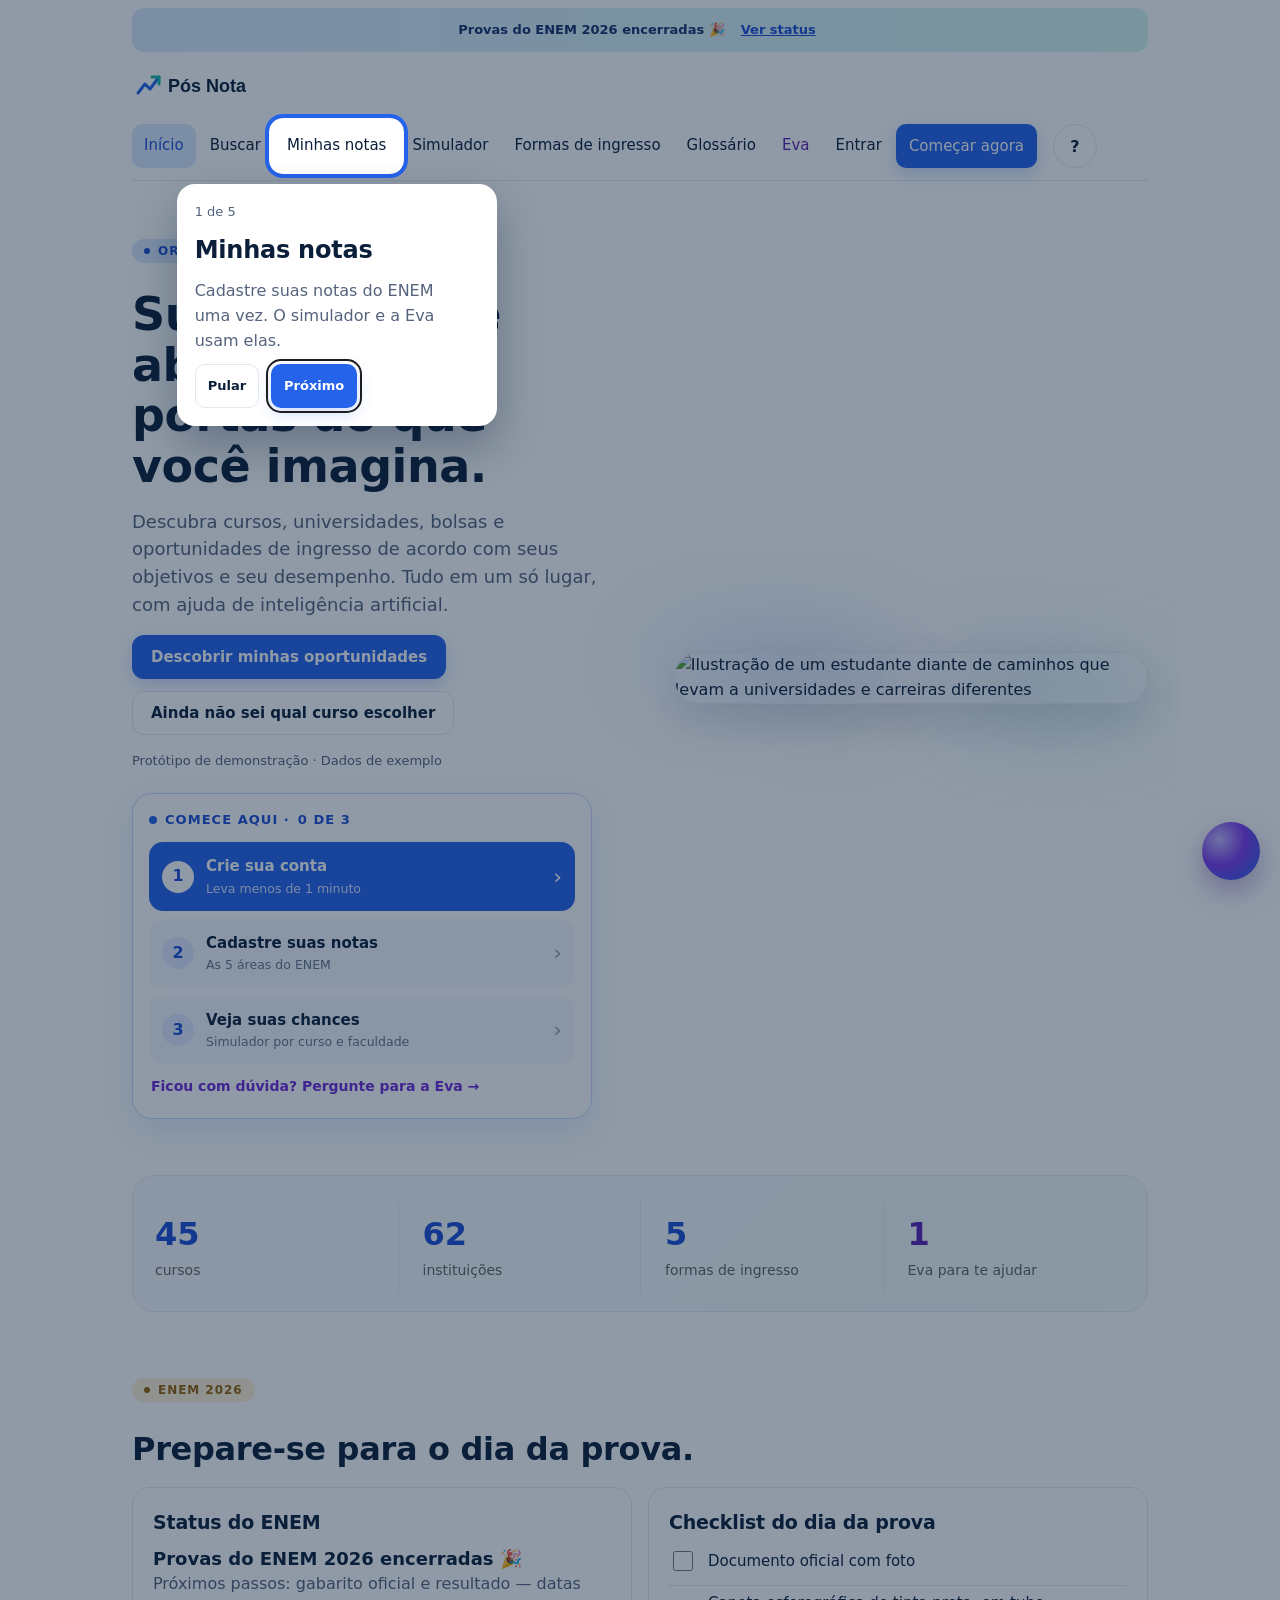
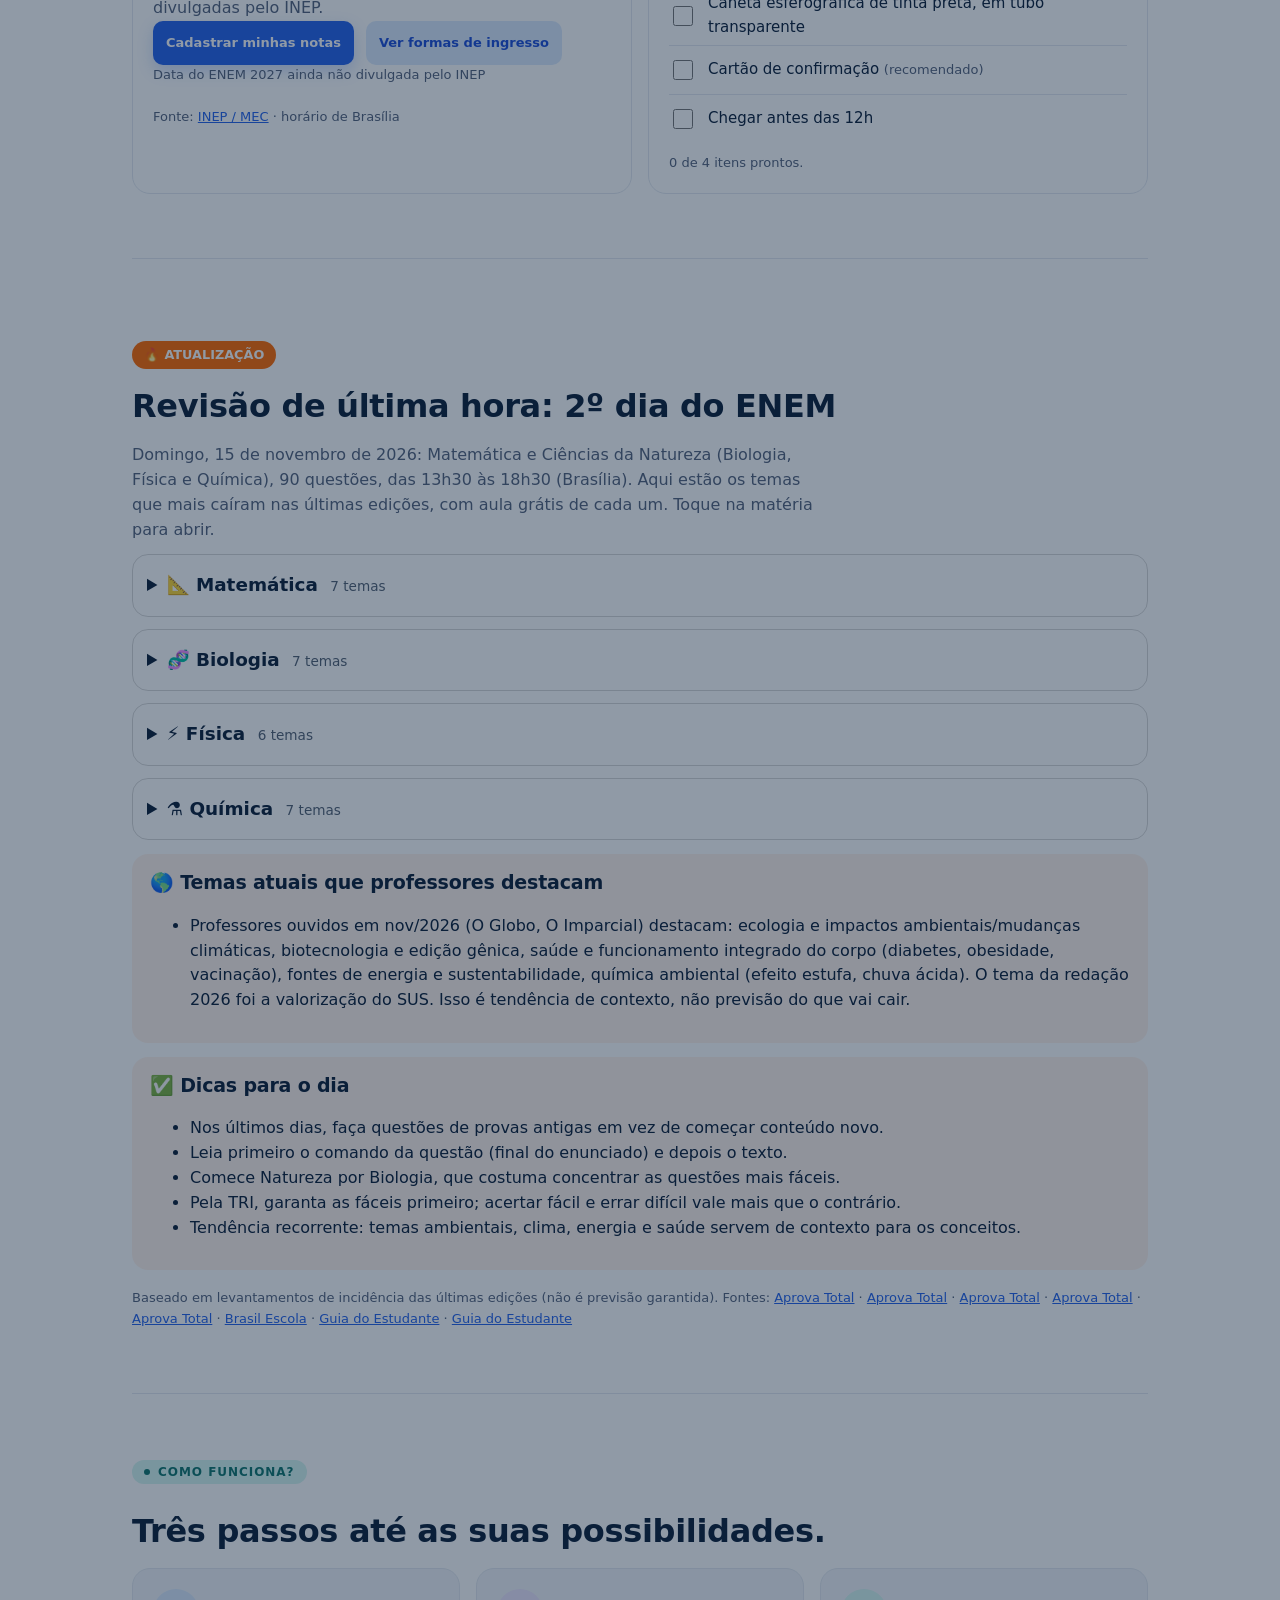
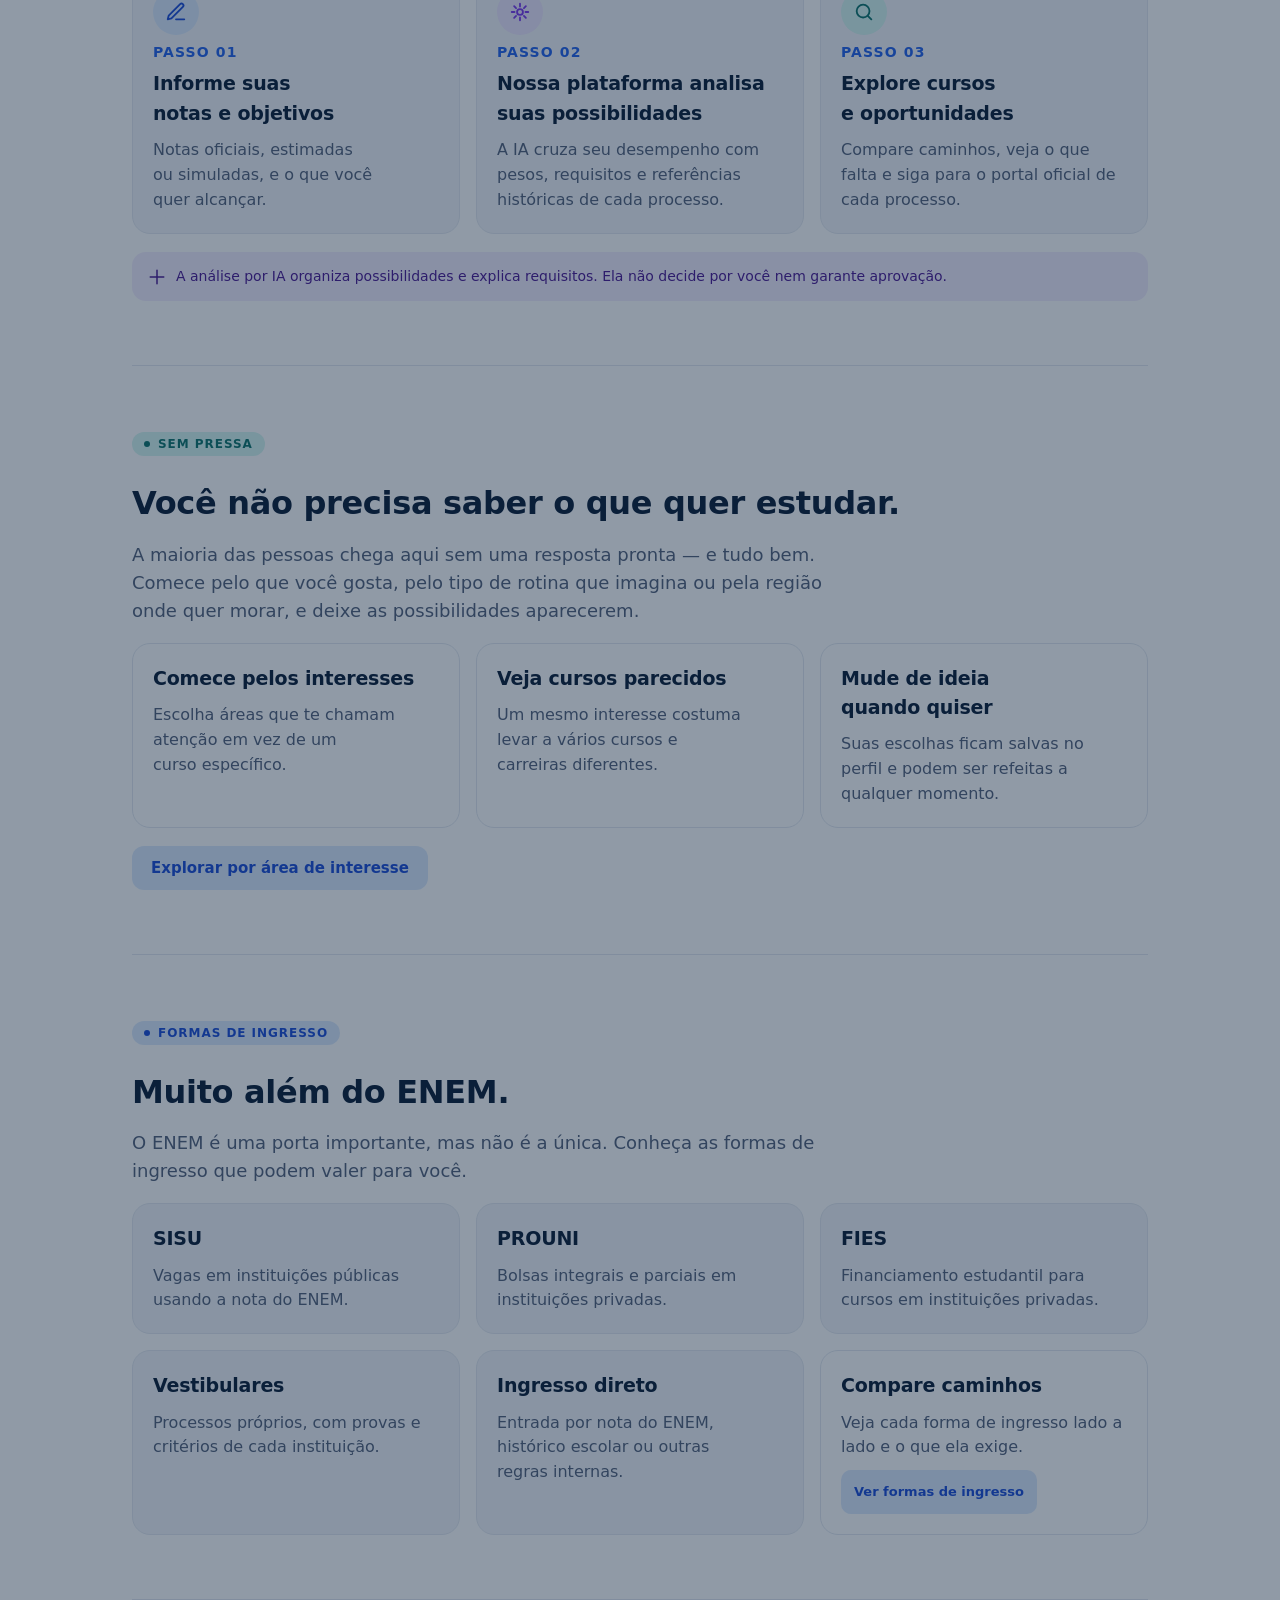
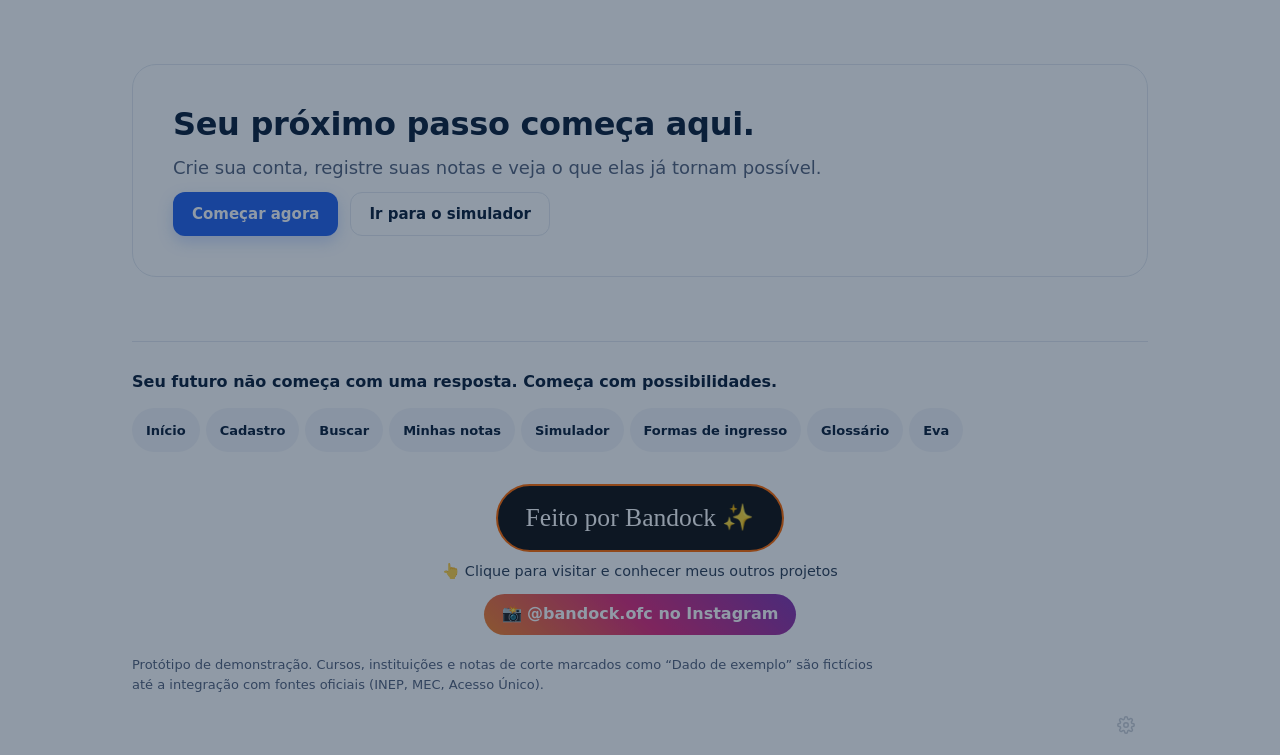
==== commit 41858b52: "Pós Nota: revisão do 2º dia do ENEM + botão Bandock e Instagram" ====
--- a/posnota/index.html
+++ b/posnota/index.html
@@ -1442,6 +1442,30 @@
               </article>
             </div>
           </section>
+          <!-- ===== REVISÃO DE ÚLTIMA HORA — 2º DIA DO ENEM 2026 (atualização) ===== -->
+          <section class="x-sec" id="revisao" aria-labelledby="h-rev">
+            <style>
+              #revisao .rv-tag{display:inline-block;background:#ff6a00;color:#fff;font-weight:700;font-size:.8rem;padding:4px 12px;border-radius:999px;animation:rvpulse 1.6s infinite}
+              @keyframes rvpulse{0%,100%{box-shadow:0 0 0 0 rgba(255,106,0,.6)}50%{box-shadow:0 0 0 10px rgba(255,106,0,0)}}
+              #revisao .rv-area{border:1px solid rgba(127,127,127,.3);border-radius:16px;margin:12px 0;padding:6px 14px}
+              #revisao summary{cursor:pointer;font-weight:700;font-size:1.15rem;padding:10px 0}
+              #revisao summary small{font-weight:400;opacity:.7;font-size:.85rem;margin-left:6px}
+              #revisao .rv-list{padding-left:20px}
+              #revisao .rv-top{margin:0 0 16px}
+              #revisao .rv-top span,#revisao .rv-top em{display:block;margin-top:4px;font-size:.95rem}
+              #revisao .rv-links{display:flex;flex-wrap:wrap;gap:8px;margin-top:8px}
+              #revisao .rv-link{border:1px solid currentColor;border-radius:999px;padding:5px 12px;font-size:.85rem;text-decoration:none}
+              #revisao .rv-box{border-radius:16px;padding:14px 18px;margin:14px 0;background:rgba(255,106,0,.08)}
+            </style>
+            <span class="rv-tag">🔥 ATUALIZAÇÃO</span>
+            <h2 class="x-h2" id="h-rev">Revisão de última hora: 2º dia do ENEM</h2>
+            <p class="x-p">Domingo, 15 de novembro de 2026: Matemática e Ciências da Natureza (Biologia, Física e Química), 90 questões, das 13h30 às 18h30 (Brasília). Aqui estão os temas que mais caíram nas últimas edições, com aula grátis de cada um. Toque na matéria para abrir.</p>
+            <details class="rv-area"><summary>📐 Matemática <small>7 temas</small></summary><ol class="rv-list"><li class="rv-top"><strong>Matemática básica: razão, proporção, regra de três e escalas</strong><span>É o bloco mais recorrente nas últimas edições (cerca de 1/3 da prova segundo Aprova Total).</span><em>💡 Treine regra de três e conversão de unidades; aparece dentro de quase toda questão.</em><div class="rv-links"><a class="rv-link" href="https://www.todamateria.com.br/razao-e-proporcao/" target="_blank" rel="noopener">📖 Toda Matéria – Razão e proporção</a><a class="rv-link" href="https://www.todamateria.com.br/grandezas-proporcionais-grandezas-diretamente-inversamente-proporcionais/" target="_blank" rel="noopener">📖 Toda Matéria – Grandezas proporcionais</a></div></li><li class="rv-top"><strong>Porcentagem e matemática financeira (juros, descontos, aumentos)</strong><span>O Enem adora contexto de dinheiro: parcelamento, juros e descontos.</span><em>💡 Use fator multiplicativo (ex.: aumento de 20% = ×1,2) para ganhar tempo.</em><div class="rv-links"><a class="rv-link" href="https://www.todamateria.com.br/porcentagem/" target="_blank" rel="noopener">📖 Toda Matéria – Porcentagem</a><a class="rv-link" href="https://www.youtube.com/playlist?list=PL83s8LGM84J7rMifbAwPjkRxPp3xJvEx0" target="_blank" rel="noopener">▶️ Matemática Rio (YouTube) – Lives de revisão ENEM, inclui Porcentagem</a></div></li><li class="rv-top"><strong>Estatística e leitura de gráficos/tabelas (média, moda, mediana)</strong><span>Tabelas e gráficos é o tópico isolado mais cobrado em várias análises.</span><em>💡 Ordene os dados antes de achar a mediana e leia eixos/unidades do gráfico.</em><div class="rv-links"><a class="rv-link" href="https://www.todamateria.com.br/media/" target="_blank" rel="noopener">📖 Toda Matéria – Média</a><a class="rv-link" href="https://www.youtube.com/watch?v=8UygWv2Yb1c" target="_blank" rel="noopener">▶️ Descomplica (YouTube) – Estatística no ENEM 2026</a></div></li><li class="rv-top"><strong>Geometria espacial (volumes de prismas, cilindros, cones, esferas)</strong><span>Aparece em todas as edições recentes, com caixas, embalagens e reservatórios.</span><em>💡 Decore volume = área da base × altura (e ÷3 para pirâmide/cone).</em><div class="rv-links"><a class="rv-link" href="https://www.todamateria.com.br/geometria-espacial/" target="_blank" rel="noopener">📖 Toda Matéria – Geometria espacial</a></div></li><li class="rv-top"><strong>Geometria plana (áreas, perímetros, semelhança de triângulos)</strong><span>Recorrente em plantas de casas, terrenos e mapas.</span><em>💡 Desenhe a figura e separe em formas simples (retângulos e triângulos).</em><div class="rv-links"><a class="rv-link" href="https://www.todamateria.com.br/areas-de-figuras-planas/" target="_blank" rel="noopener">📖 Toda Matéria – Áreas de figuras planas</a></div></li><li class="rv-top"><strong>Funções (1º e 2º grau, exponencial) e interpretação de gráficos</strong><span>Funções amarram vários contextos: tarifa, lucro, crescimento.</span><em>💡 Na função afim, identifique &#x27;b&#x27; como valor fixo e &#x27;a&#x27; como taxa por unidade.</em><div class="rv-links"><a class="rv-link" href="https://www.todamateria.com.br/funcao/" target="_blank" rel="noopener">📖 Toda Matéria – Função</a><a class="rv-link" href="https://www.youtube.com/c/descomplica" target="_blank" rel="noopener">▶️ Canal Descomplica (YouTube) – aulas &#x27;Funções no ENEM 2026&#x27; e &#x27;Probabilidade no ENEM 2026&#x27;</a></div></li><li class="rv-top"><strong>Probabilidade e análise combinatória</strong><span>Cai em praticamente todas as edições, embora em menor quantidade.</span><em>💡 Probabilidade = casos favoráveis ÷ casos possíveis; use o princípio multiplicativo.</em><div class="rv-links"><a class="rv-link" href="https://www.todamateria.com.br/probabilidade/" target="_blank" rel="noopener">📖 Toda Matéria – Probabilidade</a><a class="rv-link" href="https://www.todamateria.com.br/analise-combinatoria/" target="_blank" rel="noopener">📖 Toda Matéria – Análise combinatória</a></div></li></ol></details><details class="rv-area"><summary>🧬 Biologia <small>7 temas</small></summary><ol class="rv-list"><li class="rv-top"><strong>Ecologia: cadeias/teias alimentares, relações ecológicas e ciclos biogeoquímicos</strong><span>É disparado o tema nº 1 de Biologia (26% a 37% das questões, conforme a análise).</span><em>💡 Domine ciclo do carbono e do nitrogênio e relações como mutualismo e parasitismo.</em><div class="rv-links"><a class="rv-link" href="https://www.todamateria.com.br/ciclos-biogeoquimicos/" target="_blank" rel="noopener">📖 Toda Matéria – Ciclos biogeoquímicos</a><a class="rv-link" href="https://www.youtube.com/watch?v=KKELP-3_Dlk" target="_blank" rel="noopener">▶️ Prof. Paulo Jubilut (YouTube) – Como Ecologia é cobrada no ENEM</a></div></li><li class="rv-top"><strong>Impactos ambientais: desmatamento, queimadas, efeito estufa, poluição e biomas</strong><span>Desequilíbrio em ecossistemas é o tema de Biologia com mais questões no levantamento SAS.</span><em>💡 Pense em causa → consequência (ex.: desmatamento altera ciclo do carbono e clima).</em><div class="rv-links"><a class="rv-link" href="https://www.todamateria.com.br/tudo-sobre-meio-ambiente/" target="_blank" rel="noopener">📖 Toda Matéria – Meio ambiente</a><a class="rv-link" href="https://www.youtube.com/watch?v=GkAdsxETLUs" target="_blank" rel="noopener">▶️ Descomplica – Ciclos biogeoquímicos (Quer que desenhe?)</a></div></li><li class="rv-top"><strong>Fisiologia humana e saúde (sistemas, hormônios, vacinas, imunologia)</strong><span>Recorrente nas últimas edições, ligada a hábitos de vida, doenças e prevenção.</span><em>💡 Revise vacina x soro e insulina/glucagon; relacione sistemas do corpo entre si.</em><div class="rv-links"><a class="rv-link" href="https://www.todamateria.com.br/sistema-imunologico/" target="_blank" rel="noopener">📖 Toda Matéria – Sistema imunológico</a><a class="rv-link" href="https://www.youtube.com/watch?v=xzJvUNCQBzo" target="_blank" rel="noopener">▶️ Aprova Total (YouTube) – Tudo o que cai de Biologia no Enem, Prof. Jubilut</a></div></li><li class="rv-top"><strong>Genética, DNA/RNA e biotecnologia (transgênicos, CRISPR, testes de DNA)</strong><span>Professores apontam forte recorrência e ligação com tecnologias atuais.</span><em>💡 Saiba bem DNA → RNA → proteína e leitura de heredogramas.</em><div class="rv-links"><a class="rv-link" href="https://www.todamateria.com.br/dna-e-rna/" target="_blank" rel="noopener">📖 Toda Matéria – DNA e RNA</a><a class="rv-link" href="https://www.todamateria.com.br/biotecnologia/" target="_blank" rel="noopener">📖 Toda Matéria – Biotecnologia</a></div></li><li class="rv-top"><strong>Citologia e metabolismo energético (respiração, fermentação, fotossíntese)</strong><span>Citologia aparece entre os mais cobrados (~9% no levantamento Estratégia).</span><em>💡 Compare respiração aeróbica x fermentação (rendimento de ATP e produtos).</em><div class="rv-links"><a class="rv-link" href="https://www.todamateria.com.br/exercicios-sobre-celulas/" target="_blank" rel="noopener">📖 Toda Matéria – Exercícios sobre células</a></div></li><li class="rv-top"><strong>Evolução e seleção natural (resistência a antibióticos e pesticidas)</strong><span>Cerca de 6,5% a 7,5% das questões de Biologia nas análises.</span><em>💡 A variação já existe; o ambiente seleciona – organismos não mudam &#x27;porque precisam&#x27;.</em><div class="rv-links"><a class="rv-link" href="https://www.todamateria.com.br/o-que-e-evolucao/" target="_blank" rel="noopener">📖 Toda Matéria – O que é evolução</a></div></li><li class="rv-top"><strong>Microbiologia e doenças (viroses, bacterioses, protozooses)</strong><span>Viroses são o 2º tema de Biologia com mais questões no levantamento SAS.</span><em>💡 Associe cada doença ao agente, forma de transmissão e prevenção.</em><div class="rv-links"><a class="rv-link" href="https://www.todamateria.com.br/sistema-imunologico/" target="_blank" rel="noopener">📖 Toda Matéria – Sistema imunológico</a></div></li></ol></details><details class="rv-area"><summary>⚡ Física <small>6 temas</small></summary><ol class="rv-list"><li class="rv-top"><strong>Eletrodinâmica: Lei de Ohm, resistores, potência e consumo (kWh)</strong><span>É o tema líder de Física (cerca de 21% a 24% das questões).</span><em>💡 Use P = U·i e E = P·Δt; pratique conta de luz e chuveiro.</em><div class="rv-links"><a class="rv-link" href="https://www.todamateria.com.br/resistores/" target="_blank" rel="noopener">📖 Toda Matéria – Resistores</a><a class="rv-link" href="https://www.youtube.com/watch?v=WgwmBwgWNnE" target="_blank" rel="noopener">▶️ Descomplica (YouTube) – Eletrodinâmica: resumo com questões</a></div></li><li class="rv-top"><strong>Termologia: calorimetria, propagação de calor e termodinâmica</strong><span>Calorimetria é o tópico de Física com mais questões no levantamento SAS (2009–2024).</span><em>💡 Q = m·c·ΔT (calor sensível) e Q = m·L (mudança de estado).</em><div class="rv-links"><a class="rv-link" href="https://www.todamateria.com.br/calorimetria/" target="_blank" rel="noopener">📖 Toda Matéria – Calorimetria</a><a class="rv-link" href="https://www.youtube.com/watch?v=TfONSJ_jEbs" target="_blank" rel="noopener">▶️ Professor Boaro (YouTube) – Calorimetria do zero</a></div></li><li class="rv-top"><strong>Ondulatória e som (frequência, comprimento de onda, fenômenos)</strong><span>Cerca de 13% a 17% das questões de Física nas últimas edições.</span><em>💡 v = λ·f; saiba reflexão, refração, difração, ressonância e polarização.</em><div class="rv-links"><a class="rv-link" href="https://www.todamateria.com.br/ondas/" target="_blank" rel="noopener">📖 Toda Matéria – Ondas</a><a class="rv-link" href="https://www.youtube.com/@fisicatotal" target="_blank" rel="noopener">▶️ FISICATOTAL (YouTube) – canal com &#x27;Pílulas de Física para o ENEM&#x27;</a></div></li><li class="rv-top"><strong>Mecânica: cinemática e Leis de Newton</strong><span>Mecânica é um dos pilares da prova, com veículos, frenagens e quedas.</span><em>💡 No gráfico v×t, inclinação = aceleração e área = deslocamento.</em><div class="rv-links"><a class="rv-link" href="https://www.todamateria.com.br/fisica/mecanica/" target="_blank" rel="noopener">📖 Toda Matéria – Mecânica</a></div></li><li class="rv-top"><strong>Energia, trabalho, potência e usinas (fontes renováveis)</strong><span>Tema interdisciplinar frequente, ligado a sustentabilidade e matriz energética.</span><em>💡 Rendimento nunca passa de 100%; renovável não significa sem impacto.</em><div class="rv-links"><a class="rv-link" href="https://www.todamateria.com.br/trabalho-na-fisica/" target="_blank" rel="noopener">📖 Toda Matéria – Trabalho na Física</a><a class="rv-link" href="https://www.youtube.com/watch?v=KuUBnF24OXk" target="_blank" rel="noopener">▶️ Me Salva! (YouTube) – Energia e Potência, aula do zero</a></div></li><li class="rv-top"><strong>Óptica (reflexão, refração, lentes e visão)</strong><span>Cerca de 9% das questões de Física no levantamento Aprova Total.</span><em>💡 Relacione miopia/hipermetropia ao tipo de lente corretiva.</em><div class="rv-links"><a class="rv-link" href="https://www.youtube.com/playlist?list=PLnvUhOKqMcbmMc_maQOEM1cpSwzNn2CN8" target="_blank" rel="noopener">▶️ FISICATOTAL (YouTube) – Playlist Questões ENEM PPL (inclui óptica e ondulatória)</a></div></li></ol></details><details class="rv-area"><summary>⚗️ Química <small>7 temas</small></summary><ol class="rv-list"><li class="rv-top"><strong>Estequiometria e cálculos químicos (rendimento, pureza, reagente limitante)</strong><span>Entre os mais recorrentes em quase todos os levantamentos (7,9% a 10%).</span><em>💡 Balanceie a equação e monte regra de três com mol/massa.</em><div class="rv-links"><a class="rv-link" href="https://www.todamateria.com.br/estequiometria/" target="_blank" rel="noopener">📖 Toda Matéria – Estequiometria</a><a class="rv-link" href="https://www.youtube.com/watch?v=VV6_UuhbSxU" target="_blank" rel="noopener">▶️ Descomplica (YouTube) – Estequiometria: Quer que desenhe?</a></div></li><li class="rv-top"><strong>Química orgânica: funções orgânicas, propriedades e reações</strong><span>Funções orgânicas lidera o levantamento SAS de Química (2009–2024).</span><em>💡 Reconheça álcool, fenol, aldeído, cetona, ácido, éster, éter e amina pela estrutura.</em><div class="rv-links"><a class="rv-link" href="https://www.todamateria.com.br/funcoes-organicas/" target="_blank" rel="noopener">📖 Toda Matéria – Funções orgânicas</a><a class="rv-link" href="https://www.youtube.com/watch?v=WQBpu-IbFKw" target="_blank" rel="noopener">▶️ Toda Matéria (YouTube) – Química orgânica: cadeias e funções</a></div></li><li class="rv-top"><strong>Ligações químicas, polaridade e forças intermoleculares</strong><span>&#x27;Moléculas e propriedades&#x27; é o tema nº 1 de Química no Aprova Total (8,6%).</span><em>💡 Semelhante dissolve semelhante; ligação de hidrogênio eleva ponto de ebulição.</em><div class="rv-links"><a class="rv-link" href="https://www.todamateria.com.br/forcas-intermoleculares/" target="_blank" rel="noopener">📖 Toda Matéria – Forças intermoleculares</a><a class="rv-link" href="https://www.youtube.com/playlist?list=PL8vXuI6zmpdj_YFEHTaBDccdSCC1LVNH0" target="_blank" rel="noopener">▶️ Kultivi (YouTube) – Curso Química ENEM (inclui forças intermoleculares)</a></div></li><li class="rv-top"><strong>Soluções, concentração e pH</strong><span>Cálculos de concentração estão entre as habilidades mais cobradas em Natureza.</span><em>💡 Treine C = m/V, molaridade e diluição (C1·V1 = C2·V2).</em><div class="rv-links"><a class="rv-link" href="https://www.todamateria.com.br/solucoes-quimicas/" target="_blank" rel="noopener">📖 Toda Matéria – Soluções químicas</a><a class="rv-link" href="https://www.todamateria.com.br/acidos-e-bases/" target="_blank" rel="noopener">📖 Toda Matéria – Ácidos e bases</a></div></li><li class="rv-top"><strong>Eletroquímica: pilhas, eletrólise e corrosão</strong><span>Cerca de 6,6% a 8,4% das questões de Química; pilhas estão no top 5 SAS.</span><em>💡 Quem tem maior potencial de redução sofre redução (cátodo).</em><div class="rv-links"><a class="rv-link" href="https://www.todamateria.com.br/eletroquimica/" target="_blank" rel="noopener">📖 Toda Matéria – Eletroquímica</a></div></li><li class="rv-top"><strong>Química ambiental: efeito estufa, chuva ácida, combustíveis</strong><span>O Enem liga química a problemas ambientais e sociais com frequência.</span><em>💡 Associe gás → mecanismo → consequência (ex.: SO2/NOx → chuva ácida).</em><div class="rv-links"><a class="rv-link" href="https://www.todamateria.com.br/quimica-ambiental-o-que-e-e-o-que-estuda-com-exercicios/" target="_blank" rel="noopener">📖 Toda Matéria – Química ambiental</a><a class="rv-link" href="https://www.youtube.com/watch?v=B9vpbIbsg9A" target="_blank" rel="noopener">▶️ Descomplica (YouTube) – Química ambiental: Quer que desenhe?</a></div></li><li class="rv-top"><strong>Separação de misturas</strong><span>Cerca de 3,3% a 7,6% das questões, conforme a análise.</span><em>💡 Saiba quando usar filtração, decantação, destilação simples e fracionada.</em><div class="rv-links"><a class="rv-link" href="https://www.todamateria.com.br/separacao-de-misturas/" target="_blank" rel="noopener">📖 Toda Matéria – Separação de misturas</a></div></li></ol></details>
+            <div class="rv-box"><h3 class="x-h3">🌎 Temas atuais que professores destacam</h3><ul><li>Professores ouvidos em nov/2026 (O Globo, O Imparcial) destacam: ecologia e impactos ambientais/mudanças climáticas, biotecnologia e edição gênica, saúde e funcionamento integrado do corpo (diabetes, obesidade, vacinação), fontes de energia e sustentabilidade, química ambiental (efeito estufa, chuva ácida). O tema da redação 2026 foi a valorização do SUS. Isso é tendência de contexto, não previsão do que vai cair.</li></ul></div>
+            <div class="rv-box"><h3 class="x-h3">✅ Dicas para o dia</h3><ul><li>Nos últimos dias, faça questões de provas antigas em vez de começar conteúdo novo.</li><li>Leia primeiro o comando da questão (final do enunciado) e depois o texto.</li><li>Comece Natureza por Biologia, que costuma concentrar as questões mais fáceis.</li><li>Pela TRI, garanta as fáceis primeiro; acertar fácil e errar difícil vale mais que o contrário.</li><li>Tendência recorrente: temas ambientais, clima, energia e saúde servem de contexto para os conceitos.</li></ul></div>
+            <p class="x-small">Baseado em levantamentos de incidência das últimas edições (não é previsão garantida). Fontes: <a href="https://aprovatotal.com.br/assuntos-mais-cobrados-no-enem" target="_blank" rel="noopener">Aprova Total</a> · <a href="https://aprovatotal.com.br/matematica-no-enem/" target="_blank" rel="noopener">Aprova Total</a> · <a href="https://aprovatotal.com.br/biologia-enem/" target="_blank" rel="noopener">Aprova Total</a> · <a href="https://aprovatotal.com.br/assuntos-fisica-enem" target="_blank" rel="noopener">Aprova Total</a> · <a href="https://aprovatotal.com.br/assuntos-quimica-enem/" target="_blank" rel="noopener">Aprova Total</a> · <a href="https://vestibular.brasilescola.uol.com.br/enem/3-meses-para-o-enem-confira-assuntos-que-mais-caem-na-prova/358866.html" target="_blank" rel="noopener">Brasil Escola</a> · <a href="https://guiadoestudante.abril.com.br/enem/quais-sao-os-5-temas-de-fisica-que-mais-caem-no-enem/" target="_blank" rel="noopener">Guia do Estudante</a> · <a href="https://guiadoestudante.abril.com.br/enem/quais-sao-os-5-temas-de-quimica-que-mais-caem-no-enem/" target="_blank" rel="noopener">Guia do Estudante</a></p>
+          </section>
+
 
           <section class="x-sec x-fade" aria-labelledby="h-como">
             <p class="x-eyebrow x-eyebrow--teal">Como funciona?</p>
@@ -1912,7 +1936,18 @@
           <a href="#glossario">Glossário</a>
           <a href="#eva">Eva</a>
         </nav>
-        <p style="text-align:center;margin:18px 0 6px"><span class="botao-bandock" style="display:inline-block;padding:8px 20px;border-radius:999px;background:#111;color:#fff;font-family:'Brush Script MT','Segoe Script',cursive;font-size:1.4rem;box-shadow:0 2px 10px rgba(0,0,0,.25)">Feito por Bandock</span></p>
+        <!-- ===== BOTÃO BANDOCK + INSTAGRAM ===== -->
+        <div class="bdk" style="text-align:center;margin:22px 0 10px">
+          <style>
+            .bdk-btn{display:inline-block;padding:12px 28px;border-radius:999px;background:#111;color:#fff!important;text-decoration:none;font-family:'Brush Script MT','Segoe Script',cursive;font-size:1.6rem;border:2px solid #ff6a00;animation:bdkpisca 1.4s ease-in-out infinite}
+            @keyframes bdkpisca{0%,100%{box-shadow:0 0 0 0 rgba(255,106,0,.7);transform:scale(1)}50%{box-shadow:0 0 18px 6px rgba(255,106,0,.45);transform:scale(1.05)}}
+            .bdk-sub{display:block;margin-top:8px;font-size:.9rem;opacity:.85}
+            .bdk-ig{display:inline-flex;align-items:center;gap:8px;margin-top:12px;padding:8px 18px;border-radius:999px;color:#fff!important;text-decoration:none;font-weight:700;background:linear-gradient(45deg,#f58529,#dd2a7b,#8134af)}
+          </style>
+          <a class="bdk-btn" id="bdk-link" href="https://www.instagram.com/bandock.ofc/" target="_blank" rel="noopener">Feito por Bandock ✨</a>
+          <span class="bdk-sub">👆 Clique para visitar e conhecer meus outros projetos</span>
+          <a class="bdk-ig" href="https://www.instagram.com/bandock.ofc/" target="_blank" rel="noopener">📸 @bandock.ofc no Instagram</a>
+        </div>
         <p class="x-foot__fine">Protótipo de demonstração. Cursos, instituições e notas de corte marcados como “Dado de exemplo” são fictícios até a integração com fontes oficiais (INEP, MEC, Acesso Único).</p>
         <button class="x-gear" id="gear" type="button" aria-label="Config. Eva"><svg width="18" height="18" viewBox="0 0 24 24" fill="none" stroke="currentColor" stroke-width="2" stroke-linecap="round" stroke-linejoin="round" aria-hidden="true"><circle cx="12" cy="12" r="3"></circle><path d="M19.4 15a1.7 1.7 0 0 0 .3 1.8l.1.1a2 2 0 1 1-2.8 2.8l-.1-.1a1.7 1.7 0 0 0-1.8-.3 1.7 1.7 0 0 0-1 1.5V21a2 2 0 1 1-4 0v-.1a1.7 1.7 0 0 0-1.1-1.5 1.7 1.7 0 0 0-1.8.3l-.1.1a2 2 0 1 1-2.8-2.8l.1-.1a1.7 1.7 0 0 0 .3-1.8 1.7 1.7 0 0 0-1.5-1H3a2 2 0 1 1 0-4h.1a1.7 1.7 0 0 0 1.5-1.1 1.7 1.7 0 0 0-.3-1.8l-.1-.1a2 2 0 1 1 2.8-2.8l.1.1a1.7 1.7 0 0 0 1.8.3H9a1.7 1.7 0 0 0 1-1.5V3a2 2 0 1 1 4 0v.1a1.7 1.7 0 0 0 1 1.5 1.7 1.7 0 0 0 1.8-.3l.1-.1a2 2 0 1 1 2.8 2.8l-.1.1a1.7 1.7 0 0 0-.3 1.8V9a1.7 1.7 0 0 0 1.5 1H21a2 2 0 1 1 0 4h-.1a1.7 1.7 0 0 0-1.5 1Z"></path></svg><span>Config. Eva</span></button>
       </footer>
@@ -3661,4 +3696,9 @@
 document.addEventListener('click',function(e){if(e.target.id==='btn-sair'){localStorage.removeItem('posnota-state');location.hash='#inicio';location.reload();}});
 document.addEventListener('DOMContentLoaded',function(){window.pnState&&window.pnPaint(window.pnState);});
 </script>
+<script>
+/* Abre direto a área de revisão quando o link termina com #revisao */
+(function(){function irRev(){if(location.hash.indexOf('#revisao')===0){setTimeout(function(){var r=document.getElementById('revisao');if(r)r.scrollIntoView({behavior:'smooth'});},250);}}
+window.addEventListener('hashchange',irRev);window.addEventListener('load',irRev);})();
+</script>
 </body></html>
